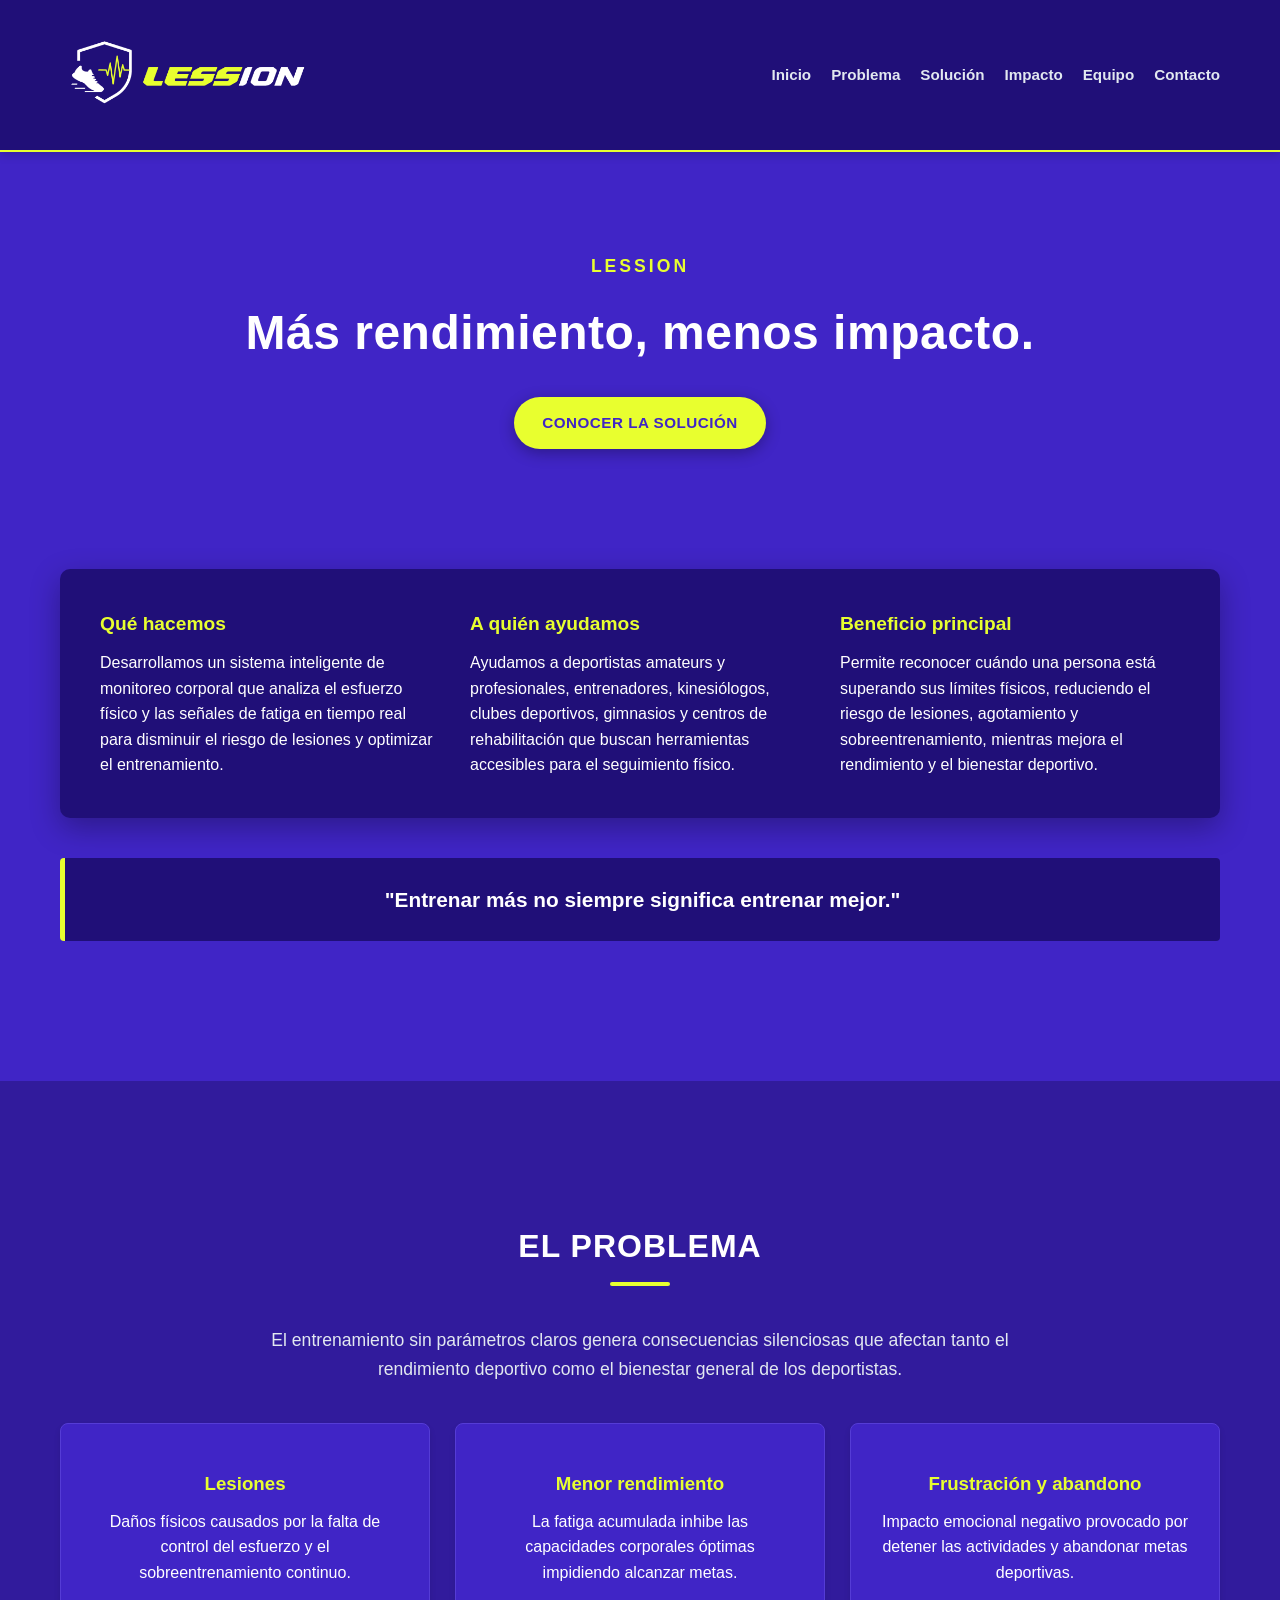
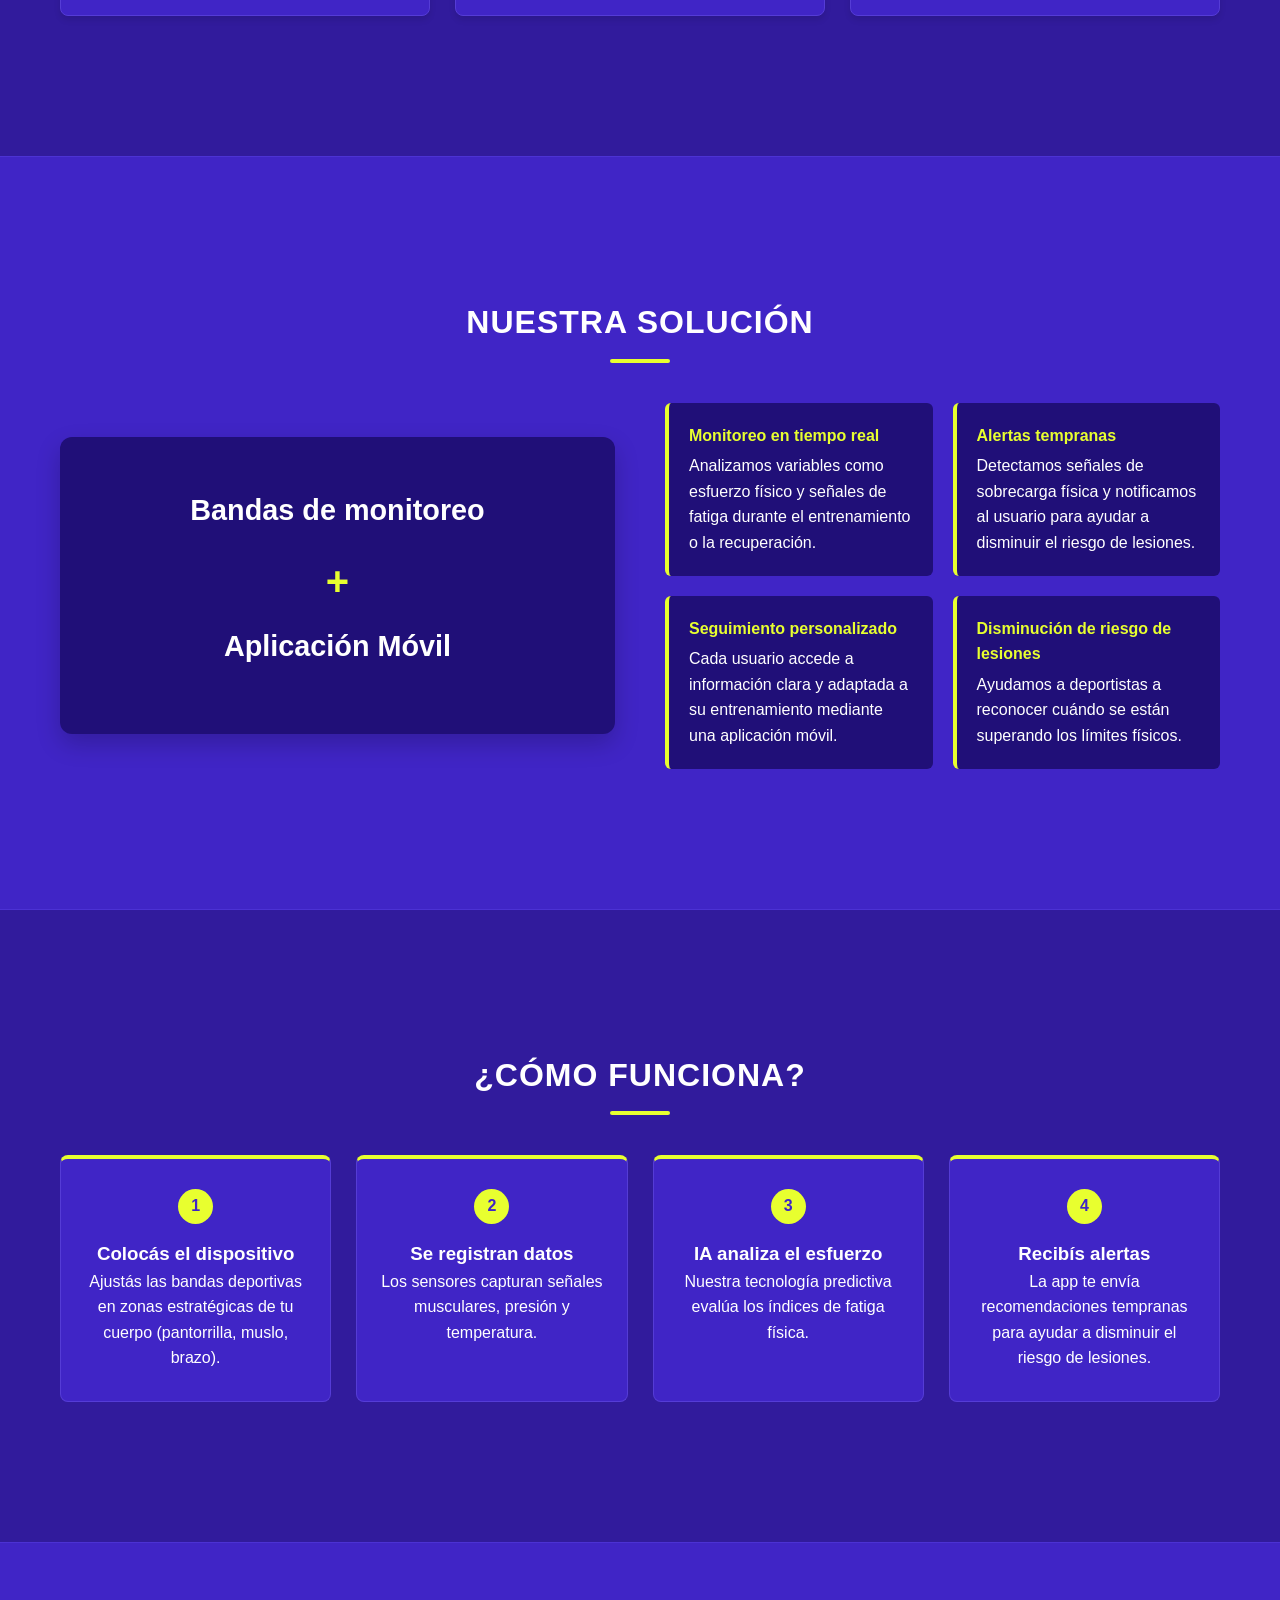
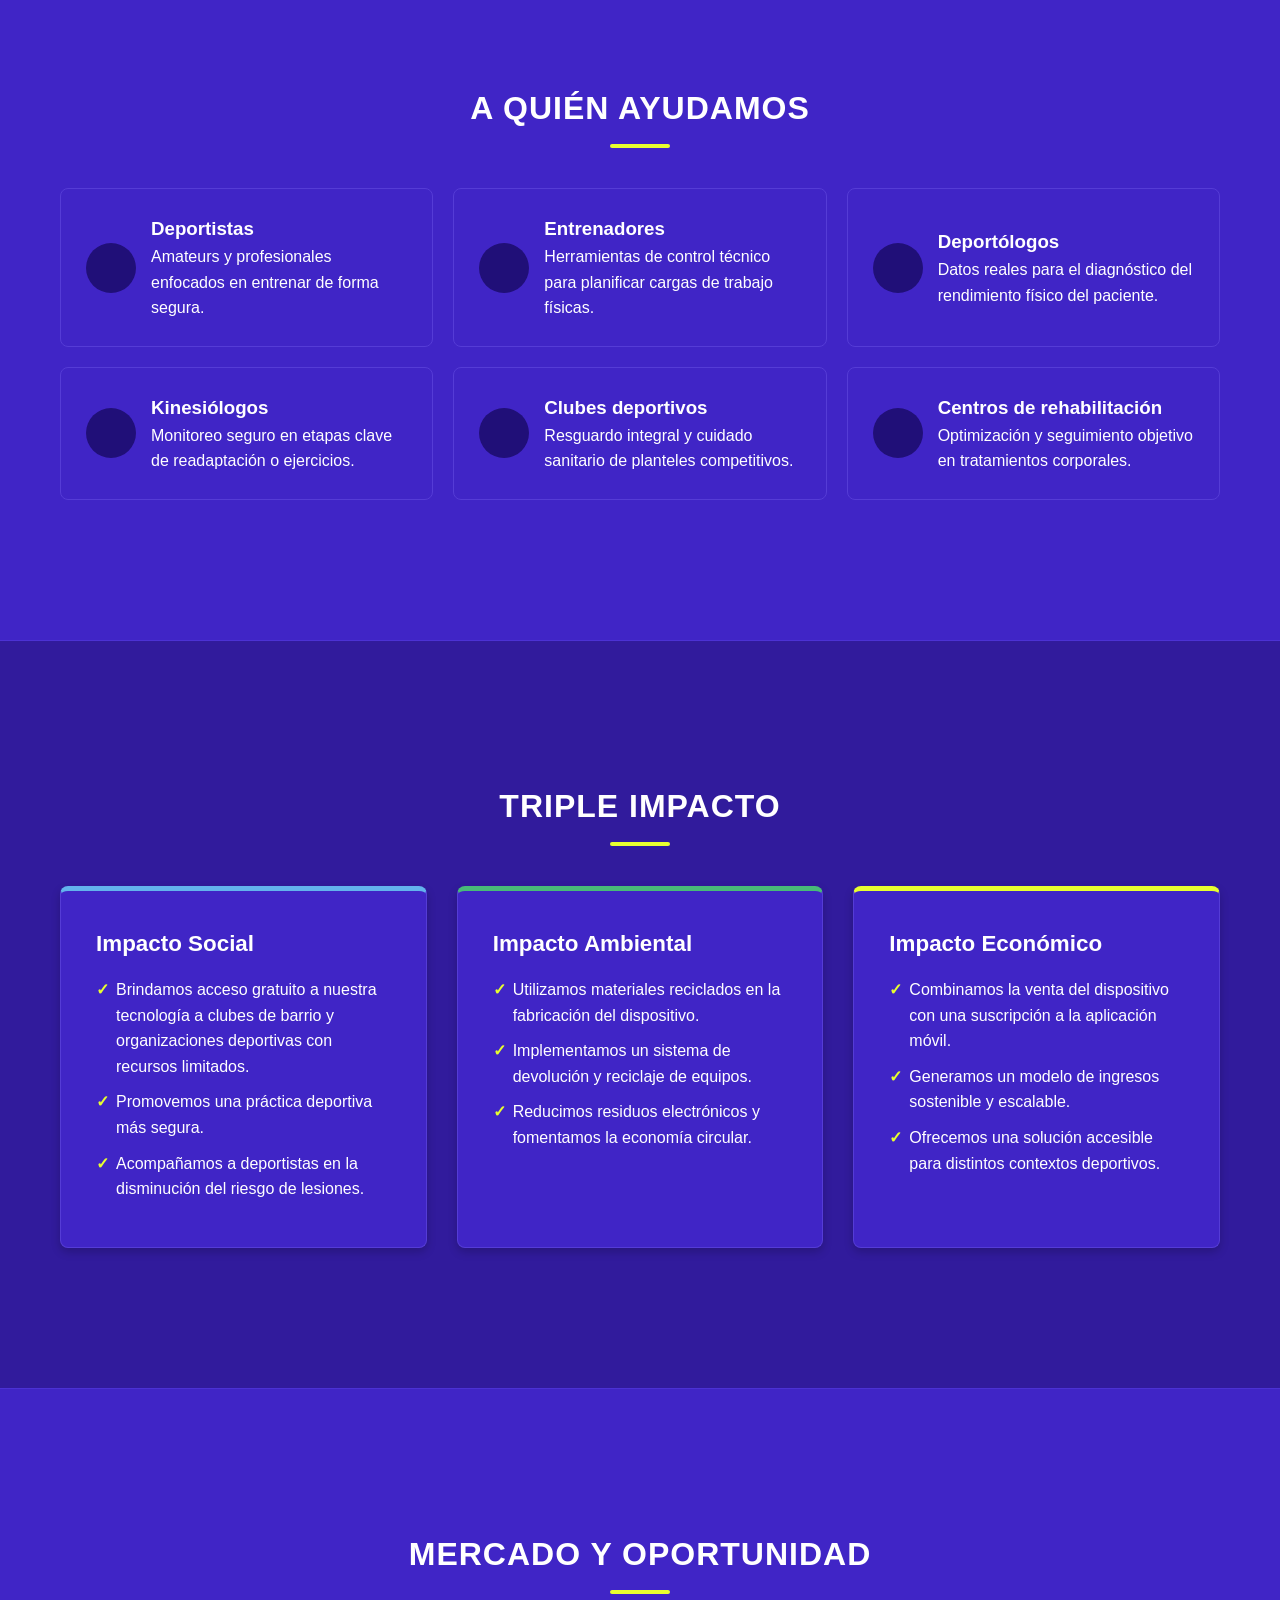
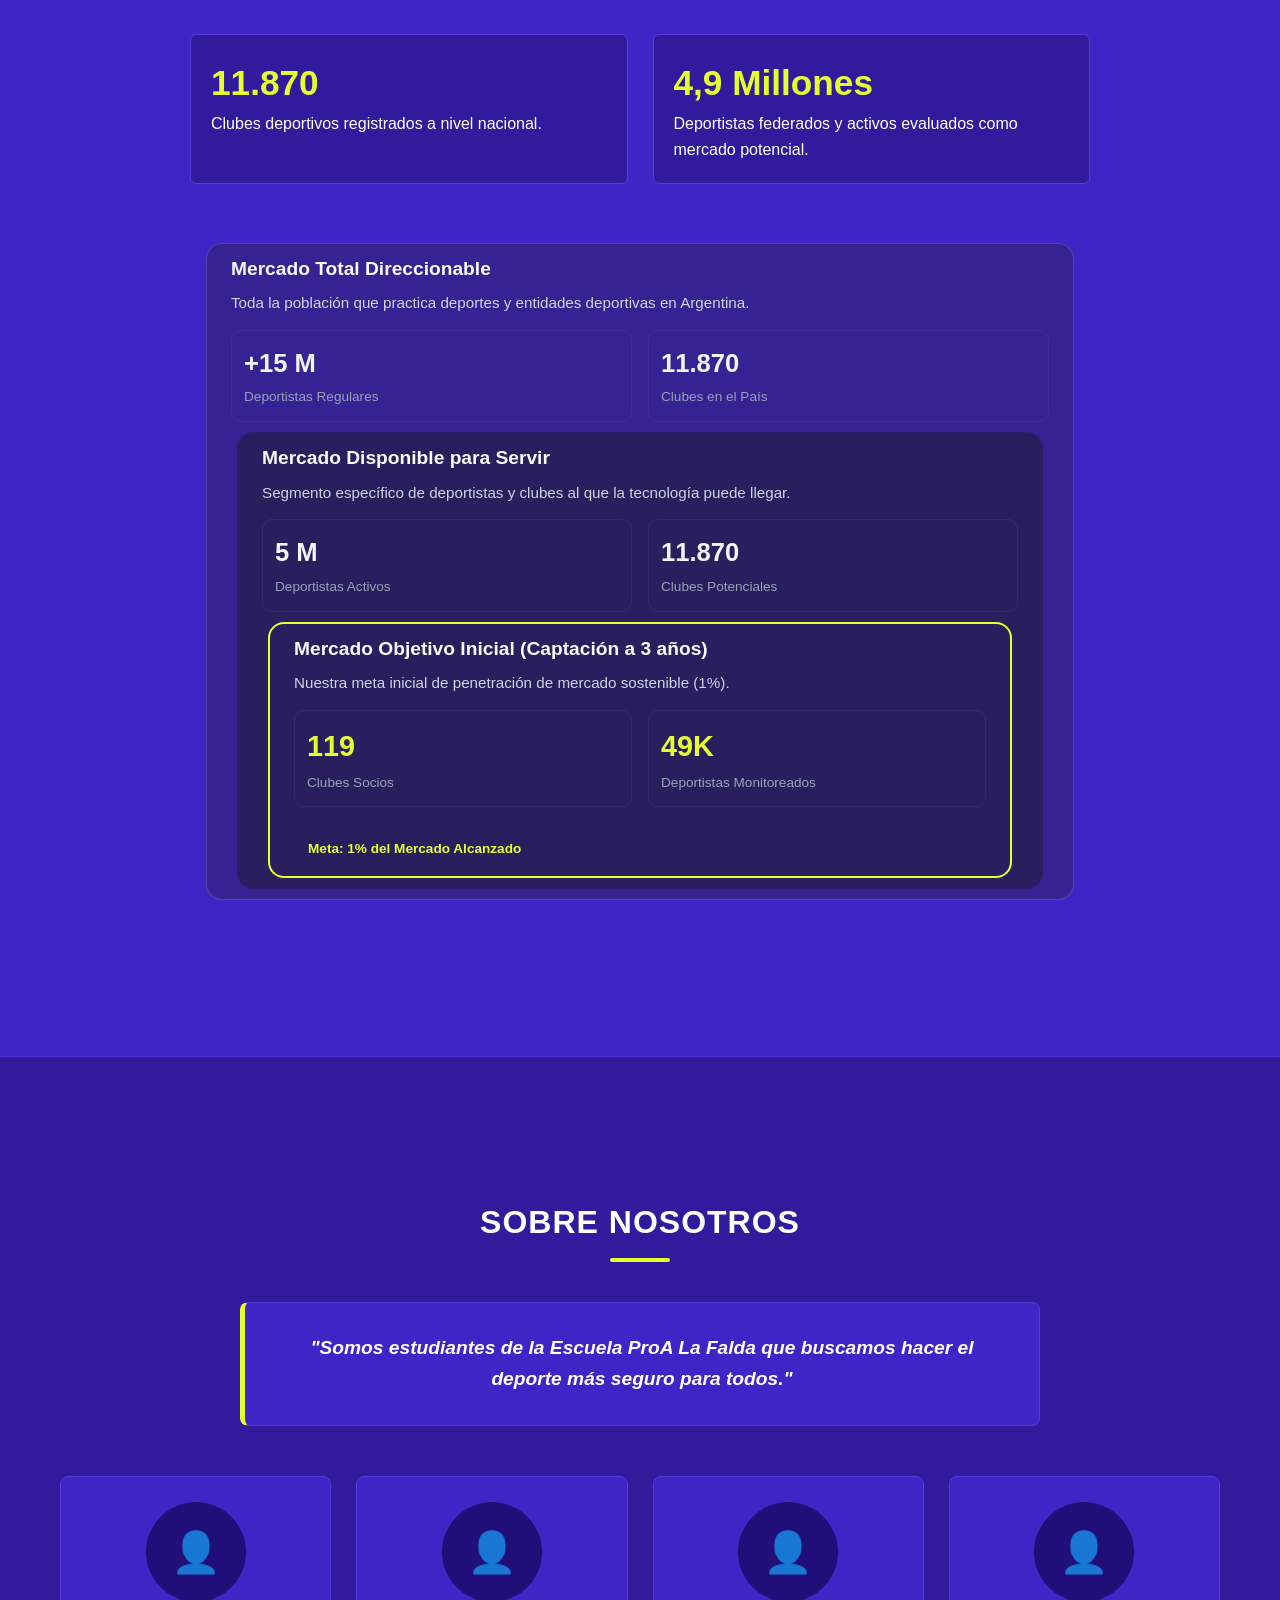
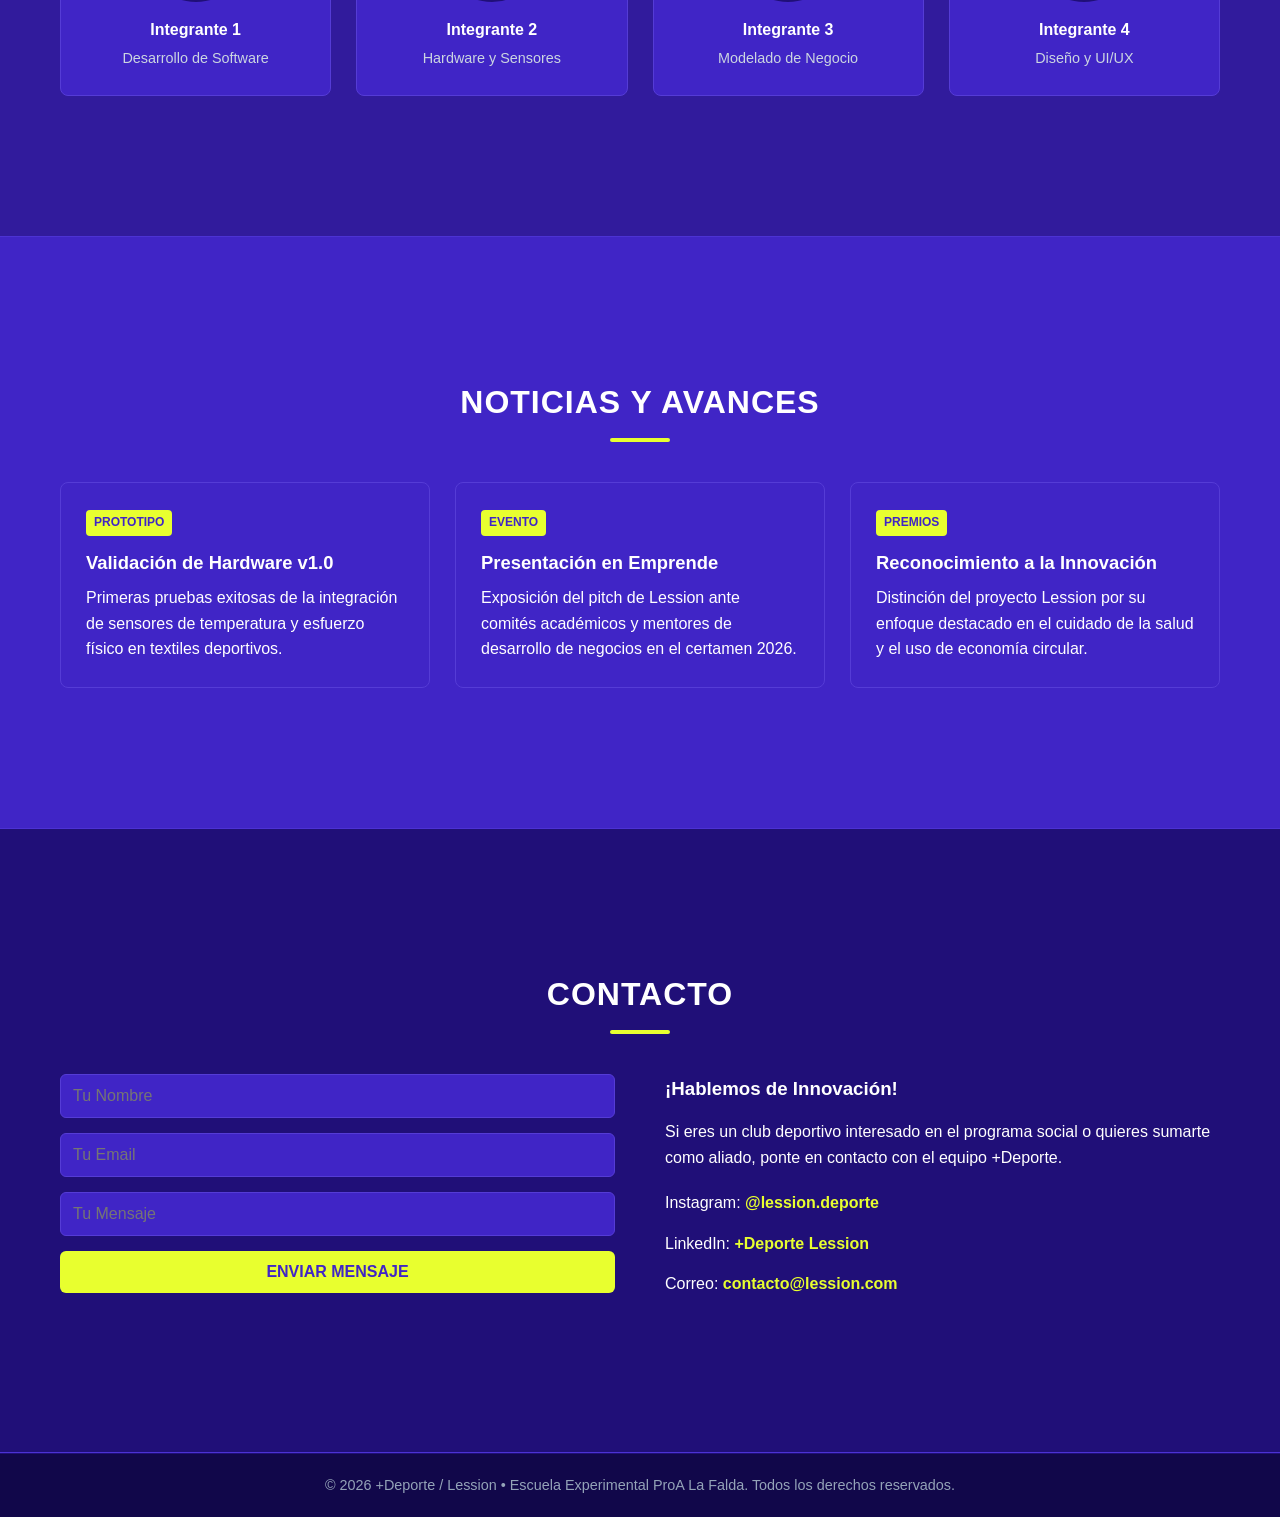
==== lessionWeb/index.html @ ed789573 "Add files via upload" ====
<!DOCTYPE html>
<html lang="es">
<head>
    <meta charset="UTF-8">
    <meta name="viewport" content="width=device-width, initial-scale=1.0">
    <title>Lession</title>
    <link rel="stylesheet" href="style.css">
</head>
<body>

    <header>
        <div class="nav-container">
            <div class="logo-box">
                <img class="logo-img" src="img/Logo.png" alt="Logo">
            </div>
            <ul class="nav-menu">
                <li><a href="#inicio">Inicio</a></li>
                <li><a href="#problema">Problema</a></li>
                <li><a href="#solucion">Solución</a></li>
                <li><a href="#impacto">Impacto</a></li>
                <li><a href="#equipo">Equipo</a></li>
                <li><a href="#contacto">Contacto</a></li>
            </ul>
        </div>
    </header>

    <section id="inicio">
        <div class="hero">
            <div class="hero-logo-sub">Lession</div>
            <h1>Más rendimiento, menos impacto.</h1>
            <div class="hero-btn-container">
                <a href="#solucion" class="btn-primary">Conocer la solución</a>
            </div>
        </div>
        <div class="container">
            <div class="resumen-breve">
                <div class="resumen-card">
                    <h3>Qué hacemos</h3>
                    <p>Desarrollamos un sistema inteligente de monitoreo corporal que analiza el esfuerzo físico y las señales de fatiga en tiempo real para disminuir el riesgo de lesiones y optimizar el entrenamiento.</p>
                </div>
                <div class="resumen-card">
                    <h3>A quién ayudamos</h3>
                    <p>Ayudamos a deportistas amateurs y profesionales, entrenadores, kinesiólogos, clubes deportivos, gimnasios y centros de rehabilitación que buscan herramientas accesibles para el seguimiento físico.</p>
                </div>
                <div class="resumen-card">
                    <h3>Beneficio principal</h3>
                    <p>Permite reconocer cuándo una persona está superando sus límites físicos, reduciendo el riesgo de lesiones, agotamiento y sobreentrenamiento, mientras mejora el rendimiento y el bienestar deportivo.</p>
                </div>
            </div>
            <div class="stat-banner">
                <p>"Entrenar más no siempre significa entrenar mejor."</p>
            </div>
        </div>
    </section>

    <section id="problema">
        <div class="container">
            <h2 class="section-title">El Problema</h2>
            <p class="problema-intro">
                El entrenamiento sin parámetros claros genera consecuencias silenciosas que afectan tanto el rendimiento deportivo como el bienestar general de los deportistas.
            </p>
            <div class="problema-grid">
                <div class="problema-card">
                    <div class="problema-icon"></div>
                    <h3>Lesiones</h3>
                    <p>Daños físicos causados por la falta de control del esfuerzo y el sobreentrenamiento continuo.</p>
                </div>
                <div class="problema-card">
                    <div class="problema-icon"></div>
                    <h3>Menor rendimiento</h3>
                    <p>La fatiga acumulada inhibe las capacidades corporales óptimas impidiendo alcanzar metas.</p>
                </div>
                <div class="problema-card">
                    <div class="problema-icon"></div>
                    <h3>Frustración y abandono</h3>
                    <p>Impacto emocional negativo provocado por detener las actividades y abandonar metas deportivas.</p>
                </div>
            </div>
        </div>
    </section>

    <section id="solucion">
        <div class="container">
            <h2 class="section-title">Nuestra Solución</h2>
            <div class="solucion-wrapper">
                <div class="solucion-visual">
                    <h3>Bandas de monitoreo</h3>
                    <div class="plus">+</div>
                    <h3>Aplicación Móvil</h3>
                </div>
                <div class="solucion-lista">
                    <div class="solucion-item">
                        <h4>Monitoreo en tiempo real</h4>
                        <p>Analizamos variables como esfuerzo físico y señales de fatiga durante el entrenamiento o la recuperación.</p>
                    </div>
                    <div class="solucion-item">
                        <h4>Alertas tempranas</h4>
                        <p>Detectamos señales de sobrecarga física y notificamos al usuario para ayudar a disminuir el riesgo de lesiones.</p>
                    </div>
                    <div class="solucion-item">
                        <h4>Seguimiento personalizado</h4>
                        <p>Cada usuario accede a información clara y adaptada a su entrenamiento mediante una aplicación móvil.</p>
                    </div>
                    <div class="solucion-item">
                        <h4>Disminución de riesgo de lesiones</h4>
                        <p>Ayudamos a deportistas a reconocer cuándo se están superando los límites físicos.</p> 
                    </div>
                </div>
            </div>
        </div>
    </section>

    <section id="como-funciona">
        <div class="container">
            <h2 class="section-title">¿Cómo funciona?</h2>
            <div class="pasos-grid">
                <div class="paso-card">
                    <div class="paso-numero">1</div>
                    <h3>Colocás el dispositivo</h3>
                    <p>Ajustás las bandas deportivas en zonas estratégicas de tu cuerpo (pantorrilla, muslo, brazo).</p>
                </div>
                <div class="paso-card">
                    <div class="paso-numero">2</div>
                    <h3>Se registran datos</h3>
                    <p>Los sensores capturan señales musculares, presión y temperatura.</p>
                </div>
                <div class="paso-card">
                    <div class="paso-numero">3</div>
                    <h3>IA analiza el esfuerzo</h3>
                    <p>Nuestra tecnología predictiva evalúa los índices de fatiga física.</p>
                </div>
                <div class="paso-card">
                    <div class="paso-numero">4</div>
                    <h3>Recibís alertas</h3>
                    <p>La app te envía recomendaciones tempranas para ayudar a disminuir el riesgo de lesiones.</p>
                </div>
            </div>
        </div>
    </section>

    <section id="ayuda">
        <div class="container">
            <h2 class="section-title">A quién ayudamos</h2>
            <div class="ayuda-grid">
                <div class="ayuda-card">
                    <div class="ayuda-avatar"></div>
                    <div>
                        <h3>Deportistas</h3>
                        <p>Amateurs y profesionales enfocados en entrenar de forma segura.</p>
                    </div>
                </div>
                <div class="ayuda-card">
                    <div class="ayuda-avatar"></div>
                    <div>
                        <h3>Entrenadores</h3>
                        <p>Herramientas de control técnico para planificar cargas de trabajo físicas.</p>
                    </div>
                </div>
                <div class="ayuda-card">
                    <div class="ayuda-avatar"></div>
                    <div>
                        <h3>Deportólogos</h3>
                        <p>Datos reales para el diagnóstico del rendimiento físico del paciente.</p>
                    </div>
                </div>
                <div class="ayuda-card">
                    <div class="ayuda-avatar"></div>
                    <div>
                        <h3>Kinesiólogos</h3>
                        <p>Monitoreo seguro en etapas clave de readaptación o ejercicios.</p>
                    </div>
                </div>
                <div class="ayuda-card">
                    <div class="ayuda-avatar"></div>
                    <div>
                        <h3>Clubes deportivos</h3>
                        <p>Resguardo integral y cuidado sanitario de planteles competitivos.</p>
                    </div>
                </div>
                <div class="ayuda-card">
                    <div class="ayuda-avatar"></div>
                    <div>
                        <h3>Centros de rehabilitación</h3>
                        <p>Optimización y seguimiento objetivo en tratamientos corporales.</p>
                    </div>
                </div>
            </div>
        </div>
    </section>

    <section id="impacto">
        <div class="container">
            <h2 class="section-title">Triple Impacto</h2>
            <div class="impacto-grid">
                <div class="impacto-card social">
                    <h3>Impacto Social</h3>
                    <ul>
                        <li>Brindamos acceso gratuito a nuestra tecnología a clubes de barrio y organizaciones deportivas con recursos limitados.</li>
                        <li>Promovemos una práctica deportiva más segura.</li>
                        <li>Acompañamos a deportistas en la disminución del riesgo de lesiones.</li>
                    </ul>
                </div>
                <div class="impacto-card ambiental">
                    <h3>Impacto Ambiental</h3>
                    <ul>
                        <li>Utilizamos materiales reciclados en la fabricación del dispositivo.</li>
                        <li>Implementamos un sistema de devolución y reciclaje de equipos.</li>
                        <li>Reducimos residuos electrónicos y fomentamos la economía circular.</li>
                    </ul>
                </div>
                <div class="impacto-card economico">
                    <h3>Impacto Económico</h3>
                    <ul>
                        <li>Combinamos la venta del dispositivo con una suscripción a la aplicación móvil.</li>
                        <li>Generamos un modelo de ingresos sostenible y escalable.</li>
                        <li>Ofrecemos una solución accesible para distintos contextos deportivos.</li>
                    </ul>
                </div>
            </div>
        </div>
    </section>

    <section id="mercado">
        <div class="container">
            <h2 class="section-title">Mercado y Oportunidad</h2>
            <div class="mercado-wrapper">
                <div class="mercado-datos">
                    <div class="dato-box">
                        <div class="dato-numero">11.870</div>
                        <p>Clubes deportivos registrados a nivel nacional.</p>
                    </div>
                    <div class="dato-box">
                        <div class="dato-numero">4,9 Millones</div>
                        <p>Deportistas federados y activos evaluados como mercado potencial.</p>
                    </div>
                </div>
                <div class="market-opportunity-container">
    
    <div class="market-box tam-box">
        <div class="market-header">
            <h4>Mercado Total Direccionable</h4>
        </div>
        <p class="market-description">Toda la población que practica deportes y entidades deportivas en Argentina.</p>
        <div class="market-stats">
            <div class="stat-item"><strong>+15 M</strong> <span>Deportistas Regulares</span></div>
            <div class="stat-item"><strong>11.870</strong> <span>Clubes en el País</span></div>
        </div>

        <div class="market-box sam-box">
            <div class="market-header">
                <h4>Mercado Disponible para Servir</h4>
            </div>
            <p class="market-description">Segmento específico de deportistas y clubes al que la tecnología puede llegar.</p>
            <div class="market-stats">
                <div class="stat-item"><strong>5 M</strong> <span>Deportistas Activos</span></div>
                <div class="stat-item"><strong>11.870</strong> <span>Clubes Potenciales</span></div>
            </div>

            <div class="market-box som-box">
                <div class="market-header">
                    <h4>Mercado Objetivo Inicial (Captación a 3 años)</h4>
                </div>
                <p class="market-description">Nuestra meta inicial de penetración de mercado sostenible (1%).</p>
                <div class="market-stats">
                    <div class="stat-item highlight-stat"><strong>119</strong> <span>Clubes Socios</span></div>
                    <div class="stat-item highlight-stat"><strong>49K</strong> <span>Deportistas Monitoreados</span></div>
                </div>
                <div class="som-footer-badge">Meta: 1% del Mercado Alcanzado</div>
            </div>
            
        </div>
    </div>
</div>
            </div>
        </div>
    </section>

    <section id="equipo">
        <div class="container">
            <h2 class="section-title">Sobre Nosotros</h2>
            <div class="historia-box">
                "Somos estudiantes de la Escuela ProA La Falda que buscamos hacer el deporte más seguro para todos."
            </div>
            <div class="equipo-grid">
                <div class="miembro-card">
                    <div class="miembro-foto-placeholder">👤</div>
                    <h4>Integrante 1</h4>
                    <p>Desarrollo de Software</p>
                </div>
                <div class="miembro-card">
                    <div class="miembro-foto-placeholder">👤</div>
                    <h4>Integrante 2</h4>
                    <p>Hardware y Sensores</p>
                </div>
                <div class="miembro-card">
                    <div class="miembro-foto-placeholder">👤</div>
                    <h4>Integrante 3</h4>
                    <p>Modelado de Negocio</p>
                </div>
                <div class="miembro-card">
                    <div class="miembro-foto-placeholder">👤</div>
                    <h4>Integrante 4</h4>
                    <p>Diseño y UI/UX</p>
                </div>
            </div>
        </div>
    </section>

    <section id="noticias">
        <div class="container">
            <h2 class="section-title">Noticias y Avances</h2>
            <div class="noticias-grid">
                <div class="noticia-card">
                    <span class="noticia-tag">Prototipo</span>
                    <h3>Validación de Hardware v1.0</h3>
                    <p>Primeras pruebas exitosas de la integración de sensores de temperatura y esfuerzo físico en textiles deportivos.</p>
                </div>
                <div class="noticia-card">
                    <span class="noticia-tag">Evento</span>
                    <h3>Presentación en Emprende</h3>
                    <p>Exposición del pitch de Lession ante comités académicos y mentores de desarrollo de negocios en el certamen 2026.</p>
                </div>
                <div class="noticia-card">
                    <span class="noticia-tag">Premios</span>
                    <h3>Reconocimiento a la Innovación</h3>
                    <p>Distinción del proyecto Lession por su enfoque destacado en el cuidado de la salud y el uso de economía circular.</p>
                </div>
            </div>
        </div>
    </section>

    <section id="contacto">
        <div class="container">
            <h2 class="section-title">Contacto</h2>
            <div class="contacto-wrapper">
                <form class="form-simple" onsubmit="event.preventDefault(); alert('¡Mensaje enviado!');">
                    <div class="form-group">
                        <input type="text" placeholder="Tu Nombre" required>
                    </div>
                    <div class="form-group">
                        <input type="email" placeholder="Tu Email" required>
                    </div>
                    <div class="form-group">
                        <input type="textarea" rows="4" placeholder="Tu Mensaje" required></textarea>
                    </div>
                    <button type="submit" class="btn-submit">Enviar Mensaje</button>
                </form>
                <div class="contacto-info">
                    <h3>¡Hablemos de Innovación!</h3>
                    <p>Si eres un club deportivo interesado en el programa social o quieres sumarte como aliado, ponte en contacto con el equipo +Deporte.</p>
                    <ul class="redes-lista">
                        <li>Instagram: <a href="#">@lession.deporte</a></li>
                        <li>LinkedIn: <a href="#">+Deporte Lession</a></li>
                        <li>Correo: <a href="mailto:contacto@lession.com">contacto@lession.com</a></li>
                    </ul>
                </div>
            </div>
        </div>
    </section>

    <footer>
        <p>&copy; 2026 +Deporte / Lession &bull; Escuela Experimental ProA La Falda. Todos los derechos reservados.</p>
    </footer>

</body>
</html>
---- lessionWeb/style.css ----
/* --- CONFIGURACIÓN BASE Y VARIABLES --- */
        :root {
            --indigo: #4025c6;
            --yellow: #e8ff2f;
            --white: #ffffff;
            --dark: #1a1a2e;
            --gray-light: #311b9c; /* Modificado a un tono índigo complementario para secciones alternas */
            --gray-text: #cbd5e1;  /* Modificado a gris claro para mantener legibilidad sobre fondo oscuro */
        }

        * {
            box-sizing: border-box;
            margin: 0;
            padding: 0;
            font-family: 'Segoe UI', Roboto, Helvetica, Arial, sans-serif;
        }

        html {
            scroll-behavior: smooth;
        }

        body {
            background-color: var(--indigo); /* Predomina el color índigo como fondo general */
            color: var(--white);
            line-height: 1.6;
        }

        /* --- COMPONENTES REUTILIZABLES --- */
        .container {
            max-width: 1200px;
            margin: 0 auto;
            padding: 60px 20px;
        }

        section {
            padding: 80px 0;
            border-bottom: 1px solid #4c32d4;
        }

        .section-title {
            font-size: 2rem;
            color: var(--white); /* Cambiado a blanco para contraste */
            text-align: center;
            margin-bottom: 40px;
            position: relative;
            text-transform: uppercase;
            letter-spacing: 1px;
        }

        .section-title::after {
            content: '';
            display: block;
            width: 60px;
            height: 4px;
            background-color: var(--yellow);
            margin: 10px auto 0 auto;
            border-radius: 2px;
        }

        .btn-primary {
            display: inline-block;
            background-color: var(--yellow);
            color: var(--indigo);
            font-weight: bold;
            padding: 14px 28px;
            border-radius: 30px;
            text-decoration: none;
            text-transform: uppercase;
            font-size: 0.95rem;
            letter-spacing: 0.5px;
            box-shadow: 0 4px 15px rgba(0, 0, 0, 0.3);
            transition: transform 0.2s, box-shadow 0.2s;
        }

        .btn-primary:hover {
            transform: translateY(-2px);
            box-shadow: 0 6px 20px rgba(0, 0, 0, 0.4);
        }

        /* --- MENÚ DE NAVEGACIÓN --- */
        header {
            background-color: #200f78; /* Índigo oscuro para la barra de navegación */
            position: sticky;
            top: 0;
            z-index: 1000;
            box-shadow: 0 2px 10px rgba(0,0,0,0.2);
            border-bottom: 2px solid var(--yellow);
        }

        .nav-container {
            max-width: 1200px;
            margin: 0 auto;
            padding: 15px 20px;
            display: flex;
            justify-content: space-between;
            align-items: center;
        }

        .logo-box {
            display: flex;
            align-items: center;
            gap: 10px;
        }

        .logo-img {
            height: 120px;
        }

        .brand-name {
            font-size: 1.4rem;
            font-weight: 800;
            color: var(--white);
        }

        .nav-menu {
            display: flex;
            list-style: none;
            gap: 20px;
        }

        .nav-menu a {
            text-decoration: none;
            color: #e2e8f0;
            font-weight: 600;
            font-size: 0.95rem;
            transition: color 0.2s;
            padding: 5px 0;
        }

        .nav-menu a:hover {
            color: var(--yellow);
            border-bottom: 2px solid var(--yellow);
        }

        /* --- 1. INICIO (HOME) --- */
        #inicio {
            padding-top: 0;
            border-bottom: none;
        }

        .hero {
            background-color: var(--indigo);
            color: var(--white);
            text-align: center;
            padding: 100px 20px;
        }

        .hero-logo-sub {
            font-size: 1.1rem;
            color: var(--yellow);
            font-weight: 700;
            text-transform: uppercase;
            letter-spacing: 3px;
            margin-bottom: 15px;
        }

        .hero h1 {
            font-size: 3rem;
            font-weight: 800;
            margin-bottom: 25px;
            letter-spacing: 0.5px;
        }

        .hero-btn-container {
            margin-top: 15px;
        }

        .resumen-breve {
            background-color: #200f78; /* Fondo índigo oscuro para tarjetas contenedoras */
            margin-top: -40px;
            border-radius: 10px;
            padding: 40px;
            box-shadow: 0 10px 30px rgba(0,0,0,0.3);
            display: grid;
            grid-template-columns: repeat(auto-fit, minmax(280px, 1fr));
            gap: 30px;
        }

        .resumen-card h3 {
            color: var(--yellow);
            margin-bottom: 10px;
            font-size: 1.2rem;
        }

        .stat-banner {
            background-color: #200f78;
            border-left: 5px solid var(--yellow);
            padding: 25px;
            border-radius: 4px;
            margin-top: 40px;
            text-align: center;
        }

        .stat-banner p {
            font-size: 1.3rem;
            font-weight: 700;
            color: var(--white);
        }

        /* --- 2. EL PROBLEMA --- */
        #problema {
            background-color: var(--gray-light);
        }

        .problema-intro {
            text-align: center;
            max-width: 800px;
            margin: 0 auto 40px auto;
            font-size: 1.1rem;
            color: #e2e8f0;
        }

        .problema-grid {
            display: grid;
            grid-template-columns: repeat(auto-fit, minmax(250px, 1fr));
            gap: 25px;
        }

        .problema-card {
            background-color: var(--indigo);
            padding: 30px;
            border-radius: 8px;
            text-align: center;
            border: 1px solid #553cd6;
            box-shadow: 0 4px 6px rgba(0,0,0,0.1);
        }

        .problema-icon {
            font-size: 2.5rem;
            margin-bottom: 15px;
        }

        .problema-card h3 {
            margin-bottom: 10px;
            color: var(--yellow);
        }

        /* --- 3. NUESTRA SOLUCIÓN --- */
        .solucion-wrapper {
            display: grid;
            grid-template-columns: 1fr 1fr;
            gap: 50px;
            align-items: center;
        }

        .solucion-visual {
            background-color: #200f78;
            color: var(--white);
            padding: 50px;
            border-radius: 12px;
            text-align: center;
            box-shadow: 0 10px 25px rgba(0, 0, 0, 0.2);
        }

        .solucion-visual h3 {
            font-size: 1.8rem;
            margin-bottom: 15px;
        }

        .solucion-visual .plus {
            font-size: 2.5rem;
            color: var(--yellow);
            margin: 10px 0;
            font-weight: bold;
        }

        .solucion-lista {
            display: grid;
            grid-template-columns: 1fr 1fr;
            gap: 20px;
        }

        .solucion-item {
            background-color: #200f78;
            padding: 20px;
            border-radius: 6px;
            border-left: 4px solid var(--yellow);
        }

        .solucion-item h4 {
            color: var(--yellow);
            margin-bottom: 5px;
        }

        /* --- 4. ¿CÓMO FUNCIONA? --- */
        #como-funciona {
            background-color: var(--gray-light);
        }

        .pasos-grid {
            display: grid;
            grid-template-columns: repeat(auto-fit, minmax(220px, 1fr));
            gap: 25px;
        }

        .paso-card {
            background-color: var(--indigo);
            padding: 30px 20px;
            border-radius: 8px;
            text-align: center;
            position: relative;
            border-top: 4px solid var(--yellow);
            border-left: 1px solid #553cd6;
            border-right: 1px solid #553cd6;
            border-bottom: 1px solid #553cd6;
        }

        .paso-numero {
            background-color: var(--yellow);
            color: var(--indigo);
            width: 35px;
            height: 35px;
            border-radius: 50%;
            display: flex;
            align-items: center;
            justify-content: center;
            font-weight: bold;
            margin: 0 auto 15px auto;
        }

        /* --- 5. A QUIÉN AYUDAMOS --- */
        .ayuda-grid {
            display: grid;
            grid-template-columns: repeat(auto-fit, minmax(300px, 1fr));
            gap: 20px;
        }

        .ayuda-card {
            background-color: var(--indigo);
            border: 1px solid #553cd6;
            padding: 25px;
            border-radius: 8px;
            display: flex;
            align-items: center;
            gap: 15px;
            transition: border 0.2s;
        }

        .ayuda-card:hover {
            border-color: var(--yellow);
        }

        .ayuda-avatar {
            background-color: #200f78;
            width: 50px;
            height: 50px;
            border-radius: 50%;
            display: flex;
            align-items: center;
            justify-content: center;
            font-size: 1.5rem;
            color: var(--yellow);
            flex-shrink: 0;
        }

        .ayuda-card h3 {
            color: var(--white);
        }

        /* --- 6. IMPACTO TRIPLE --- */
        #impacto {
            background-color: var(--gray-light);
        }

        .impacto-grid {
            display: grid;
            grid-template-columns: repeat(auto-fit, minmax(300px, 1fr));
            gap: 30px;
        }

        .impacto-card {
            background-color: var(--indigo);
            padding: 35px;
            border-radius: 8px;
            box-shadow: 0 4px 10px rgba(0,0,0,0.2);
            border: 1px solid #553cd6;
        }

        .impacto-card.social { border-top: 5px solid #63b3ed; }
        .impacto-card.ambiental { border-top: 5px solid #48bb78; }
        .impacto-card.economico { border-top: 5px solid var(--yellow); }

        .impacto-card h3 {
            font-size: 1.4rem;
            margin-bottom: 15px;
            color: var(--white);
        }

        .impacto-card ul {
            list-style: none;
        }

        .impacto-card li {
            margin-bottom: 10px;
            padding-left: 20px;
            position: relative;
        }

        .impacto-card li::before {
            content: '✓';
            position: absolute;
            left: 0;
            color: var(--yellow);
            font-weight: bold;
        }

/* --- 7. MERCADO Y OPORTUNIDAD --- */
        .mercado-wrapper {
            display: flex;
            flex-direction: column; /* Cambiado a columna para poner uno arriba y otro abajo */
            gap: 35px;             /* Espaciado óptimo entre los bloques superior e inferior */
            align-items: center;   /* Centra ambos bloques perfectamente */
            width: 100%;
        }

        .mercado-datos {
            display: flex;
            flex-direction: row;   /* Las tarjetas de datos ahora se alinean lado a lado arriba */
            flex-wrap: wrap;       /* Permite que se acomoden en celulares */
            justify-content: center;
            gap: 25px;
            width: 100%;
            max-width: 900px;      /* Mismo ancho máximo que el gráfico inferior para perfecta simetría */
        }

        .dato-box {
            background-color: var(--gray-light);
            padding: 20px;
            border-radius: 6px;
            border: 1px solid #553cd6;
            flex: 1;               /* Hace que todas las tarjetas distribuyan el ancho de forma equitativa */
            min-width: 200px;      /* Evita que se aplasten en pantallas chicas */
        }

        .dato-numero {
            font-size: 2.2rem;
            font-weight: 800;
            color: var(--yellow);
        }

/* Contenedor Principal de Mercado */
.market-opportunity-container {
    width: 100%;
    max-width: 900px;
    margin: 0 auto;        /* Ajustado para alinearse con las tarjetas superiores */
    padding: 1rem;
    font-family: 'Segoe UI', Tahoma, Geneva, Verdana, sans-serif;
    color: #ffffff; 
}

.market-title {
    text-align: center;
    font-size: 1.8rem;
    margin-bottom: 2rem;
    color:#e8ff2f;
    font-weight: 600;
}

/* Estructura Base de Cajas Anidadas */
.market-box {
    border-radius: 16px;
    padding: 10px 24px; 
    margin-top: 8px;    
    box-shadow: 0 4px 20px #200f78(0, 0, 0, 0.15);
    transition: all 0.3s ease;
    border: 1px solid rgba(119, 0, 255, 0.1);
}

/* Estilos Específicos por Nivel */
.tam-box {
    background: rgba(42, 31, 70, 0.4); 
    border-color: rgba(255, 255, 255, 0.15);
}

.sam-box {
    background: rgba(34, 30, 59, 0.6);
    border-color: #e8ff2f(0, 242, 254, 0.3);
    margin-left: 6px;   
    margin-right: 6px;  
}

.som-box {
    background: linear-gradient(135deg, #200f78(15, 23, 42, 0.95), rgba(30, 41, 59, 0.95));
    border: 2px solid #e8ff2f; 
    box-shadow: 0 0 25px #e8ff2f(0, 242, 254, 0.2);
    margin-left: 6px;   
    margin-right: 6px;  
}
/* Encabezados y Etiquetas */
.market-header {
    display: flex;
    align-items: center;
    gap: 12px;
    margin-bottom: 8px;
}

.market-header h4 {
    margin: 0;
    font-size: 1.2rem;
    font-weight: 600;
    color: #f8fafc;
}

.market-badge {
    padding: 4px 10px;
    border-radius: 6px;
    font-weight: bold;
    font-size: 0.85rem;
    letter-spacing: 0.5px;
}

.tam-badge { background-color: #64748b; color: #fff; }
.sam-badge { background-color: #e8ff2f; color: #fff; }
.som-box-badge { background-color: #e8ff2f; color:#200f78; }

.market-description {
    font-size: 0.95rem;
    color: #cbd5e1;
    margin: 0 0 16px 0;
    line-height: 1.4;
}

/* Grid de Métricas e Impactos */
.market-stats {
    display: grid;
    grid-template-columns: repeat(auto-fit, minmax(180px, 1fr));
    gap: 16px;
    margin-bottom: 10px;
}

.stat-item {
    background: #200f78(255, 255, 255, 0.05);
    padding: 12px;
    border-radius: 10px;
    border: 1px solid rgba(255, 255, 255, 0.05);
}

.stat-item strong {
    display: block;
    font-size: 1.6rem;
    color: #f1f5f9;
    font-weight: 700;
}

.stat-item span {
    font-size: 0.85rem;
    color: #94a3b8;
}

/* Resaltado del SOM (Tu 1% Objetivo) */
.highlight-stat strong {
    color: #e8ff2f !important;
    font-size: 1.8rem;
}

.som-footer-badge {
    display: inline-block;
    margin-top: 15px;
    background: #200f78(0, 242, 254, 0.1);
    border: 1px solid #e8ff2f(0, 242, 254, 0.3);
    color: #e8ff2f;
    padding: 6px 14px;
    border-radius: 20px;
    font-size: 0.85rem;
    font-weight: 600;
}

/* Adaptabilidad para Dispositivos Móviles */
@media (max-width: 768px) {
    .sam-box, .som-box {
        margin-left: 0;
        margin-right: 0;
        padding: 16px;
    }
    .market-stats {
        grid-template-columns: 1fr;
    }
}

        /* --- 8. SOBRE NOSOTROS --- */
        #equipo {
            background-color: var(--gray-light);
        }

        .historia-box {
            text-align: center;
            max-width: 800px;
            margin: 0 auto 50px auto;
            background-color: var(--indigo);
            padding: 30px;
            border-radius: 8px;
            border-left: 5px solid var(--yellow);
            font-size: 1.2rem;
            font-style: italic;
            color: var(--white);
            font-weight: 600;
            border-top: 1px solid #553cd6;
            border-right: 1px solid #553cd6;
            border-bottom: 1px solid #553cd6;
        }

        .equipo-grid {
            display: grid;
            grid-template-columns: repeat(auto-fit, minmax(220px, 1fr));
            gap: 25px;
        }

        .miembro-card {
            background-color: var(--indigo);
            border-radius: 8px;
            overflow: hidden;
            text-align: center;
            padding: 25px;
            border: 1px solid #553cd6;
        }

        .miembro-foto-placeholder {
            width: 100px;
            height: 100px;
            background-color: #200f78;
            border-radius: 50%;
            margin: 0 auto 15px auto;
            display: flex;
            align-items: center;
            justify-content: center;
            font-size: 2.5rem;
            color: #cbd5e1;
        }

        .miembro-card h4 {
            color: var(--white);
            margin-bottom: 5px;
        }

        .miembro-card p {
            color: var(--gray-text);
            font-size: 0.9rem;
        }

        /* --- 9. NOTICIAS / AVANCES --- */
        .noticias-grid {
            display: grid;
            grid-template-columns: repeat(auto-fit, minmax(250px, 1fr));
            gap: 25px;
        }

        .noticia-card {
            background-color: var(--indigo);
            border: 1px solid #553cd6;
            border-radius: 8px;
            padding: 25px;
            transition: box-shadow 0.2s;
        }

        .noticia-card:hover {
            box-shadow: 0 5px 15px rgba(0,0,0,0.3);
        }

        .noticia-tag {
            display: inline-block;
            background-color: var(--yellow);
            color: var(--indigo);
            font-size: 0.75rem;
            font-weight: bold;
            padding: 3px 8px;
            border-radius: 4px;
            text-transform: uppercase;
            margin-bottom: 12px;
        }

        .noticia-card h3 {
            font-size: 1.15rem;
            margin-bottom: 8px;
            color: var(--white);
        }

        /* --- 10. CONTACTO --- */
        #contacto {
            background-color: #200f78; /* Mantiene la estética índigo muy oscura */
            color: var(--white);
        }

        #contacto .section-title {
            color: var(--white);
        }

        .contacto-wrapper {
            display: grid;
            grid-template-columns: 1fr 1fr;
            gap: 50px;
        }

        .form-simple {
            display: flex;
            flex-direction: column;
            gap: 15px;
        }

        .form-group input, .form-group textarea {
            width: 100%;
            padding: 12px;
            border-radius: 6px;
            border: 1px solid #553cd6;
            background-color: var(--indigo);
            color: var(--white);
            font-size: 1rem;
        }

        .form-group input:focus, .form-group textarea:focus {
            outline: none;
            border-color: var(--yellow);
        }

        .btn-submit {
            background-color: var(--yellow);
            color: var(--indigo);
            border: none;
            padding: 12px;
            font-weight: bold;
            border-radius: 6px;
            cursor: pointer;
            text-transform: uppercase;
            font-size: 1rem;
        }

        .contacto-info h3 {
            color: var(--white);
            margin-bottom: 15px;
        }

        .redes-lista {
            list-style: none;
            margin-top: 20px;
        }

        .redes-lista li {
            margin-bottom: 15px;
        }

        .redes-lista a {
            color: var(--yellow);
            text-decoration: none;
            font-weight: 600;
        }

        /* --- FOOTER --- */
        footer {
            background-color: #11074a; /* Cierre visual con índigo profundo */
            color: #94a3b8;
            text-align: center;
            padding: 20px;
            font-size: 0.9rem;
            border-top: 1px solid #200f78;
        }

        /* --- RESPONSIVIDAD --- */
        @media (max-width: 768px) {
            .nav-container { flex-direction: column; gap: 15px; }
            .nav-menu { flex-wrap: wrap; justify-content: center; }
            .solucion-wrapper, .mercado-wrapper, .contacto-wrapper { grid-template-columns: 1fr; }
            .hero h1 { font-size: 2rem; }
        }
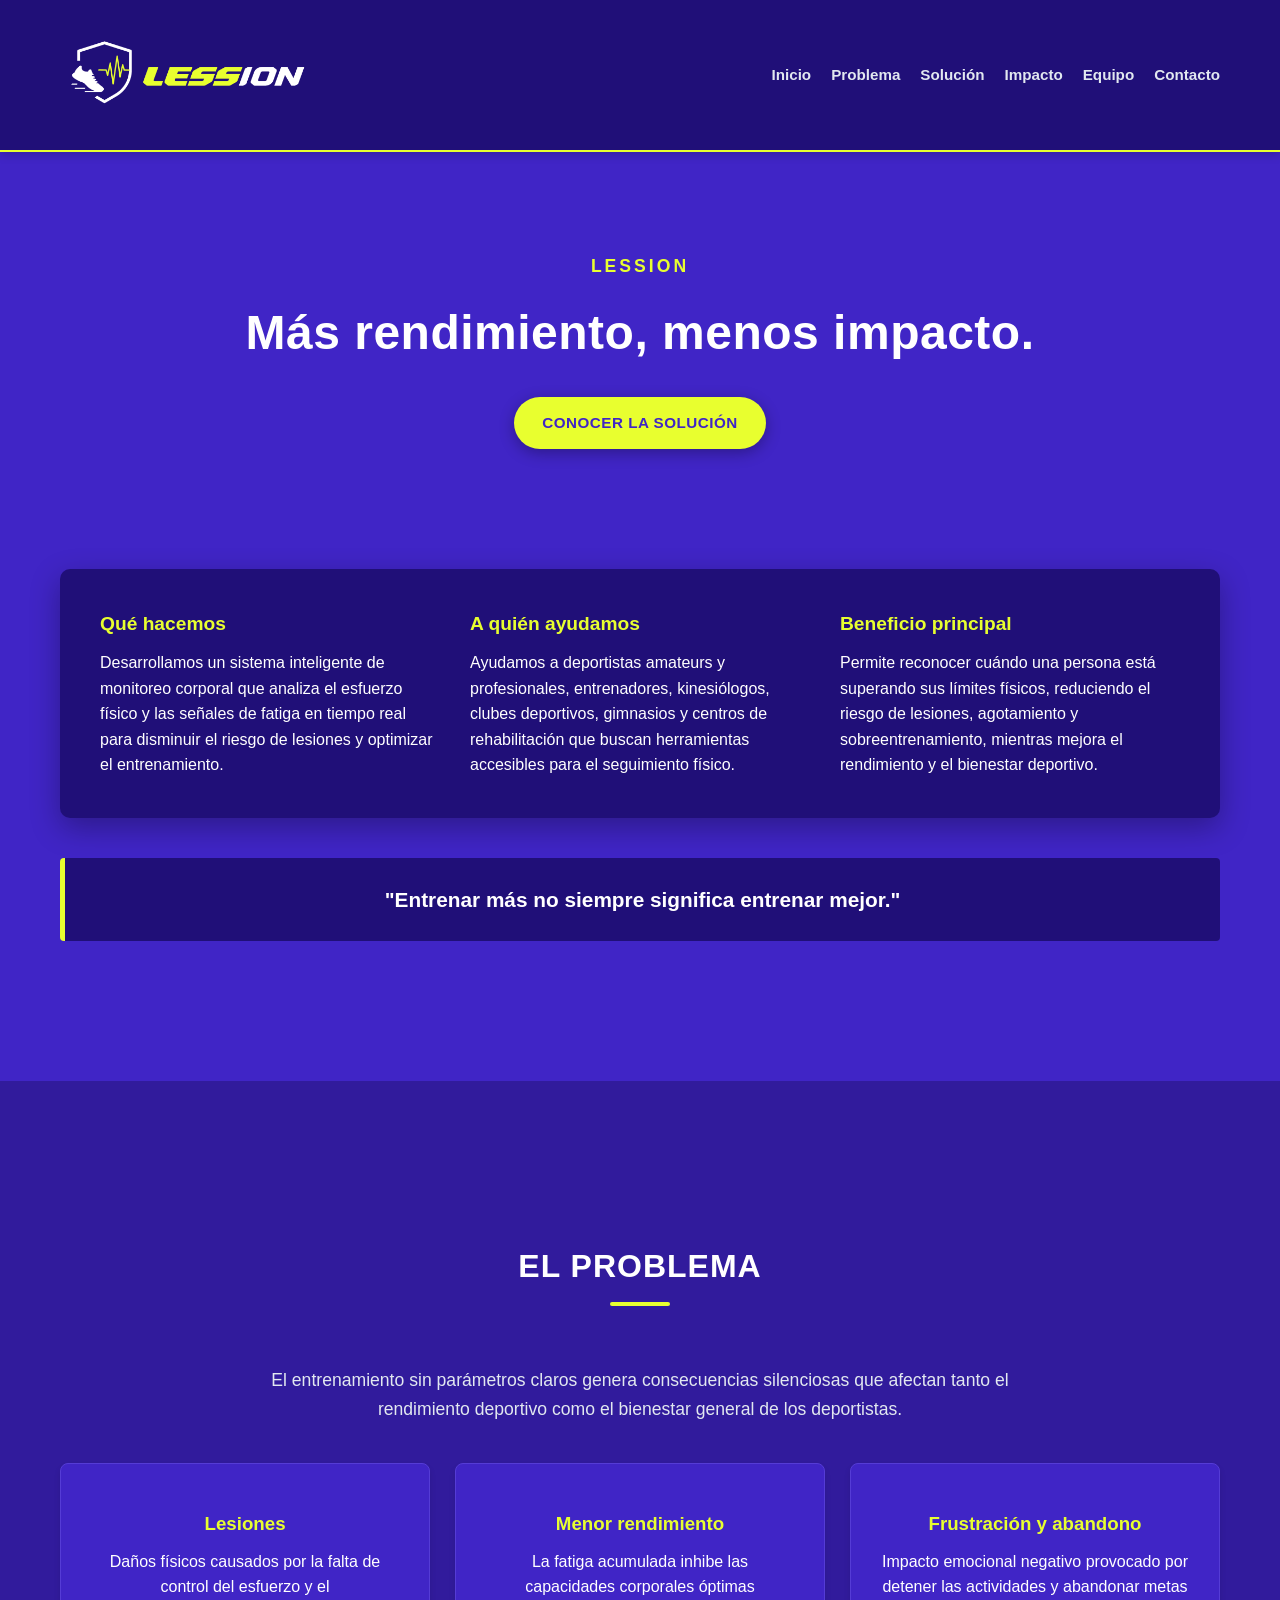
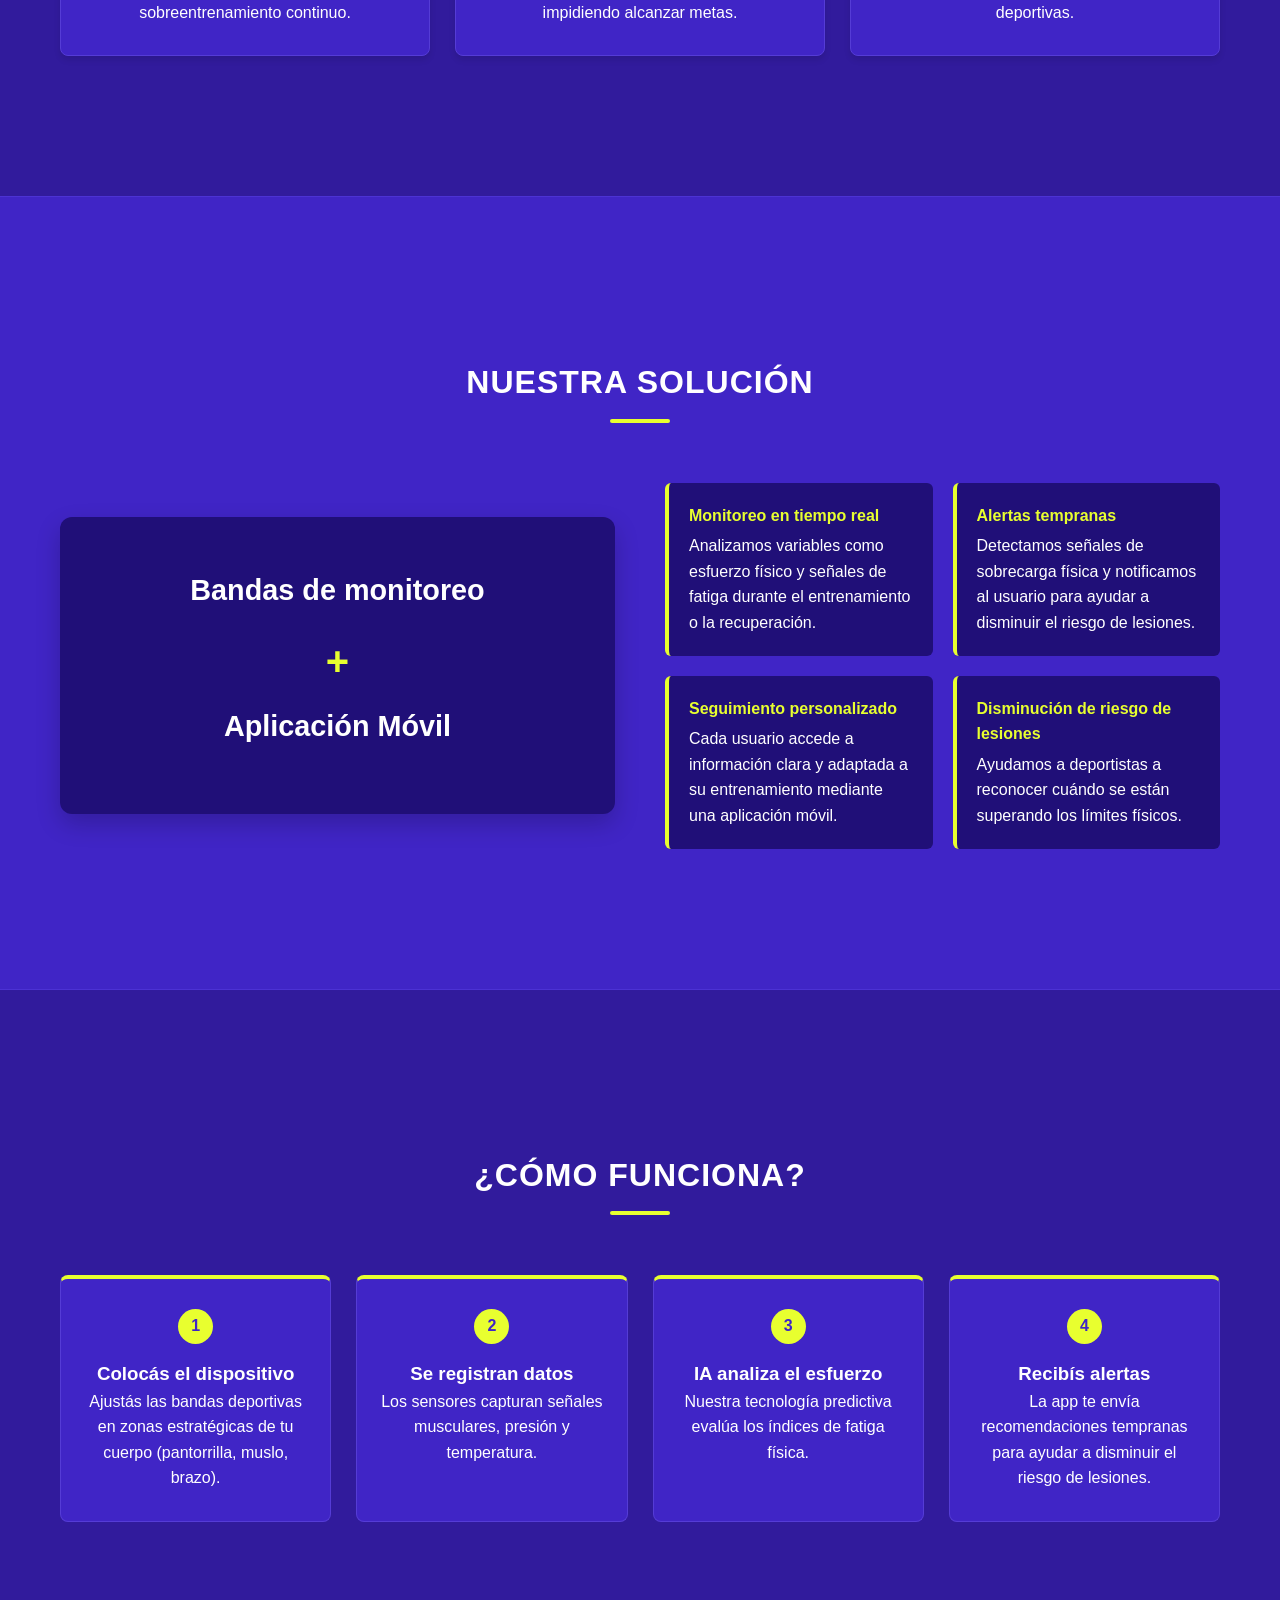
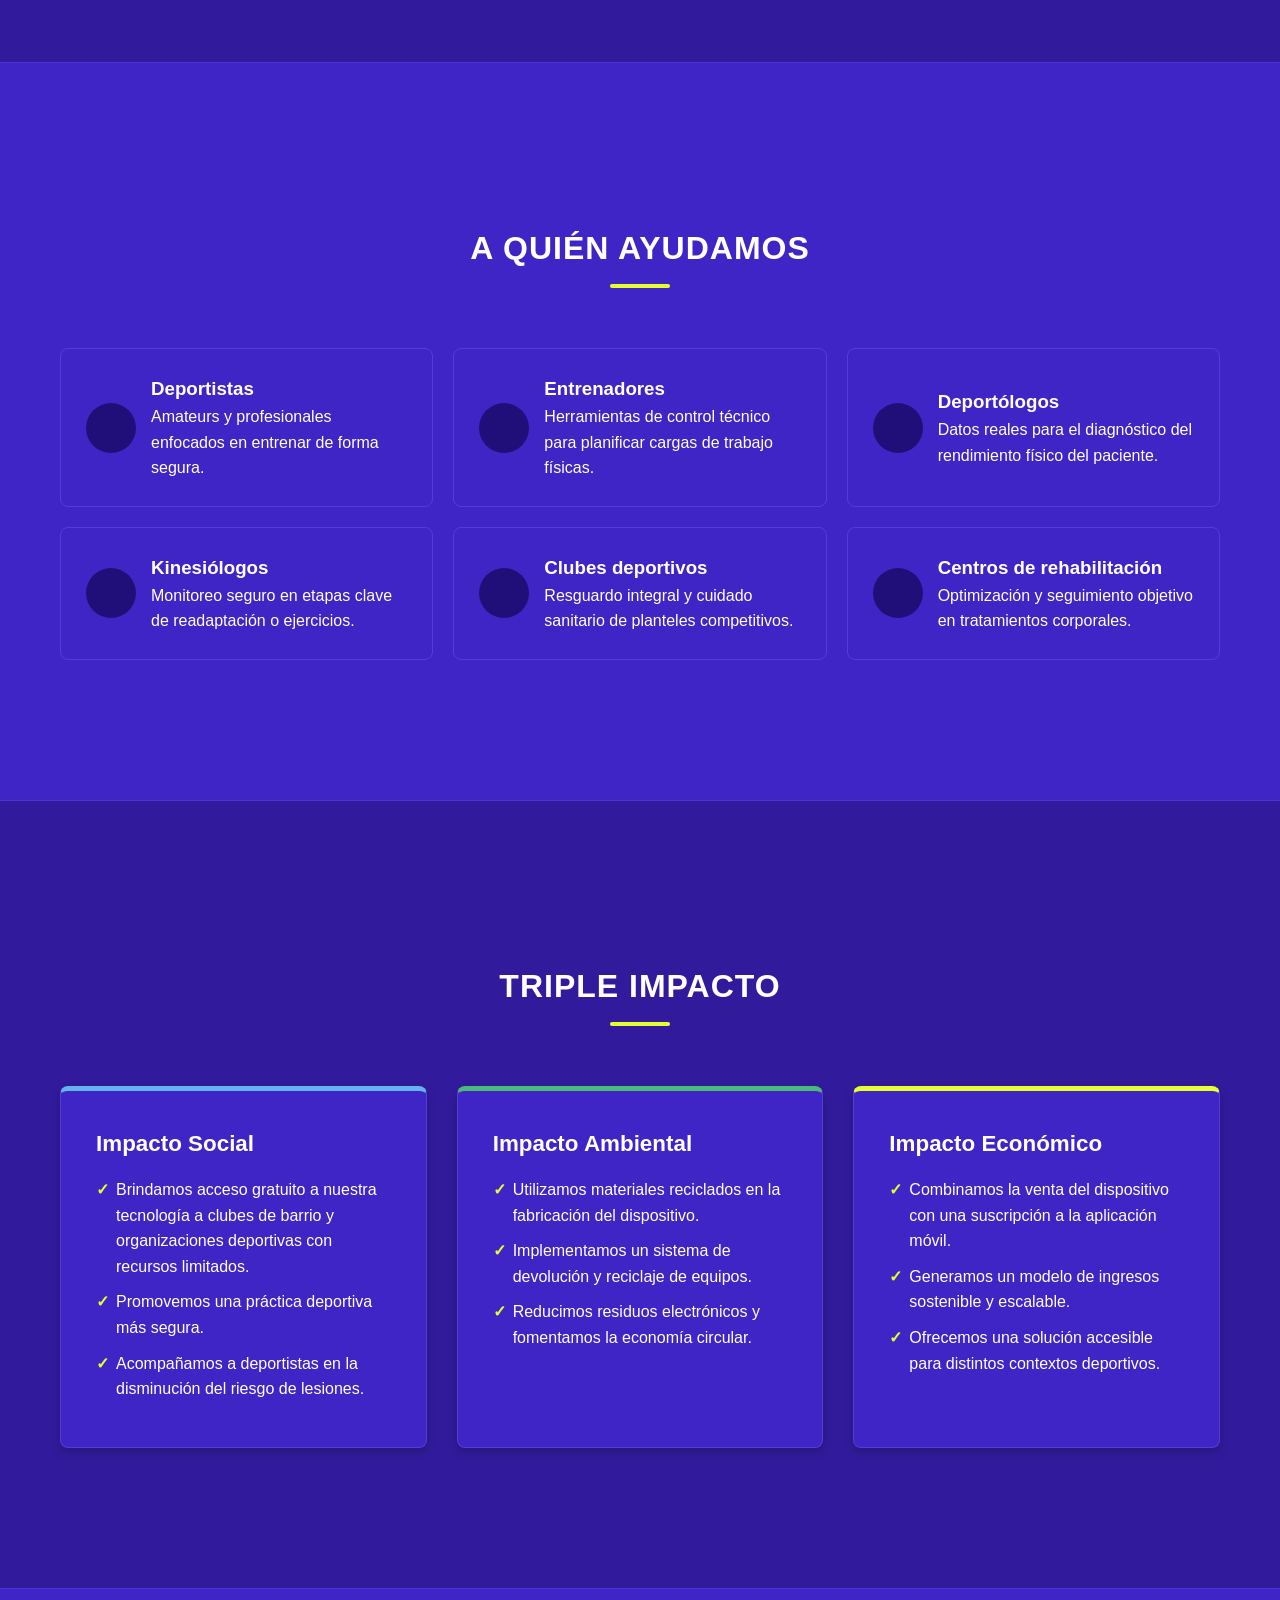
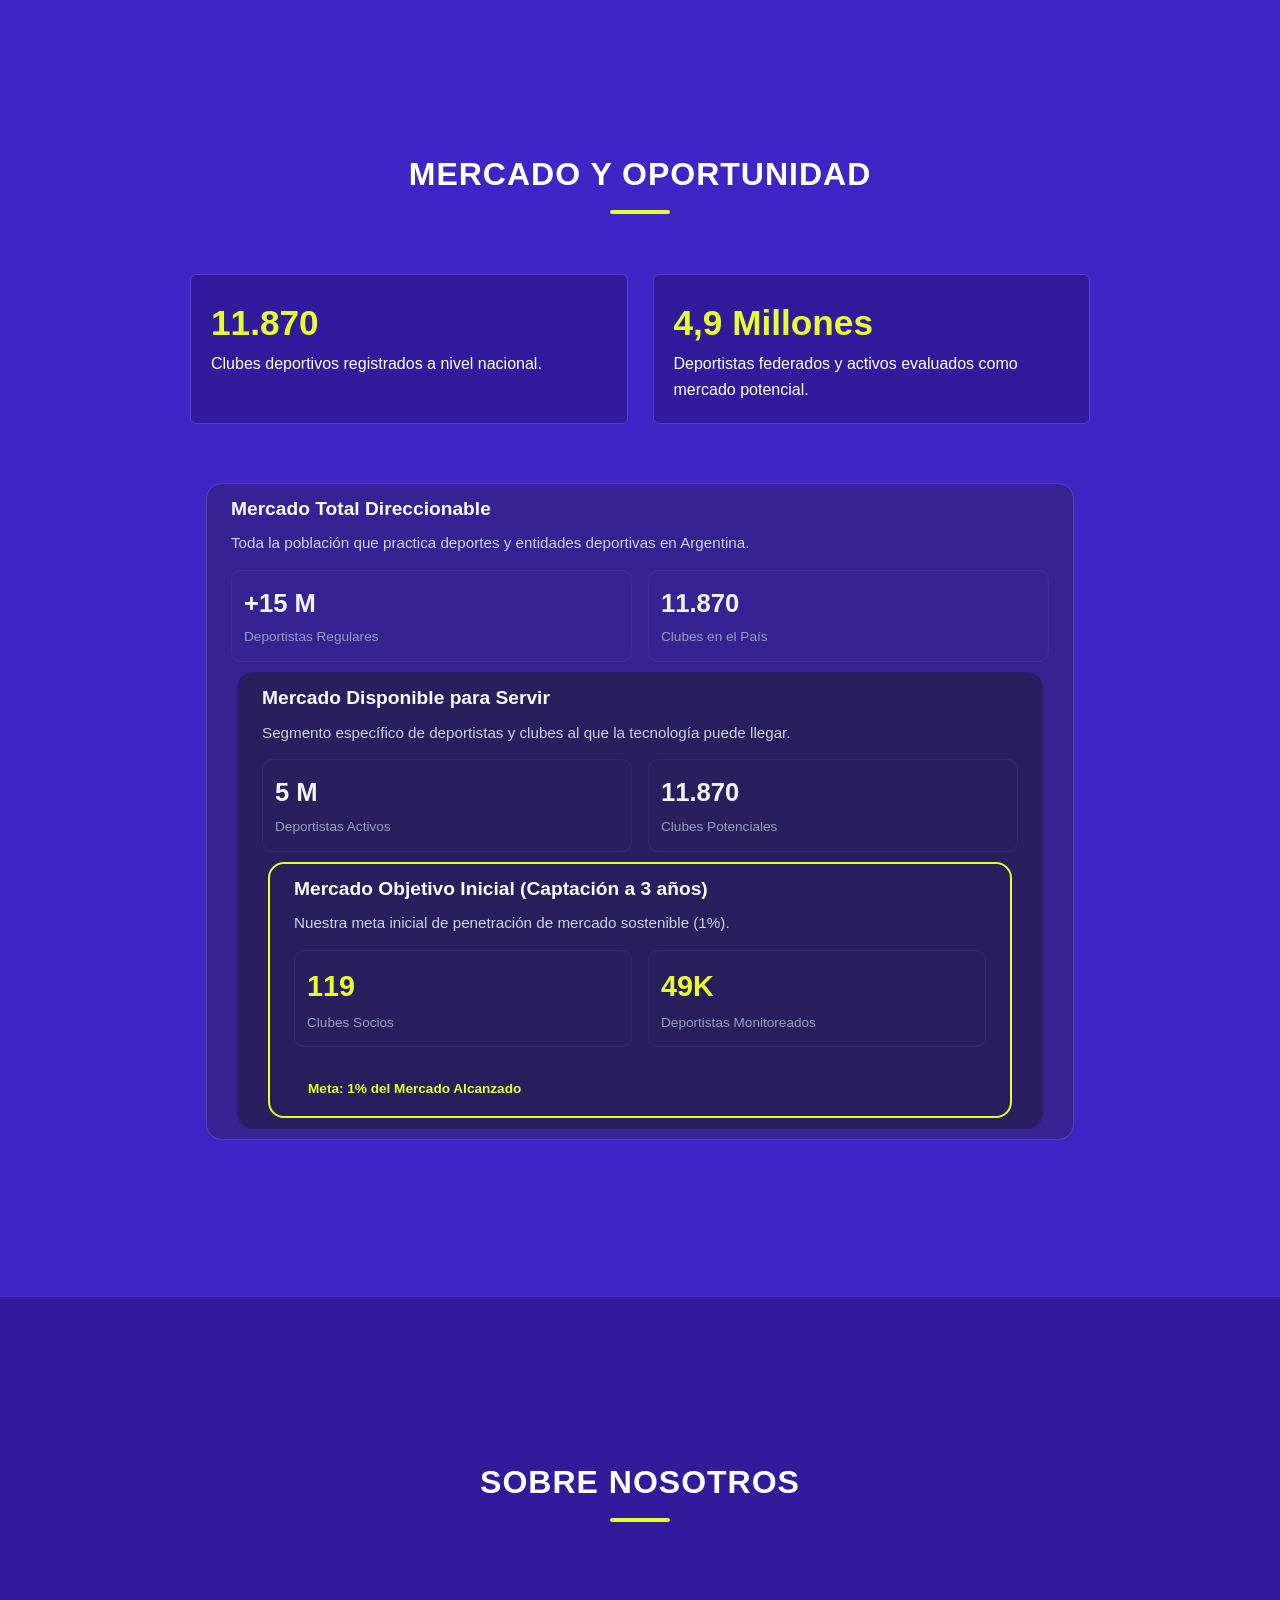
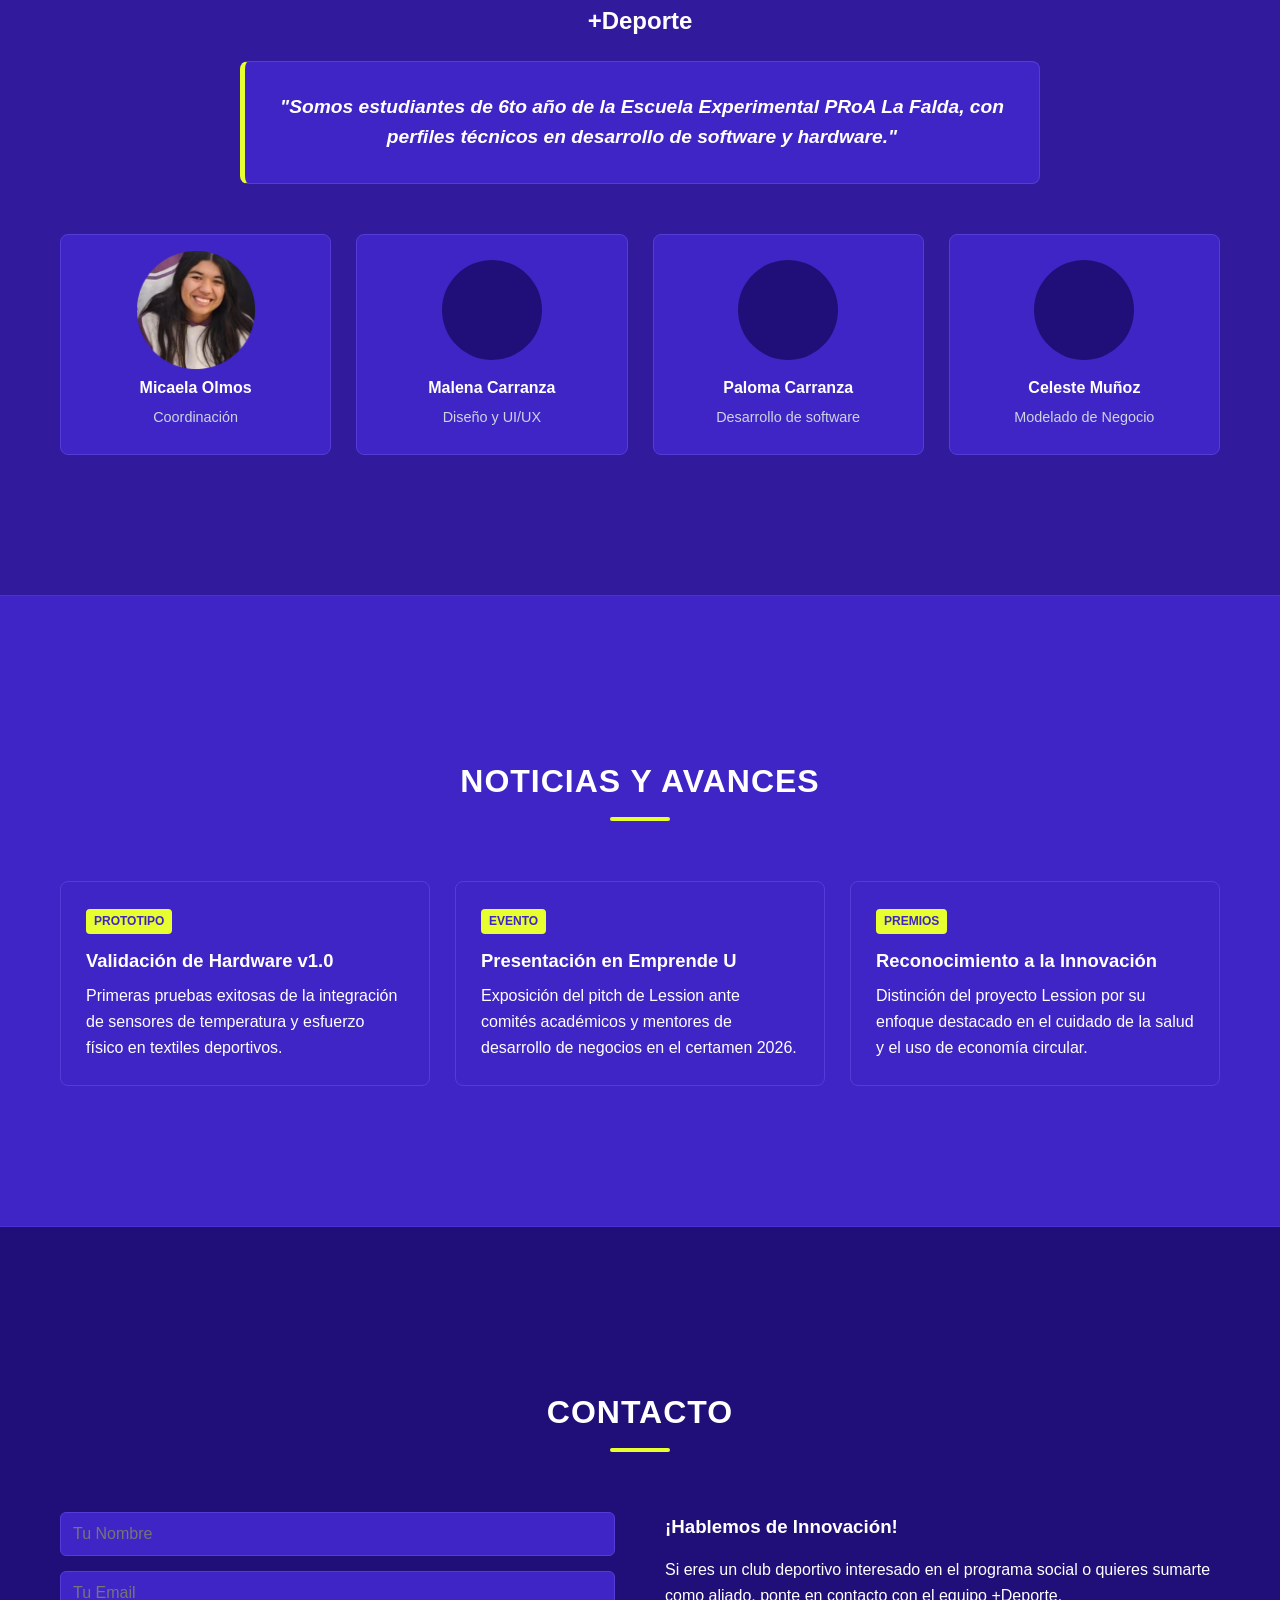
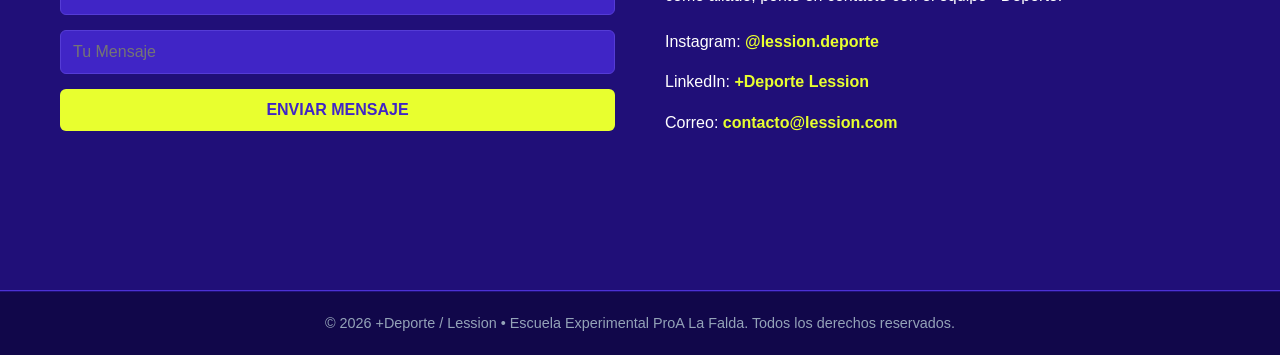
==== commit 95f3b29c: "Add files via upload" ====
--- a/lessionWeb/index.html
+++ b/lessionWeb/index.html
@@ -278,29 +278,38 @@
     <section id="equipo">
         <div class="container">
             <h2 class="section-title">Sobre Nosotros</h2>
+            <h2>+Deporte</h2>
             <div class="historia-box">
-                "Somos estudiantes de la Escuela ProA La Falda que buscamos hacer el deporte más seguro para todos."
+                "Somos estudiantes de 6to año de la Escuela Experimental PRoA La Falda, con perfiles técnicos en desarrollo de software y hardware."
             </div>
             <div class="equipo-grid">
                 <div class="miembro-card">
-                    <div class="miembro-foto-placeholder">👤</div>
-                    <h4>Integrante 1</h4>
-                    <p>Desarrollo de Software</p>
+                    <div class="miembro-foto-placeholder">
+                        <img class="logo-img" src="img/Mica.png" alt="">
+                    </div>
+                    <h4>Micaela Olmos</h4>
+                    <p>Coordinación</p>
                 </div>
                 <div class="miembro-card">
-                    <div class="miembro-foto-placeholder">👤</div>
-                    <h4>Integrante 2</h4>
-                    <p>Hardware y Sensores</p>
+                    <div class="miembro-foto-placeholder">
+                        <img class="logo-img" src="img/Male.png" alt="">
+                    </div>
+                    <h4>Malena Carranza</h4>
+                    <p>Diseño y UI/UX</p>
                 </div>
                 <div class="miembro-card">
-                    <div class="miembro-foto-placeholder">👤</div>
-                    <h4>Integrante 3</h4>
+                    <div class="miembro-foto-placeholder">
+                        <img class="logo-img" src="img/Paloma.png" alt="">
+                    </div>
+                    <h4>Paloma Carranza</h4>
+                    <p>Desarrollo de software</p>
+                </div>
+                <div class="miembro-card">
+                    <div class="miembro-foto-placeholder">
+                        <img class="logo-img" src="img/Celeste.png" alt="">
+                    </div>
+                    <h4>Celeste Muñoz</h4>
                     <p>Modelado de Negocio</p>
-                </div>
-                <div class="miembro-card">
-                    <div class="miembro-foto-placeholder">👤</div>
-                    <h4>Integrante 4</h4>
-                    <p>Diseño y UI/UX</p>
                 </div>
             </div>
         </div>
@@ -317,7 +326,7 @@
                 </div>
                 <div class="noticia-card">
                     <span class="noticia-tag">Evento</span>
-                    <h3>Presentación en Emprende</h3>
+                    <h3>Presentación en Emprende U</h3>
                     <p>Exposición del pitch de Lession ante comités académicos y mentores de desarrollo de negocios en el certamen 2026.</p>
                 </div>
                 <div class="noticia-card">
--- a/lessionWeb/style.css
+++ b/lessionWeb/style.css
@@ -31,6 +31,11 @@
             max-width: 1200px;
             margin: 0 auto;
             padding: 60px 20px;
+        }
+
+        h2 {
+            text-align: center;
+            padding:  20px;
         }
 
         section {
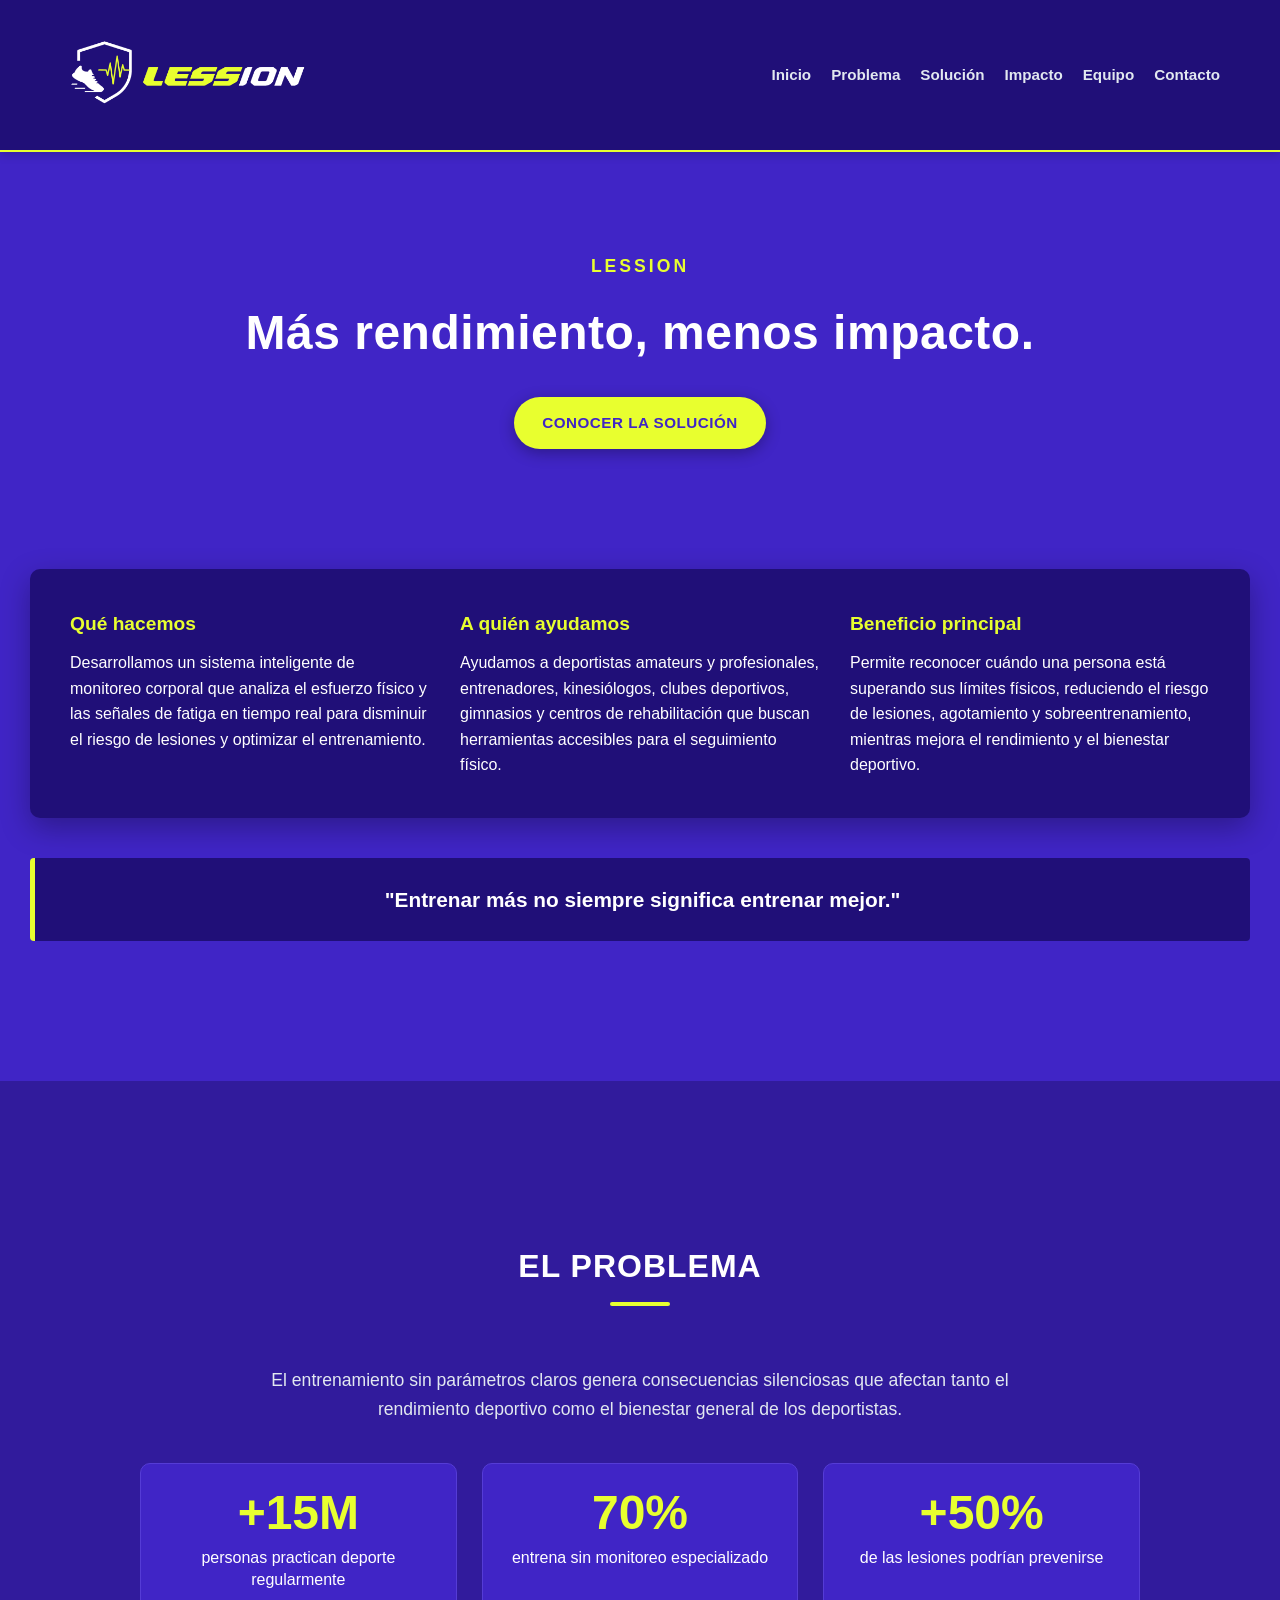
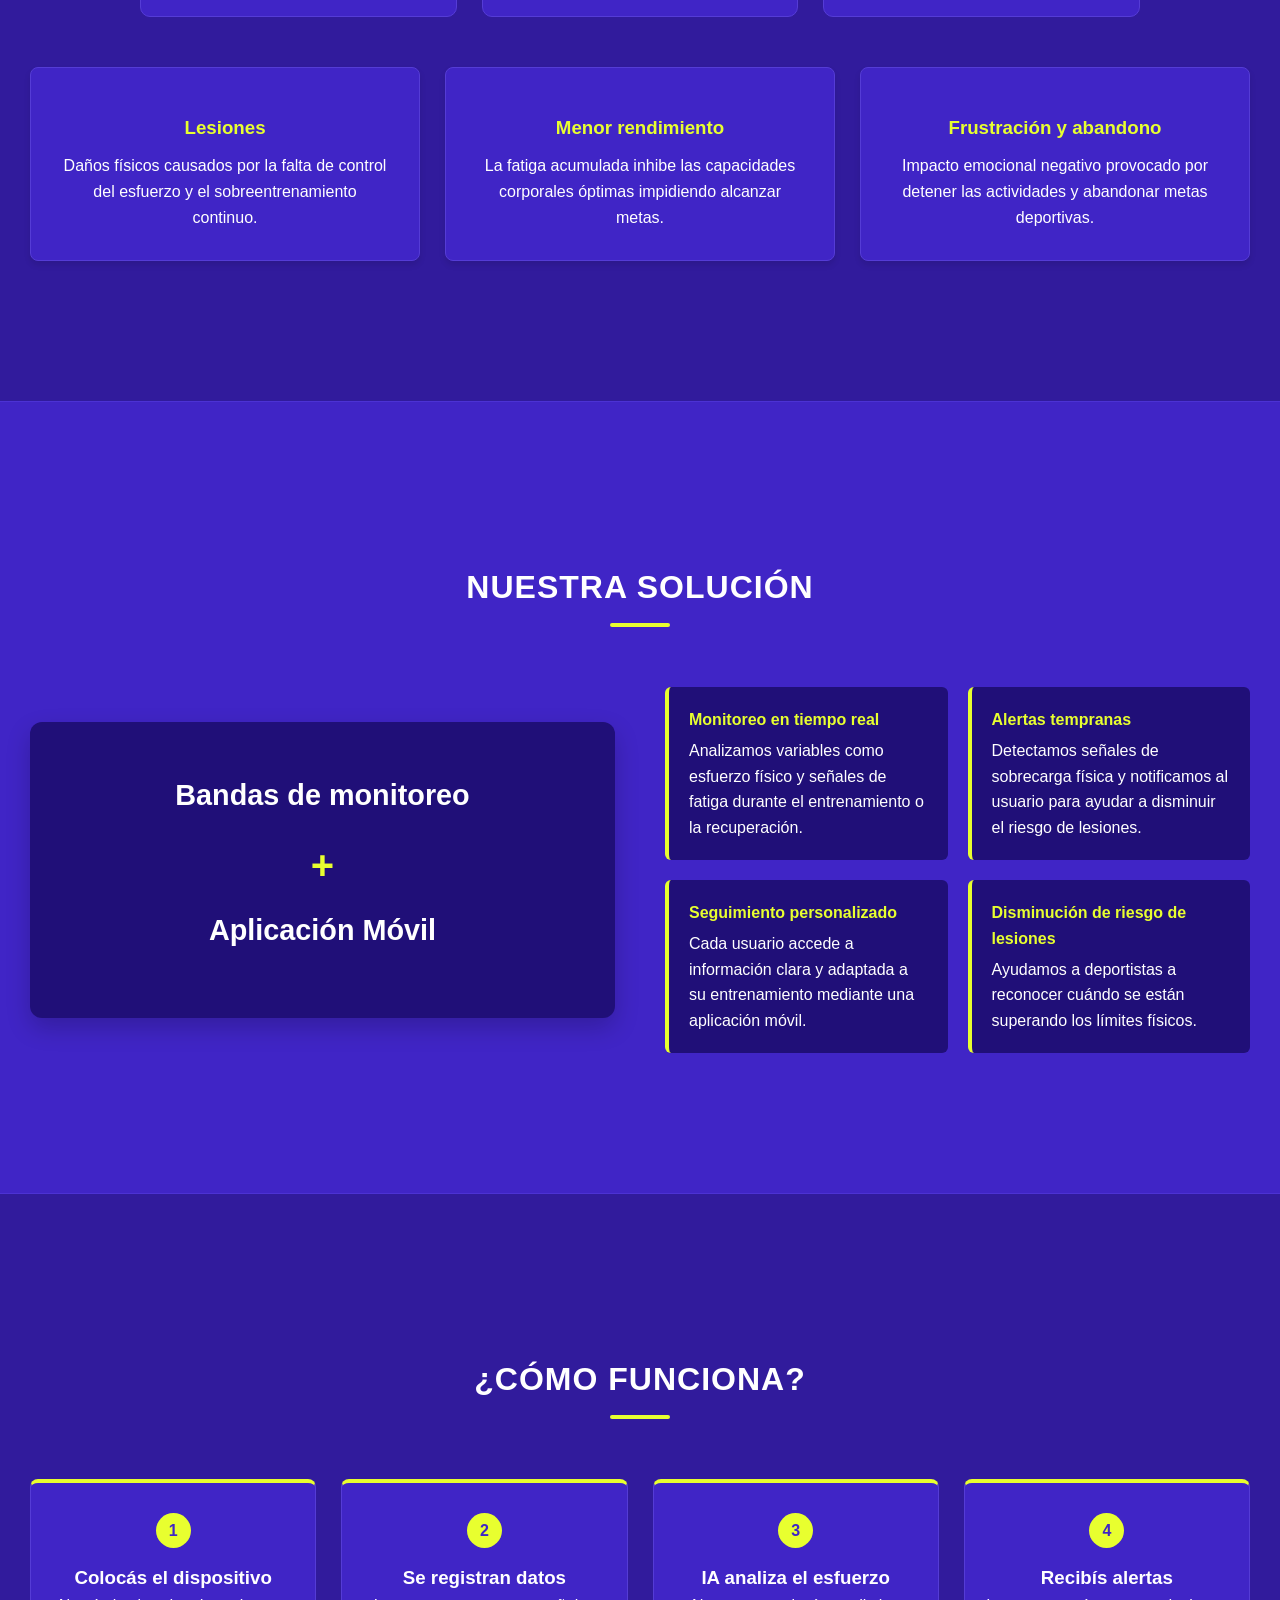
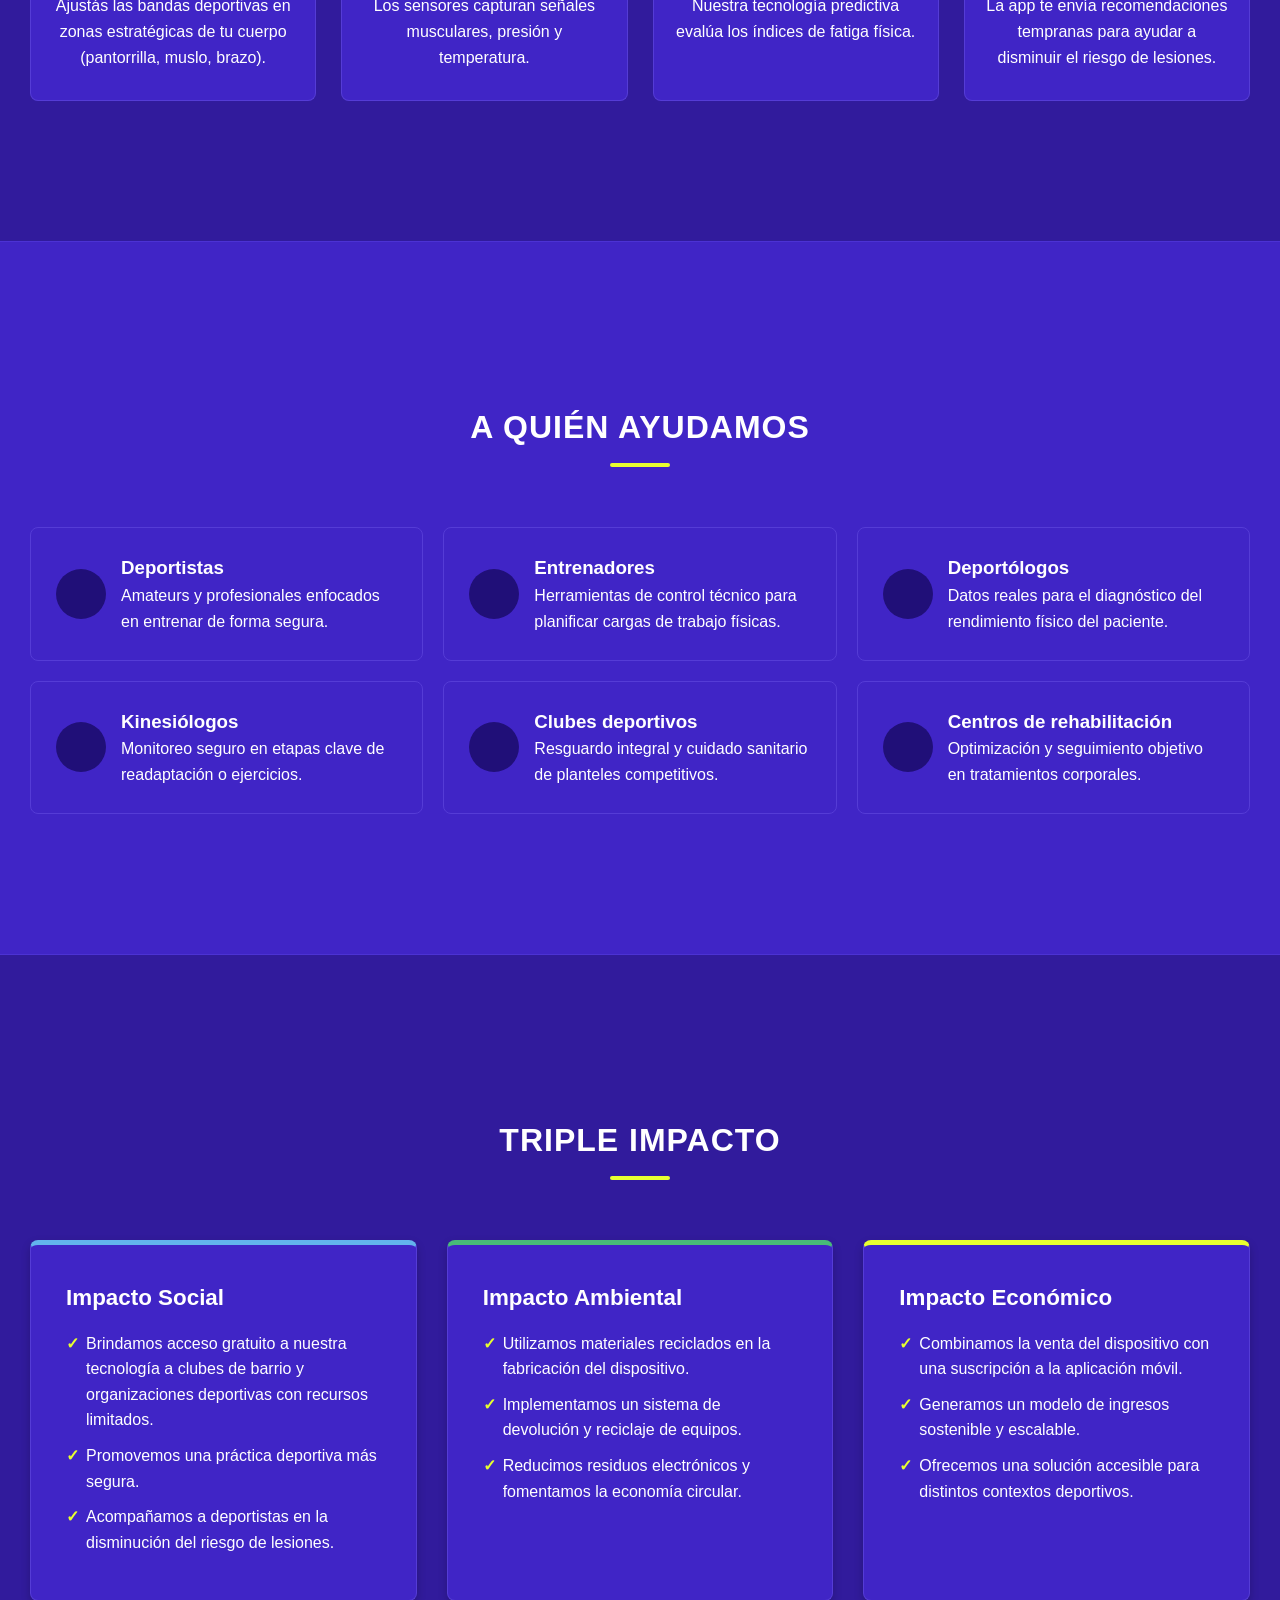
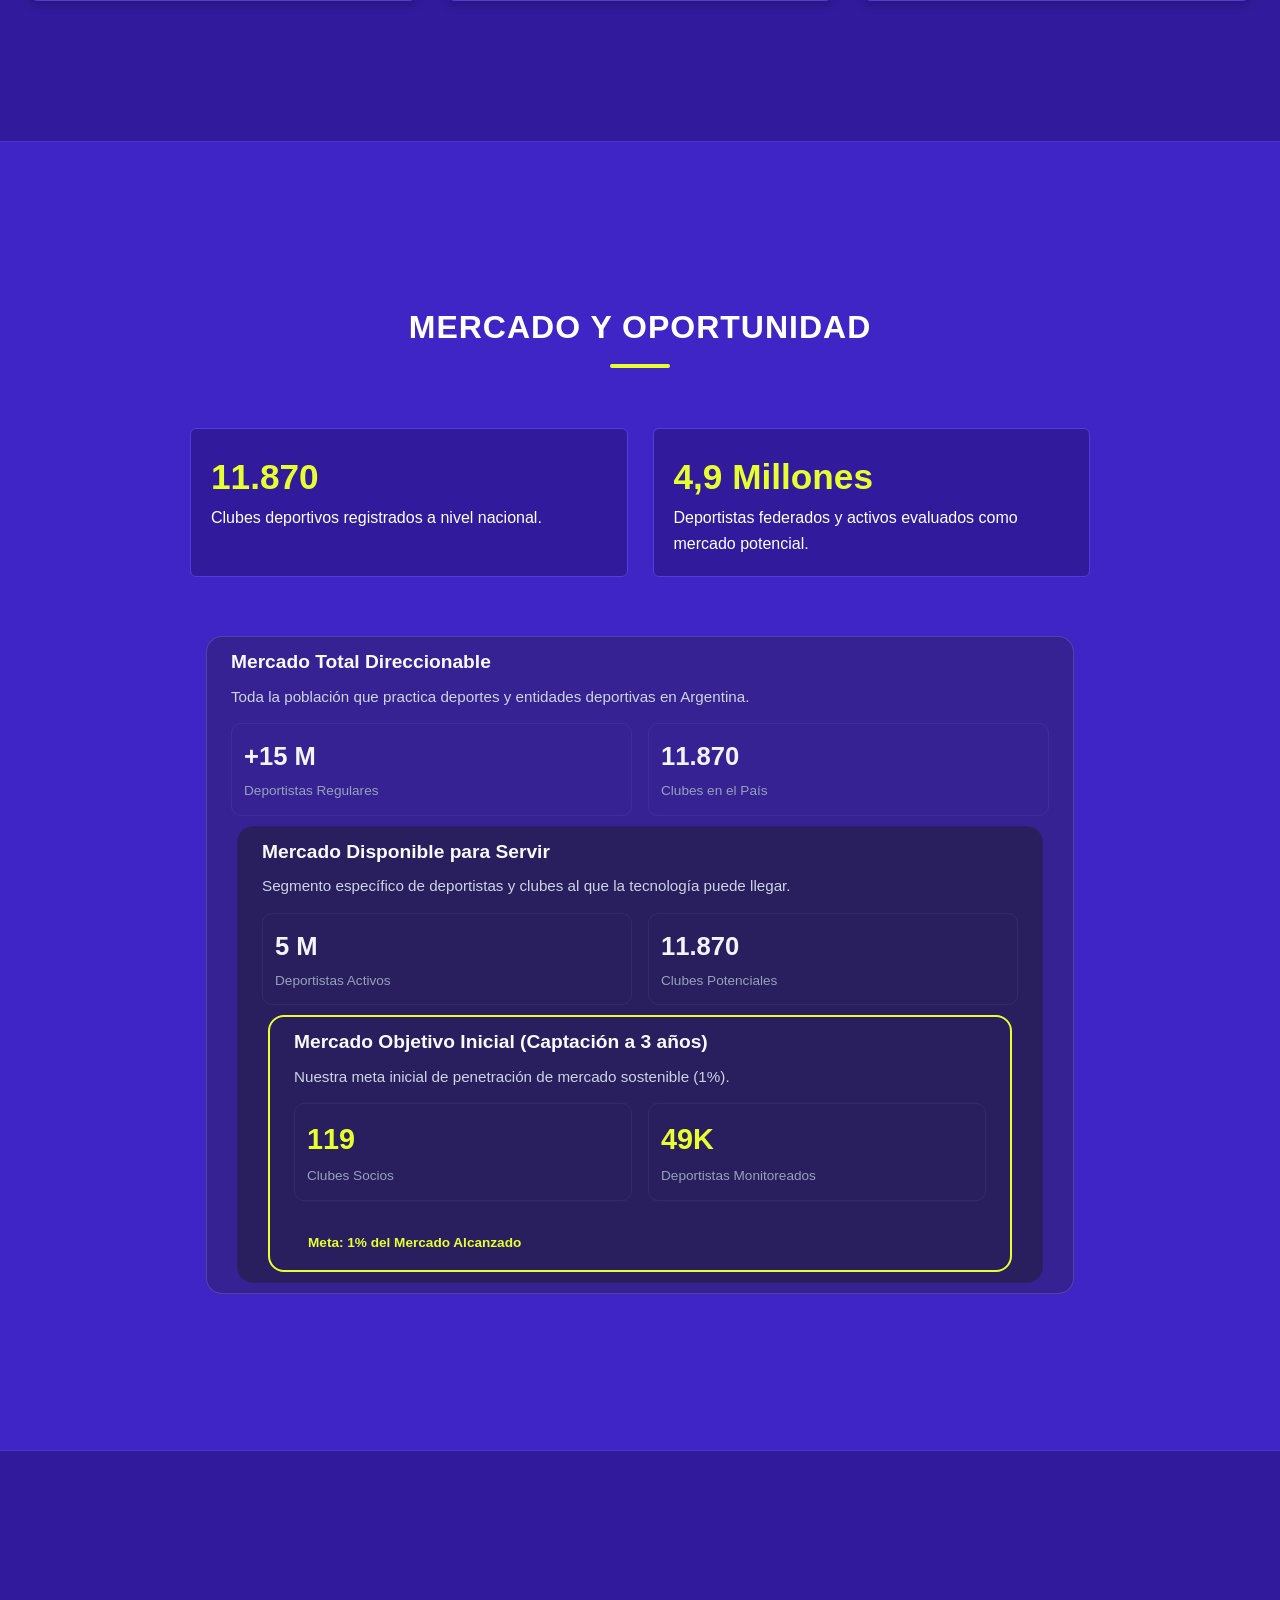
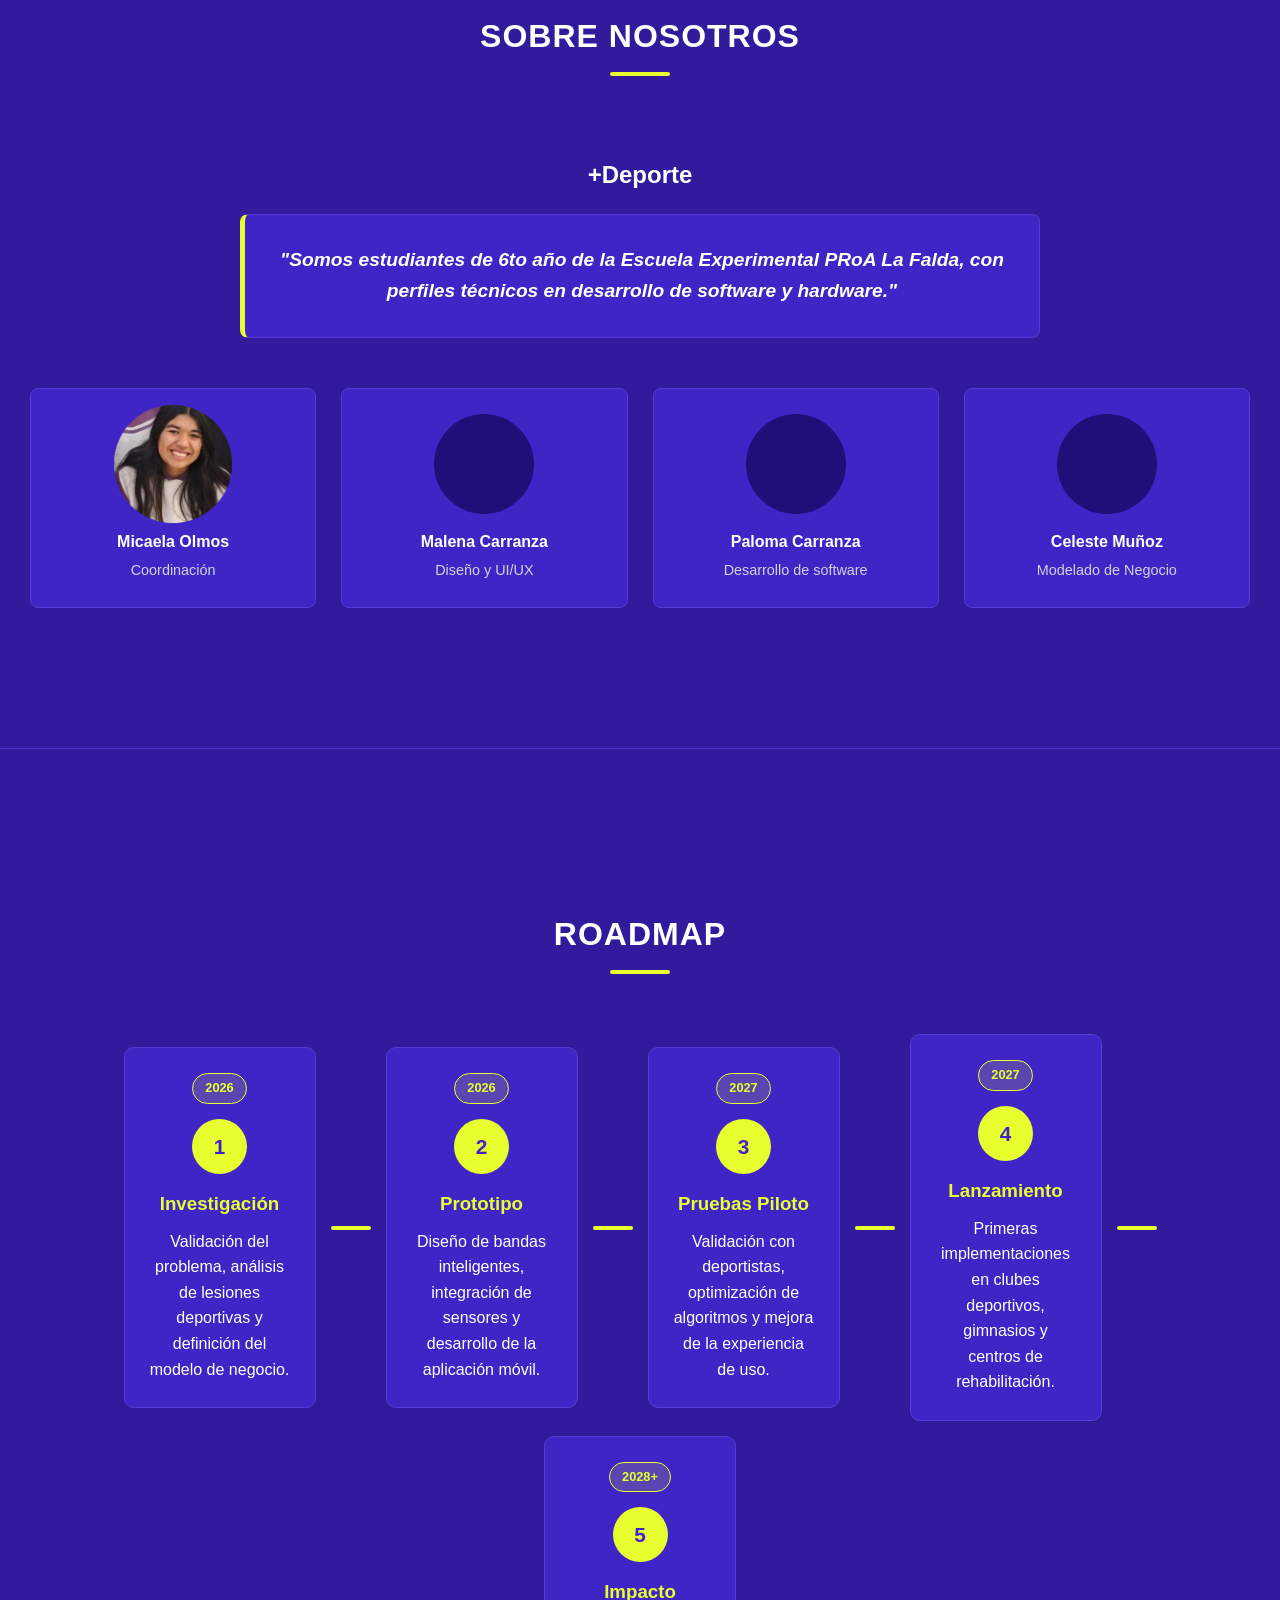
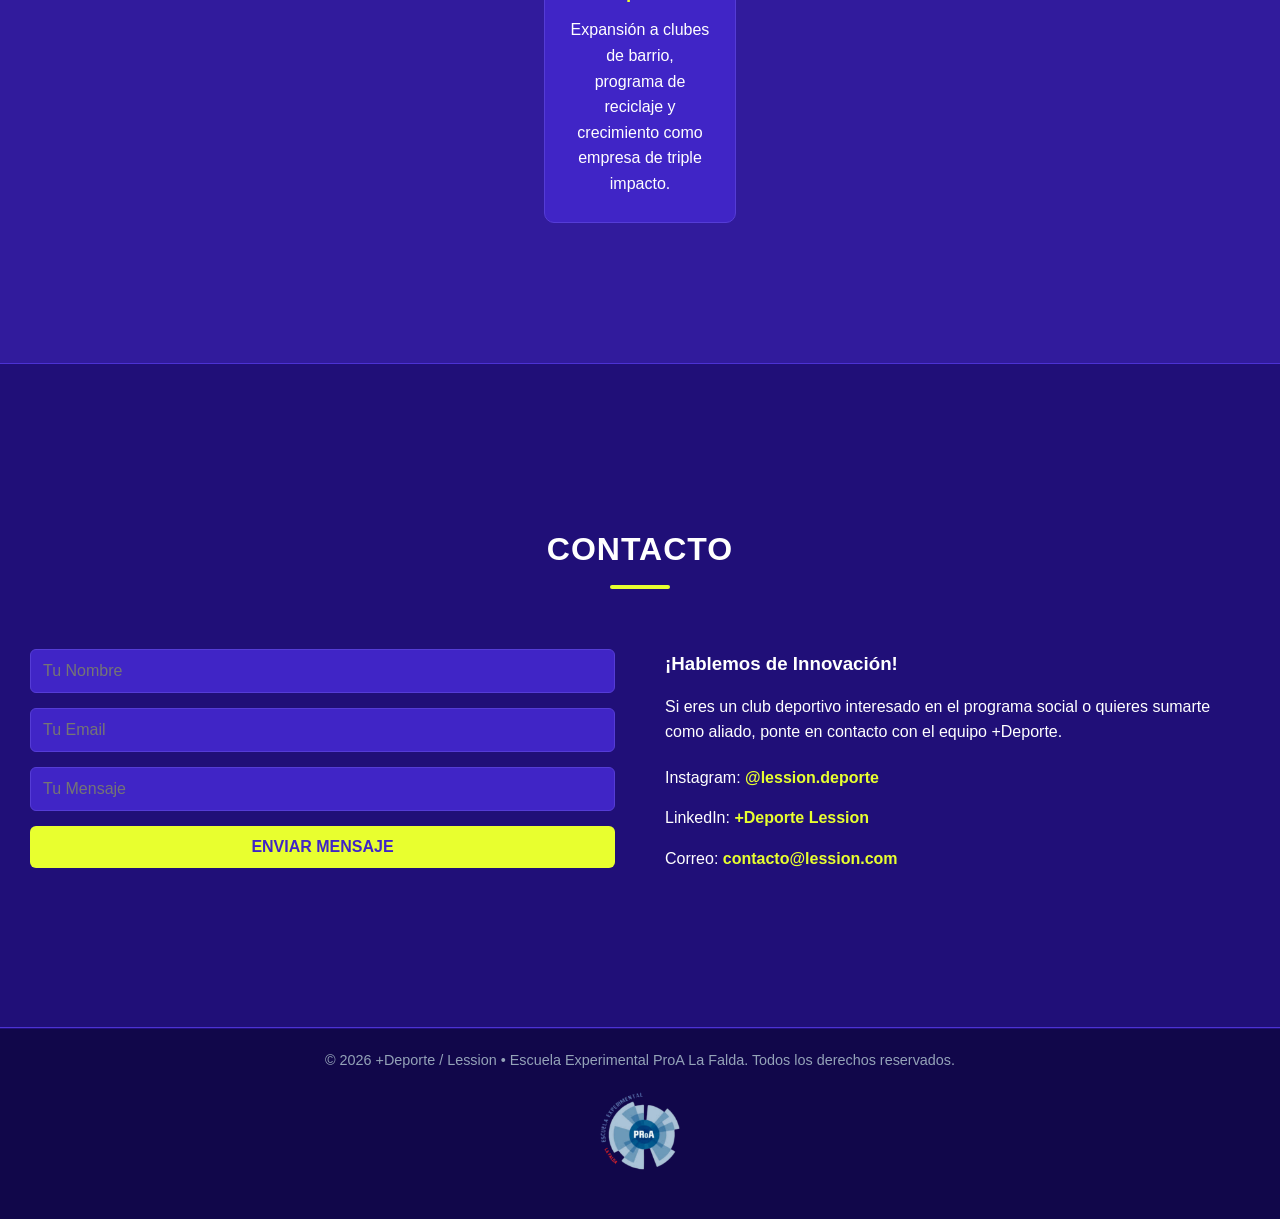
==== commit 57af948f: "Add files via upload" ====
--- a/lessionWeb/index.html
+++ b/lessionWeb/index.html
@@ -59,6 +59,20 @@
             <p class="problema-intro">
                 El entrenamiento sin parámetros claros genera consecuencias silenciosas que afectan tanto el rendimiento deportivo como el bienestar general de los deportistas.
             </p>
+            <div class="problema-stats">
+                <div class="problema-stat">
+                    <span class="stat-number">+15M</span>
+                    <span class="stat-text">personas practican deporte regularmente</span>
+                </div>
+                <div class="problema-stat">
+                    <span class="stat-number">70%</span>
+                    <span class="stat-text">entrena sin monitoreo especializado</span>
+                </div>
+                <div class="problema-stat">
+                    <span class="stat-number">+50%</span>
+                    <span class="stat-text">de las lesiones podrían prevenirse</span>
+                </div>
+            </div>
             <div class="problema-grid">
                 <div class="problema-card">
                     <div class="problema-icon"></div>
@@ -315,27 +329,57 @@
         </div>
     </section>
 
-    <section id="noticias">
-        <div class="container">
-            <h2 class="section-title">Noticias y Avances</h2>
-            <div class="noticias-grid">
-                <div class="noticia-card">
-                    <span class="noticia-tag">Prototipo</span>
-                    <h3>Validación de Hardware v1.0</h3>
-                    <p>Primeras pruebas exitosas de la integración de sensores de temperatura y esfuerzo físico en textiles deportivos.</p>
-                </div>
-                <div class="noticia-card">
-                    <span class="noticia-tag">Evento</span>
-                    <h3>Presentación en Emprende U</h3>
-                    <p>Exposición del pitch de Lession ante comités académicos y mentores de desarrollo de negocios en el certamen 2026.</p>
-                </div>
-                <div class="noticia-card">
-                    <span class="noticia-tag">Premios</span>
-                    <h3>Reconocimiento a la Innovación</h3>
-                    <p>Distinción del proyecto Lession por su enfoque destacado en el cuidado de la salud y el uso de economía circular.</p>
-                </div>
-            </div>
-        </div>
+    <section id="roadmap">
+    <div class="container">
+        <h2 class="section-title">Roadmap</h2>
+
+        <div class="roadmap-container">
+
+            <div class="roadmap-item">
+                <span class="roadmap-year">2026</span>
+                <div class="roadmap-circle">1</div>
+                <h3>Investigación</h3>
+                <p>Validación del problema, análisis de lesiones deportivas y definición del modelo de negocio.</p>
+            </div>
+
+            <div class="roadmap-line"></div>
+
+            <div class="roadmap-item">
+                <span class="roadmap-year">2026</span>
+                <div class="roadmap-circle">2</div>
+                <h3>Prototipo</h3>
+                <p>Diseño de bandas inteligentes, integración de sensores y desarrollo de la aplicación móvil.</p>
+            </div>
+
+            <div class="roadmap-line"></div>
+
+            <div class="roadmap-item">
+                <span class="roadmap-year">2027</span>
+                <div class="roadmap-circle">3</div>
+                <h3>Pruebas Piloto</h3>
+                <p>Validación con deportistas, optimización de algoritmos y mejora de la experiencia de uso.</p>
+            </div>
+
+            <div class="roadmap-line"></div>
+
+            <div class="roadmap-item">
+                <span class="roadmap-year">2027</span>
+                <div class="roadmap-circle">4</div>
+                <h3>Lanzamiento</h3>
+                <p>Primeras implementaciones en clubes deportivos, gimnasios y centros de rehabilitación.</p>
+            </div>
+
+            <div class="roadmap-line"></div>
+
+            <div class="roadmap-item">
+                <span class="roadmap-year">2028+</span>
+                <div class="roadmap-circle">5</div>
+                <h3>Impacto</h3>
+                <p>Expansión a clubes de barrio, programa de reciclaje y crecimiento como empresa de triple impacto.</p>
+            </div>
+
+        </div>
+    </div>
     </section>
 
     <section id="contacto">
@@ -369,6 +413,7 @@
 
     <footer>
         <p>&copy; 2026 +Deporte / Lession &bull; Escuela Experimental ProA La Falda. Todos los derechos reservados.</p>
+        <img class= "logo-proa" src="img/Logo proa.png" alt="">
     </footer>
 
 </body>
--- a/lessionWeb/style.css
+++ b/lessionWeb/style.css
@@ -28,9 +28,9 @@
 
         /* --- COMPONENTES REUTILIZABLES --- */
         .container {
-            max-width: 1200px;
+            max-width: 1300px;
             margin: 0 auto;
-            padding: 60px 20px;
+            padding: 60px 30px;
         }
 
         h2 {
@@ -215,6 +215,49 @@
             font-size: 1.1rem;
             color: #e2e8f0;
         }
+        .problema-stats {
+            display: grid;
+            grid-template-columns: repeat(3, 1fr);
+            gap: 25px;
+            max-width: 1000px;
+            margin: 0 auto 50px auto;
+        }
+
+        .problema-stat {
+            background-color: var(--indigo);
+            border: 1px solid #553cd6;
+            border-radius: 10px;
+            padding: 25px;
+            text-align: center;
+            transition: transform 0.2s ease;
+        }
+
+        .problema-stat:hover {
+            transform: translateY(-5px);
+        }
+
+        .stat-number {
+            display: block;
+            font-size: 3rem;
+            font-weight: 800;
+            color: var(--yellow);
+            line-height: 1;
+            margin-bottom: 10px;
+        }
+
+        .stat-text {
+            display: block;
+            color: var(--white);
+            font-size: 1rem;
+            line-height: 1.4;
+        }
+
+        @media (max-width: 768px) {
+            .problema-stats {
+                grid-template-columns: 1fr;
+            }
+        }
+
 
         .problema-grid {
             display: grid;
@@ -643,41 +686,81 @@
             font-size: 0.9rem;
         }
 
-        /* --- 9. NOTICIAS / AVANCES --- */
-        .noticias-grid {
-            display: grid;
-            grid-template-columns: repeat(auto-fit, minmax(250px, 1fr));
-            gap: 25px;
-        }
-
-        .noticia-card {
+        /* --- 9. ROADMAP --- */
+
+        #roadmap {
+            background-color: var(--gray-light);
+        }
+
+        .roadmap-container {
+            display: flex;
+            align-items: center;
+            justify-content: center;
+            flex-wrap: wrap;
+            gap: 15px;
+        }
+
+        .roadmap-item {
             background-color: var(--indigo);
             border: 1px solid #553cd6;
-            border-radius: 8px;
+            border-radius: 10px;
             padding: 25px;
-            transition: box-shadow 0.2s;
-        }
-
-        .noticia-card:hover {
-            box-shadow: 0 5px 15px rgba(0,0,0,0.3);
-        }
-
-        .noticia-tag {
+            width: 192px;
+            text-align: center;
+            transition: transform 0.2s ease;
+        }
+
+        .roadmap-year {
             display: inline-block;
+            background: rgba(232,255,47,.15);
+            color: var(--yellow);
+            border: 1px solid var(--yellow);
+            border-radius: 20px;
+            padding: 4px 12px;
+            font-size: .8rem;
+            font-weight: 700;
+            margin-bottom: 15px;
+        }
+
+        .roadmap-item:hover {
+            transform: translateY(-5px);
+        }
+
+        .roadmap-circle {
+            width: 55px;
+            height: 55px;
             background-color: var(--yellow);
             color: var(--indigo);
-            font-size: 0.75rem;
+            border-radius: 50%;
+            margin: 0 auto 15px;
             font-weight: bold;
-            padding: 3px 8px;
-            border-radius: 4px;
-            text-transform: uppercase;
-            margin-bottom: 12px;
-        }
-
-        .noticia-card h3 {
-            font-size: 1.15rem;
-            margin-bottom: 8px;
-            color: var(--white);
+            font-size: 1.3rem;
+            display: flex;
+            align-items: center;
+            justify-content: center;
+        }
+
+        .roadmap-item h3 {
+            color: var(--yellow);
+            margin-bottom: 10px;
+        }
+
+        .roadmap-line {
+            width: 40px;
+            height: 4px;
+            background-color: var(--yellow);
+            border-radius: 10px;
+        }
+
+        @media (max-width: 768px) {
+            .roadmap-container {
+                flex-direction: column;
+            }
+
+            .roadmap-line {
+                width: 4px;
+                height: 40px;
+            }
         }
 
         /* --- 10. CONTACTO --- */
@@ -749,6 +832,11 @@
             font-weight: 600;
         }
 
+        .logo-proa {
+            padding: 20px;
+            height: 120px;
+        }
+
         /* --- FOOTER --- */
         footer {
             background-color: #11074a; /* Cierre visual con índigo profundo */
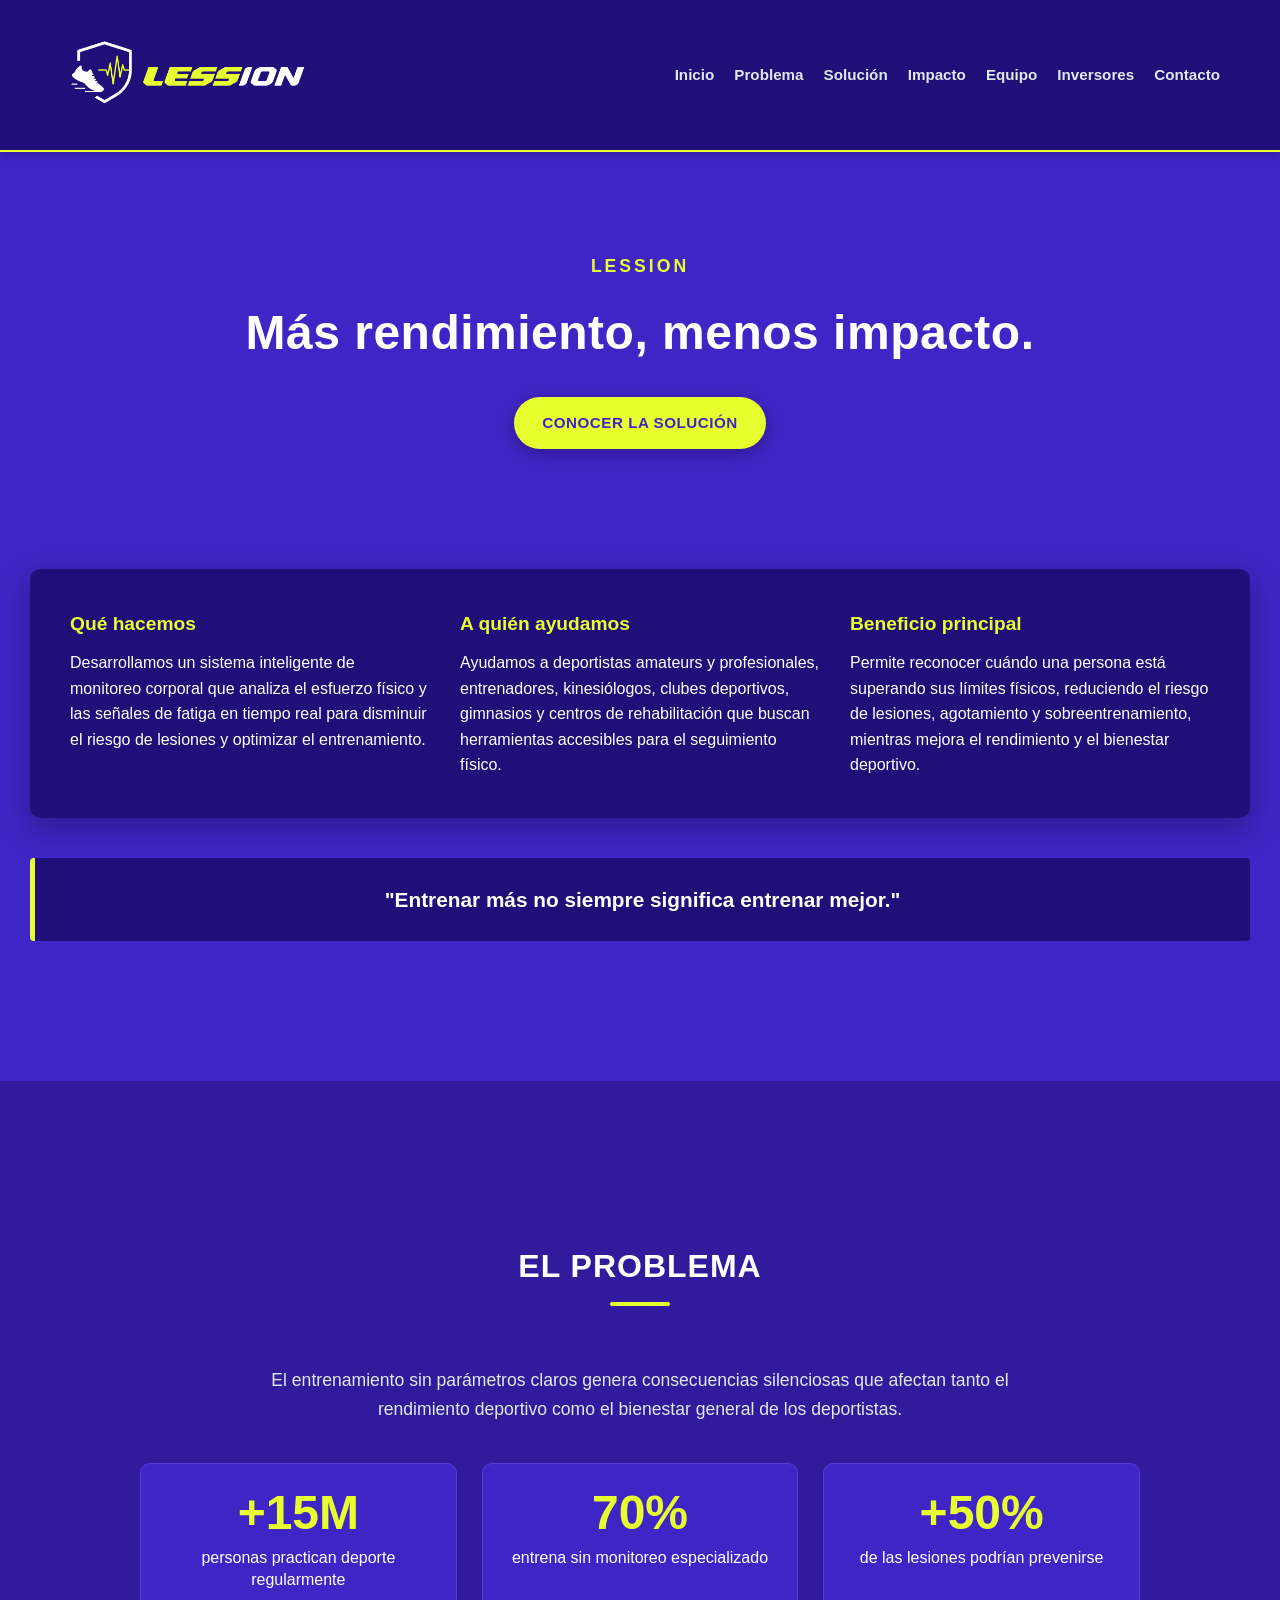
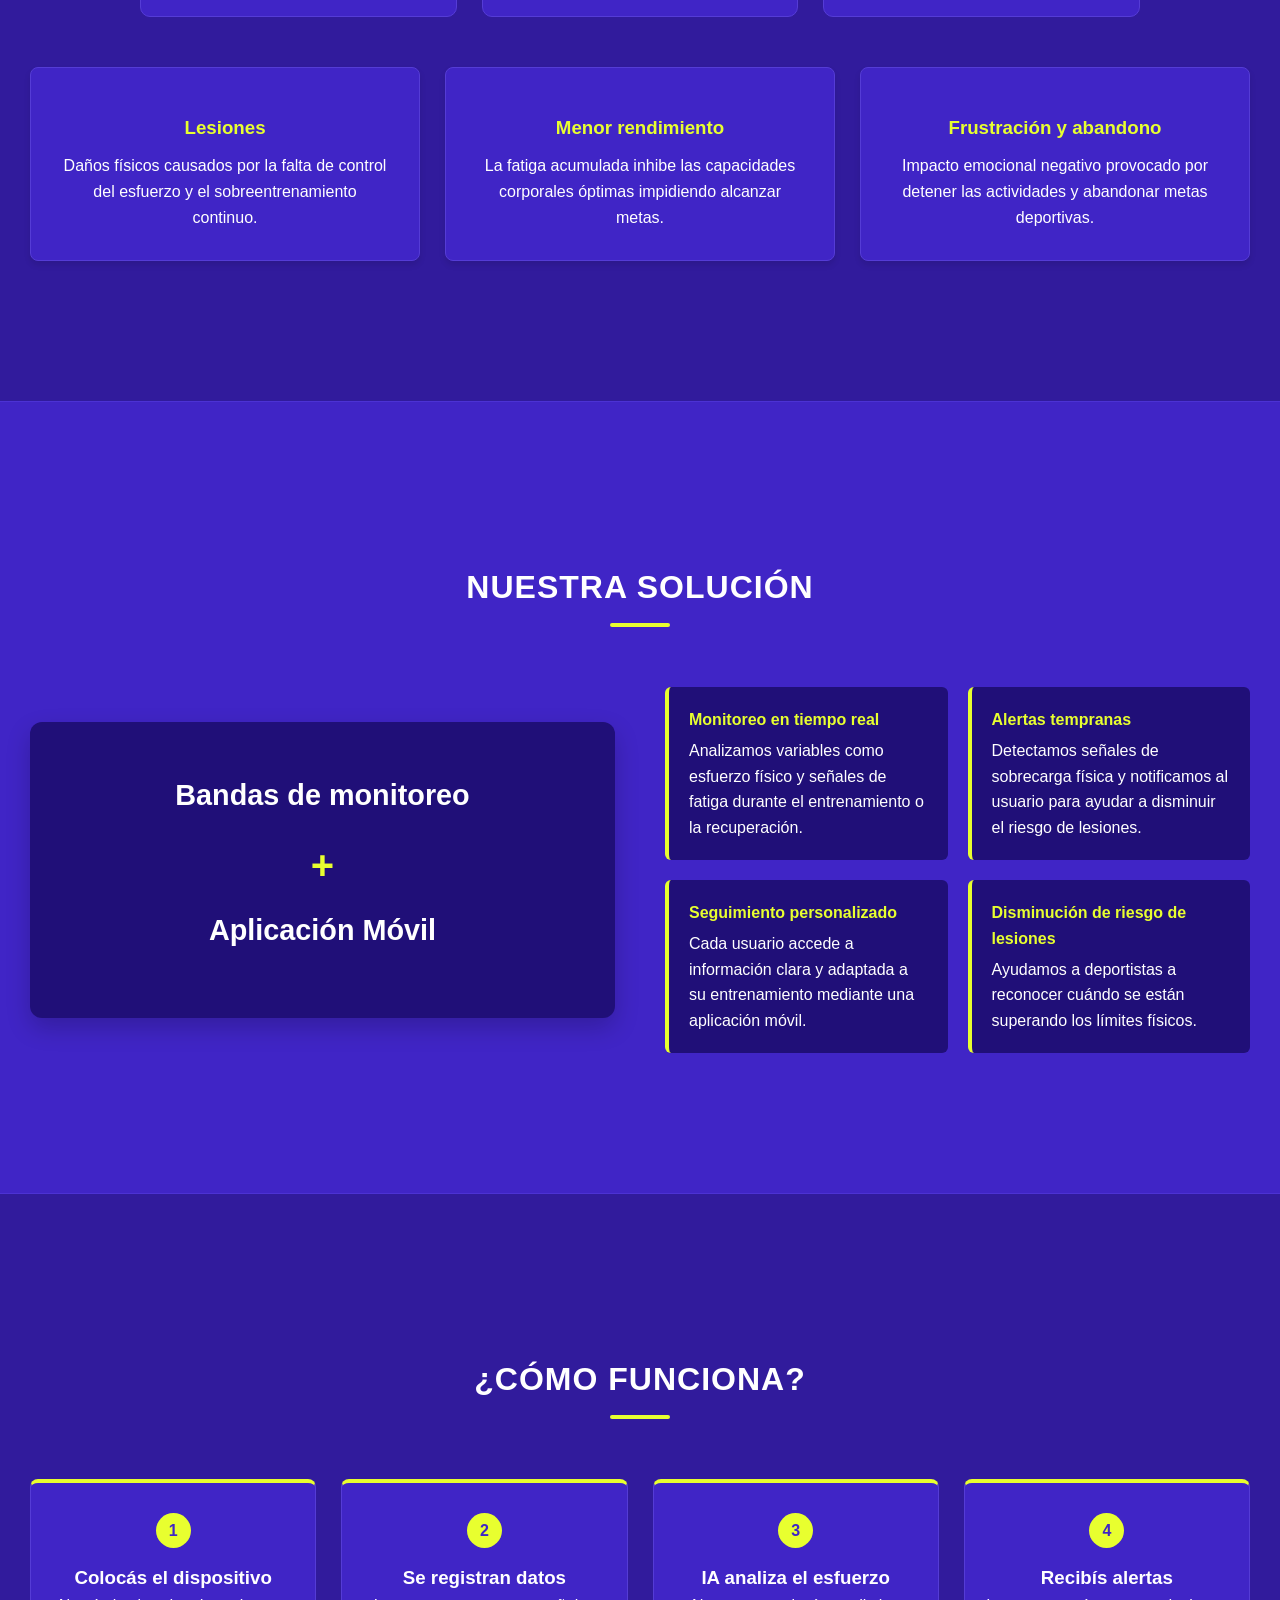
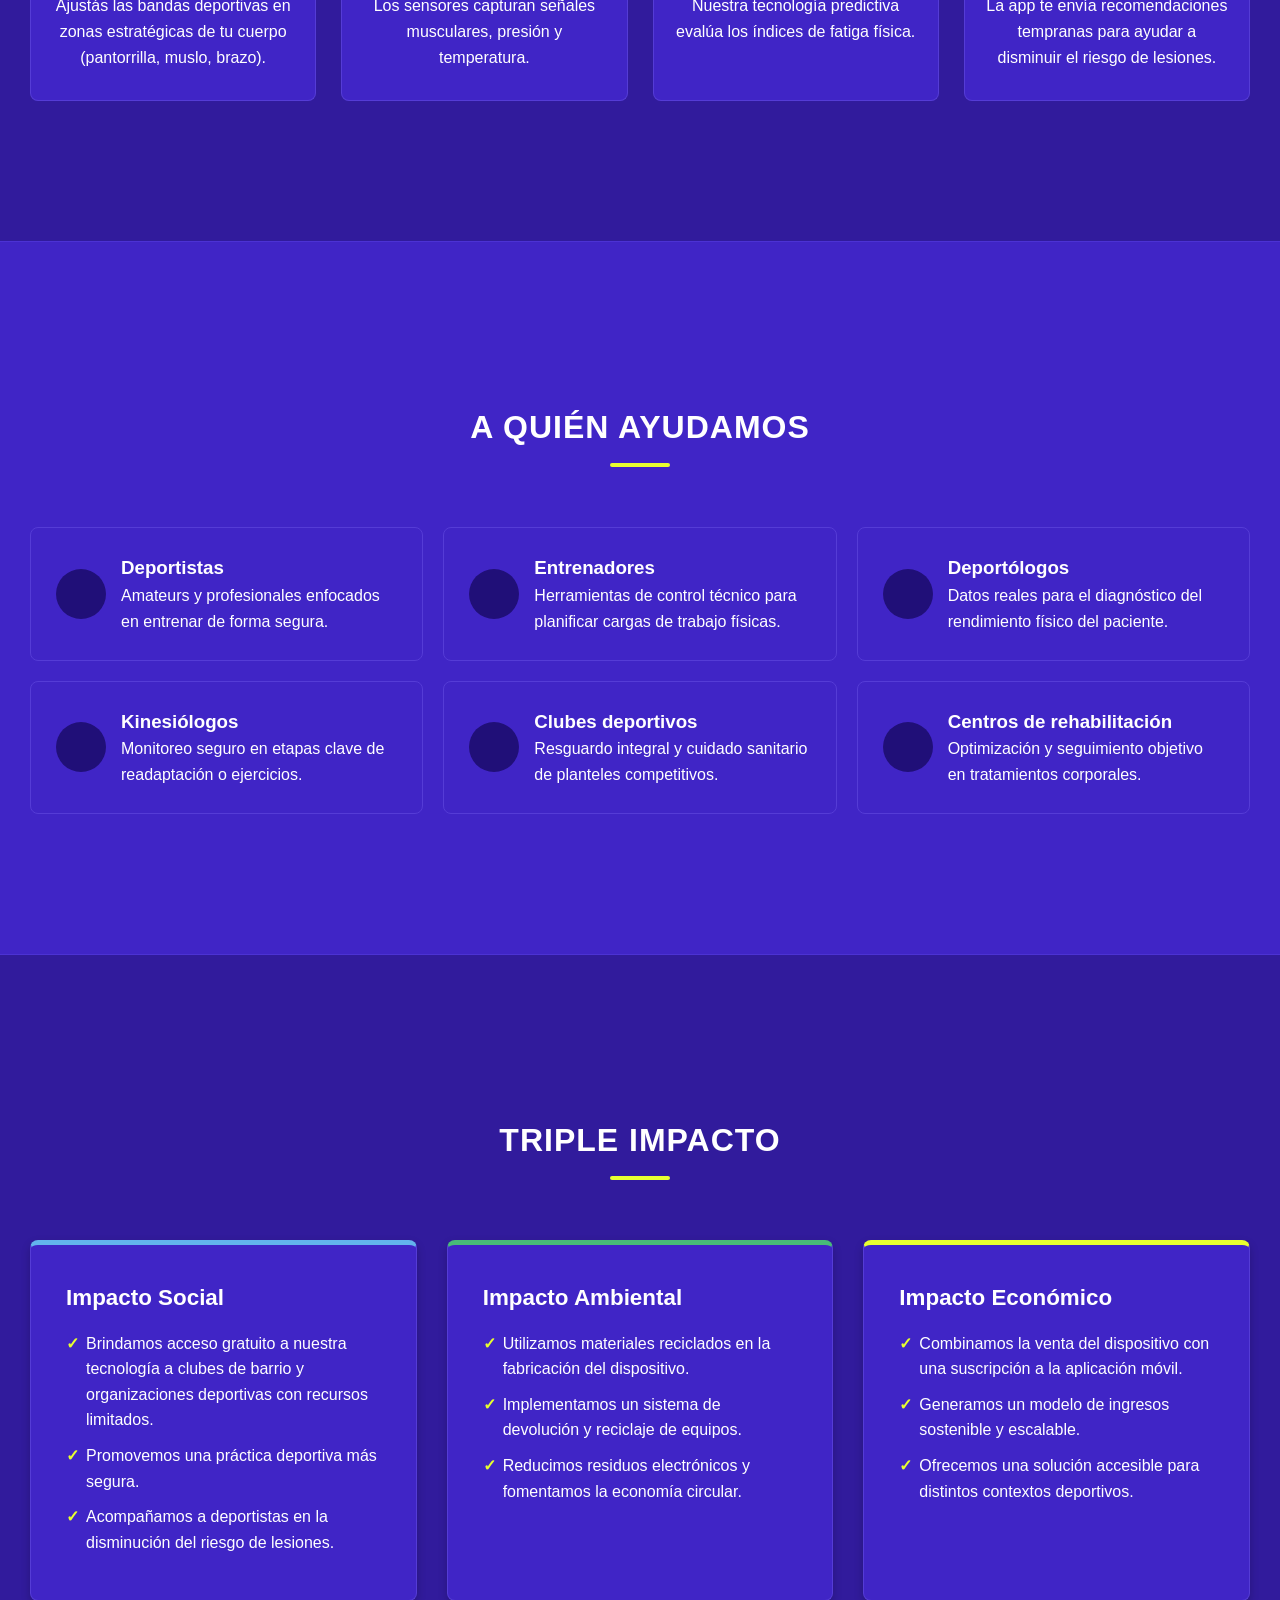
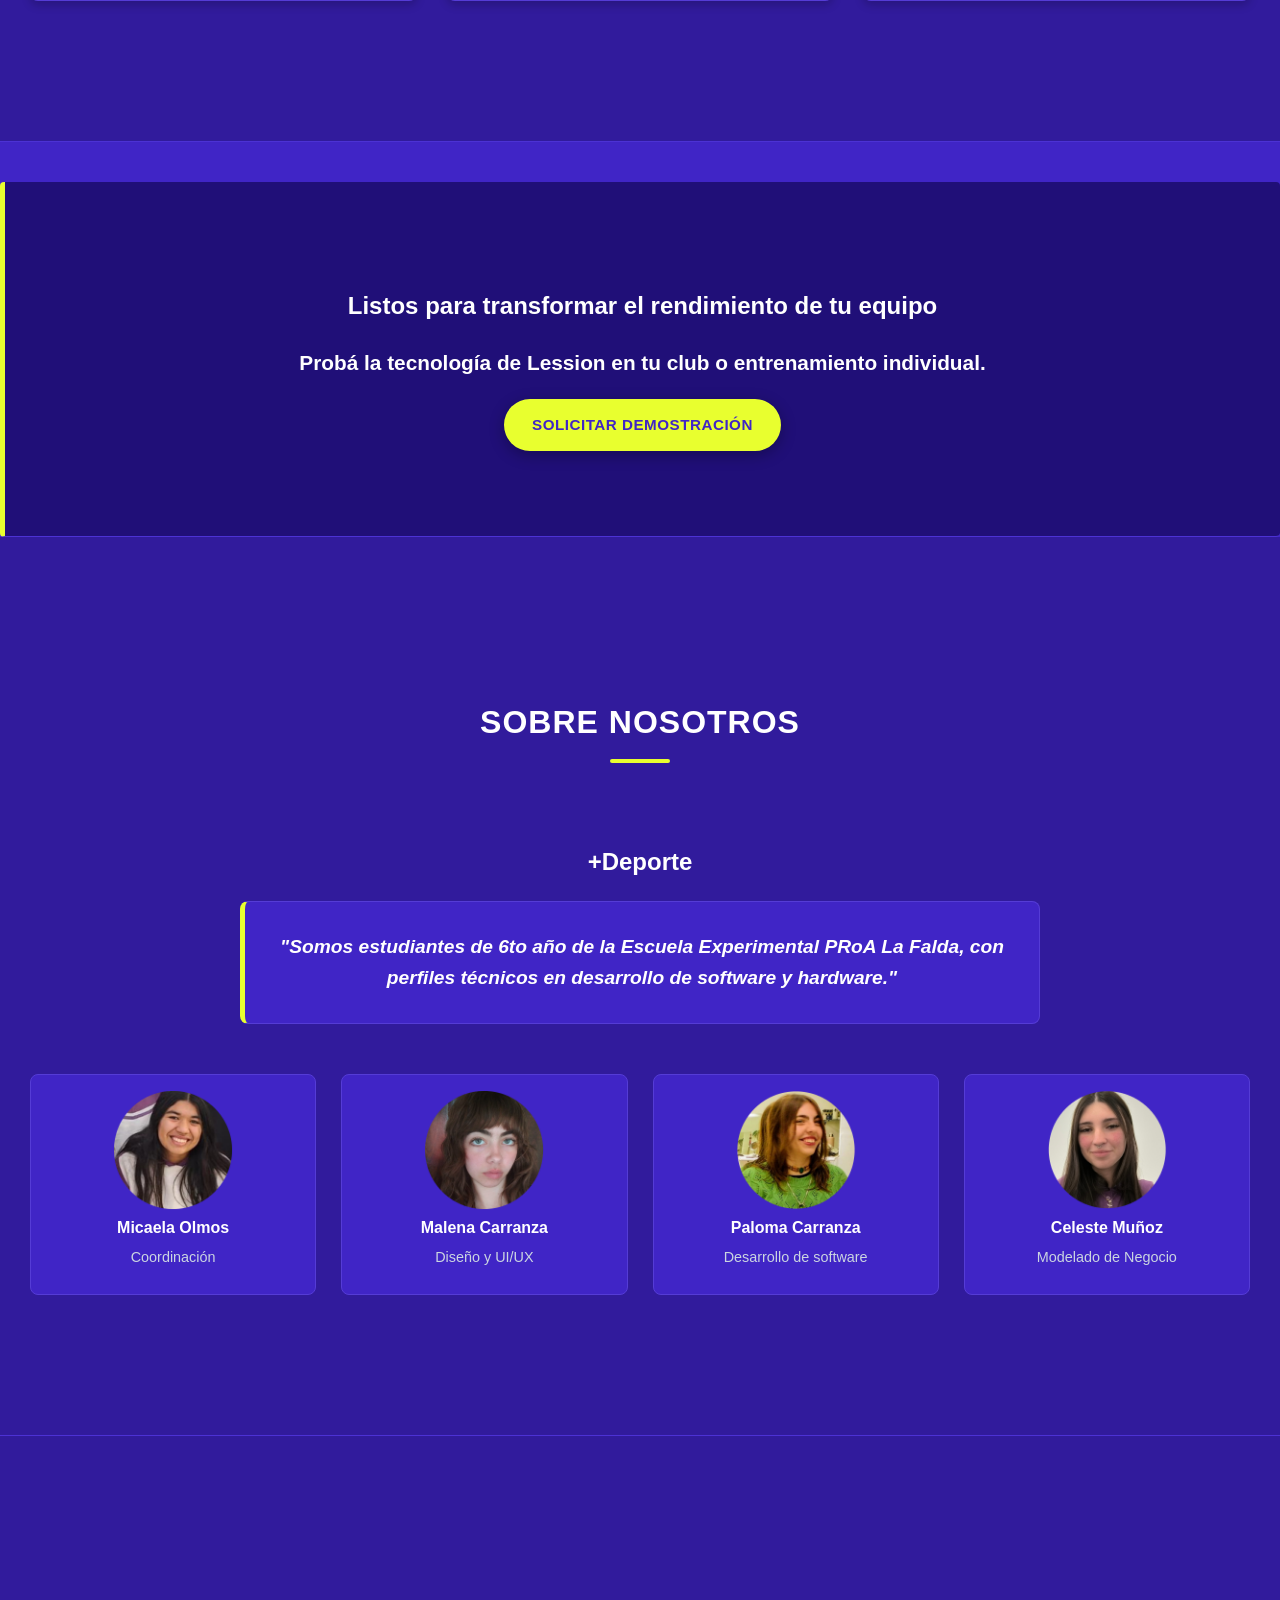
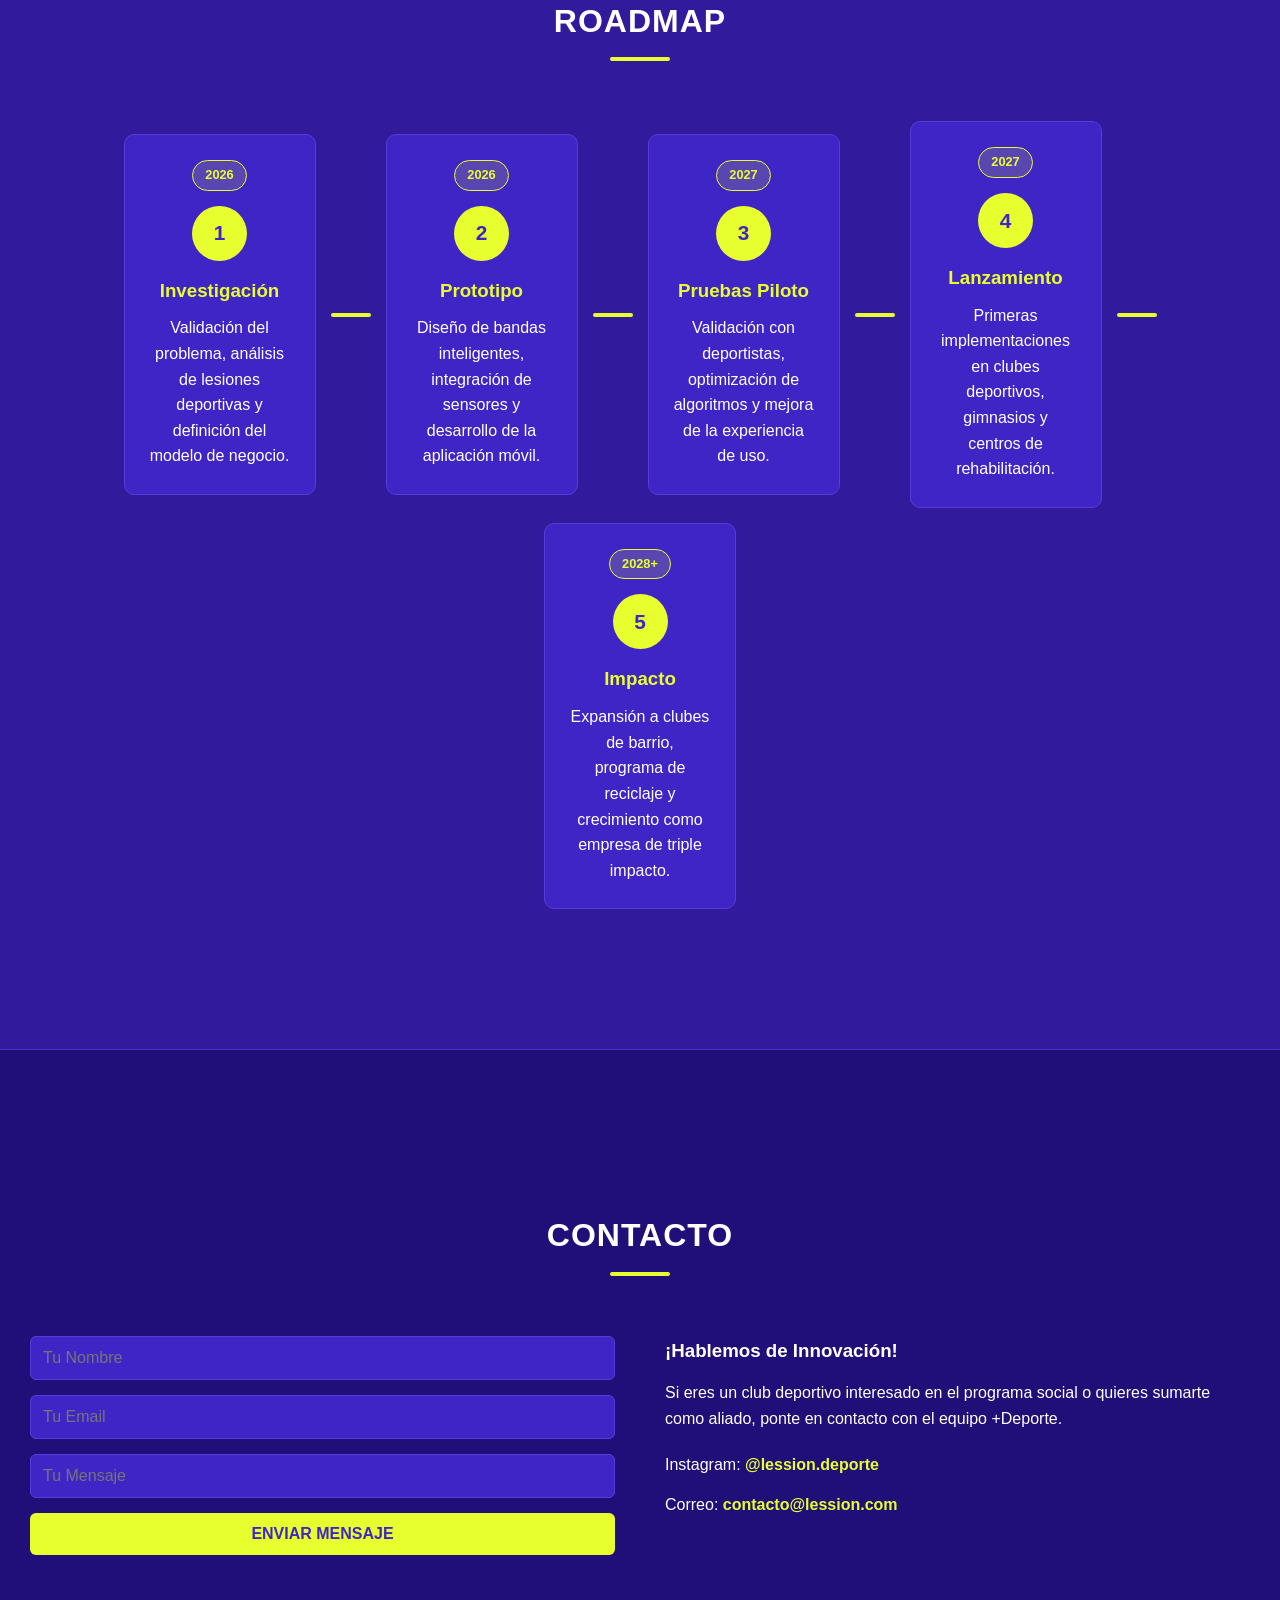
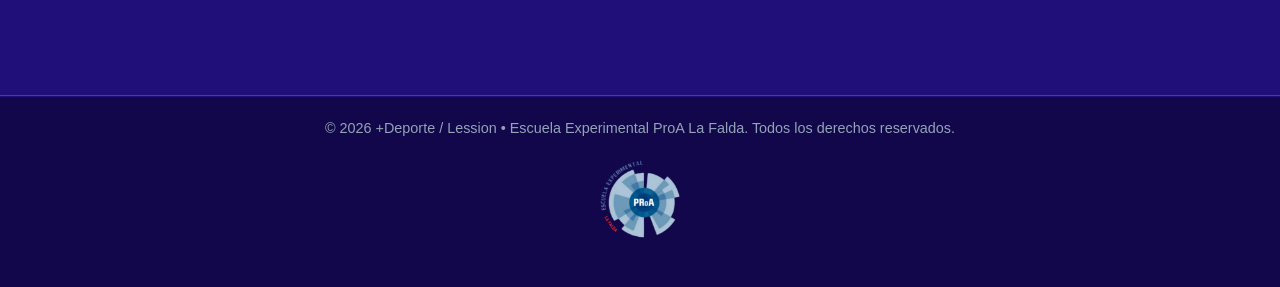
==== commit e0f00c49: "Add files via upload" ====
--- a/lessionWeb/index.html
+++ b/lessionWeb/index.html
@@ -19,6 +19,7 @@
                 <li><a href="#solucion">Solución</a></li>
                 <li><a href="#impacto">Impacto</a></li>
                 <li><a href="#equipo">Equipo</a></li>
+                <li><a href="inversores.html">Inversores</a></li>
                 <li><a href="#contacto">Contacto</a></li>
             </ul>
         </div>
@@ -234,58 +235,12 @@
         </div>
     </section>
 
-    <section id="mercado">
-        <div class="container">
-            <h2 class="section-title">Mercado y Oportunidad</h2>
-            <div class="mercado-wrapper">
-                <div class="mercado-datos">
-                    <div class="dato-box">
-                        <div class="dato-numero">11.870</div>
-                        <p>Clubes deportivos registrados a nivel nacional.</p>
-                    </div>
-                    <div class="dato-box">
-                        <div class="dato-numero">4,9 Millones</div>
-                        <p>Deportistas federados y activos evaluados como mercado potencial.</p>
-                    </div>
-                </div>
-                <div class="market-opportunity-container">
-    
-    <div class="market-box tam-box">
-        <div class="market-header">
-            <h4>Mercado Total Direccionable</h4>
-        </div>
-        <p class="market-description">Toda la población que practica deportes y entidades deportivas en Argentina.</p>
-        <div class="market-stats">
-            <div class="stat-item"><strong>+15 M</strong> <span>Deportistas Regulares</span></div>
-            <div class="stat-item"><strong>11.870</strong> <span>Clubes en el País</span></div>
-        </div>
-
-        <div class="market-box sam-box">
-            <div class="market-header">
-                <h4>Mercado Disponible para Servir</h4>
-            </div>
-            <p class="market-description">Segmento específico de deportistas y clubes al que la tecnología puede llegar.</p>
-            <div class="market-stats">
-                <div class="stat-item"><strong>5 M</strong> <span>Deportistas Activos</span></div>
-                <div class="stat-item"><strong>11.870</strong> <span>Clubes Potenciales</span></div>
-            </div>
-
-            <div class="market-box som-box">
-                <div class="market-header">
-                    <h4>Mercado Objetivo Inicial (Captación a 3 años)</h4>
-                </div>
-                <p class="market-description">Nuestra meta inicial de penetración de mercado sostenible (1%).</p>
-                <div class="market-stats">
-                    <div class="stat-item highlight-stat"><strong>119</strong> <span>Clubes Socios</span></div>
-                    <div class="stat-item highlight-stat"><strong>49K</strong> <span>Deportistas Monitoreados</span></div>
-                </div>
-                <div class="som-footer-badge">Meta: 1% del Mercado Alcanzado</div>
-            </div>
-            
-        </div>
-    </div>
-</div>
-            </div>
+
+    <section id="suscripcion" class="stat-banner">
+        <div class="container">
+            <h2>Listos para transformar el rendimiento de tu equipo</h2>
+            <p>Probá la tecnología de Lession en tu club o entrenamiento individual.</p>
+            <a href="#contacto" class="btn-primary" style="margin-top:20px;">Solicitar Demostración</a>
         </div>
     </section>
 
@@ -403,8 +358,7 @@
                     <p>Si eres un club deportivo interesado en el programa social o quieres sumarte como aliado, ponte en contacto con el equipo +Deporte.</p>
                     <ul class="redes-lista">
                         <li>Instagram: <a href="#">@lession.deporte</a></li>
-                        <li>LinkedIn: <a href="#">+Deporte Lession</a></li>
-                        <li>Correo: <a href="mailto:contacto@lession.com">contacto@lession.com</a></li>
+                        <li>Correo: <a href="mailto:lession.deporte@gmail.com">contacto@lession.com</a></li>
                     </ul>
                 </div>
             </div>
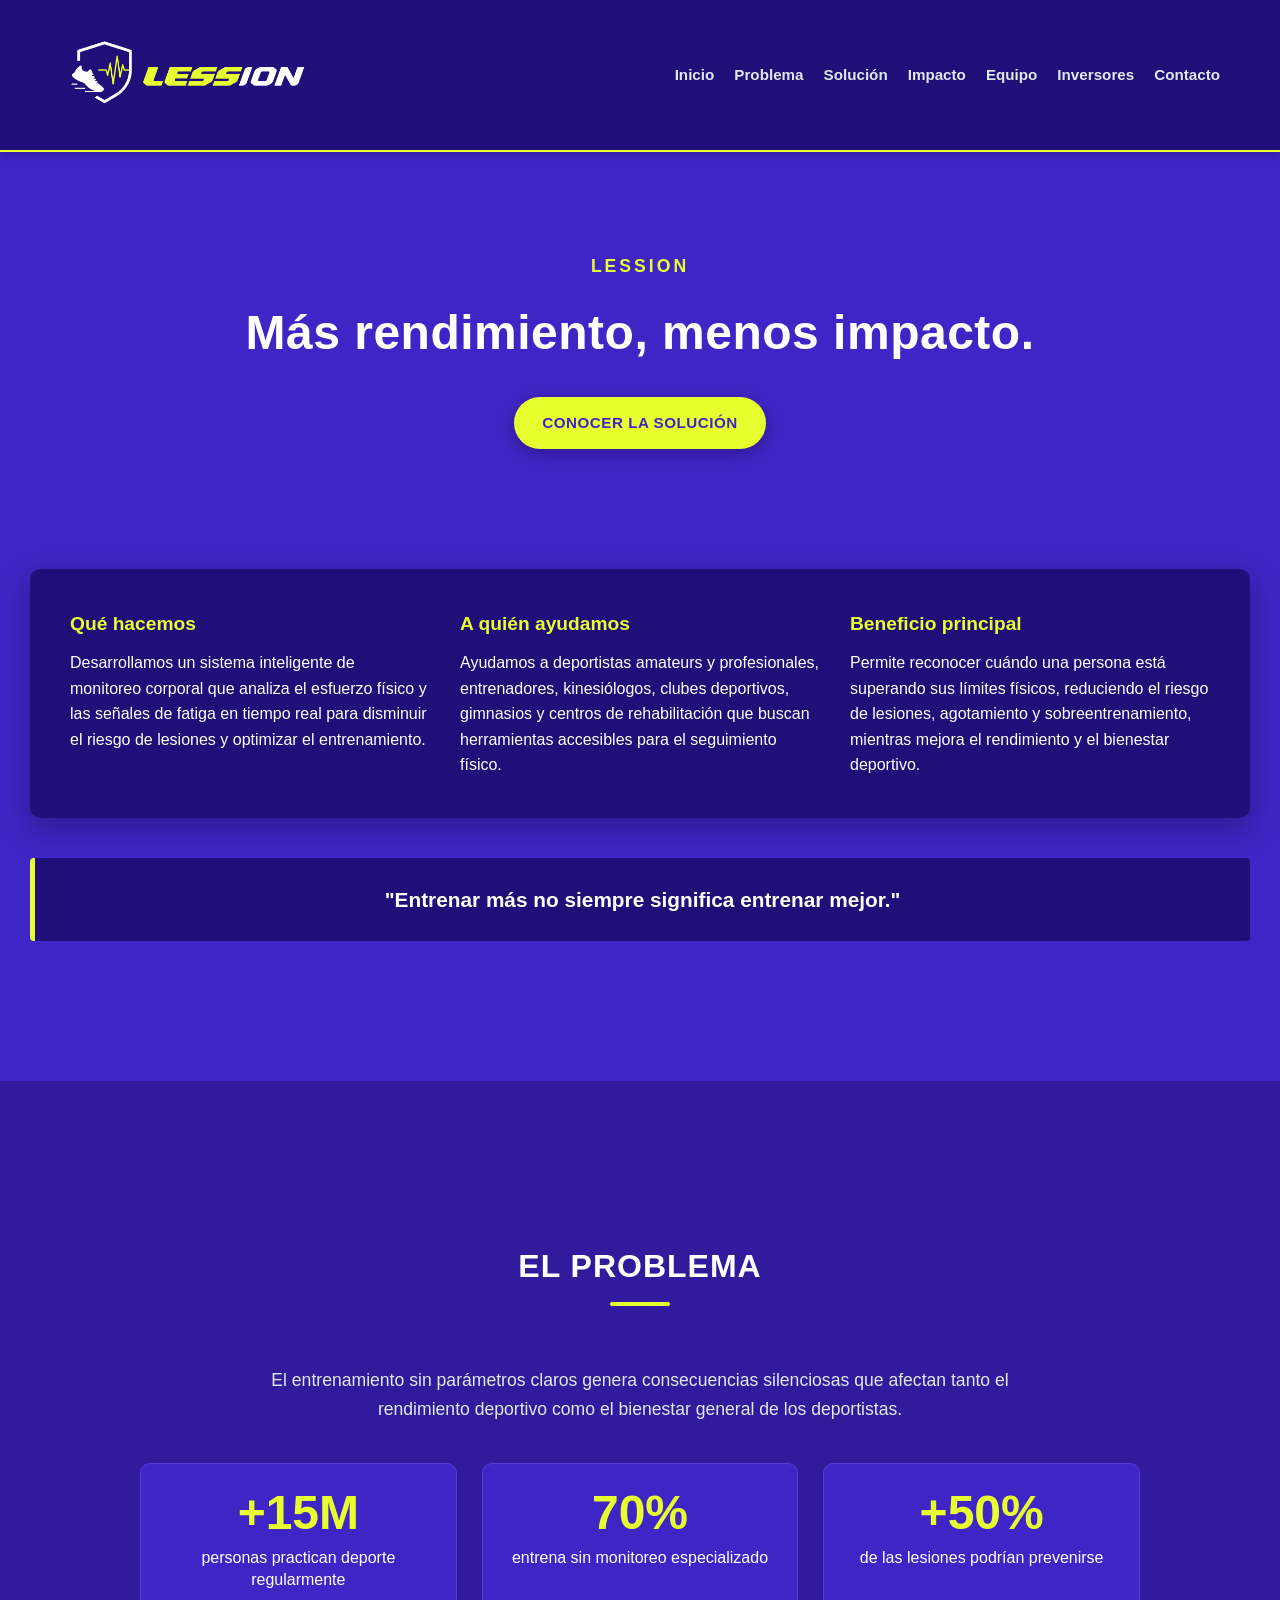
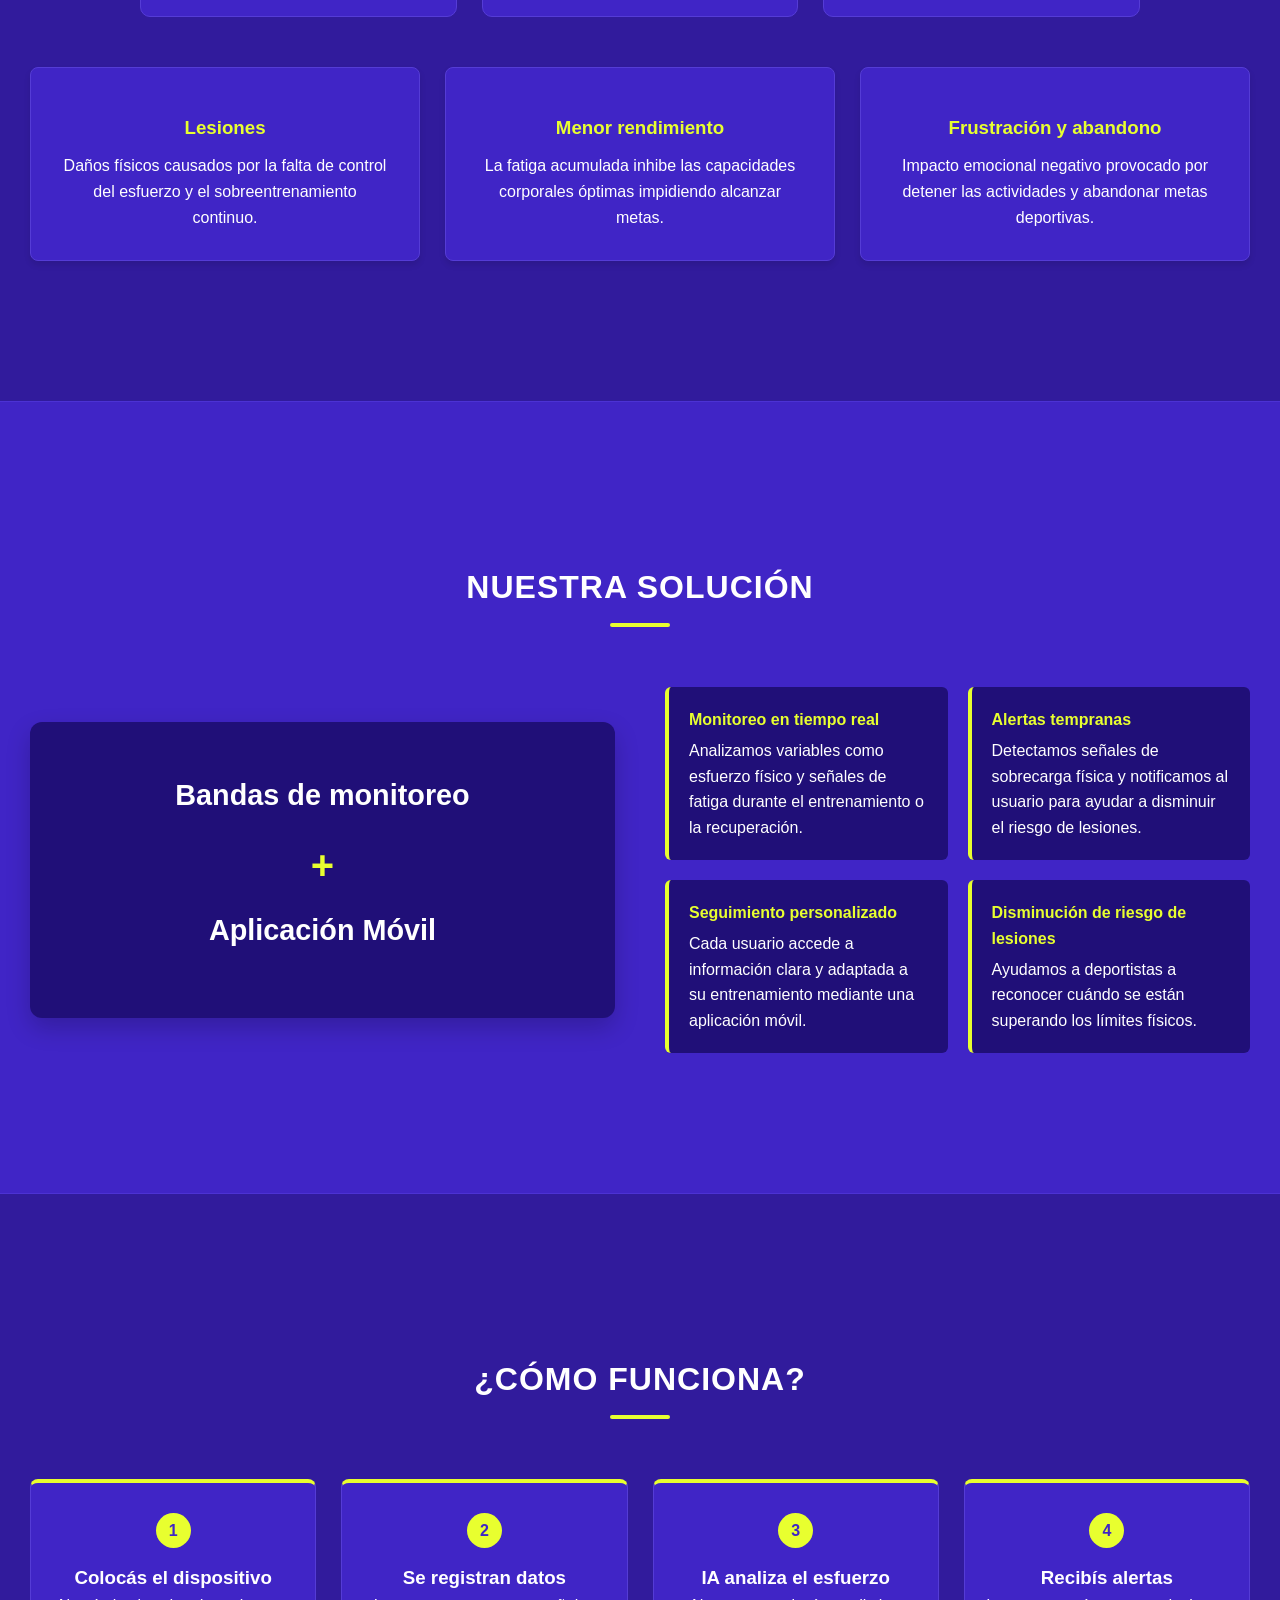
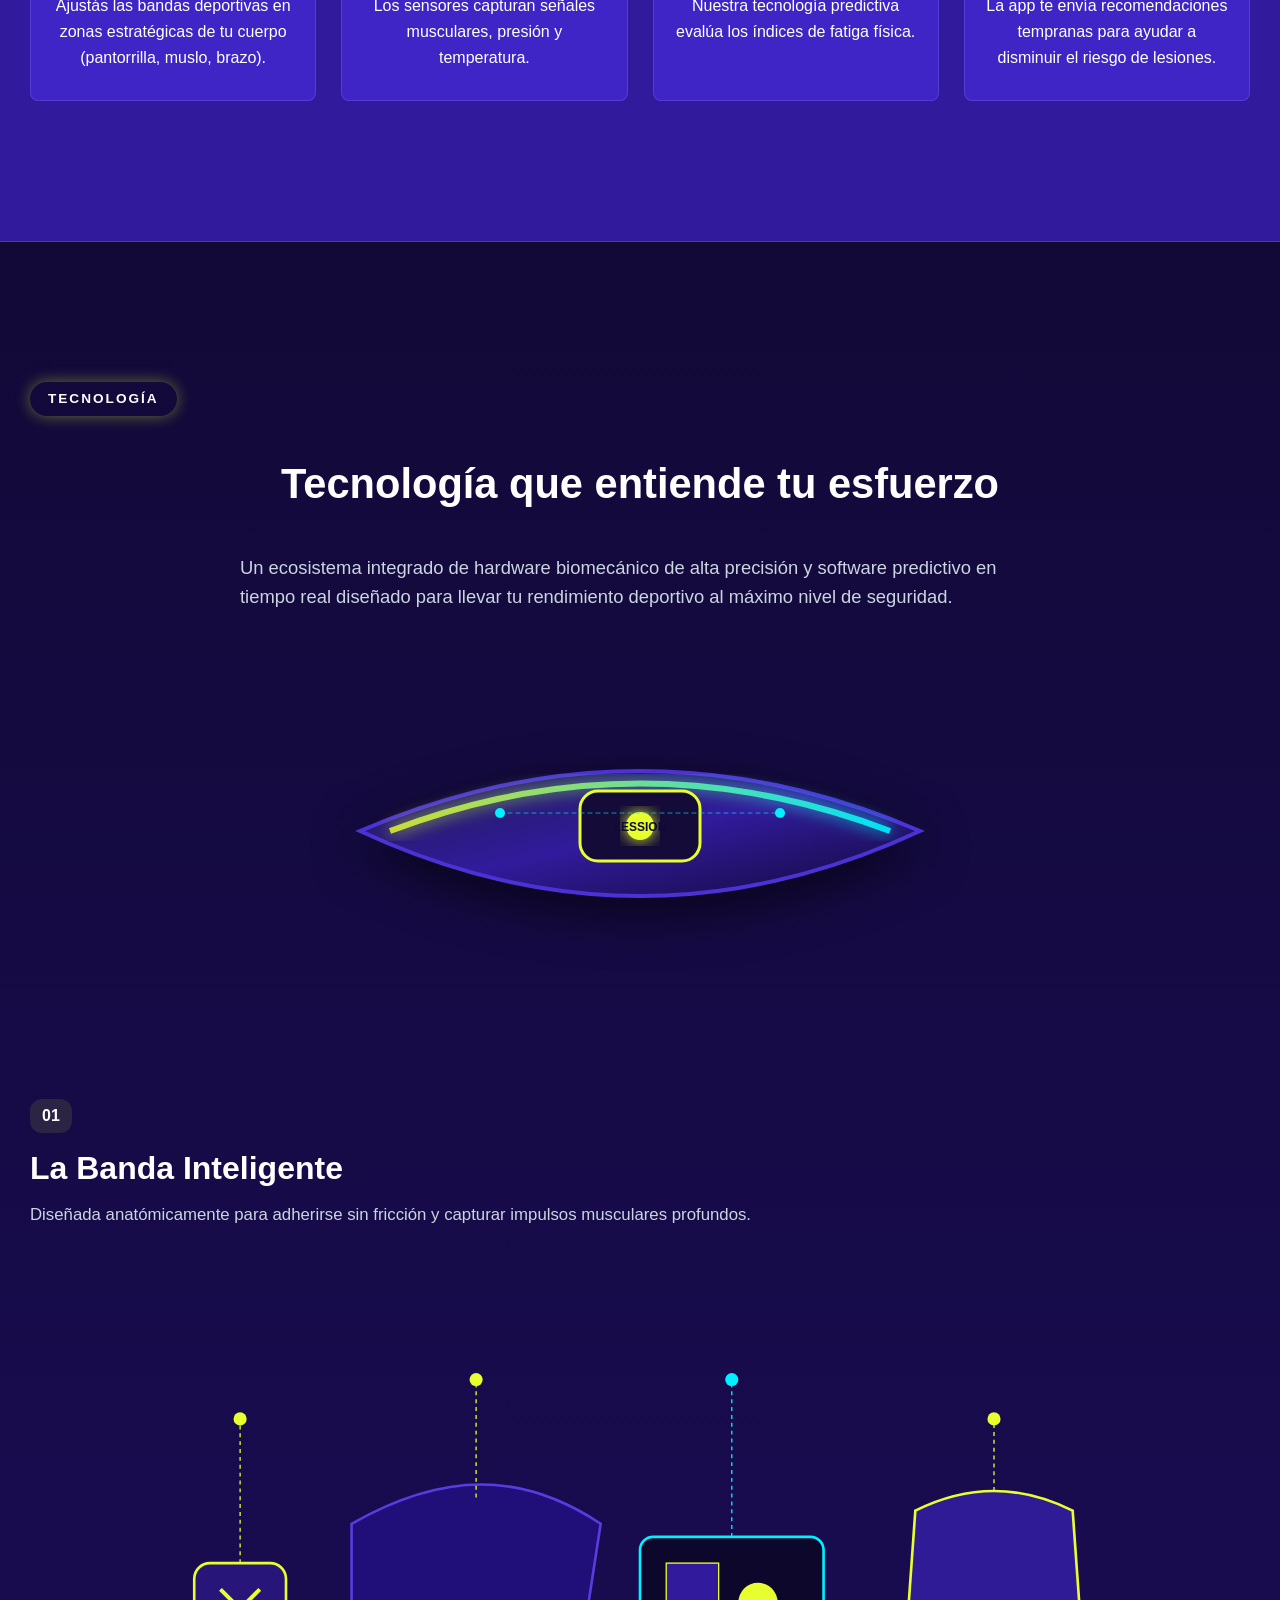
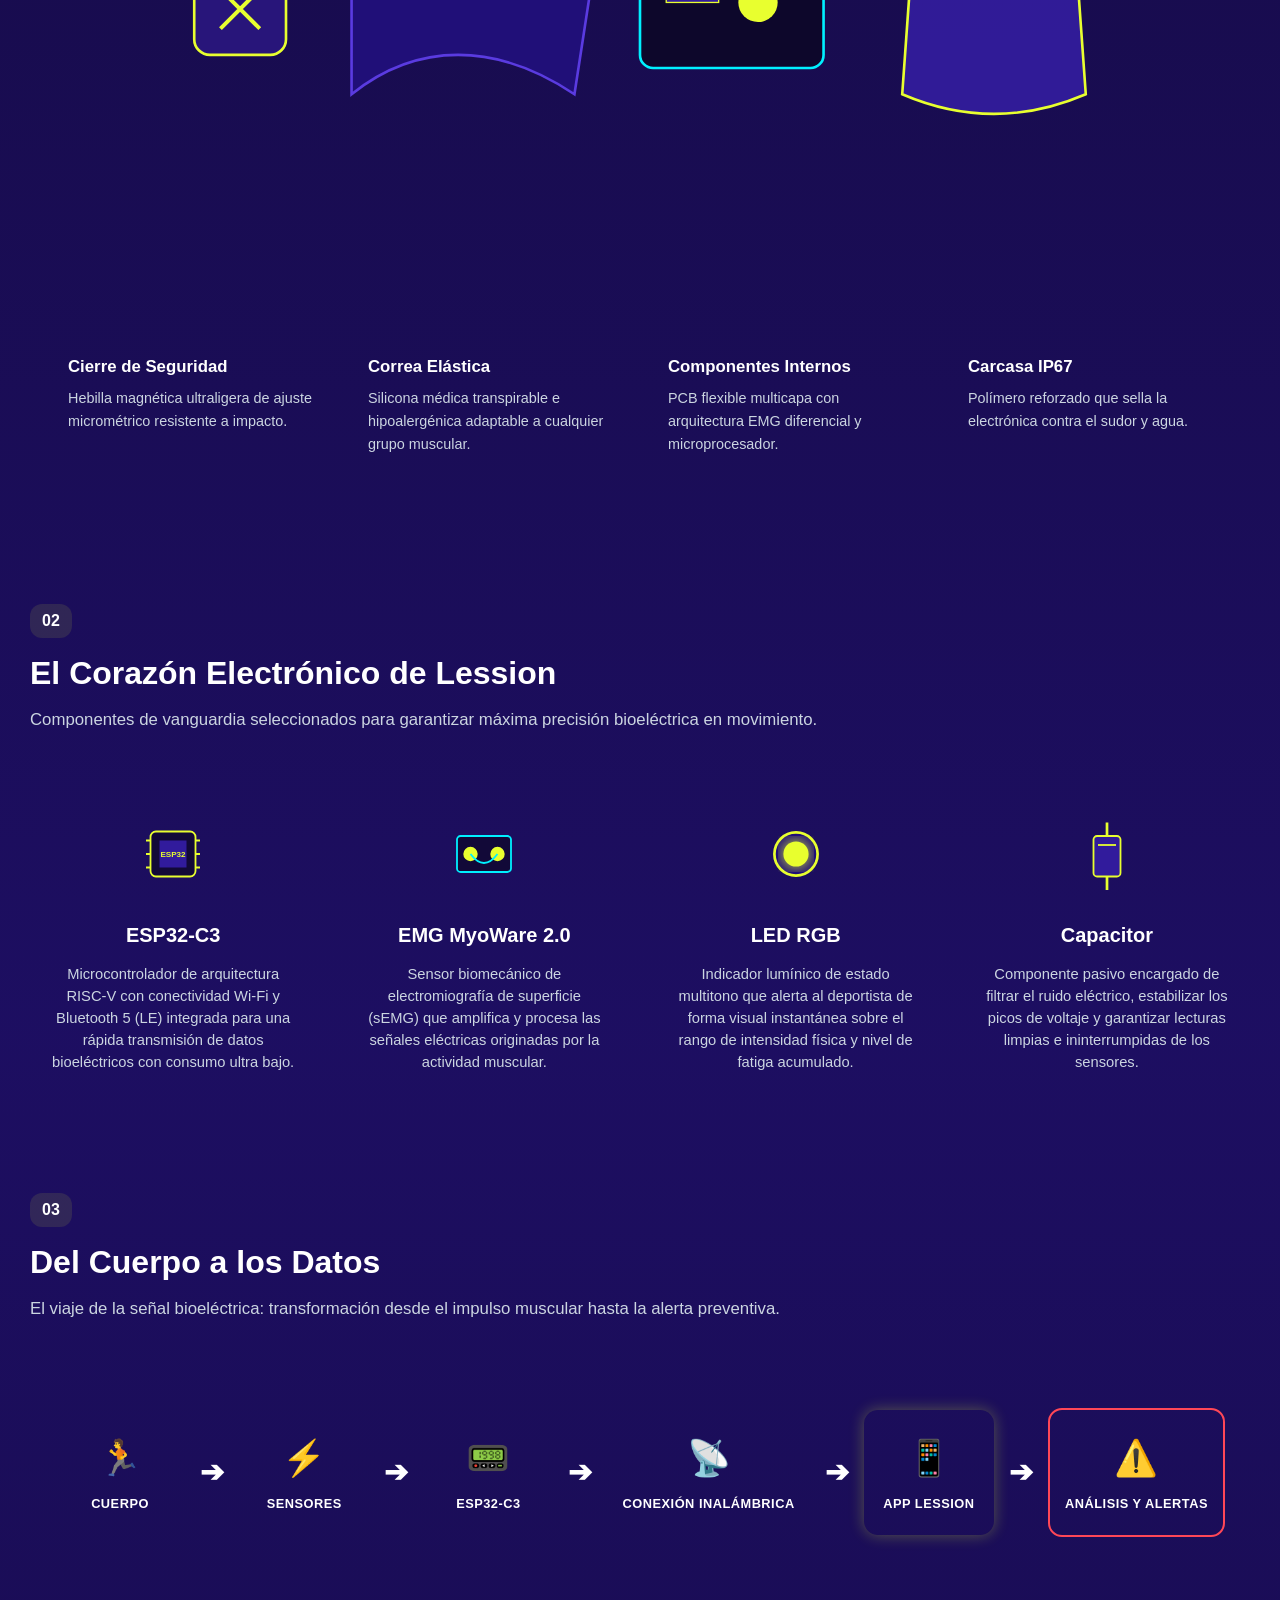
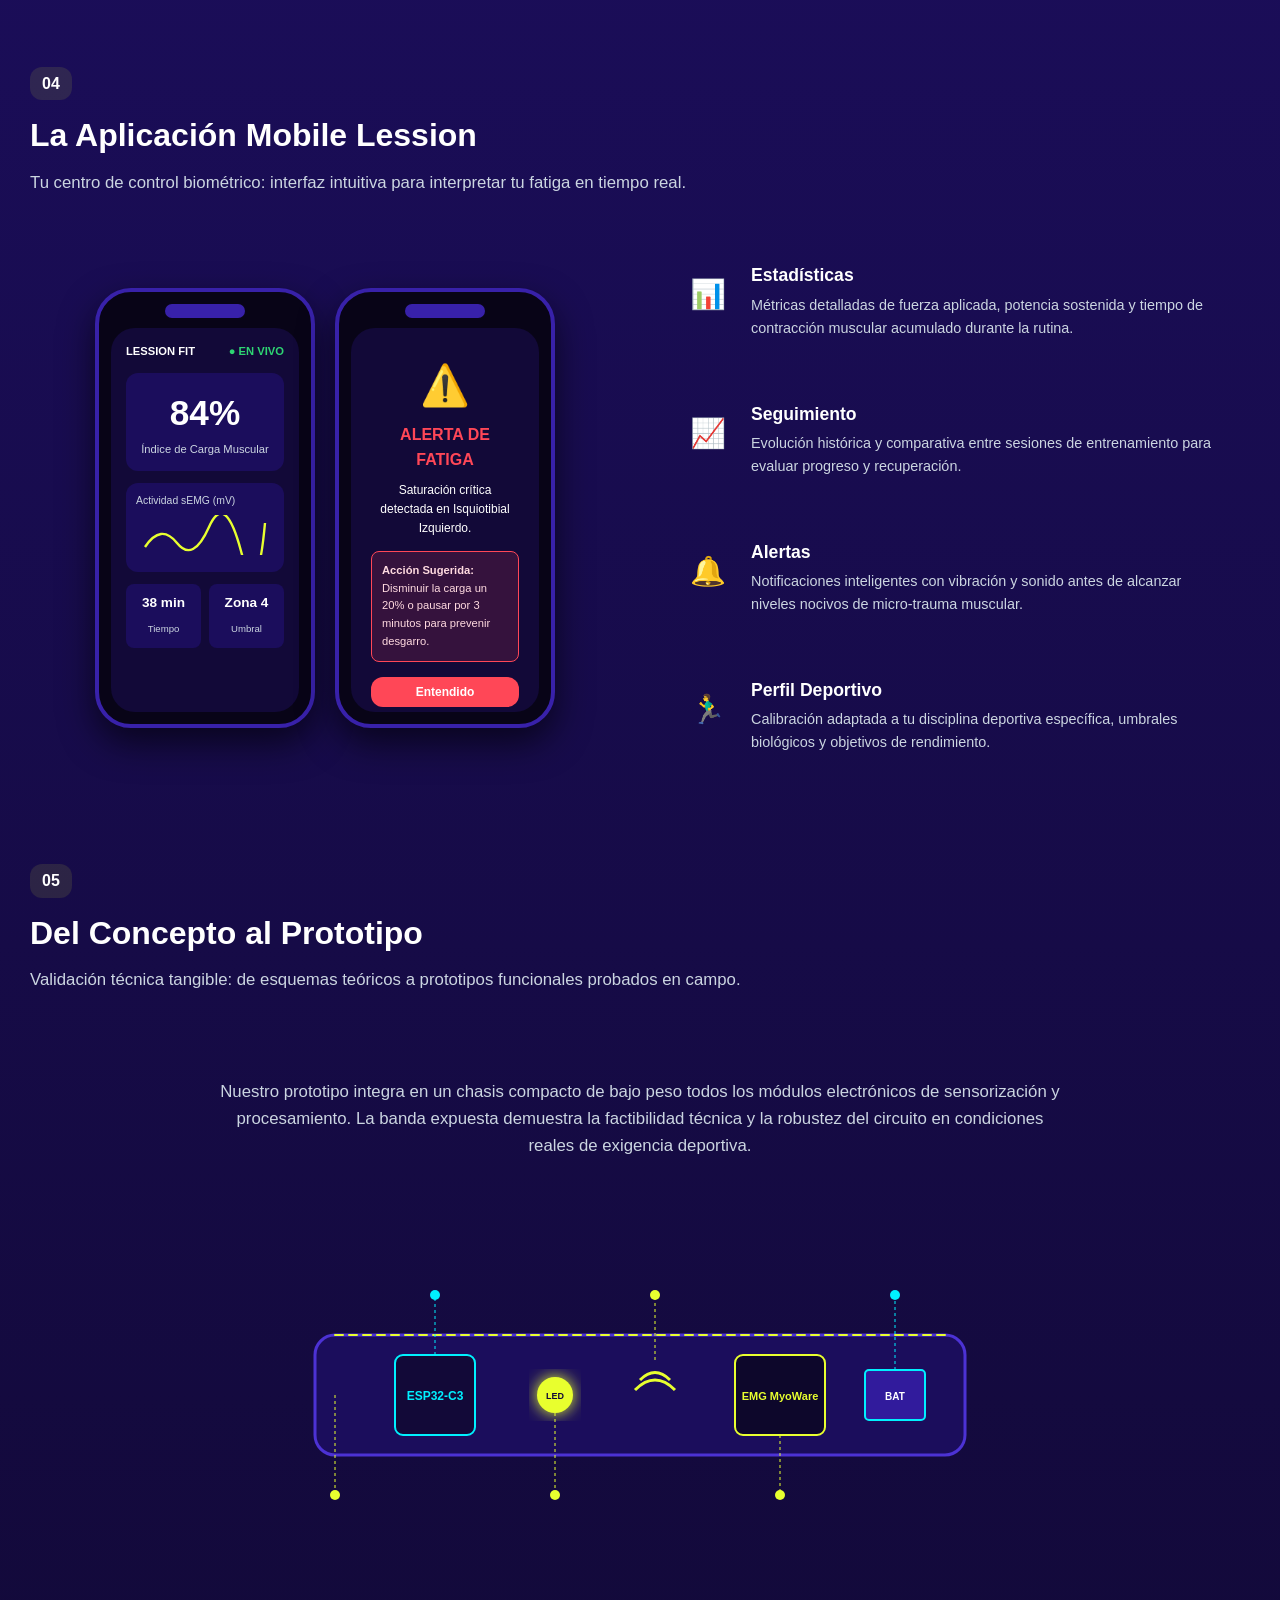
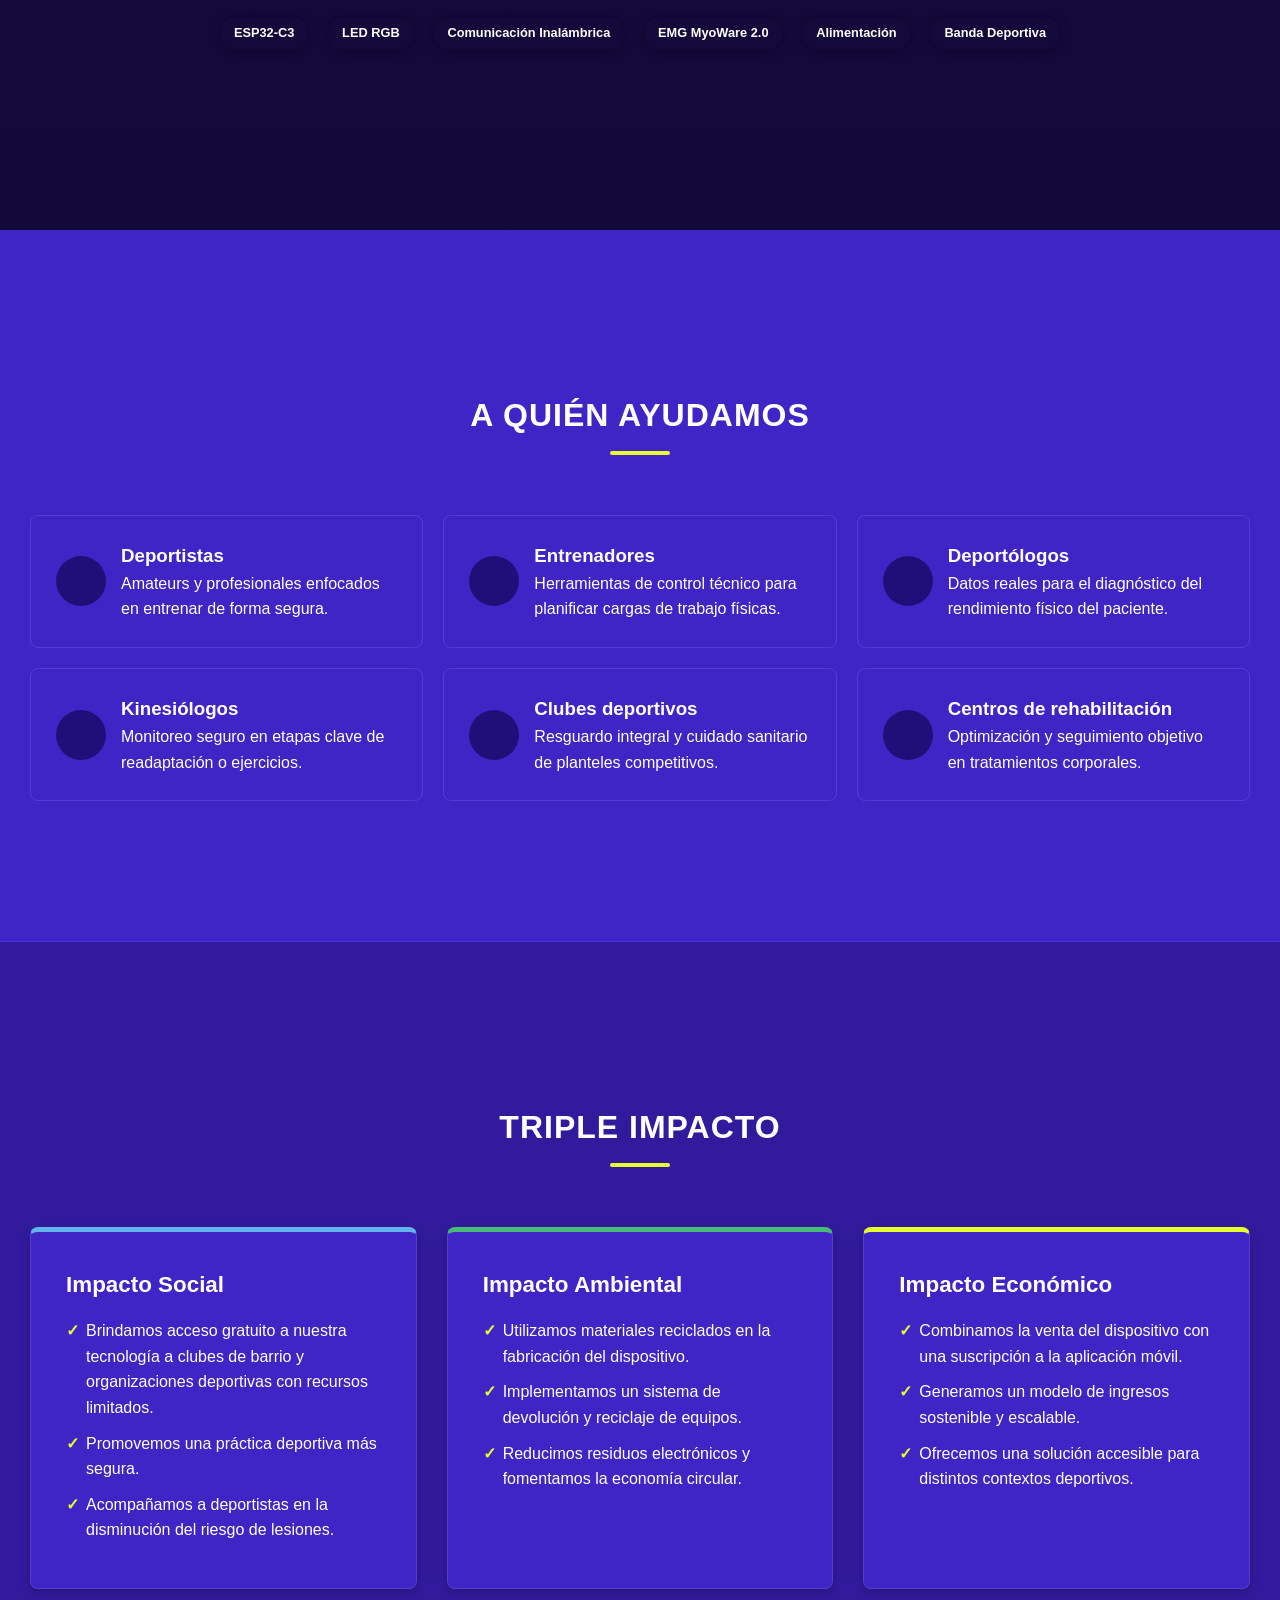
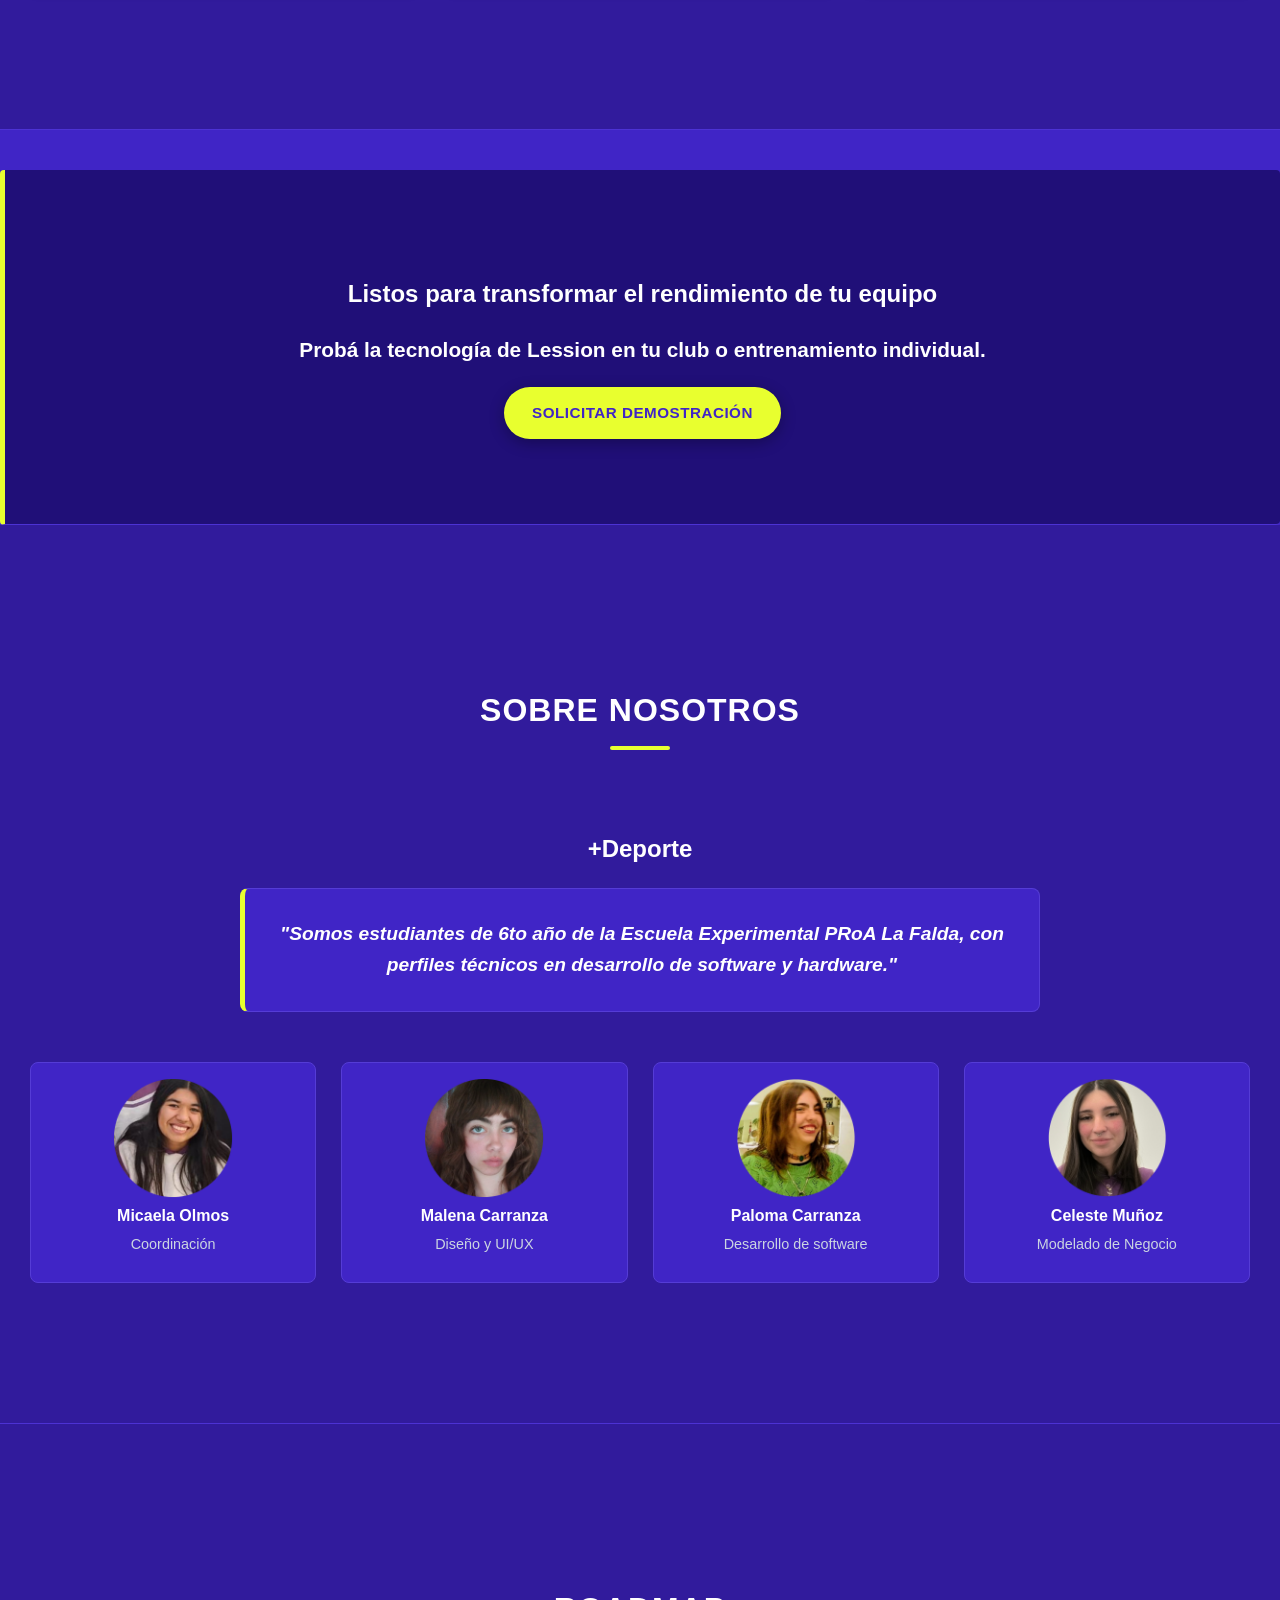
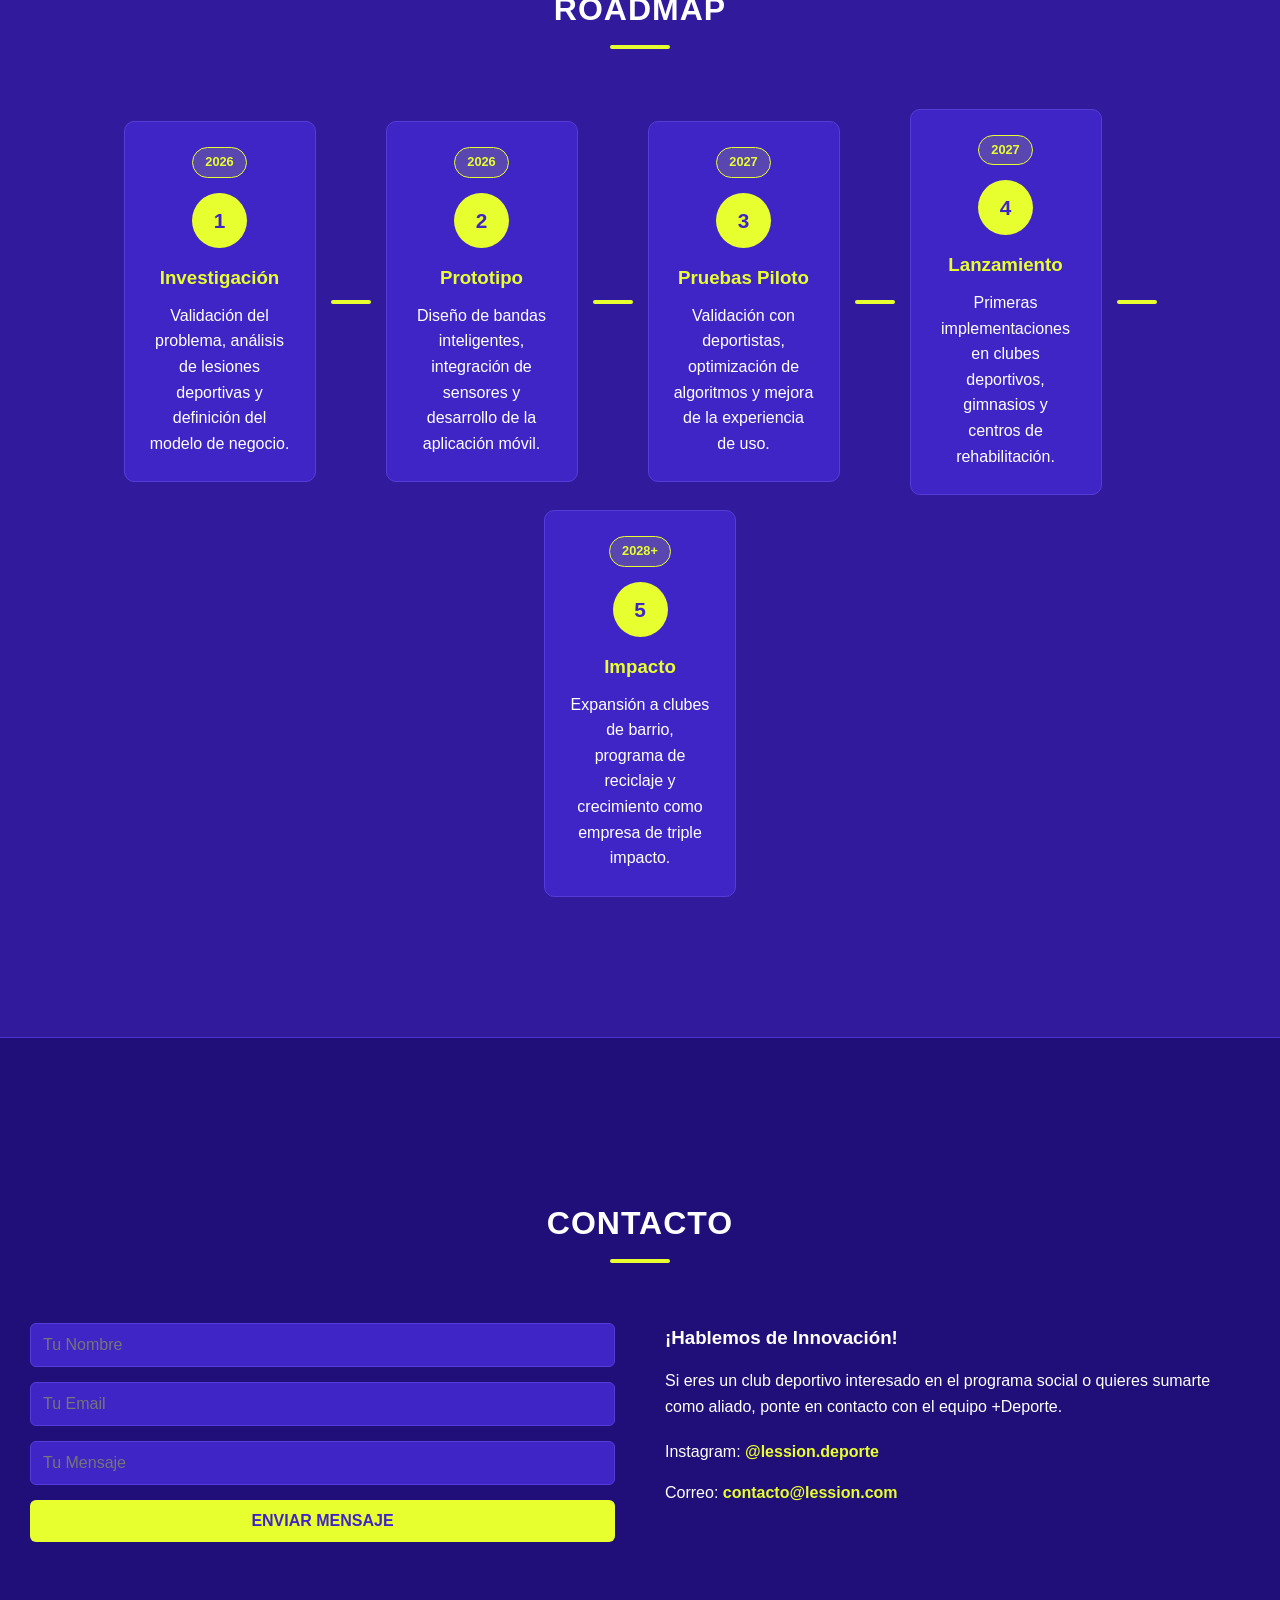
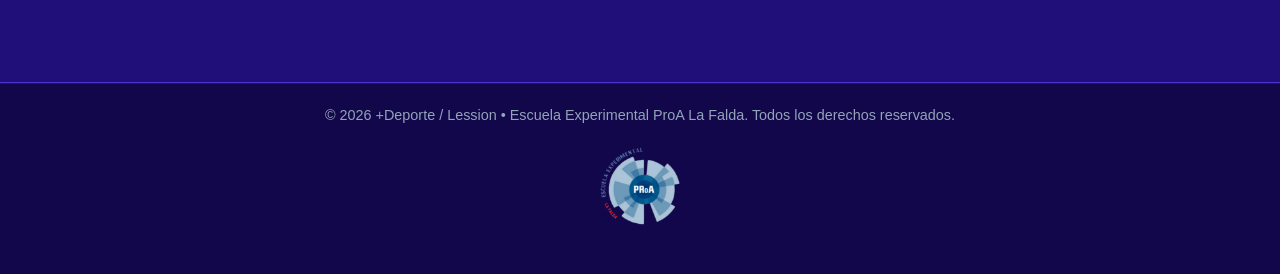
==== commit 80c8ecc6: "Add files via upload" ====
--- a/lessionWeb/index.html
+++ b/lessionWeb/index.html
@@ -153,6 +153,412 @@
         </div>
     </section>
 
+    <!-- =================================================================== -->
+    <!-- SECCIÓN PRINCIPAL: TECNOLOGÍA LESSION (DESGLOSE COMPLETO EN 5 PARTES) -->
+    <!-- =================================================================== -->
+    <section id="tecnologia" class="tech-section-main">
+        <div class="container">
+
+            <!-- ENCABEZADO DE TECNOLOGÍA -->
+            <div class="tech-header text-center">
+                <span class="badge-tech">TECNOLOGÍA</span>
+                <h2 class="tech-main-title">Tecnología que entiende tu esfuerzo</h2>
+                <p class="tech-description">
+                    Un ecosistema integrado de hardware biomecánico de alta precisión y software predictivo en tiempo real diseñado para llevar tu rendimiento deportivo al máximo nivel de seguridad.
+                </p>
+                <!-- Render principal de la banda deportiva -->
+                <div class="tech-hero-render">
+                    <svg viewBox="0 0 800 350" class="svg-render-band" xmlns="http://www.w3.org/2000/svg">
+                        <defs>
+                            <linearGradient id="bandGrad" x1="0%" y1="0%" x2="100%" y2="100%">
+                                <stop offset="0%" stop-color="#1e1b4b" />
+                                <stop offset="50%" stop-color="#311b9c" />
+                                <stop offset="100%" stop-color="#120938" />
+                            </linearGradient>
+                            <linearGradient id="neonGlow" x1="0%" y1="0%" x2="100%" y2="0%">
+                                <stop offset="0%" stop-color="#e8ff2f" stop-opacity="0.8"/>
+                                <stop offset="100%" stop-color="#00f0ff" stop-opacity="0.9"/>
+                            </linearGradient>
+                            <filter id="glowEffect" x="-20%" y="-20%" width="140%" height="140%">
+                                <feGaussianBlur stdDeviation="8" result="blur" />
+                                <feComposite in="SourceGraphic" in2="blur" operator="over" />
+                            </filter>
+                        </defs>
+
+                        <!-- Banda flexible ergonómica -->
+                        <path d="M 120 180 Q 400 60 680 180 Q 400 310 120 180 Z" fill="url(#bandGrad)" stroke="#4c32d4" stroke-width="4" />
+                        <path d="M 150 180 Q 400 85 650 180" fill="none" stroke="url(#neonGlow)" stroke-width="6" filter="url(#glowEffect)" />
+                        
+                        <!-- Módulo central ciego con LED inteligente -->
+                        <rect x="340" y="140" width="120" height="70" rx="18" fill="#150b38" stroke="#e8ff2f" stroke-width="3" />
+                        <circle cx="400" cy="175" r="14" fill="#e8ff2f" filter="url(#glowEffect)" />
+                        <text x="400" y="180" text-anchor="middle" fill="#120938" font-weight="900" font-size="12">LESSION</text>
+
+                        <!-- Puntos de transmisión de señal -->
+                        <circle cx="260" cy="162" r="5" fill="#00f0ff" />
+                        <circle cx="540" cy="162" r="5" fill="#00f0ff" />
+                        <line x1="260" y1="162" x2="540" y2="162" stroke="#00f0ff" stroke-linecap="round" stroke-dasharray="4 4" stroke-opacity="0.6"/>
+                    </svg>
+                </div>
+            </div>
+
+            <!-- SECCIÓN 1 — LA BANDA INTELIGENTE (VISTA EXPLOTADA CON ETIQUETAS) -->
+            <div class="tech-block">
+                <div class="block-title-wrapper text-center">
+                    <span class="sub-number">01</span>
+                    <h3 class="block-title">La Banda Inteligente</h3>
+                    <p class="block-subtitle">Diseñada anatómicamente para adherirse sin fricción y capturar impulsos musculares profundos.</p>
+                </div>
+
+                <div class="exploded-view-container">
+                    <div class="exploded-svg-wrapper">
+                        <svg viewBox="0 0 900 450" class="svg-exploded" xmlns="http://www.w3.org/2000/svg">
+                            <!-- Capa 1: Cierre -->
+                            <g class="exploded-layer" transform="translate(60, 0)">
+                                <rect x="50" y="190" width="70" height="70" rx="12" fill="#28157a" stroke="#e8ff2f" stroke-width="2"/>
+                                <path d="M 70 210 L 100 240 M 100 210 L 70 240" stroke="#e8ff2f" stroke-width="3"/>
+                                <line x1="85" y1="190" x2="85" y2="80" stroke="#e8ff2f" stroke-dasharray="3 3"/>
+                                <circle cx="85" cy="80" r="5" fill="#e8ff2f"/>
+                            </g>
+
+                            <!-- Capa 2: Correa de Silicona -->
+                            <g class="exploded-layer" transform="translate(180, 0)">
+                                <path d="M 50 160 C 120 120, 180 120, 240 160 L 220 290 C 160 250, 100 250, 50 290 Z" fill="#200f78" stroke="#5a3be0" stroke-width="2"/>
+                                <line x1="145" y1="140" x2="145" y2="50" stroke="#e8ff2f" stroke-dasharray="3 3"/>
+                                <circle cx="145" cy="50" r="5" fill="#e8ff2f"/>
+                            </g>
+
+                            <!-- Capa 3: Componentes Internos -->
+                            <g class="exploded-layer" transform="translate(420, 0)">
+                                <rect x="30" y="170" width="140" height="100" rx="10" fill="#0d072b" stroke="#00f0ff" stroke-width="2"/>
+                                <rect x="50" y="190" width="40" height="30" fill="#311b9c" stroke="#e8ff2f"/>
+                                <circle cx="120" cy="220" r="15" fill="#e8ff2f"/>
+                                <line x1="100" y1="170" x2="100" y2="50" stroke="#00f0ff" stroke-dasharray="3 3"/>
+                                <circle cx="100" cy="50" r="5" fill="#00f0ff"/>
+                            </g>
+
+                            <!-- Capa 4: Carcasa Protectora -->
+                            <g class="exploded-layer" transform="translate(640, 0)">
+                                <path d="M 20 150 Q 80 120 140 150 L 150 290 Q 80 320 10 290 Z" fill="rgba(64, 37, 198, 0.6)" stroke="#e8ff2f" stroke-width="2"/>
+                                <line x1="80" y1="135" x2="80" y2="80" stroke="#e8ff2f" stroke-dasharray="3 3"/>
+                                <circle cx="80" cy="80" r="5" fill="#e8ff2f"/>
+                            </g>
+                        </svg>
+
+                        <!-- Etiquetas explicativas -->
+                        <div class="exploded-labels">
+                            <div class="label-card label-cierre">
+                                <h4>Cierre de Seguridad</h4>
+                                <p>Hebilla magnética ultraligera de ajuste micrométrico resistente a impacto.</p>
+                            </div>
+                            <div class="label-card label-correa">
+                                <h4>Correa Elástica</h4>
+                                <p>Silicona médica transpirable e hipoalergénica adaptable a cualquier grupo muscular.</p>
+                            </div>
+                            <div class="label-card label-internos">
+                                <h4>Componentes Internos</h4>
+                                <p>PCB flexible multicapa con arquitectura EMG diferencial y microprocesador.</p>
+                            </div>
+                            <div class="label-card label-carcasa">
+                                <h4>Carcasa IP67</h4>
+                                <p>Polímero reforzado que sella la electrónica contra el sudor y agua.</p>
+                            </div>
+                        </div>
+                    </div>
+                </div>
+            </div>
+
+            <!-- SECCIÓN 2 — EL CORAZÓN ELECTRÓNICO DE LESSION (4 TARJETAS) -->
+            <div class="tech-block">
+                <div class="block-title-wrapper text-center">
+                    <span class="sub-number">02</span>
+                    <h3 class="block-title">El Corazón Electrónico de Lession</h3>
+                    <p class="block-subtitle">Componentes de vanguardia seleccionados para garantizar máxima precisión bioeléctrica en movimiento.</p>
+                </div>
+
+                <div class="components-grid">
+                    <!-- Componente 1 -->
+                    <div class="component-card">
+                        <div class="component-svg-box">
+                            <svg viewBox="0 0 100 100" class="component-svg">
+                                <rect x="25" y="25" width="50" height="50" rx="6" fill="#120938" stroke="#e8ff2f" stroke-width="2"/>
+                                <rect x="35" y="35" width="30" height="30" fill="#311b9c" />
+                                <text x="50" y="53" font-size="9" fill="#e8ff2f" font-weight="bold" text-anchor="middle">ESP32</text>
+                                <!-- Pins -->
+                                <path d="M 20 35 H 25 M 20 50 H 25 M 20 65 H 25 M 75 35 H 80 M 75 50 H 80 M 75 65 H 80" stroke="#e8ff2f" stroke-width="2"/>
+                            </svg>
+                        </div>
+                        <h4>ESP32-C3</h4>
+                        <p>Microcontrolador de arquitectura RISC-V con conectividad Wi-Fi y Bluetooth 5 (LE) integrada para una rápida transmisión de datos bioeléctricos con consumo ultra bajo.</p>
+                    </div>
+
+                    <!-- Componente 2 -->
+                    <div class="component-card">
+                        <div class="component-svg-box">
+                            <svg viewBox="0 0 100 100" class="component-svg">
+                                <rect x="20" y="30" width="60" height="40" rx="4" fill="#120938" stroke="#00f0ff" stroke-width="2"/>
+                                <circle cx="35" cy="50" r="8" fill="#e8ff2f"/>
+                                <circle cx="65" cy="50" r="8" fill="#e8ff2f"/>
+                                <path d="M 35 50 Q 50 70 65 50" stroke="#00f0ff" fill="none" stroke-width="2"/>
+                            </svg>
+                        </div>
+                        <h4>EMG MyoWare 2.0</h4>
+                        <p>Sensor biomecánico de electromiografía de superficie (sEMG) que amplifica y procesa las señales eléctricas originadas por la actividad muscular.</p>
+                    </div>
+
+                    <!-- Componente 3 -->
+                    <div class="component-card">
+                        <div class="component-svg-box">
+                            <svg viewBox="0 0 100 100" class="component-svg">
+                                <circle cx="50" cy="50" r="24" fill="#200f78" stroke="#e8ff2f" stroke-width="3"/>
+                                <circle cx="50" cy="50" r="14" fill="#e8ff2f" filter="url(#glowEffect)"/>
+                            </svg>
+                        </div>
+                        <h4>LED RGB</h4>
+                        <p>Indicador lumínico de estado multitono que alerta al deportista de forma visual instantánea sobre el rango de intensidad física y nivel de fatiga acumulado.</p>
+                    </div>
+
+                    <!-- Componente 4 -->
+                    <div class="component-card">
+                        <div class="component-svg-box">
+                            <svg viewBox="0 0 100 100" class="component-svg">
+                                <rect x="35" y="30" width="30" height="45" rx="4" fill="#311b9c" stroke="#e8ff2f" stroke-width="2"/>
+                                <line x1="50" y1="15" x2="50" y2="30" stroke="#e8ff2f" stroke-width="3"/>
+                                <line x1="50" y1="75" x2="50" y2="90" stroke="#e8ff2f" stroke-width="3"/>
+                                <line x1="40" y1="40" x2="60" y2="40" stroke="#e8ff2f" stroke-width="2"/>
+                            </svg>
+                        </div>
+                        <h4>Capacitor</h4>
+                        <p>Componente pasivo encargado de filtrar el ruido eléctrico, estabilizar los picos de voltaje y garantizar lecturas limpias e ininterrumpidas de los sensores.</p>
+                    </div>
+                </div>
+            </div>
+
+            <!-- SECCIÓN 3 — DEL CUERPO A LOS DATOS (DIAGRAMA DE FLUJO CON ÍCONOS Y FLECHAS) -->
+            <div class="tech-block">
+                <div class="block-title-wrapper text-center">
+                    <span class="sub-number">03</span>
+                    <h3 class="block-title">Del Cuerpo a los Datos</h3>
+                    <p class="block-subtitle">El viaje de la señal bioeléctrica: transformación desde el impulso muscular hasta la alerta preventiva.</p>
+                </div>
+
+                <div class="flow-pipeline">
+                    <div class="flow-step">
+                        <div class="flow-node">
+                            <span class="flow-icon">🏃</span>
+                            <span class="flow-label">CUERPO</span>
+                        </div>
+                    </div>
+                    <div class="flow-arrow">➔</div>
+
+                    <div class="flow-step">
+                        <div class="flow-node">
+                            <span class="flow-icon">⚡</span>
+                            <span class="flow-label">SENSORES</span>
+                        </div>
+                    </div>
+                    <div class="flow-arrow">➔</div>
+
+                    <div class="flow-step">
+                        <div class="flow-node">
+                            <span class="flow-icon">📟</span>
+                            <span class="flow-label">ESP32-C3</span>
+                        </div>
+                    </div>
+                    <div class="flow-arrow">➔</div>
+
+                    <div class="flow-step">
+                        <div class="flow-node">
+                            <span class="flow-icon">📡</span>
+                            <span class="flow-label">CONEXIÓN INALÁMBRICA</span>
+                        </div>
+                    </div>
+                    <div class="flow-arrow">➔</div>
+
+                    <div class="flow-step">
+                        <div class="flow-node highlight-node">
+                            <span class="flow-icon">📱</span>
+                            <span class="flow-label">APP LESSION</span>
+                        </div>
+                    </div>
+                    <div class="flow-arrow">➔</div>
+
+                    <div class="flow-step">
+                        <div class="flow-node alert-node">
+                            <span class="flow-icon">⚠️</span>
+                            <span class="flow-label">ANÁLISIS Y ALERTAS</span>
+                        </div>
+                    </div>
+                </div>
+            </div>
+
+            <!-- SECCIÓN 4 — LA APLICACIÓN (MOCKUPS + FUNCIONALIDADES) -->
+            <div class="tech-block">
+                <div class="block-title-wrapper text-center">
+                    <span class="sub-number">04</span>
+                    <h3 class="block-title">La Aplicación Mobile Lession</h3>
+                    <p class="block-subtitle">Tu centro de control biométrico: interfaz intuitiva para interpretar tu fatiga en tiempo real.</p>
+                </div>
+
+                <div class="app-display-wrapper">
+                    <!-- Mockups de Teléfonos -->
+                    <div class="phones-container">
+                        <!-- Teléfono 1: Dashboard y Gráficos -->
+                        <div class="phone-mockup">
+                            <div class="phone-notch"></div>
+                            <div class="phone-screen">
+                                <div class="app-header-ui">
+                                    <span class="app-brand">LESSION FIT</span>
+                                    <span class="live-dot">● EN VIVO</span>
+                                </div>
+                                <div class="widget-metric">
+                                    <div class="metric-val">84%</div>
+                                    <div class="metric-lbl">Índice de Carga Muscular</div>
+                                </div>
+                                <div class="widget-chart">
+                                    <span class="chart-title">Actividad sEMG (mV)</span>
+                                    <svg viewBox="0 0 150 50" class="sparkline-svg">
+                                        <path d="M 0 40 Q 20 10, 40 35 T 80 15 T 120 45 T 150 10" fill="none" stroke="#e8ff2f" stroke-width="3"/>
+                                    </svg>
+                                </div>
+                                <div class="widget-stats-row">
+                                    <div class="mini-stat"><span>38 min</span><small>Tiempo</small></div>
+                                    <div class="mini-stat"><span>Zona 4</span><small>Umbral</small></div>
+                                </div>
+                            </div>
+                        </div>
+
+                        <!-- Teléfono 2: Alerta de Fatiga Muscular -->
+                        <div class="phone-mockup phone-alert-screen">
+                            <div class="phone-notch"></div>
+                            <div class="phone-screen">
+                                <div class="alert-box-ui">
+                                    <div class="alert-icon-big">⚠️</div>
+                                    <h4>ALERTA DE FATIGA</h4>
+                                    <p class="alert-sub">Saturación crítica detectada en Isquiotibial Izquierdo.</p>
+                                    <div class="alert-recommendation">
+                                        <strong>Acción Sugerida:</strong><br>
+                                        Disminuir la carga un 20% o pausar por 3 minutos para prevenir desgarro.
+                                    </div>
+                                    <button class="btn-app-action">Entendido</button>
+                                </div>
+                            </div>
+                        </div>
+                    </div>
+
+                    <!-- 4 Funcionalidades -->
+                    <div class="app-features-grid">
+                        <div class="feature-card">
+                            <div class="feat-icon">📊</div>
+                            <div class="feat-content">
+                                <h4>Estadísticas</h4>
+                                <p>Métricas detalladas de fuerza aplicada, potencia sostenida y tiempo de contracción muscular acumulado durante la rutina.</p>
+                            </div>
+                        </div>
+                        <div class="feature-card">
+                            <div class="feat-icon">📈</div>
+                            <div class="feat-content">
+                                <h4>Seguimiento</h4>
+                                <p>Evolución histórica y comparativa entre sesiones de entrenamiento para evaluar progreso y recuperación.</p>
+                            </div>
+                        </div>
+                        <div class="feature-card">
+                            <div class="feat-icon">🔔</div>
+                            <div class="feat-content">
+                                <h4>Alertas</h4>
+                                <p>Notificaciones inteligentes con vibración y sonido antes de alcanzar niveles nocivos de micro-trauma muscular.</p>
+                            </div>
+                        </div>
+                        <div class="feature-card">
+                            <div class="feat-icon">🏃‍♂️</div>
+                            <div class="feat-content">
+                                <h4>Perfil Deportivo</h4>
+                                <p>Calibración adaptada a tu disciplina deportiva específica, umbrales biológicos y objetivos de rendimiento.</p>
+                            </div>
+                        </div>
+                    </div>
+                </div>
+            </div>
+
+            <!-- SECCIÓN 5 — DEL CONCEPTO AL PROTOTIPO (ELECTRÓNICA EXPUESTA Y ETIQUETAS) -->
+            <div class="tech-block">
+                <div class="block-title-wrapper text-center">
+                    <span class="sub-number">05</span>
+                    <h3 class="block-title">Del Concepto al Prototipo</h3>
+                    <p class="block-subtitle">Validación técnica tangible: de esquemas teóricos a prototipos funcionales probados en campo.</p>
+                </div>
+
+                <div class="prototype-container">
+                    <p class="prototype-explanation">
+                        Nuestro prototipo integra en un chasis compacto de bajo peso todos los módulos electrónicos de sensorización y procesamiento. La banda expuesta demuestra la factibilidad técnica y la robustez del circuito en condiciones reales de exigencia deportiva.
+                    </p>
+
+                    <div class="prototype-visual-board">
+                        <svg viewBox="0 0 850 400" class="svg-prototype" xmlns="http://www.w3.org/2000/svg">
+                            <!-- Chasis Base de la Banda -->
+                            <rect x="100" y="140" width="650" height="120" rx="20" fill="#1b0d5c" stroke="#4c32d4" stroke-width="3"/>
+                            <path d="M 120 140 H 730" stroke="#e8ff2f" stroke-linecap="round" stroke-width="2" stroke-dasharray="8 6"/>
+
+                            <!-- Módulo ESP32-C3 -->
+                            <g transform="translate(180, 160)">
+                                <rect x="0" y="0" width="80" height="80" rx="8" fill="#120938" stroke="#00f0ff" stroke-width="2"/>
+                                <text x="40" y="45" fill="#00f0ff" font-size="12" font-weight="bold" text-anchor="middle">ESP32-C3</text>
+                                <line x1="40" y1="0" x2="40" y2="-60" stroke="#00f0ff" stroke-dasharray="3 3"/>
+                                <circle cx="40" cy="-60" r="5" fill="#00f0ff"/>
+                            </g>
+
+                            <!-- LED RGB -->
+                            <g transform="translate(320, 180)">
+                                <circle cx="20" cy="20" r="18" fill="#e8ff2f" filter="url(#glowEffect)"/>
+                                <text x="20" y="24" fill="#120938" font-size="9" font-weight="bold" text-anchor="middle">LED</text>
+                                <line x1="20" y1="38" x2="20" y2="120" stroke="#e8ff2f" stroke-dasharray="3 3"/>
+                                <circle cx="20" cy="120" r="5" fill="#e8ff2f"/>
+                            </g>
+
+                            <!-- Comunicación Inalámbrica -->
+                            <g transform="translate(420, 165)">
+                                <path d="M 0 30 Q 20 10, 40 30 M 5 20 Q 20 5, 35 20" fill="none" stroke="#e8ff2f" stroke-width="3"/>
+                                <line x1="20" y1="0" x2="20" y2="-65" stroke="#e8ff2f" stroke-dasharray="3 3"/>
+                                <circle cx="20" cy="-65" r="5" fill="#e8ff2f"/>
+                            </g>
+
+                            <!-- EMG MyoWare 2.0 -->
+                            <g transform="translate(520, 160)">
+                                <rect x="0" y="0" width="90" height="80" rx="8" fill="#0d072b" stroke="#e8ff2f" stroke-width="2"/>
+                                <text x="45" y="45" fill="#e8ff2f" font-size="11" font-weight="bold" text-anchor="middle">EMG MyoWare</text>
+                                <line x1="45" y1="80" x2="45" y2="140" stroke="#e8ff2f" stroke-dasharray="3 3"/>
+                                <circle cx="45" cy="140" r="5" fill="#e8ff2f"/>
+                            </g>
+
+                            <!-- Alimentación (Batería) -->
+                            <g transform="translate(650, 175)">
+                                <rect x="0" y="0" width="60" height="50" rx="4" fill="#311b9c" stroke="#00f0ff" stroke-width="2"/>
+                                <text x="30" y="30" fill="#ffffff" font-size="10" font-weight="bold" text-anchor="middle">BAT</text>
+                                <line x1="30" y1="0" x2="30" y2="-75" stroke="#00f0ff" stroke-dasharray="3 3"/>
+                                <circle cx="30" cy="-75" r="5" fill="#00f0ff"/>
+                            </g>
+
+                            <!-- Banda deportiva -->
+                            <line x1="120" y1="200" x2="120" y2="300" stroke="#e8ff2f" stroke-dasharray="3 3"/>
+                            <circle cx="120" cy="300" r="5" fill="#e8ff2f"/>
+                        </svg>
+
+                        <!-- Callouts / Pines flotantes -->
+                        <div class="proto-callouts">
+                            <span class="p-tag p-esp32">ESP32-C3</span>
+                            <span class="p-tag p-led">LED RGB</span>
+                            <span class="p-tag p-wireless">Comunicación Inalámbrica</span>
+                            <span class="p-tag p-emg">EMG MyoWare 2.0</span>
+                            <span class="p-tag p-power">Alimentación</span>
+                            <span class="p-tag p-band">Banda Deportiva</span>
+                        </div>
+                    </div>
+                </div>
+            </div>
+
+        </div>
+    </section>
+
     <section id="ayuda">
         <div class="container">
             <h2 class="section-title">A quién ayudamos</h2>
--- a/lessionWeb/style.css
+++ b/lessionWeb/style.css
@@ -366,6 +366,469 @@
             font-weight: bold;
             margin: 0 auto 15px auto;
         }
+
+        /* =================================================================== */
+/* SECCIÓN ESPECIAL: TECNOLOGÍA LESSION (DESGLOSE COMPLETO) */
+/* =================================================================== */
+.tech-section-main {
+    background: linear-gradient(180deg, rgba(13, 6, 40, 0.9) 0%, rgba(27, 13, 92, 0.95) 50%, rgba(13, 6, 40, 0.9) 100%);
+    padding: 80px 0;
+    border-top: 1px solid var(--border-color);
+    border-bottom: 1px solid var(--border-color);
+}
+
+.badge-tech {
+    background-color: var(--yellow-lime);
+    color: var(--indigo-bg);
+    font-weight: 900;
+    padding: 6px 18px;
+    border-radius: 20px;
+    font-size: 0.85rem;
+    letter-spacing: 2px;
+    display: inline-block;
+    margin-bottom: 15px;
+    box-shadow: 0 0 15px rgba(232, 255, 47, 0.4);
+}
+
+.tech-main-title {
+    font-size: 2.6rem;
+    font-weight: 900;
+    margin-bottom: 15px;
+    color: var(--white);
+}
+
+.tech-description {
+    max-width: 800px;
+    margin: 0 auto 40px auto;
+    font-size: 1.15rem;
+    color: var(--gray-text);
+}
+
+.tech-hero-render {
+    max-width: 800px;
+    margin: 0 auto;
+}
+
+.svg-render-band {
+    width: 100%;
+    height: auto;
+    filter: drop-shadow(0 15px 25px rgba(0,0,0,0.6));
+}
+
+/* CONTENEDOR DE BLOQUES TECNOLÓGICOS */
+.tech-block {
+    margin-top: 90px;
+}
+
+.block-title-wrapper {
+    margin-bottom: 45px;
+}
+
+.sub-number {
+    font-size: 1rem;
+    font-weight: 900;
+    color: var(--yellow-lime);
+    background-color: rgba(232, 255, 47, 0.1);
+    border: 1px solid var(--yellow-lime);
+    padding: 4px 12px;
+    border-radius: 12px;
+    display: inline-block;
+    margin-bottom: 10px;
+}
+
+.block-title {
+    font-size: 2rem;
+    font-weight: 800;
+    color: var(--white);
+    margin-bottom: 8px;
+}
+
+.block-subtitle {
+    color: var(--gray-text);
+    font-size: 1.05rem;
+}
+
+/* SECCIÓN 1: VISTA EXPLOTADA */
+.exploded-view-container {
+    background-color: var(--indigo-card);
+    border: 1px solid var(--border-color);
+    border-radius: 20px;
+    padding: 40px 20px;
+}
+
+.svg-exploded {
+    width: 100%;
+    height: auto;
+}
+
+.exploded-labels {
+    display: grid;
+    grid-template-columns: repeat(auto-fit, minmax(220px, 1fr));
+    gap: 20px;
+    margin-top: 25px;
+}
+
+.label-card {
+    background-color: var(--indigo-bg);
+    border-top: 3px solid var(--yellow-lime);
+    padding: 18px;
+    border-radius: 10px;
+}
+
+.label-card h4 {
+    color: var(--yellow-lime);
+    margin-bottom: 6px;
+    font-size: 1.05rem;
+}
+
+.label-card p {
+    font-size: 0.9rem;
+    color: var(--gray-text);
+}
+
+/* SECCIÓN 2: CORAZÓN ELECTRÓNICO (TARJETAS) */
+.components-grid {
+    display: grid;
+    grid-template-columns: repeat(auto-fit, minmax(250px, 1fr));
+    gap: 25px;
+}
+
+.component-card {
+    background-color: var(--indigo-card);
+    border: 1px solid var(--border-color);
+    border-radius: 16px;
+    padding: 30px 22px;
+    text-align: center;
+    transition: all 0.3s ease;
+}
+
+.component-card:hover {
+    transform: translateY(-8px);
+    border-color: var(--yellow-lime);
+    box-shadow: var(--glow-shadow);
+}
+
+.component-svg-box {
+    width: 90px;
+    height: 90px;
+    margin: 0 auto 20px auto;
+}
+
+.component-svg {
+    width: 100%;
+    height: 100%;
+}
+
+.component-card h4 {
+    color: var(--yellow-lime);
+    font-size: 1.25rem;
+    margin-bottom: 12px;
+}
+
+.component-card p {
+    font-size: 0.92rem;
+    color: var(--gray-text);
+    line-height: 1.5;
+}
+
+/* SECCIÓN 3: DIAGRAMA DE FLUJO PIPELINE */
+.flow-pipeline {
+    display: flex;
+    align-items: center;
+    justify-content: space-between;
+    background-color: var(--indigo-card);
+    border: 1px solid var(--border-color);
+    padding: 40px 25px;
+    border-radius: 20px;
+    flex-wrap: wrap;
+    gap: 15px;
+}
+
+.flow-node {
+    background-color: var(--indigo-bg);
+    border: 1px solid var(--border-color);
+    border-radius: 14px;
+    padding: 20px 15px;
+    text-align: center;
+    min-width: 130px;
+    display: flex;
+    flex-direction: column;
+    align-items: center;
+    gap: 8px;
+    transition: all 0.3s ease;
+}
+
+.flow-node:hover {
+    border-color: var(--electric-blue);
+    transform: scale(1.05);
+}
+
+.highlight-node {
+    border: 2px solid var(--yellow-lime);
+    box-shadow: 0 0 15px rgba(232, 255, 47, 0.3);
+}
+
+.alert-node {
+    border: 2px solid #ff4757;
+}
+
+.flow-icon {
+    font-size: 2.2rem;
+}
+
+.flow-label {
+    font-size: 0.8rem;
+    font-weight: 800;
+    color: var(--white);
+    letter-spacing: 0.5px;
+}
+
+.flow-arrow {
+    color: var(--yellow-lime);
+    font-size: 1.8rem;
+    font-weight: bold;
+}
+
+/* SECCIÓN 4: APLICACIÓN MOBILE Y MOCKUPS */
+.app-display-wrapper {
+    display: grid;
+    grid-template-columns: 1fr 1fr;
+    gap: 40px;
+    align-items: center;
+}
+
+.phones-container {
+    display: flex;
+    gap: 20px;
+    justify-content: center;
+}
+
+.phone-mockup {
+    width: 220px;
+    height: 440px;
+    background-color: #080417;
+    border: 4px solid #3821aa;
+    border-radius: 36px;
+    padding: 12px;
+    position: relative;
+    box-shadow: 0 15px 35px rgba(0,0,0,0.6);
+}
+
+.phone-notch {
+    width: 80px;
+    height: 14px;
+    background-color: #3821aa;
+    margin: 0 auto 10px auto;
+    border-radius: 10px;
+}
+
+.phone-screen {
+    background-color: #120938;
+    height: calc(100% - 24px);
+    border-radius: 24px;
+    padding: 15px;
+    display: flex;
+    flex-direction: column;
+    gap: 12px;
+}
+
+.app-header-ui {
+    display: flex;
+    justify-content: space-between;
+    font-size: 0.7rem;
+    font-weight: bold;
+}
+
+.app-brand { color: var(--yellow-lime); }
+.live-dot { color: #2ed573; }
+
+.widget-metric {
+    background-color: #1b0d5c;
+    border-radius: 12px;
+    padding: 12px;
+    text-align: center;
+}
+
+.metric-val {
+    font-size: 2.2rem;
+    font-weight: 900;
+    color: var(--yellow-lime);
+}
+
+.metric-lbl {
+    font-size: 0.7rem;
+    color: var(--gray-text);
+}
+
+.widget-chart {
+    background-color: #1b0d5c;
+    border-radius: 12px;
+    padding: 10px;
+}
+
+.chart-title {
+    font-size: 0.65rem;
+    color: var(--gray-text);
+    display: block;
+    margin-bottom: 5px;
+}
+
+.sparkline-svg {
+    width: 100%;
+    height: 40px;
+}
+
+.widget-stats-row {
+    display: flex;
+    gap: 8px;
+}
+
+.mini-stat {
+    flex: 1;
+    background-color: #1b0d5c;
+    border-radius: 8px;
+    padding: 8px;
+    text-align: center;
+}
+
+.mini-stat span {
+    display: block;
+    font-size: 0.85rem;
+    font-weight: bold;
+    color: var(--white);
+}
+
+.mini-stat small {
+    font-size: 0.6rem;
+    color: var(--gray-text);
+}
+
+/* PANTALLA ALERTA */
+.alert-box-ui {
+    text-align: center;
+    padding: 10px 5px;
+}
+
+.alert-icon-big {
+    font-size: 2.5rem;
+    margin-bottom: 5px;
+}
+
+.alert-box-ui h4 {
+    color: #ff4757;
+    font-size: 1rem;
+    font-weight: 900;
+    margin-bottom: 8px;
+}
+
+.alert-sub {
+    font-size: 0.75rem;
+    color: var(--white);
+    margin-bottom: 12px;
+}
+
+.alert-recommendation {
+    background-color: rgba(255, 71, 87, 0.15);
+    border: 1px solid #ff4757;
+    border-radius: 8px;
+    padding: 10px;
+    font-size: 0.7rem;
+    color: #ffdae0;
+    margin-bottom: 15px;
+    text-align: left;
+}
+
+.btn-app-action {
+    background-color: #ff4757;
+    color: white;
+    border: none;
+    padding: 8px 16px;
+    border-radius: 12px;
+    font-weight: bold;
+    font-size: 0.75rem;
+    width: 100%;
+}
+
+.app-features-grid {
+    display: grid;
+    grid-template-columns: 1fr;
+    gap: 20px;
+}
+
+.feature-card {
+    background-color: var(--indigo-card);
+    border: 1px solid var(--border-color);
+    border-radius: 14px;
+    padding: 20px;
+    display: flex;
+    gap: 15px;
+    align-items: flex-start;
+}
+
+.feat-icon {
+    font-size: 1.8rem;
+    background-color: var(--indigo-bg);
+    padding: 10px;
+    border-radius: 10px;
+    border: 1px solid var(--yellow-lime);
+}
+
+.feat-content h4 {
+    color: var(--yellow-lime);
+    margin-bottom: 4px;
+    font-size: 1.1rem;
+}
+
+.feat-content p {
+    font-size: 0.9rem;
+    color: var(--gray-text);
+}
+
+/* SECCIÓN 5: PROTOTIPO EXPUESTO */
+.prototype-container {
+    background-color: var(--indigo-card);
+    border: 1px solid var(--border-color);
+    border-radius: 20px;
+    padding: 40px 30px;
+}
+
+.prototype-explanation {
+    text-align: center;
+    max-width: 850px;
+    margin: 0 auto 35px auto;
+    font-size: 1.05rem;
+    color: var(--gray-text);
+}
+
+.prototype-visual-board {
+    position: relative;
+    max-width: 850px;
+    margin: 0 auto;
+}
+
+.svg-prototype {
+    width: 100%;
+    height: auto;
+}
+
+.proto-callouts {
+    display: flex;
+    justify-content: space-around;
+    flex-wrap: wrap;
+    gap: 10px;
+    margin-top: 15px;
+}
+
+.p-tag {
+    background-color: var(--indigo-bg);
+    border: 1px solid var(--yellow-lime);
+    color: var(--yellow-lime);
+    font-size: 0.8rem;
+    font-weight: bold;
+    padding: 6px 14px;
+    border-radius: 20px;
+    box-shadow: 0 0 10px rgba(0,0,0,0.4);
+}
 
         /* --- 5. A QUIÉN AYUDAMOS --- */
         .ayuda-grid {
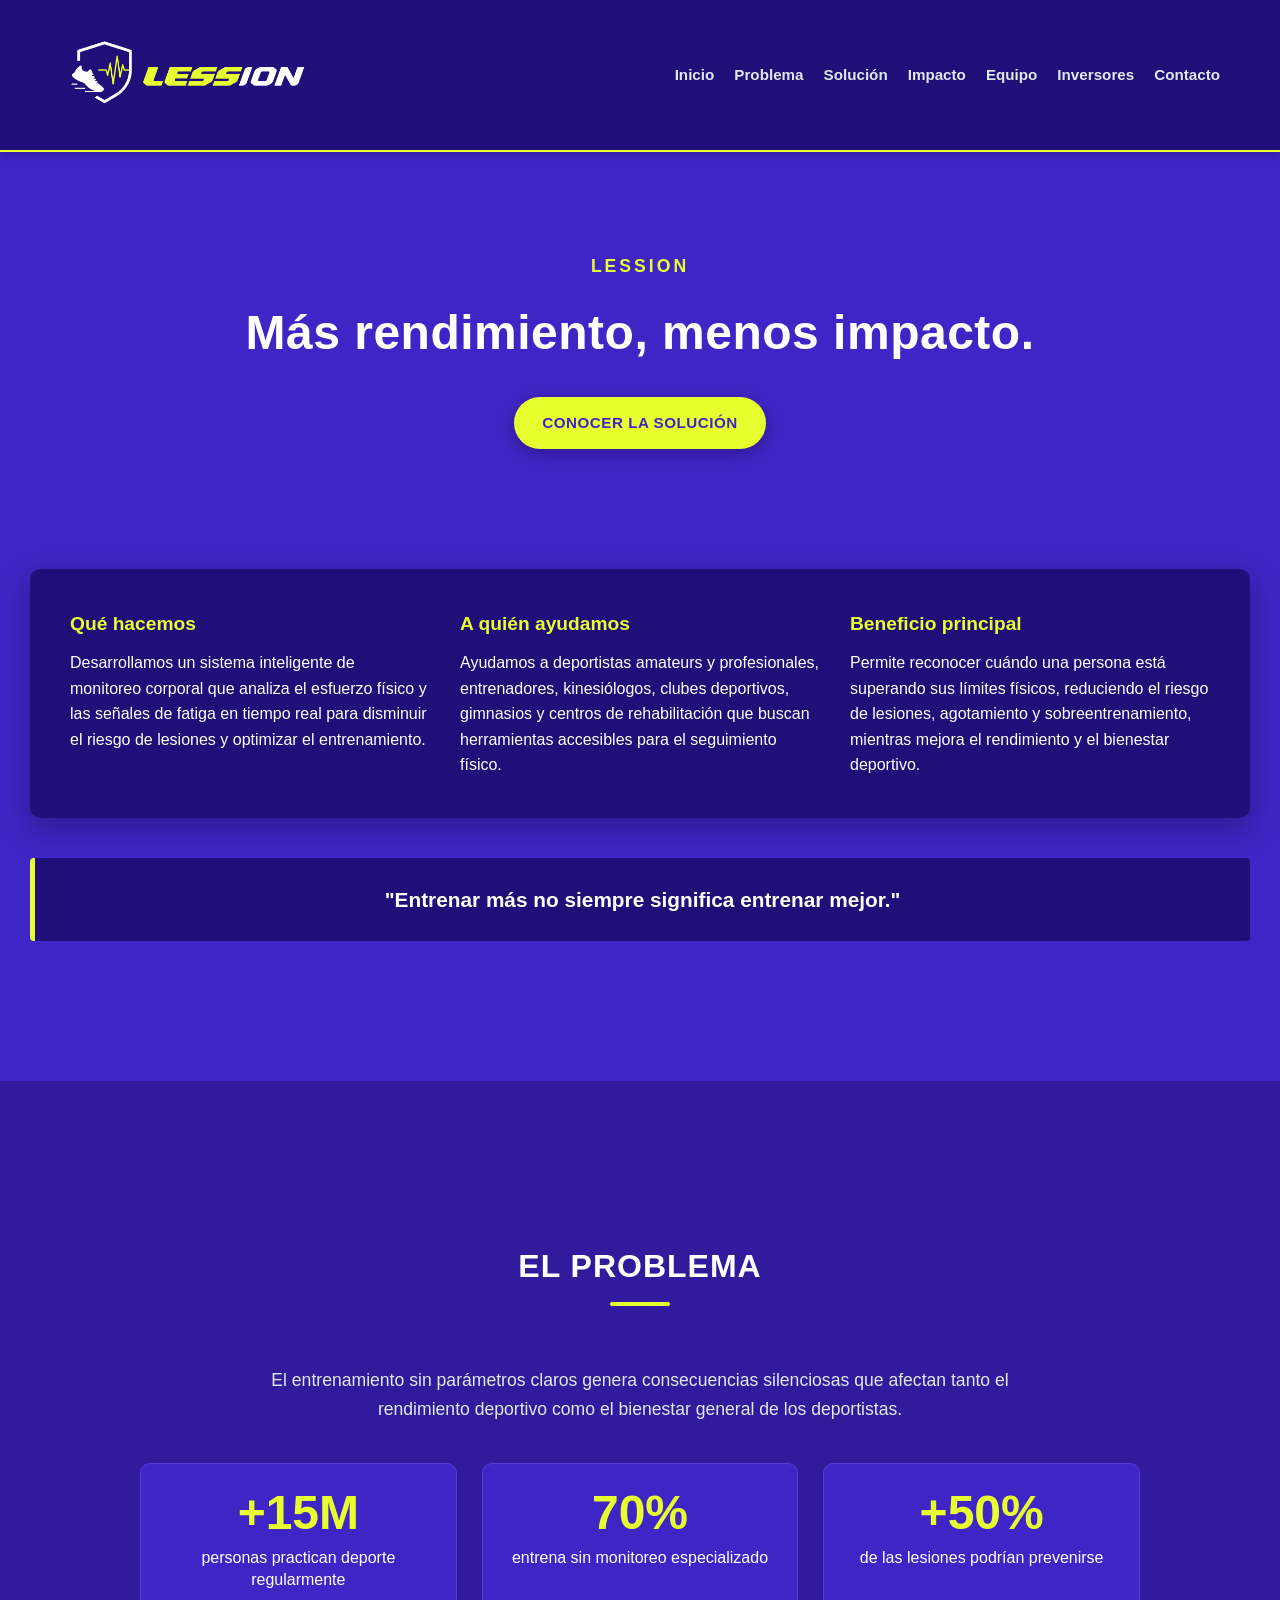
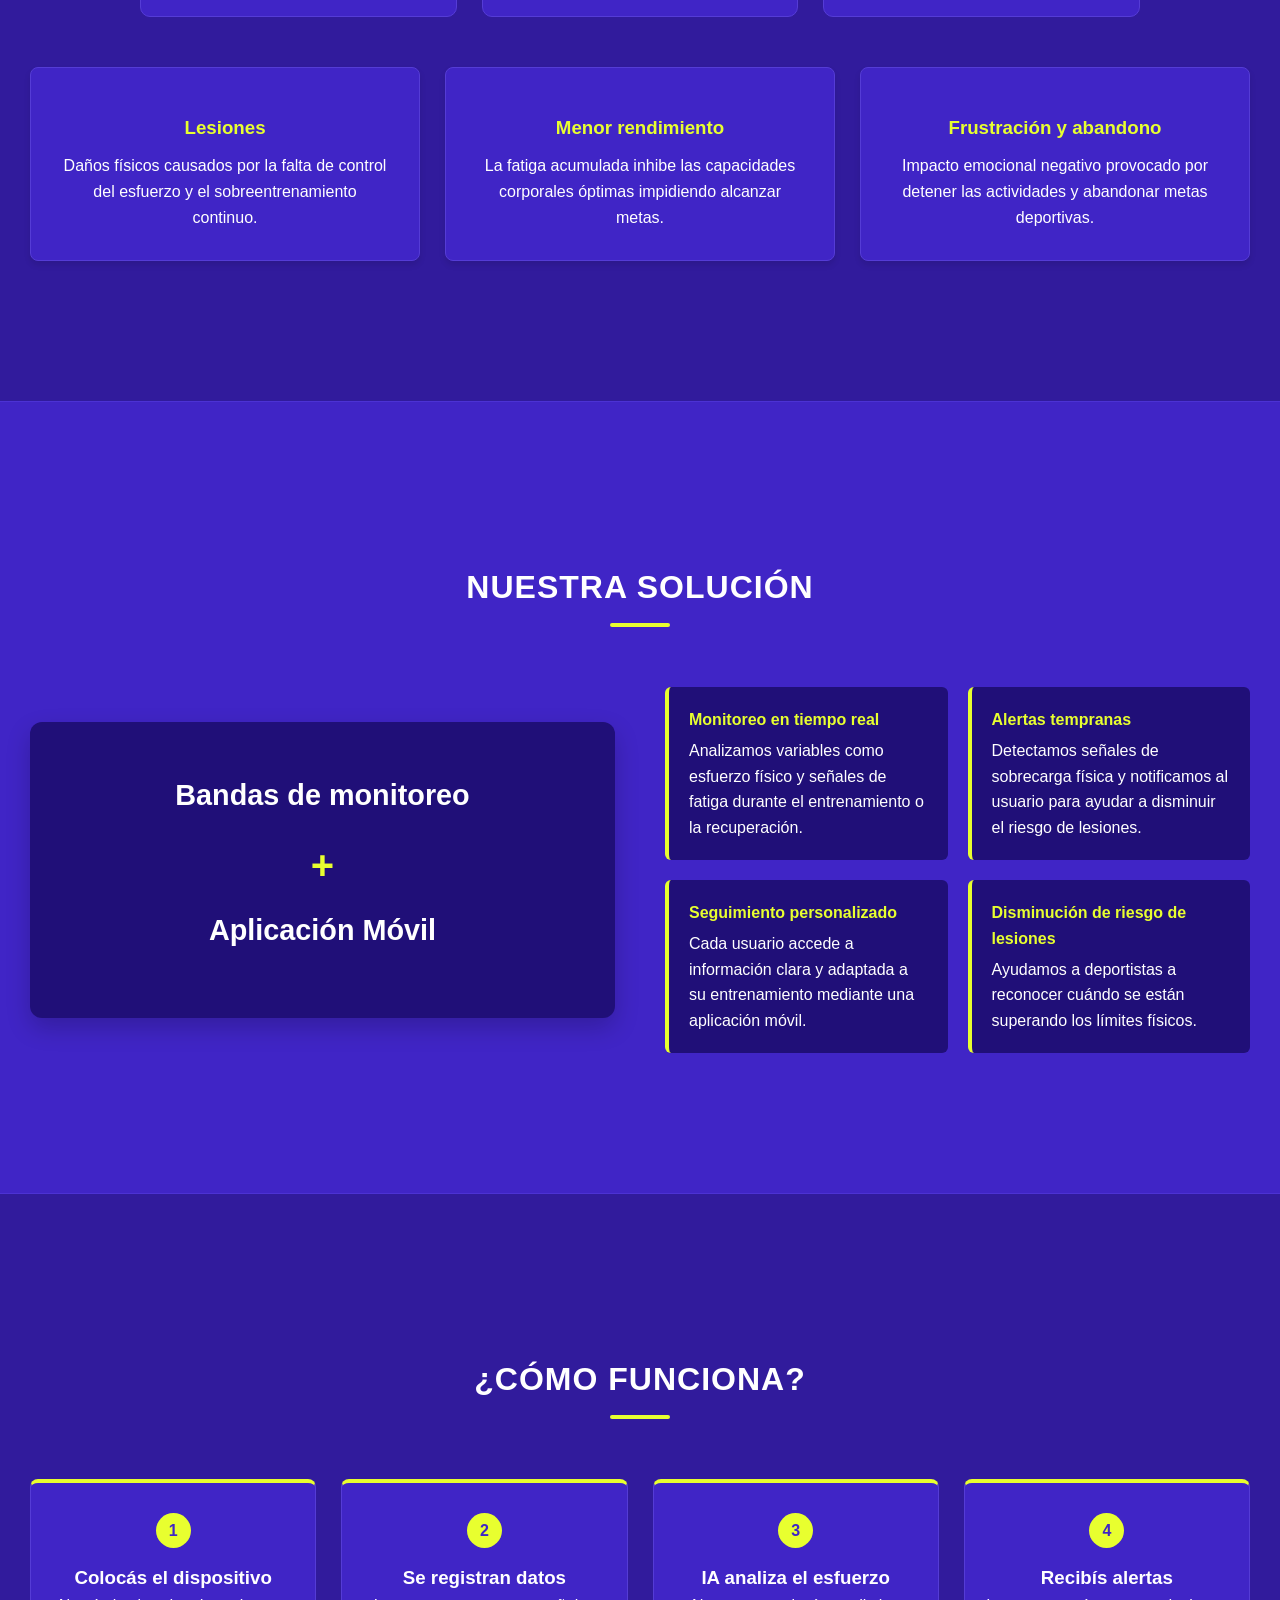
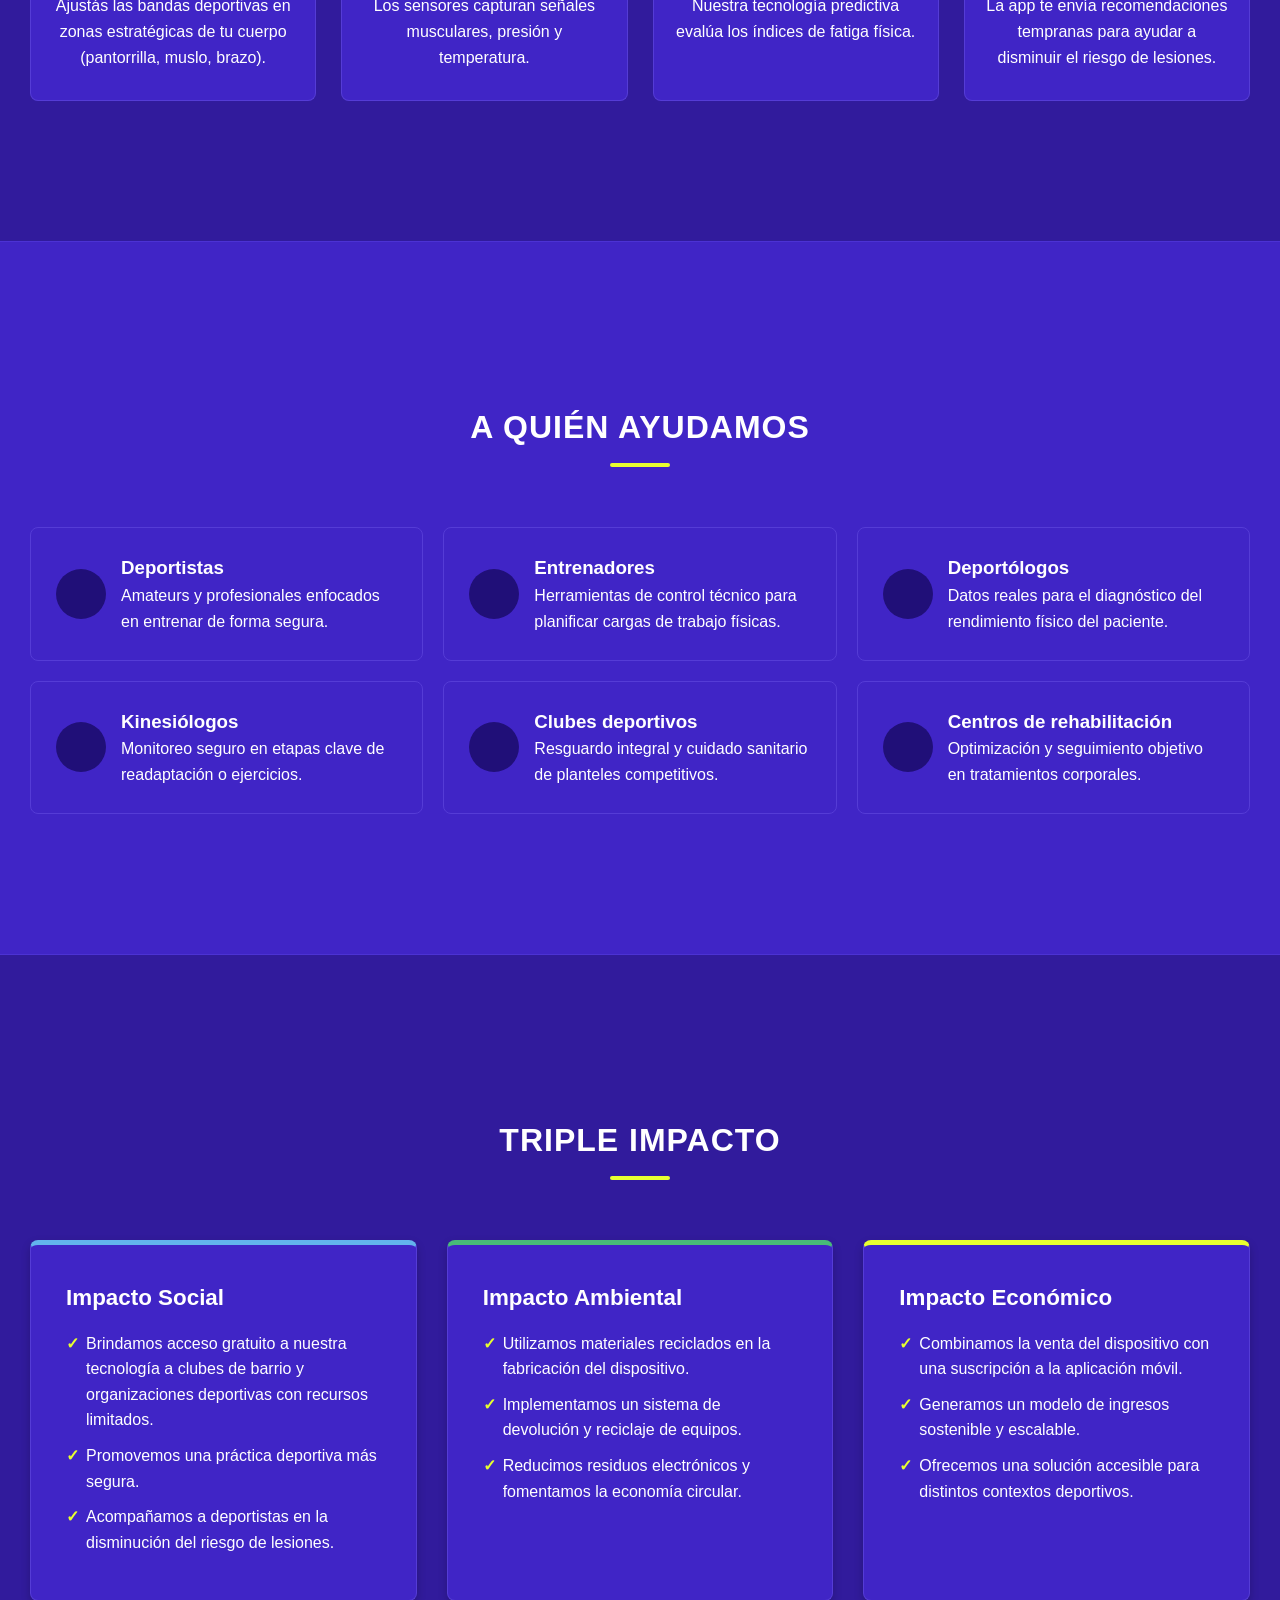
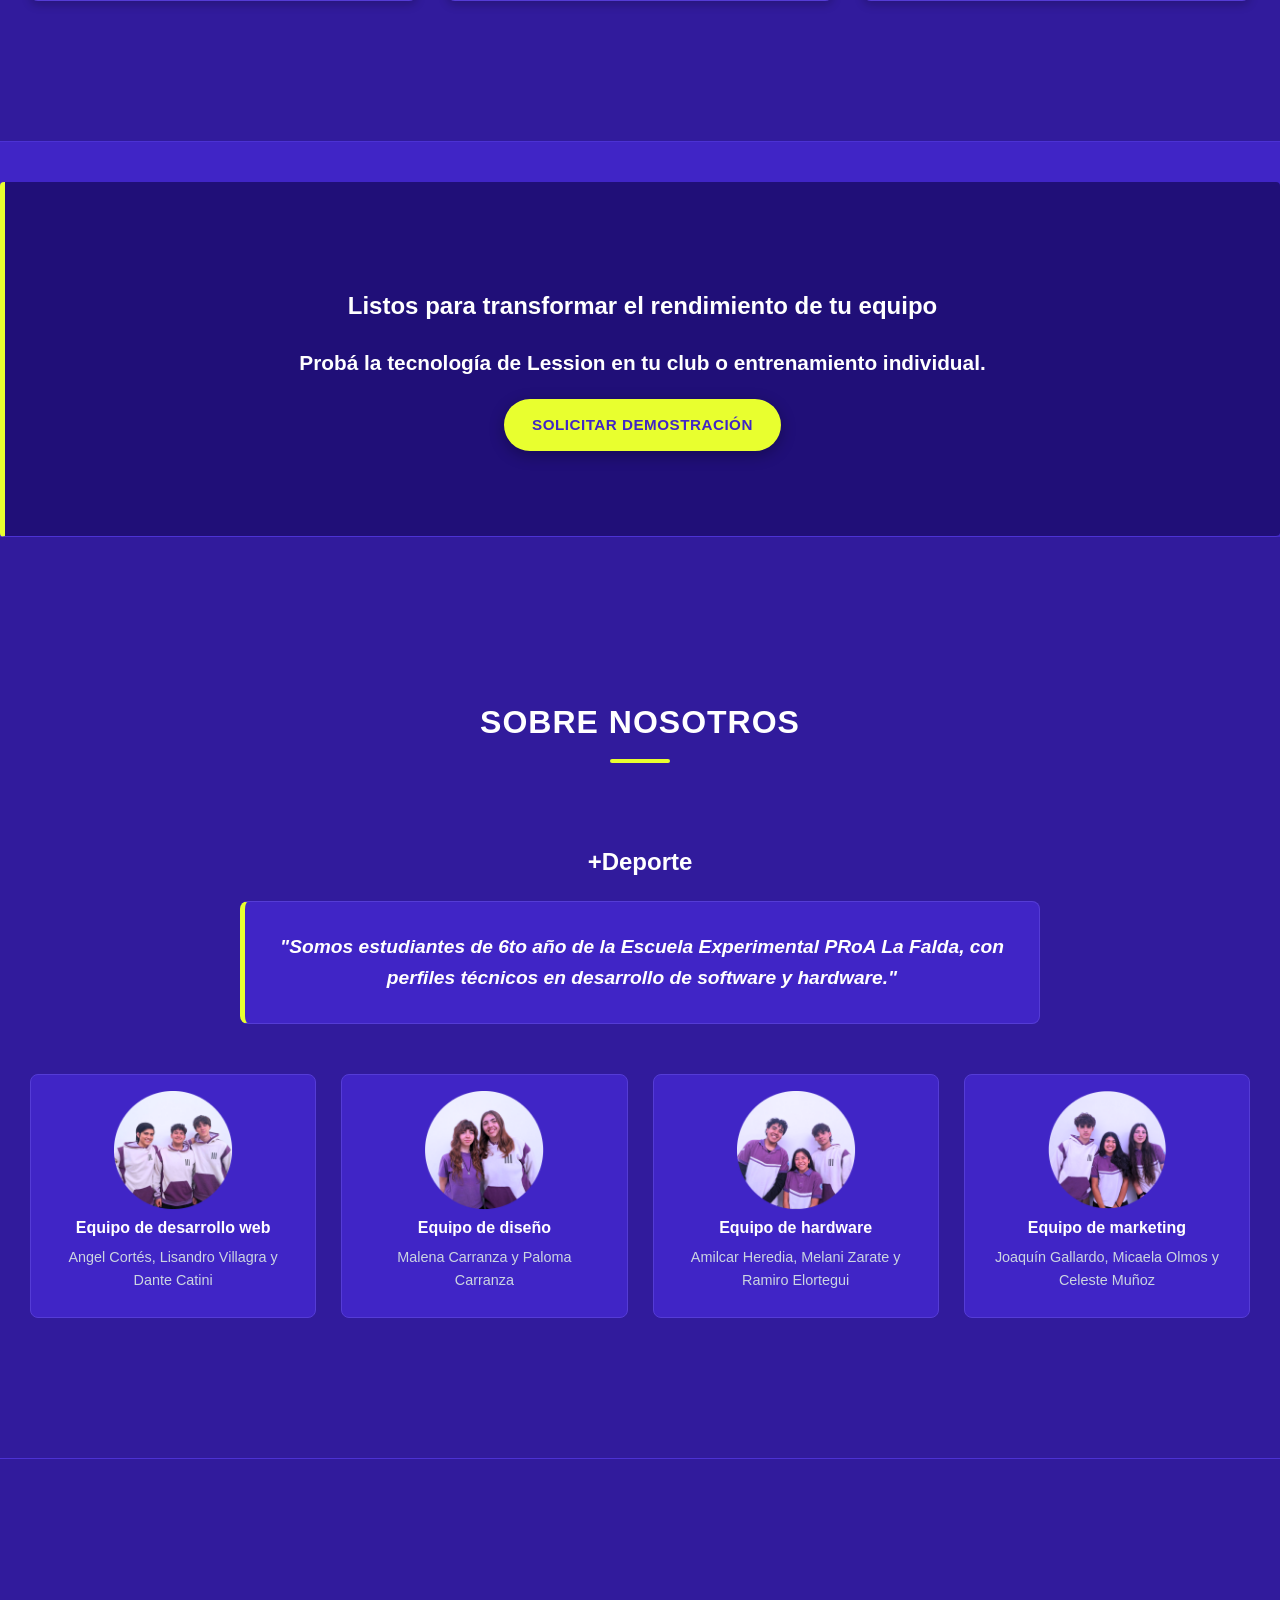
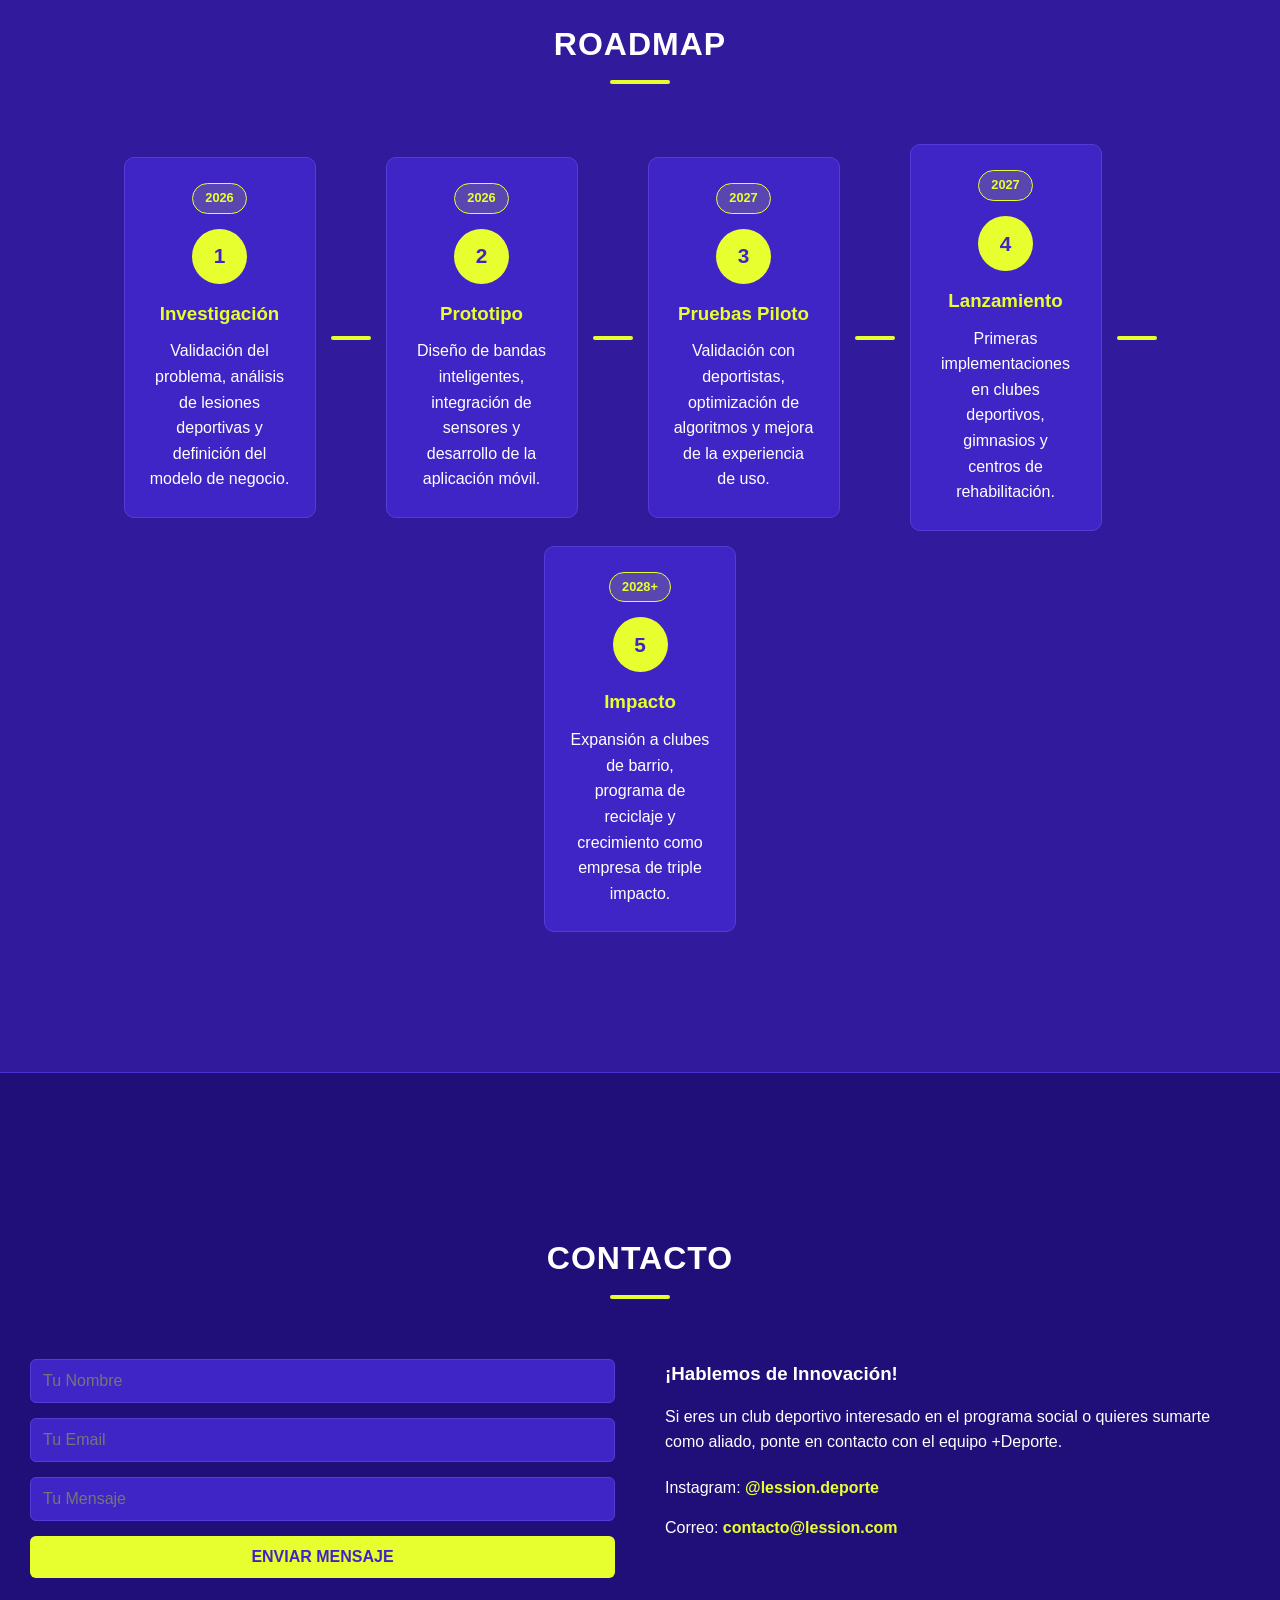
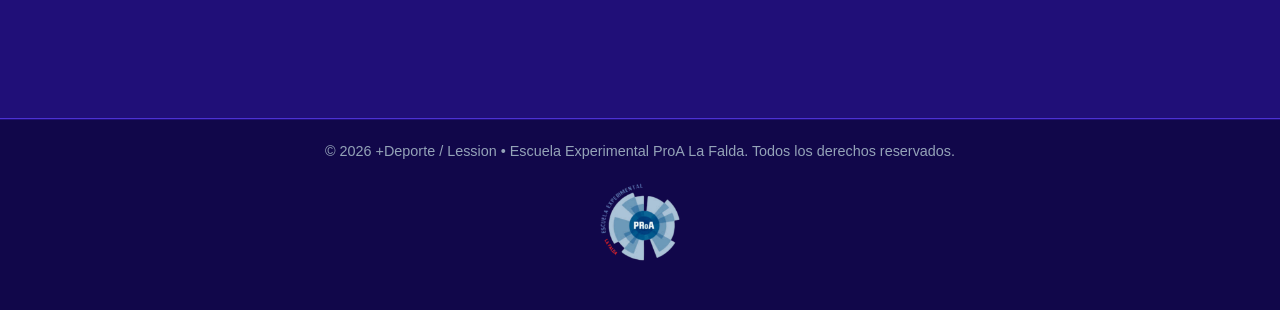
==== commit 3ef46537: "Add files via upload" ====
--- a/lessionWeb/index.html
+++ b/lessionWeb/index.html
@@ -153,412 +153,6 @@
         </div>
     </section>
 
-    <!-- =================================================================== -->
-    <!-- SECCIÓN PRINCIPAL: TECNOLOGÍA LESSION (DESGLOSE COMPLETO EN 5 PARTES) -->
-    <!-- =================================================================== -->
-    <section id="tecnologia" class="tech-section-main">
-        <div class="container">
-
-            <!-- ENCABEZADO DE TECNOLOGÍA -->
-            <div class="tech-header text-center">
-                <span class="badge-tech">TECNOLOGÍA</span>
-                <h2 class="tech-main-title">Tecnología que entiende tu esfuerzo</h2>
-                <p class="tech-description">
-                    Un ecosistema integrado de hardware biomecánico de alta precisión y software predictivo en tiempo real diseñado para llevar tu rendimiento deportivo al máximo nivel de seguridad.
-                </p>
-                <!-- Render principal de la banda deportiva -->
-                <div class="tech-hero-render">
-                    <svg viewBox="0 0 800 350" class="svg-render-band" xmlns="http://www.w3.org/2000/svg">
-                        <defs>
-                            <linearGradient id="bandGrad" x1="0%" y1="0%" x2="100%" y2="100%">
-                                <stop offset="0%" stop-color="#1e1b4b" />
-                                <stop offset="50%" stop-color="#311b9c" />
-                                <stop offset="100%" stop-color="#120938" />
-                            </linearGradient>
-                            <linearGradient id="neonGlow" x1="0%" y1="0%" x2="100%" y2="0%">
-                                <stop offset="0%" stop-color="#e8ff2f" stop-opacity="0.8"/>
-                                <stop offset="100%" stop-color="#00f0ff" stop-opacity="0.9"/>
-                            </linearGradient>
-                            <filter id="glowEffect" x="-20%" y="-20%" width="140%" height="140%">
-                                <feGaussianBlur stdDeviation="8" result="blur" />
-                                <feComposite in="SourceGraphic" in2="blur" operator="over" />
-                            </filter>
-                        </defs>
-
-                        <!-- Banda flexible ergonómica -->
-                        <path d="M 120 180 Q 400 60 680 180 Q 400 310 120 180 Z" fill="url(#bandGrad)" stroke="#4c32d4" stroke-width="4" />
-                        <path d="M 150 180 Q 400 85 650 180" fill="none" stroke="url(#neonGlow)" stroke-width="6" filter="url(#glowEffect)" />
-                        
-                        <!-- Módulo central ciego con LED inteligente -->
-                        <rect x="340" y="140" width="120" height="70" rx="18" fill="#150b38" stroke="#e8ff2f" stroke-width="3" />
-                        <circle cx="400" cy="175" r="14" fill="#e8ff2f" filter="url(#glowEffect)" />
-                        <text x="400" y="180" text-anchor="middle" fill="#120938" font-weight="900" font-size="12">LESSION</text>
-
-                        <!-- Puntos de transmisión de señal -->
-                        <circle cx="260" cy="162" r="5" fill="#00f0ff" />
-                        <circle cx="540" cy="162" r="5" fill="#00f0ff" />
-                        <line x1="260" y1="162" x2="540" y2="162" stroke="#00f0ff" stroke-linecap="round" stroke-dasharray="4 4" stroke-opacity="0.6"/>
-                    </svg>
-                </div>
-            </div>
-
-            <!-- SECCIÓN 1 — LA BANDA INTELIGENTE (VISTA EXPLOTADA CON ETIQUETAS) -->
-            <div class="tech-block">
-                <div class="block-title-wrapper text-center">
-                    <span class="sub-number">01</span>
-                    <h3 class="block-title">La Banda Inteligente</h3>
-                    <p class="block-subtitle">Diseñada anatómicamente para adherirse sin fricción y capturar impulsos musculares profundos.</p>
-                </div>
-
-                <div class="exploded-view-container">
-                    <div class="exploded-svg-wrapper">
-                        <svg viewBox="0 0 900 450" class="svg-exploded" xmlns="http://www.w3.org/2000/svg">
-                            <!-- Capa 1: Cierre -->
-                            <g class="exploded-layer" transform="translate(60, 0)">
-                                <rect x="50" y="190" width="70" height="70" rx="12" fill="#28157a" stroke="#e8ff2f" stroke-width="2"/>
-                                <path d="M 70 210 L 100 240 M 100 210 L 70 240" stroke="#e8ff2f" stroke-width="3"/>
-                                <line x1="85" y1="190" x2="85" y2="80" stroke="#e8ff2f" stroke-dasharray="3 3"/>
-                                <circle cx="85" cy="80" r="5" fill="#e8ff2f"/>
-                            </g>
-
-                            <!-- Capa 2: Correa de Silicona -->
-                            <g class="exploded-layer" transform="translate(180, 0)">
-                                <path d="M 50 160 C 120 120, 180 120, 240 160 L 220 290 C 160 250, 100 250, 50 290 Z" fill="#200f78" stroke="#5a3be0" stroke-width="2"/>
-                                <line x1="145" y1="140" x2="145" y2="50" stroke="#e8ff2f" stroke-dasharray="3 3"/>
-                                <circle cx="145" cy="50" r="5" fill="#e8ff2f"/>
-                            </g>
-
-                            <!-- Capa 3: Componentes Internos -->
-                            <g class="exploded-layer" transform="translate(420, 0)">
-                                <rect x="30" y="170" width="140" height="100" rx="10" fill="#0d072b" stroke="#00f0ff" stroke-width="2"/>
-                                <rect x="50" y="190" width="40" height="30" fill="#311b9c" stroke="#e8ff2f"/>
-                                <circle cx="120" cy="220" r="15" fill="#e8ff2f"/>
-                                <line x1="100" y1="170" x2="100" y2="50" stroke="#00f0ff" stroke-dasharray="3 3"/>
-                                <circle cx="100" cy="50" r="5" fill="#00f0ff"/>
-                            </g>
-
-                            <!-- Capa 4: Carcasa Protectora -->
-                            <g class="exploded-layer" transform="translate(640, 0)">
-                                <path d="M 20 150 Q 80 120 140 150 L 150 290 Q 80 320 10 290 Z" fill="rgba(64, 37, 198, 0.6)" stroke="#e8ff2f" stroke-width="2"/>
-                                <line x1="80" y1="135" x2="80" y2="80" stroke="#e8ff2f" stroke-dasharray="3 3"/>
-                                <circle cx="80" cy="80" r="5" fill="#e8ff2f"/>
-                            </g>
-                        </svg>
-
-                        <!-- Etiquetas explicativas -->
-                        <div class="exploded-labels">
-                            <div class="label-card label-cierre">
-                                <h4>Cierre de Seguridad</h4>
-                                <p>Hebilla magnética ultraligera de ajuste micrométrico resistente a impacto.</p>
-                            </div>
-                            <div class="label-card label-correa">
-                                <h4>Correa Elástica</h4>
-                                <p>Silicona médica transpirable e hipoalergénica adaptable a cualquier grupo muscular.</p>
-                            </div>
-                            <div class="label-card label-internos">
-                                <h4>Componentes Internos</h4>
-                                <p>PCB flexible multicapa con arquitectura EMG diferencial y microprocesador.</p>
-                            </div>
-                            <div class="label-card label-carcasa">
-                                <h4>Carcasa IP67</h4>
-                                <p>Polímero reforzado que sella la electrónica contra el sudor y agua.</p>
-                            </div>
-                        </div>
-                    </div>
-                </div>
-            </div>
-
-            <!-- SECCIÓN 2 — EL CORAZÓN ELECTRÓNICO DE LESSION (4 TARJETAS) -->
-            <div class="tech-block">
-                <div class="block-title-wrapper text-center">
-                    <span class="sub-number">02</span>
-                    <h3 class="block-title">El Corazón Electrónico de Lession</h3>
-                    <p class="block-subtitle">Componentes de vanguardia seleccionados para garantizar máxima precisión bioeléctrica en movimiento.</p>
-                </div>
-
-                <div class="components-grid">
-                    <!-- Componente 1 -->
-                    <div class="component-card">
-                        <div class="component-svg-box">
-                            <svg viewBox="0 0 100 100" class="component-svg">
-                                <rect x="25" y="25" width="50" height="50" rx="6" fill="#120938" stroke="#e8ff2f" stroke-width="2"/>
-                                <rect x="35" y="35" width="30" height="30" fill="#311b9c" />
-                                <text x="50" y="53" font-size="9" fill="#e8ff2f" font-weight="bold" text-anchor="middle">ESP32</text>
-                                <!-- Pins -->
-                                <path d="M 20 35 H 25 M 20 50 H 25 M 20 65 H 25 M 75 35 H 80 M 75 50 H 80 M 75 65 H 80" stroke="#e8ff2f" stroke-width="2"/>
-                            </svg>
-                        </div>
-                        <h4>ESP32-C3</h4>
-                        <p>Microcontrolador de arquitectura RISC-V con conectividad Wi-Fi y Bluetooth 5 (LE) integrada para una rápida transmisión de datos bioeléctricos con consumo ultra bajo.</p>
-                    </div>
-
-                    <!-- Componente 2 -->
-                    <div class="component-card">
-                        <div class="component-svg-box">
-                            <svg viewBox="0 0 100 100" class="component-svg">
-                                <rect x="20" y="30" width="60" height="40" rx="4" fill="#120938" stroke="#00f0ff" stroke-width="2"/>
-                                <circle cx="35" cy="50" r="8" fill="#e8ff2f"/>
-                                <circle cx="65" cy="50" r="8" fill="#e8ff2f"/>
-                                <path d="M 35 50 Q 50 70 65 50" stroke="#00f0ff" fill="none" stroke-width="2"/>
-                            </svg>
-                        </div>
-                        <h4>EMG MyoWare 2.0</h4>
-                        <p>Sensor biomecánico de electromiografía de superficie (sEMG) que amplifica y procesa las señales eléctricas originadas por la actividad muscular.</p>
-                    </div>
-
-                    <!-- Componente 3 -->
-                    <div class="component-card">
-                        <div class="component-svg-box">
-                            <svg viewBox="0 0 100 100" class="component-svg">
-                                <circle cx="50" cy="50" r="24" fill="#200f78" stroke="#e8ff2f" stroke-width="3"/>
-                                <circle cx="50" cy="50" r="14" fill="#e8ff2f" filter="url(#glowEffect)"/>
-                            </svg>
-                        </div>
-                        <h4>LED RGB</h4>
-                        <p>Indicador lumínico de estado multitono que alerta al deportista de forma visual instantánea sobre el rango de intensidad física y nivel de fatiga acumulado.</p>
-                    </div>
-
-                    <!-- Componente 4 -->
-                    <div class="component-card">
-                        <div class="component-svg-box">
-                            <svg viewBox="0 0 100 100" class="component-svg">
-                                <rect x="35" y="30" width="30" height="45" rx="4" fill="#311b9c" stroke="#e8ff2f" stroke-width="2"/>
-                                <line x1="50" y1="15" x2="50" y2="30" stroke="#e8ff2f" stroke-width="3"/>
-                                <line x1="50" y1="75" x2="50" y2="90" stroke="#e8ff2f" stroke-width="3"/>
-                                <line x1="40" y1="40" x2="60" y2="40" stroke="#e8ff2f" stroke-width="2"/>
-                            </svg>
-                        </div>
-                        <h4>Capacitor</h4>
-                        <p>Componente pasivo encargado de filtrar el ruido eléctrico, estabilizar los picos de voltaje y garantizar lecturas limpias e ininterrumpidas de los sensores.</p>
-                    </div>
-                </div>
-            </div>
-
-            <!-- SECCIÓN 3 — DEL CUERPO A LOS DATOS (DIAGRAMA DE FLUJO CON ÍCONOS Y FLECHAS) -->
-            <div class="tech-block">
-                <div class="block-title-wrapper text-center">
-                    <span class="sub-number">03</span>
-                    <h3 class="block-title">Del Cuerpo a los Datos</h3>
-                    <p class="block-subtitle">El viaje de la señal bioeléctrica: transformación desde el impulso muscular hasta la alerta preventiva.</p>
-                </div>
-
-                <div class="flow-pipeline">
-                    <div class="flow-step">
-                        <div class="flow-node">
-                            <span class="flow-icon">🏃</span>
-                            <span class="flow-label">CUERPO</span>
-                        </div>
-                    </div>
-                    <div class="flow-arrow">➔</div>
-
-                    <div class="flow-step">
-                        <div class="flow-node">
-                            <span class="flow-icon">⚡</span>
-                            <span class="flow-label">SENSORES</span>
-                        </div>
-                    </div>
-                    <div class="flow-arrow">➔</div>
-
-                    <div class="flow-step">
-                        <div class="flow-node">
-                            <span class="flow-icon">📟</span>
-                            <span class="flow-label">ESP32-C3</span>
-                        </div>
-                    </div>
-                    <div class="flow-arrow">➔</div>
-
-                    <div class="flow-step">
-                        <div class="flow-node">
-                            <span class="flow-icon">📡</span>
-                            <span class="flow-label">CONEXIÓN INALÁMBRICA</span>
-                        </div>
-                    </div>
-                    <div class="flow-arrow">➔</div>
-
-                    <div class="flow-step">
-                        <div class="flow-node highlight-node">
-                            <span class="flow-icon">📱</span>
-                            <span class="flow-label">APP LESSION</span>
-                        </div>
-                    </div>
-                    <div class="flow-arrow">➔</div>
-
-                    <div class="flow-step">
-                        <div class="flow-node alert-node">
-                            <span class="flow-icon">⚠️</span>
-                            <span class="flow-label">ANÁLISIS Y ALERTAS</span>
-                        </div>
-                    </div>
-                </div>
-            </div>
-
-            <!-- SECCIÓN 4 — LA APLICACIÓN (MOCKUPS + FUNCIONALIDADES) -->
-            <div class="tech-block">
-                <div class="block-title-wrapper text-center">
-                    <span class="sub-number">04</span>
-                    <h3 class="block-title">La Aplicación Mobile Lession</h3>
-                    <p class="block-subtitle">Tu centro de control biométrico: interfaz intuitiva para interpretar tu fatiga en tiempo real.</p>
-                </div>
-
-                <div class="app-display-wrapper">
-                    <!-- Mockups de Teléfonos -->
-                    <div class="phones-container">
-                        <!-- Teléfono 1: Dashboard y Gráficos -->
-                        <div class="phone-mockup">
-                            <div class="phone-notch"></div>
-                            <div class="phone-screen">
-                                <div class="app-header-ui">
-                                    <span class="app-brand">LESSION FIT</span>
-                                    <span class="live-dot">● EN VIVO</span>
-                                </div>
-                                <div class="widget-metric">
-                                    <div class="metric-val">84%</div>
-                                    <div class="metric-lbl">Índice de Carga Muscular</div>
-                                </div>
-                                <div class="widget-chart">
-                                    <span class="chart-title">Actividad sEMG (mV)</span>
-                                    <svg viewBox="0 0 150 50" class="sparkline-svg">
-                                        <path d="M 0 40 Q 20 10, 40 35 T 80 15 T 120 45 T 150 10" fill="none" stroke="#e8ff2f" stroke-width="3"/>
-                                    </svg>
-                                </div>
-                                <div class="widget-stats-row">
-                                    <div class="mini-stat"><span>38 min</span><small>Tiempo</small></div>
-                                    <div class="mini-stat"><span>Zona 4</span><small>Umbral</small></div>
-                                </div>
-                            </div>
-                        </div>
-
-                        <!-- Teléfono 2: Alerta de Fatiga Muscular -->
-                        <div class="phone-mockup phone-alert-screen">
-                            <div class="phone-notch"></div>
-                            <div class="phone-screen">
-                                <div class="alert-box-ui">
-                                    <div class="alert-icon-big">⚠️</div>
-                                    <h4>ALERTA DE FATIGA</h4>
-                                    <p class="alert-sub">Saturación crítica detectada en Isquiotibial Izquierdo.</p>
-                                    <div class="alert-recommendation">
-                                        <strong>Acción Sugerida:</strong><br>
-                                        Disminuir la carga un 20% o pausar por 3 minutos para prevenir desgarro.
-                                    </div>
-                                    <button class="btn-app-action">Entendido</button>
-                                </div>
-                            </div>
-                        </div>
-                    </div>
-
-                    <!-- 4 Funcionalidades -->
-                    <div class="app-features-grid">
-                        <div class="feature-card">
-                            <div class="feat-icon">📊</div>
-                            <div class="feat-content">
-                                <h4>Estadísticas</h4>
-                                <p>Métricas detalladas de fuerza aplicada, potencia sostenida y tiempo de contracción muscular acumulado durante la rutina.</p>
-                            </div>
-                        </div>
-                        <div class="feature-card">
-                            <div class="feat-icon">📈</div>
-                            <div class="feat-content">
-                                <h4>Seguimiento</h4>
-                                <p>Evolución histórica y comparativa entre sesiones de entrenamiento para evaluar progreso y recuperación.</p>
-                            </div>
-                        </div>
-                        <div class="feature-card">
-                            <div class="feat-icon">🔔</div>
-                            <div class="feat-content">
-                                <h4>Alertas</h4>
-                                <p>Notificaciones inteligentes con vibración y sonido antes de alcanzar niveles nocivos de micro-trauma muscular.</p>
-                            </div>
-                        </div>
-                        <div class="feature-card">
-                            <div class="feat-icon">🏃‍♂️</div>
-                            <div class="feat-content">
-                                <h4>Perfil Deportivo</h4>
-                                <p>Calibración adaptada a tu disciplina deportiva específica, umbrales biológicos y objetivos de rendimiento.</p>
-                            </div>
-                        </div>
-                    </div>
-                </div>
-            </div>
-
-            <!-- SECCIÓN 5 — DEL CONCEPTO AL PROTOTIPO (ELECTRÓNICA EXPUESTA Y ETIQUETAS) -->
-            <div class="tech-block">
-                <div class="block-title-wrapper text-center">
-                    <span class="sub-number">05</span>
-                    <h3 class="block-title">Del Concepto al Prototipo</h3>
-                    <p class="block-subtitle">Validación técnica tangible: de esquemas teóricos a prototipos funcionales probados en campo.</p>
-                </div>
-
-                <div class="prototype-container">
-                    <p class="prototype-explanation">
-                        Nuestro prototipo integra en un chasis compacto de bajo peso todos los módulos electrónicos de sensorización y procesamiento. La banda expuesta demuestra la factibilidad técnica y la robustez del circuito en condiciones reales de exigencia deportiva.
-                    </p>
-
-                    <div class="prototype-visual-board">
-                        <svg viewBox="0 0 850 400" class="svg-prototype" xmlns="http://www.w3.org/2000/svg">
-                            <!-- Chasis Base de la Banda -->
-                            <rect x="100" y="140" width="650" height="120" rx="20" fill="#1b0d5c" stroke="#4c32d4" stroke-width="3"/>
-                            <path d="M 120 140 H 730" stroke="#e8ff2f" stroke-linecap="round" stroke-width="2" stroke-dasharray="8 6"/>
-
-                            <!-- Módulo ESP32-C3 -->
-                            <g transform="translate(180, 160)">
-                                <rect x="0" y="0" width="80" height="80" rx="8" fill="#120938" stroke="#00f0ff" stroke-width="2"/>
-                                <text x="40" y="45" fill="#00f0ff" font-size="12" font-weight="bold" text-anchor="middle">ESP32-C3</text>
-                                <line x1="40" y1="0" x2="40" y2="-60" stroke="#00f0ff" stroke-dasharray="3 3"/>
-                                <circle cx="40" cy="-60" r="5" fill="#00f0ff"/>
-                            </g>
-
-                            <!-- LED RGB -->
-                            <g transform="translate(320, 180)">
-                                <circle cx="20" cy="20" r="18" fill="#e8ff2f" filter="url(#glowEffect)"/>
-                                <text x="20" y="24" fill="#120938" font-size="9" font-weight="bold" text-anchor="middle">LED</text>
-                                <line x1="20" y1="38" x2="20" y2="120" stroke="#e8ff2f" stroke-dasharray="3 3"/>
-                                <circle cx="20" cy="120" r="5" fill="#e8ff2f"/>
-                            </g>
-
-                            <!-- Comunicación Inalámbrica -->
-                            <g transform="translate(420, 165)">
-                                <path d="M 0 30 Q 20 10, 40 30 M 5 20 Q 20 5, 35 20" fill="none" stroke="#e8ff2f" stroke-width="3"/>
-                                <line x1="20" y1="0" x2="20" y2="-65" stroke="#e8ff2f" stroke-dasharray="3 3"/>
-                                <circle cx="20" cy="-65" r="5" fill="#e8ff2f"/>
-                            </g>
-
-                            <!-- EMG MyoWare 2.0 -->
-                            <g transform="translate(520, 160)">
-                                <rect x="0" y="0" width="90" height="80" rx="8" fill="#0d072b" stroke="#e8ff2f" stroke-width="2"/>
-                                <text x="45" y="45" fill="#e8ff2f" font-size="11" font-weight="bold" text-anchor="middle">EMG MyoWare</text>
-                                <line x1="45" y1="80" x2="45" y2="140" stroke="#e8ff2f" stroke-dasharray="3 3"/>
-                                <circle cx="45" cy="140" r="5" fill="#e8ff2f"/>
-                            </g>
-
-                            <!-- Alimentación (Batería) -->
-                            <g transform="translate(650, 175)">
-                                <rect x="0" y="0" width="60" height="50" rx="4" fill="#311b9c" stroke="#00f0ff" stroke-width="2"/>
-                                <text x="30" y="30" fill="#ffffff" font-size="10" font-weight="bold" text-anchor="middle">BAT</text>
-                                <line x1="30" y1="0" x2="30" y2="-75" stroke="#00f0ff" stroke-dasharray="3 3"/>
-                                <circle cx="30" cy="-75" r="5" fill="#00f0ff"/>
-                            </g>
-
-                            <!-- Banda deportiva -->
-                            <line x1="120" y1="200" x2="120" y2="300" stroke="#e8ff2f" stroke-dasharray="3 3"/>
-                            <circle cx="120" cy="300" r="5" fill="#e8ff2f"/>
-                        </svg>
-
-                        <!-- Callouts / Pines flotantes -->
-                        <div class="proto-callouts">
-                            <span class="p-tag p-esp32">ESP32-C3</span>
-                            <span class="p-tag p-led">LED RGB</span>
-                            <span class="p-tag p-wireless">Comunicación Inalámbrica</span>
-                            <span class="p-tag p-emg">EMG MyoWare 2.0</span>
-                            <span class="p-tag p-power">Alimentación</span>
-                            <span class="p-tag p-band">Banda Deportiva</span>
-                        </div>
-                    </div>
-                </div>
-            </div>
-
-        </div>
-    </section>
-
     <section id="ayuda">
         <div class="container">
             <h2 class="section-title">A quién ayudamos</h2>
@@ -660,31 +254,31 @@
             <div class="equipo-grid">
                 <div class="miembro-card">
                     <div class="miembro-foto-placeholder">
-                        <img class="logo-img" src="img/Mica.png" alt="">
-                    </div>
-                    <h4>Micaela Olmos</h4>
-                    <p>Coordinación</p>
+                        <img class="logo-img" src="img/Desarrollo.png" alt="">
+                    </div>
+                    <h4>Equipo de desarrollo web</h4>
+                    <p>Angel Cortés, Lisandro Villagra y Dante Catini</p>
                 </div>
                 <div class="miembro-card">
                     <div class="miembro-foto-placeholder">
-                        <img class="logo-img" src="img/Male.png" alt="">
-                    </div>
-                    <h4>Malena Carranza</h4>
-                    <p>Diseño y UI/UX</p>
+                        <img class="logo-img" src="img/Diseño.png" alt="">
+                    </div>
+                    <h4>Equipo de diseño</h4>
+                    <p>Malena Carranza y Paloma Carranza</p>
                 </div>
                 <div class="miembro-card">
                     <div class="miembro-foto-placeholder">
-                        <img class="logo-img" src="img/Paloma.png" alt="">
-                    </div>
-                    <h4>Paloma Carranza</h4>
-                    <p>Desarrollo de software</p>
+                        <img class="logo-img" src="img/Hardware.png" alt="">
+                    </div>
+                    <h4>Equipo de hardware</h4>
+                    <p>Amilcar Heredia, Melani Zarate y Ramiro Elortegui</p>
                 </div>
                 <div class="miembro-card">
                     <div class="miembro-foto-placeholder">
-                        <img class="logo-img" src="img/Celeste.png" alt="">
-                    </div>
-                    <h4>Celeste Muñoz</h4>
-                    <p>Modelado de Negocio</p>
+                        <img class="logo-img" src="img/Marketing.png" alt="">
+                    </div>
+                    <h4>Equipo de marketing</h4>
+                    <p>Joaquín Gallardo, Micaela Olmos y Celeste Muñoz</p>
                 </div>
             </div>
         </div>
@@ -763,7 +357,7 @@
                     <h3>¡Hablemos de Innovación!</h3>
                     <p>Si eres un club deportivo interesado en el programa social o quieres sumarte como aliado, ponte en contacto con el equipo +Deporte.</p>
                     <ul class="redes-lista">
-                        <li>Instagram: <a href="#">@lession.deporte</a></li>
+                        <li>Instagram: <a href="https://www.instagram.com/lession.deporte?utm_source=ig_web_button_share_sheet&stkn=ZDNlZDc0MzIxNw==">@lession.deporte</a>
                         <li>Correo: <a href="mailto:lession.deporte@gmail.com">contacto@lession.com</a></li>
                     </ul>
                 </div>
--- a/lessionWeb/style.css
+++ b/lessionWeb/style.css
@@ -367,469 +367,6 @@
             margin: 0 auto 15px auto;
         }
 
-        /* =================================================================== */
-/* SECCIÓN ESPECIAL: TECNOLOGÍA LESSION (DESGLOSE COMPLETO) */
-/* =================================================================== */
-.tech-section-main {
-    background: linear-gradient(180deg, rgba(13, 6, 40, 0.9) 0%, rgba(27, 13, 92, 0.95) 50%, rgba(13, 6, 40, 0.9) 100%);
-    padding: 80px 0;
-    border-top: 1px solid var(--border-color);
-    border-bottom: 1px solid var(--border-color);
-}
-
-.badge-tech {
-    background-color: var(--yellow-lime);
-    color: var(--indigo-bg);
-    font-weight: 900;
-    padding: 6px 18px;
-    border-radius: 20px;
-    font-size: 0.85rem;
-    letter-spacing: 2px;
-    display: inline-block;
-    margin-bottom: 15px;
-    box-shadow: 0 0 15px rgba(232, 255, 47, 0.4);
-}
-
-.tech-main-title {
-    font-size: 2.6rem;
-    font-weight: 900;
-    margin-bottom: 15px;
-    color: var(--white);
-}
-
-.tech-description {
-    max-width: 800px;
-    margin: 0 auto 40px auto;
-    font-size: 1.15rem;
-    color: var(--gray-text);
-}
-
-.tech-hero-render {
-    max-width: 800px;
-    margin: 0 auto;
-}
-
-.svg-render-band {
-    width: 100%;
-    height: auto;
-    filter: drop-shadow(0 15px 25px rgba(0,0,0,0.6));
-}
-
-/* CONTENEDOR DE BLOQUES TECNOLÓGICOS */
-.tech-block {
-    margin-top: 90px;
-}
-
-.block-title-wrapper {
-    margin-bottom: 45px;
-}
-
-.sub-number {
-    font-size: 1rem;
-    font-weight: 900;
-    color: var(--yellow-lime);
-    background-color: rgba(232, 255, 47, 0.1);
-    border: 1px solid var(--yellow-lime);
-    padding: 4px 12px;
-    border-radius: 12px;
-    display: inline-block;
-    margin-bottom: 10px;
-}
-
-.block-title {
-    font-size: 2rem;
-    font-weight: 800;
-    color: var(--white);
-    margin-bottom: 8px;
-}
-
-.block-subtitle {
-    color: var(--gray-text);
-    font-size: 1.05rem;
-}
-
-/* SECCIÓN 1: VISTA EXPLOTADA */
-.exploded-view-container {
-    background-color: var(--indigo-card);
-    border: 1px solid var(--border-color);
-    border-radius: 20px;
-    padding: 40px 20px;
-}
-
-.svg-exploded {
-    width: 100%;
-    height: auto;
-}
-
-.exploded-labels {
-    display: grid;
-    grid-template-columns: repeat(auto-fit, minmax(220px, 1fr));
-    gap: 20px;
-    margin-top: 25px;
-}
-
-.label-card {
-    background-color: var(--indigo-bg);
-    border-top: 3px solid var(--yellow-lime);
-    padding: 18px;
-    border-radius: 10px;
-}
-
-.label-card h4 {
-    color: var(--yellow-lime);
-    margin-bottom: 6px;
-    font-size: 1.05rem;
-}
-
-.label-card p {
-    font-size: 0.9rem;
-    color: var(--gray-text);
-}
-
-/* SECCIÓN 2: CORAZÓN ELECTRÓNICO (TARJETAS) */
-.components-grid {
-    display: grid;
-    grid-template-columns: repeat(auto-fit, minmax(250px, 1fr));
-    gap: 25px;
-}
-
-.component-card {
-    background-color: var(--indigo-card);
-    border: 1px solid var(--border-color);
-    border-radius: 16px;
-    padding: 30px 22px;
-    text-align: center;
-    transition: all 0.3s ease;
-}
-
-.component-card:hover {
-    transform: translateY(-8px);
-    border-color: var(--yellow-lime);
-    box-shadow: var(--glow-shadow);
-}
-
-.component-svg-box {
-    width: 90px;
-    height: 90px;
-    margin: 0 auto 20px auto;
-}
-
-.component-svg {
-    width: 100%;
-    height: 100%;
-}
-
-.component-card h4 {
-    color: var(--yellow-lime);
-    font-size: 1.25rem;
-    margin-bottom: 12px;
-}
-
-.component-card p {
-    font-size: 0.92rem;
-    color: var(--gray-text);
-    line-height: 1.5;
-}
-
-/* SECCIÓN 3: DIAGRAMA DE FLUJO PIPELINE */
-.flow-pipeline {
-    display: flex;
-    align-items: center;
-    justify-content: space-between;
-    background-color: var(--indigo-card);
-    border: 1px solid var(--border-color);
-    padding: 40px 25px;
-    border-radius: 20px;
-    flex-wrap: wrap;
-    gap: 15px;
-}
-
-.flow-node {
-    background-color: var(--indigo-bg);
-    border: 1px solid var(--border-color);
-    border-radius: 14px;
-    padding: 20px 15px;
-    text-align: center;
-    min-width: 130px;
-    display: flex;
-    flex-direction: column;
-    align-items: center;
-    gap: 8px;
-    transition: all 0.3s ease;
-}
-
-.flow-node:hover {
-    border-color: var(--electric-blue);
-    transform: scale(1.05);
-}
-
-.highlight-node {
-    border: 2px solid var(--yellow-lime);
-    box-shadow: 0 0 15px rgba(232, 255, 47, 0.3);
-}
-
-.alert-node {
-    border: 2px solid #ff4757;
-}
-
-.flow-icon {
-    font-size: 2.2rem;
-}
-
-.flow-label {
-    font-size: 0.8rem;
-    font-weight: 800;
-    color: var(--white);
-    letter-spacing: 0.5px;
-}
-
-.flow-arrow {
-    color: var(--yellow-lime);
-    font-size: 1.8rem;
-    font-weight: bold;
-}
-
-/* SECCIÓN 4: APLICACIÓN MOBILE Y MOCKUPS */
-.app-display-wrapper {
-    display: grid;
-    grid-template-columns: 1fr 1fr;
-    gap: 40px;
-    align-items: center;
-}
-
-.phones-container {
-    display: flex;
-    gap: 20px;
-    justify-content: center;
-}
-
-.phone-mockup {
-    width: 220px;
-    height: 440px;
-    background-color: #080417;
-    border: 4px solid #3821aa;
-    border-radius: 36px;
-    padding: 12px;
-    position: relative;
-    box-shadow: 0 15px 35px rgba(0,0,0,0.6);
-}
-
-.phone-notch {
-    width: 80px;
-    height: 14px;
-    background-color: #3821aa;
-    margin: 0 auto 10px auto;
-    border-radius: 10px;
-}
-
-.phone-screen {
-    background-color: #120938;
-    height: calc(100% - 24px);
-    border-radius: 24px;
-    padding: 15px;
-    display: flex;
-    flex-direction: column;
-    gap: 12px;
-}
-
-.app-header-ui {
-    display: flex;
-    justify-content: space-between;
-    font-size: 0.7rem;
-    font-weight: bold;
-}
-
-.app-brand { color: var(--yellow-lime); }
-.live-dot { color: #2ed573; }
-
-.widget-metric {
-    background-color: #1b0d5c;
-    border-radius: 12px;
-    padding: 12px;
-    text-align: center;
-}
-
-.metric-val {
-    font-size: 2.2rem;
-    font-weight: 900;
-    color: var(--yellow-lime);
-}
-
-.metric-lbl {
-    font-size: 0.7rem;
-    color: var(--gray-text);
-}
-
-.widget-chart {
-    background-color: #1b0d5c;
-    border-radius: 12px;
-    padding: 10px;
-}
-
-.chart-title {
-    font-size: 0.65rem;
-    color: var(--gray-text);
-    display: block;
-    margin-bottom: 5px;
-}
-
-.sparkline-svg {
-    width: 100%;
-    height: 40px;
-}
-
-.widget-stats-row {
-    display: flex;
-    gap: 8px;
-}
-
-.mini-stat {
-    flex: 1;
-    background-color: #1b0d5c;
-    border-radius: 8px;
-    padding: 8px;
-    text-align: center;
-}
-
-.mini-stat span {
-    display: block;
-    font-size: 0.85rem;
-    font-weight: bold;
-    color: var(--white);
-}
-
-.mini-stat small {
-    font-size: 0.6rem;
-    color: var(--gray-text);
-}
-
-/* PANTALLA ALERTA */
-.alert-box-ui {
-    text-align: center;
-    padding: 10px 5px;
-}
-
-.alert-icon-big {
-    font-size: 2.5rem;
-    margin-bottom: 5px;
-}
-
-.alert-box-ui h4 {
-    color: #ff4757;
-    font-size: 1rem;
-    font-weight: 900;
-    margin-bottom: 8px;
-}
-
-.alert-sub {
-    font-size: 0.75rem;
-    color: var(--white);
-    margin-bottom: 12px;
-}
-
-.alert-recommendation {
-    background-color: rgba(255, 71, 87, 0.15);
-    border: 1px solid #ff4757;
-    border-radius: 8px;
-    padding: 10px;
-    font-size: 0.7rem;
-    color: #ffdae0;
-    margin-bottom: 15px;
-    text-align: left;
-}
-
-.btn-app-action {
-    background-color: #ff4757;
-    color: white;
-    border: none;
-    padding: 8px 16px;
-    border-radius: 12px;
-    font-weight: bold;
-    font-size: 0.75rem;
-    width: 100%;
-}
-
-.app-features-grid {
-    display: grid;
-    grid-template-columns: 1fr;
-    gap: 20px;
-}
-
-.feature-card {
-    background-color: var(--indigo-card);
-    border: 1px solid var(--border-color);
-    border-radius: 14px;
-    padding: 20px;
-    display: flex;
-    gap: 15px;
-    align-items: flex-start;
-}
-
-.feat-icon {
-    font-size: 1.8rem;
-    background-color: var(--indigo-bg);
-    padding: 10px;
-    border-radius: 10px;
-    border: 1px solid var(--yellow-lime);
-}
-
-.feat-content h4 {
-    color: var(--yellow-lime);
-    margin-bottom: 4px;
-    font-size: 1.1rem;
-}
-
-.feat-content p {
-    font-size: 0.9rem;
-    color: var(--gray-text);
-}
-
-/* SECCIÓN 5: PROTOTIPO EXPUESTO */
-.prototype-container {
-    background-color: var(--indigo-card);
-    border: 1px solid var(--border-color);
-    border-radius: 20px;
-    padding: 40px 30px;
-}
-
-.prototype-explanation {
-    text-align: center;
-    max-width: 850px;
-    margin: 0 auto 35px auto;
-    font-size: 1.05rem;
-    color: var(--gray-text);
-}
-
-.prototype-visual-board {
-    position: relative;
-    max-width: 850px;
-    margin: 0 auto;
-}
-
-.svg-prototype {
-    width: 100%;
-    height: auto;
-}
-
-.proto-callouts {
-    display: flex;
-    justify-content: space-around;
-    flex-wrap: wrap;
-    gap: 10px;
-    margin-top: 15px;
-}
-
-.p-tag {
-    background-color: var(--indigo-bg);
-    border: 1px solid var(--yellow-lime);
-    color: var(--yellow-lime);
-    font-size: 0.8rem;
-    font-weight: bold;
-    padding: 6px 14px;
-    border-radius: 20px;
-    box-shadow: 0 0 10px rgba(0,0,0,0.4);
-}
-
         /* --- 5. A QUIÉN AYUDAMOS --- */
         .ayuda-grid {
             display: grid;
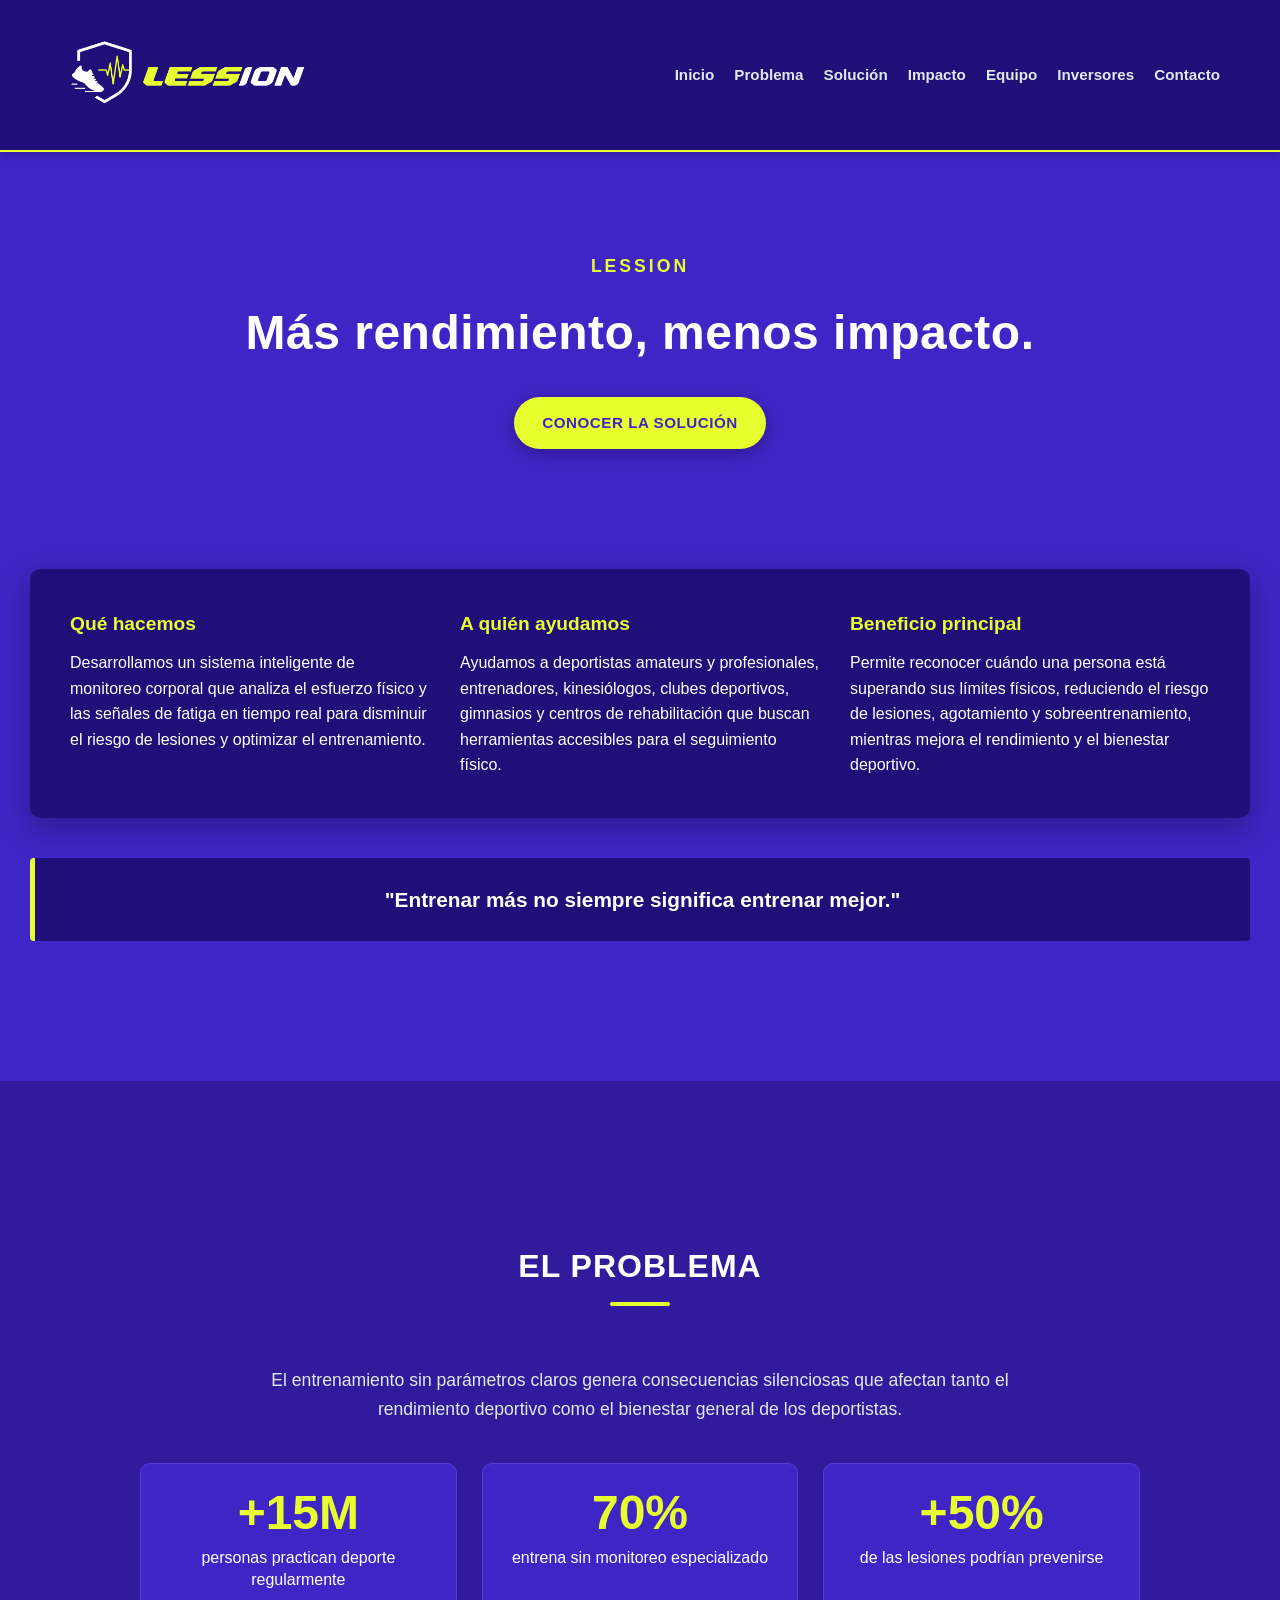
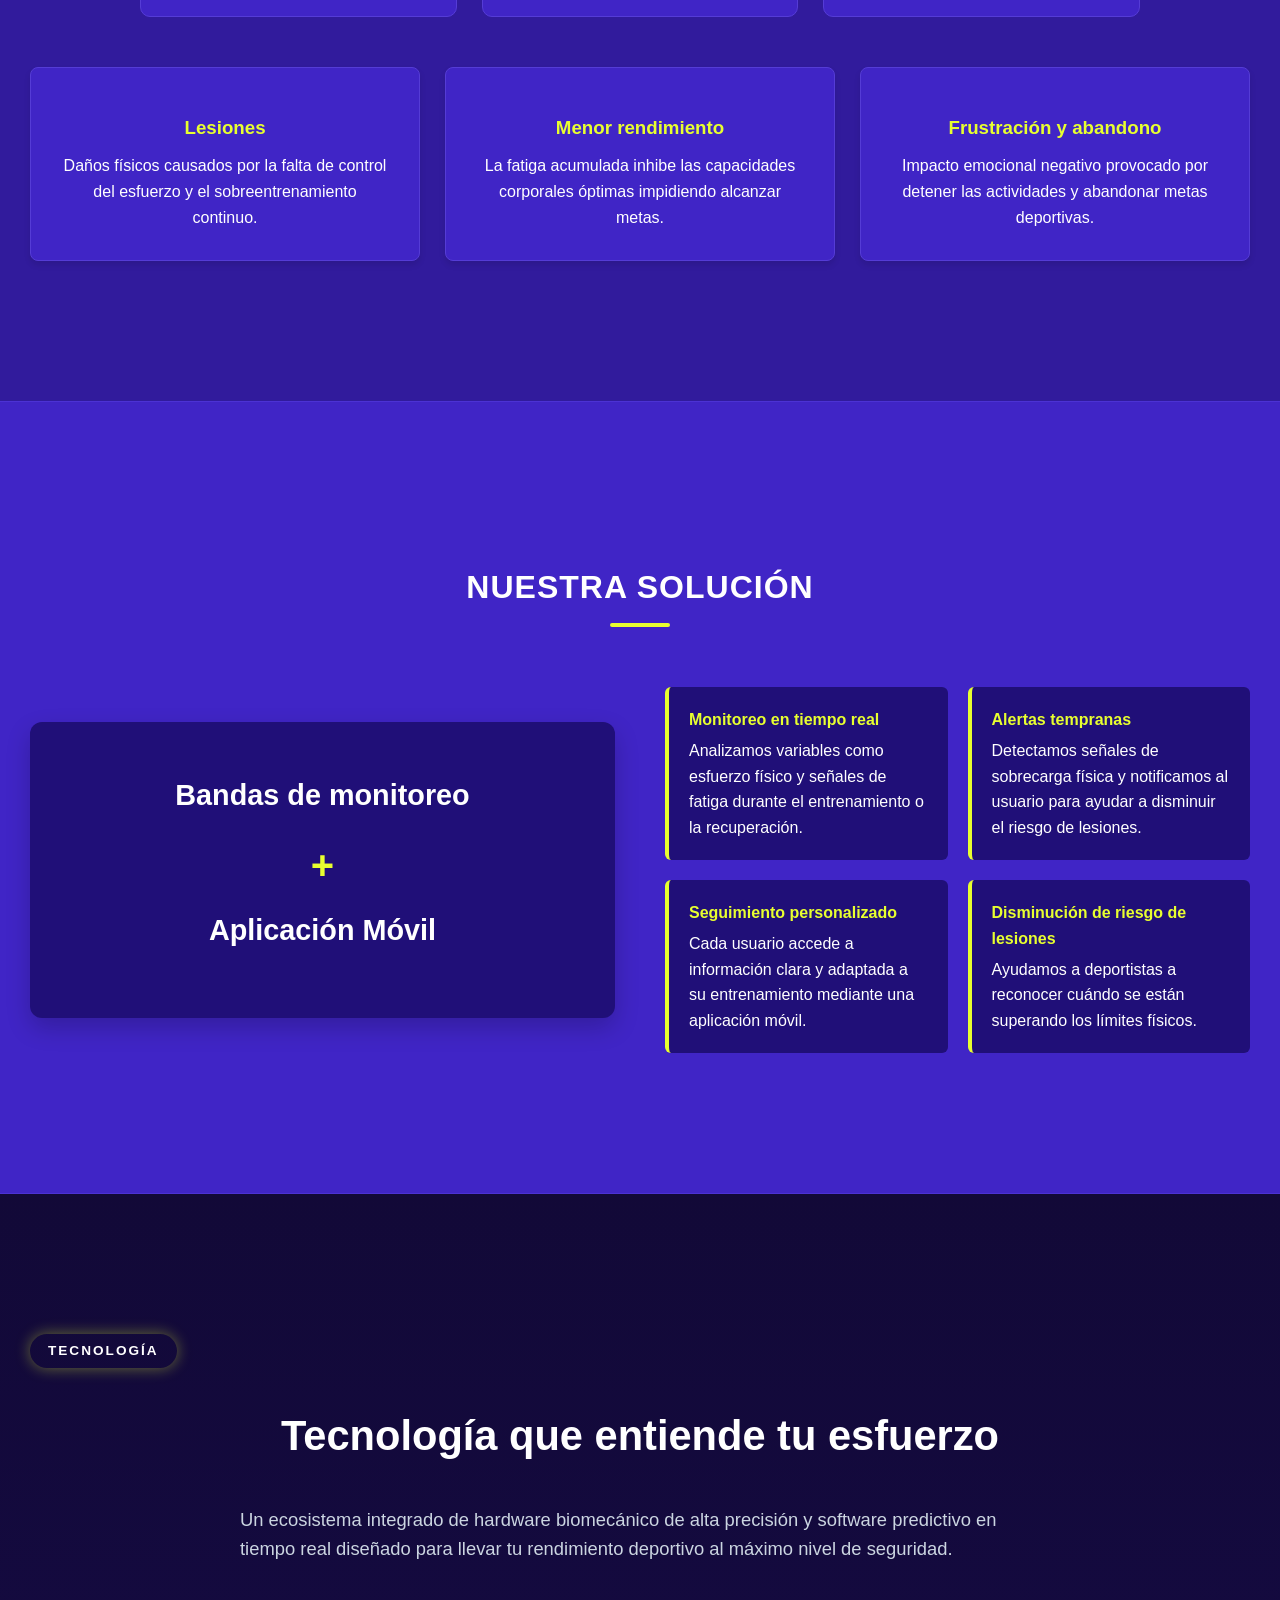
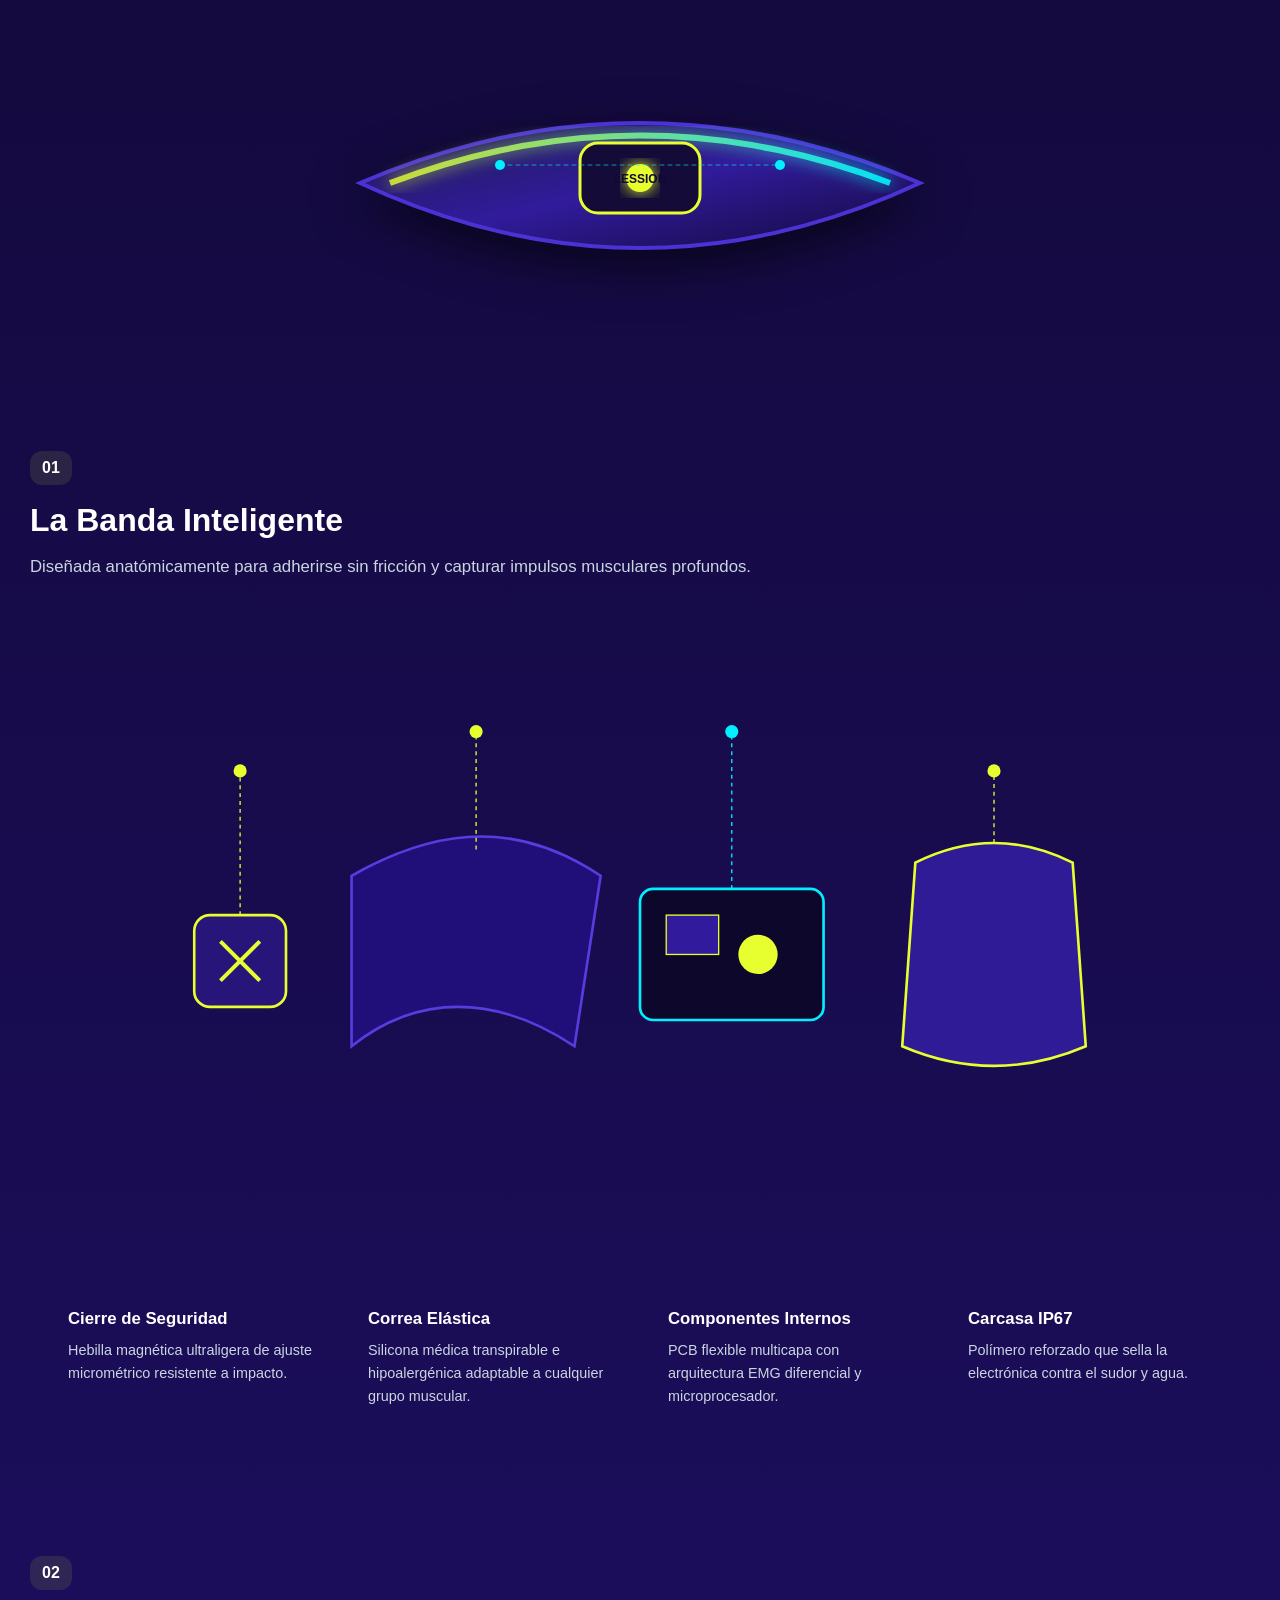
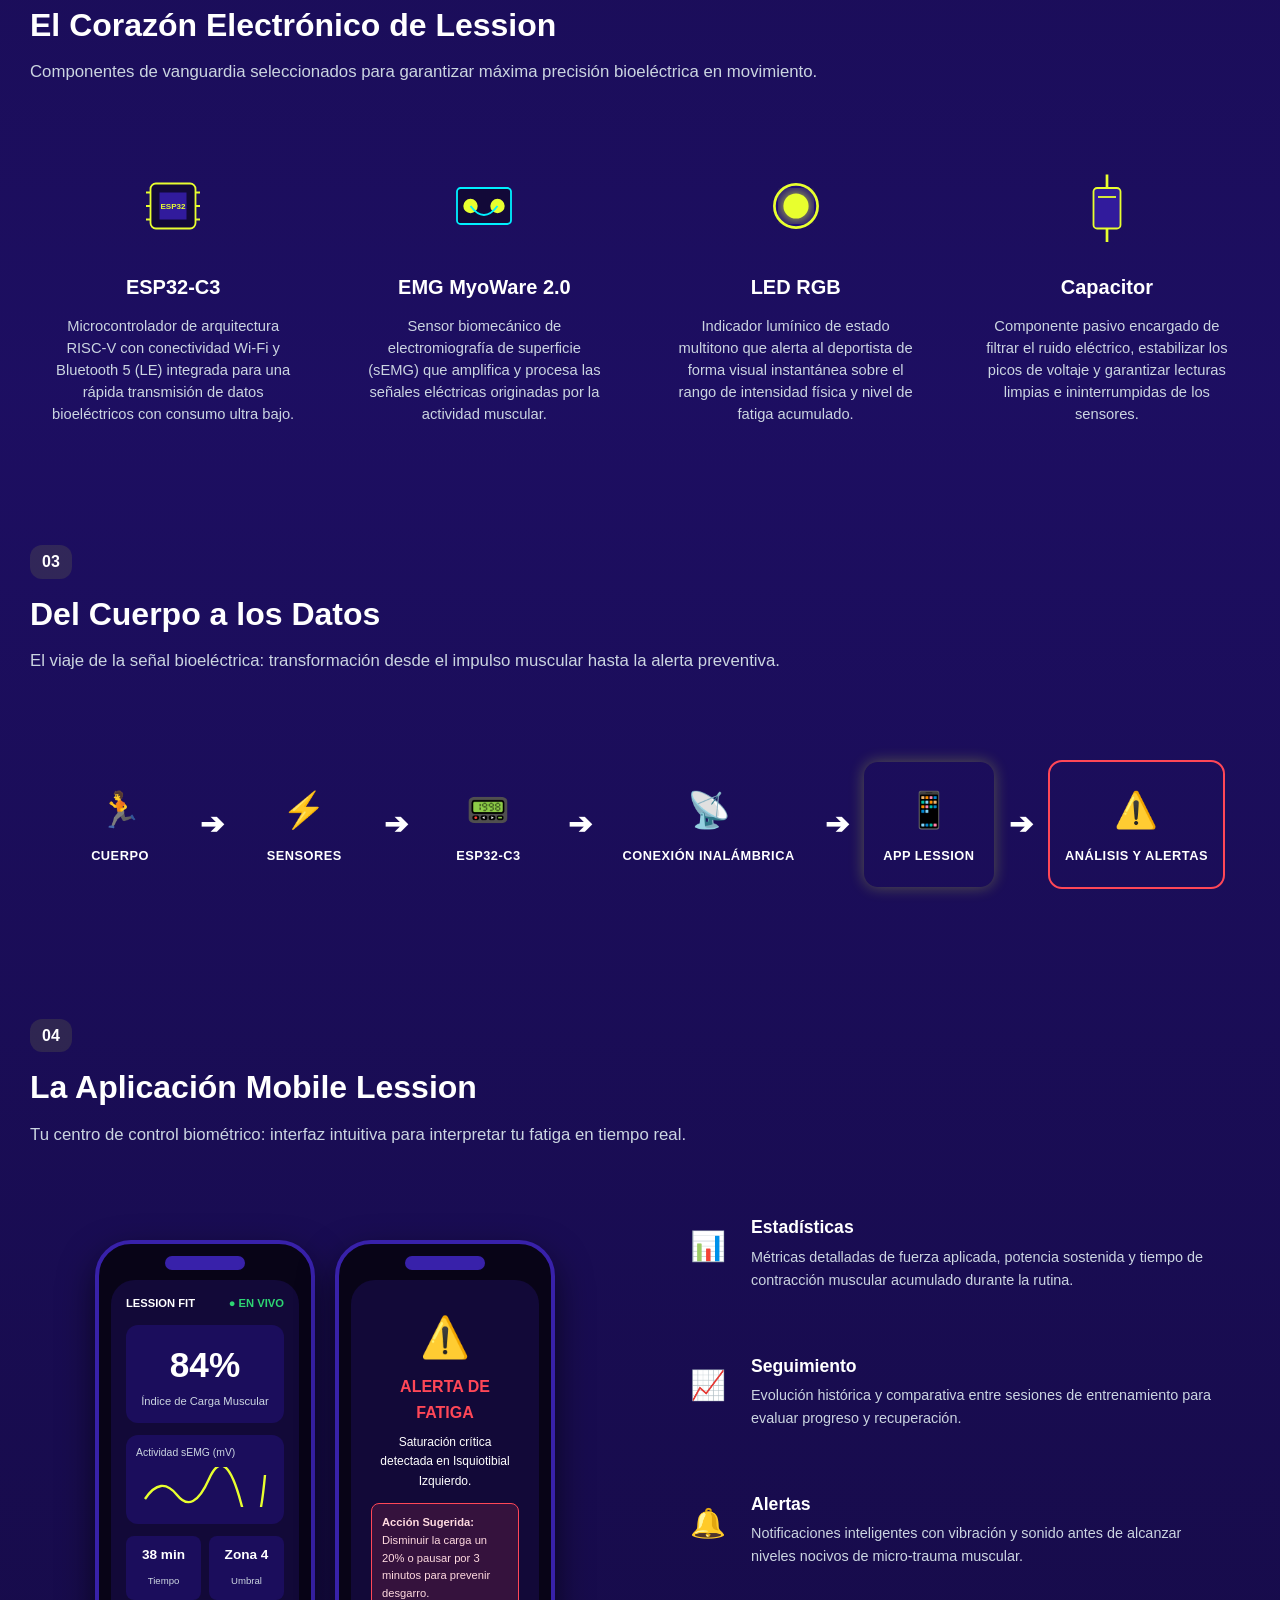
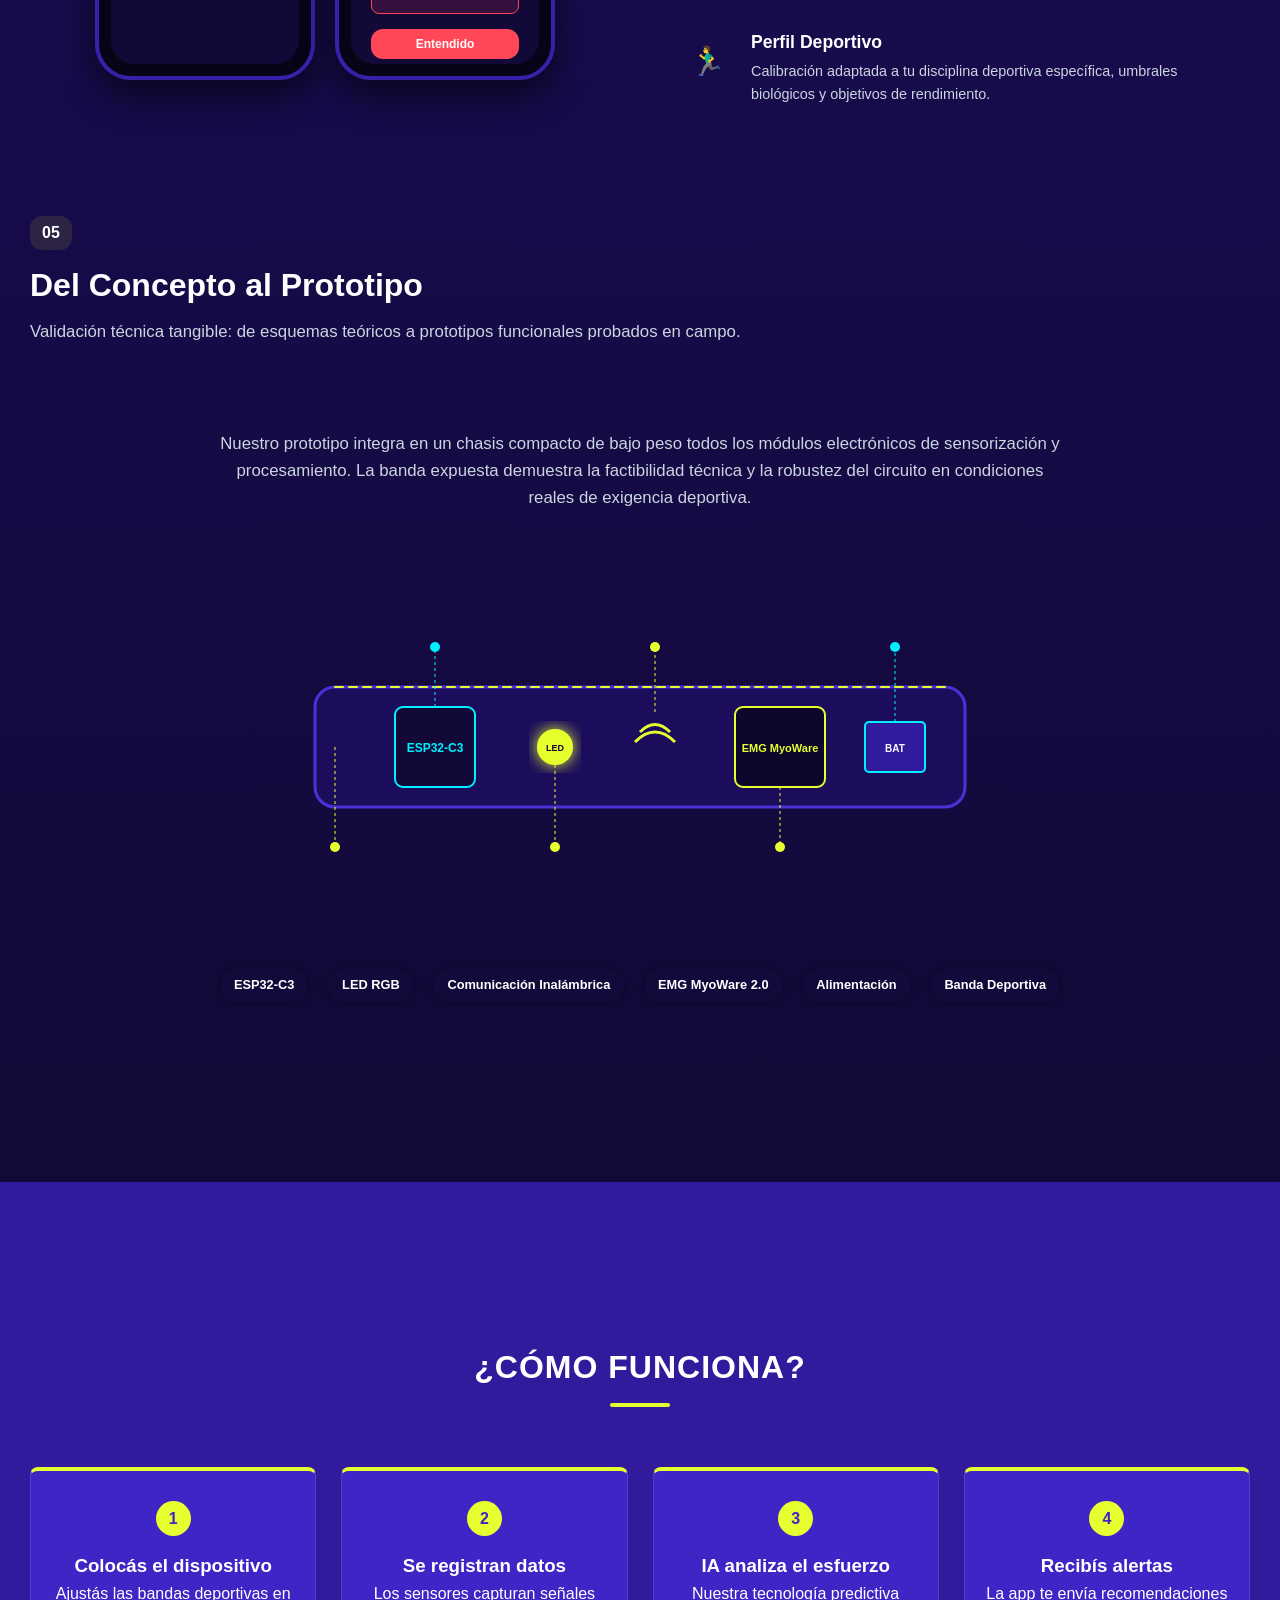
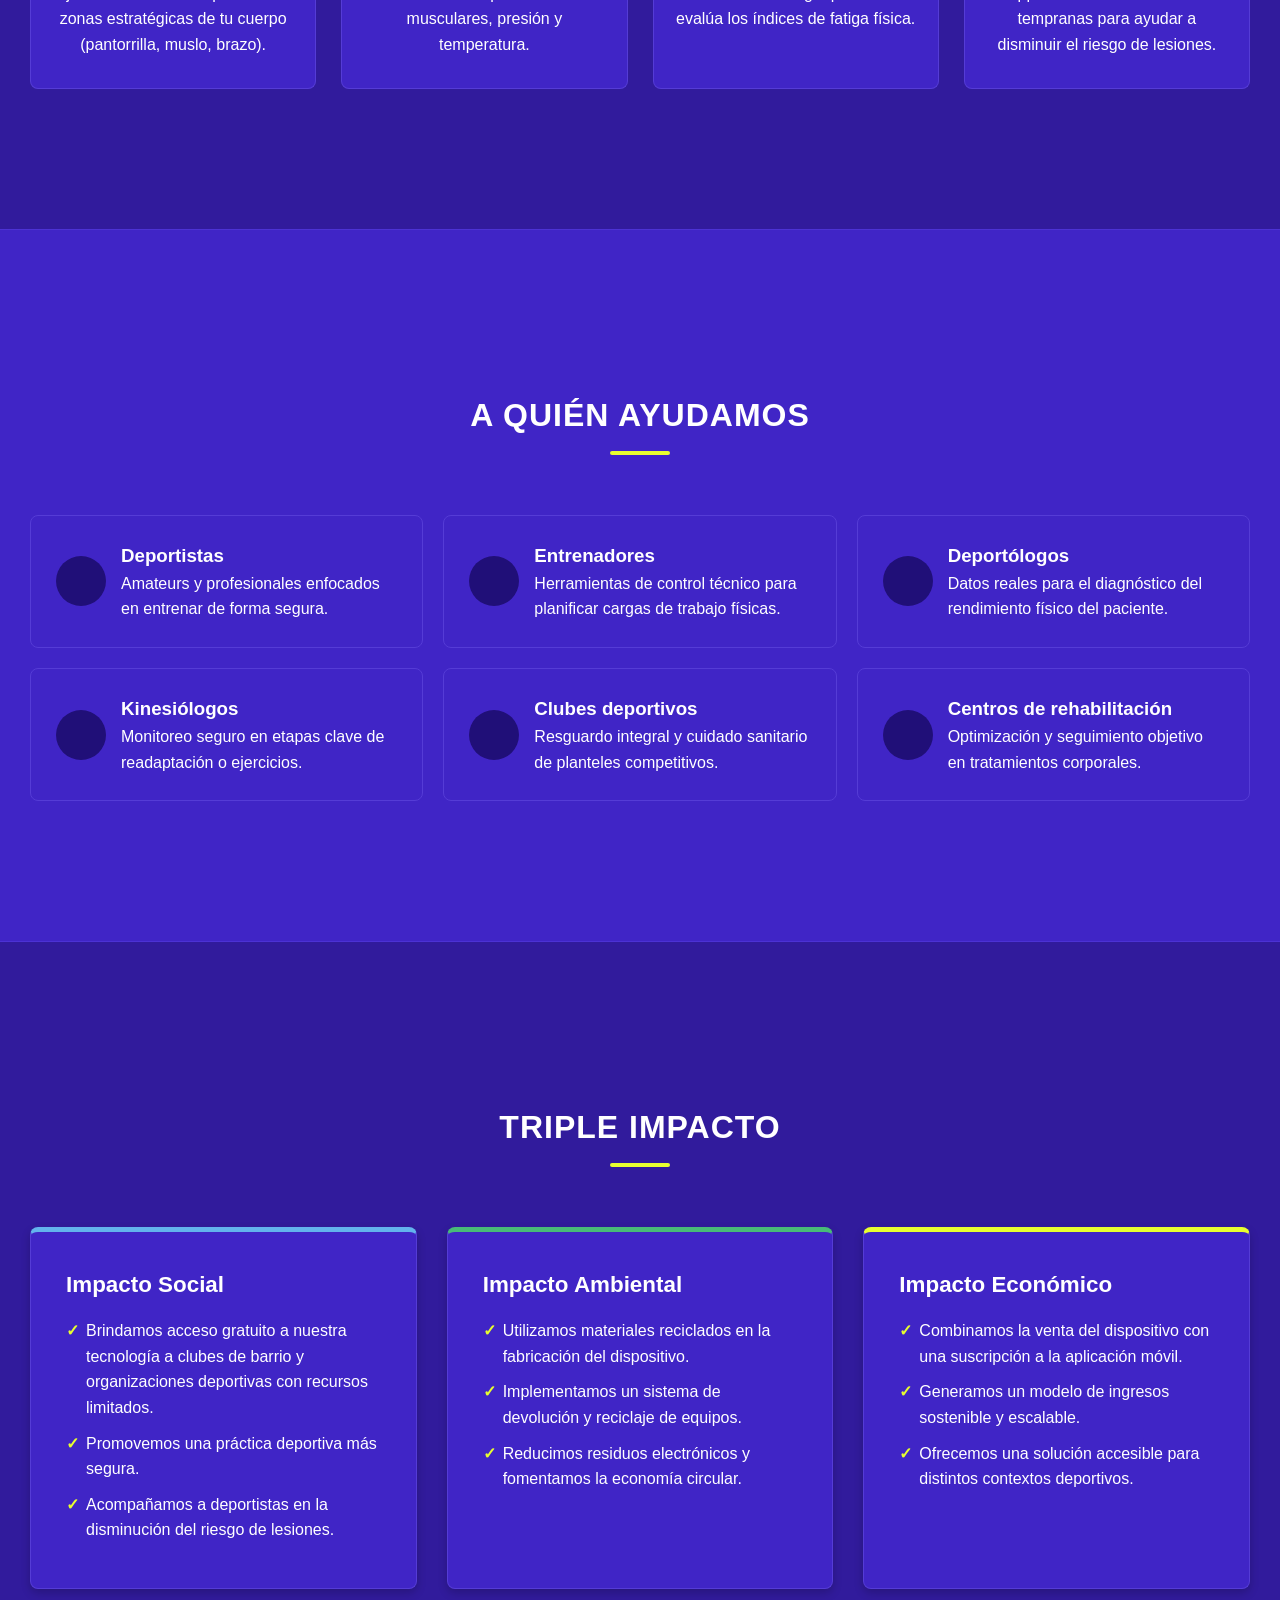
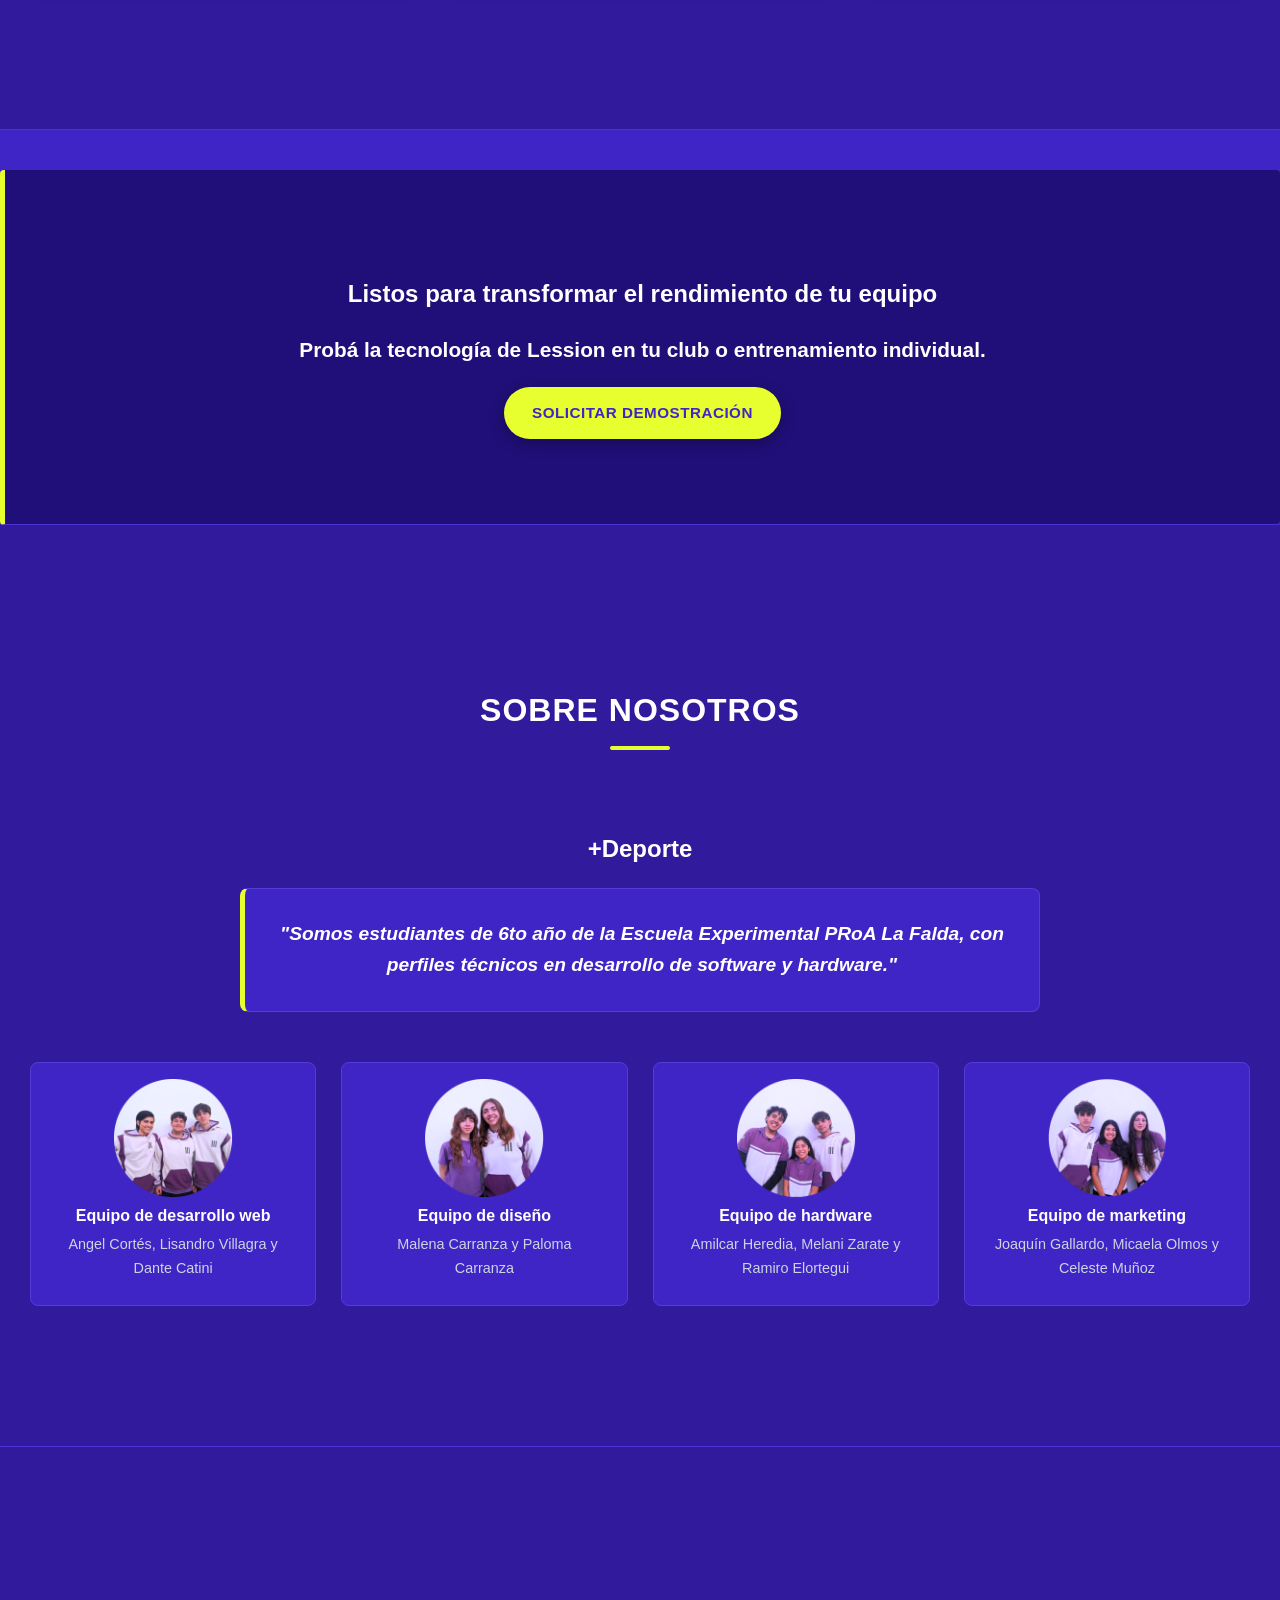
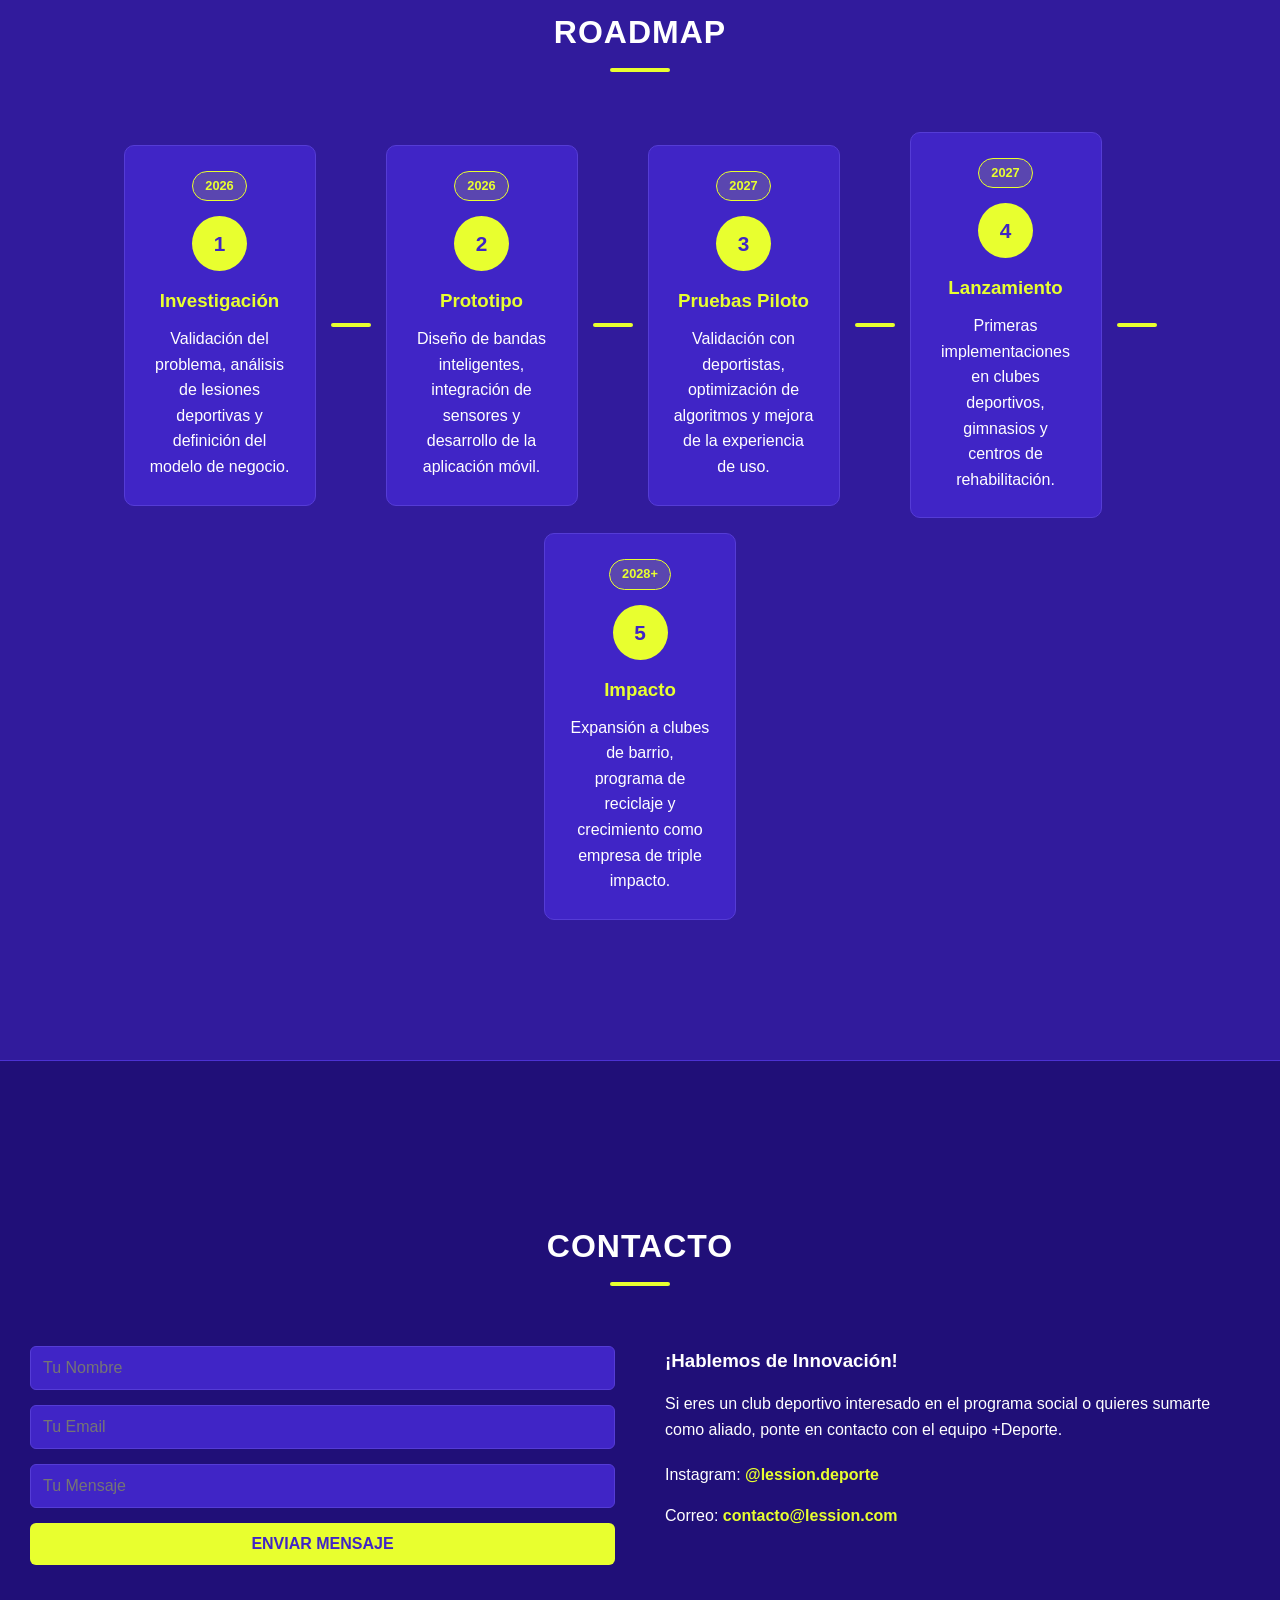
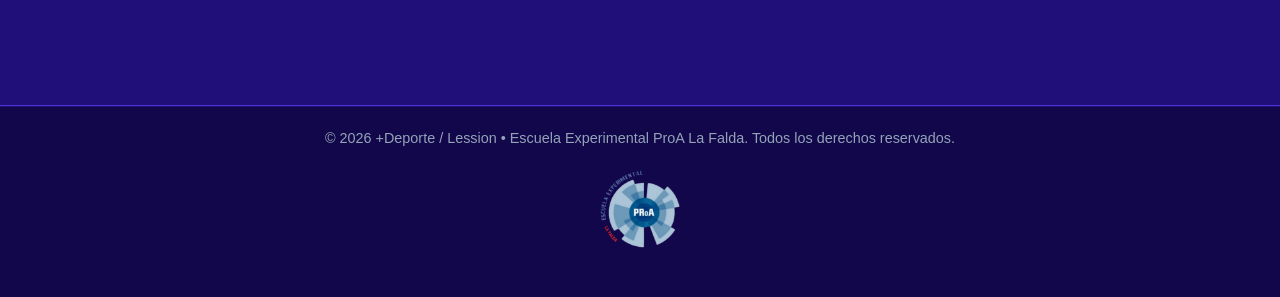
==== commit 39171e35: "Add files via upload" ====
--- a/lessionWeb/index.html
+++ b/lessionWeb/index.html
@@ -125,6 +125,412 @@
         </div>
     </section>
 
+    <!-- =================================================================== -->
+    <!-- SECCIÓN PRINCIPAL: TECNOLOGÍA LESSION (DESGLOSE COMPLETO EN 5 PARTES) -->
+    <!-- =================================================================== -->
+    <section id="tecnologia" class="tech-section-main">
+        <div class="container">
+
+            <!-- ENCABEZADO DE TECNOLOGÍA -->
+            <div class="tech-header text-center">
+                <span class="badge-tech">TECNOLOGÍA</span>
+                <h2 class="tech-main-title">Tecnología que entiende tu esfuerzo</h2>
+                <p class="tech-description">
+                    Un ecosistema integrado de hardware biomecánico de alta precisión y software predictivo en tiempo real diseñado para llevar tu rendimiento deportivo al máximo nivel de seguridad.
+                </p>
+                <!-- Render principal de la banda deportiva -->
+                <div class="tech-hero-render">
+                    <svg viewBox="0 0 800 350" class="svg-render-band" xmlns="http://www.w3.org/2000/svg">
+                        <defs>
+                            <linearGradient id="bandGrad" x1="0%" y1="0%" x2="100%" y2="100%">
+                                <stop offset="0%" stop-color="#1e1b4b" />
+                                <stop offset="50%" stop-color="#311b9c" />
+                                <stop offset="100%" stop-color="#120938" />
+                            </linearGradient>
+                            <linearGradient id="neonGlow" x1="0%" y1="0%" x2="100%" y2="0%">
+                                <stop offset="0%" stop-color="#e8ff2f" stop-opacity="0.8"/>
+                                <stop offset="100%" stop-color="#00f0ff" stop-opacity="0.9"/>
+                            </linearGradient>
+                            <filter id="glowEffect" x="-20%" y="-20%" width="140%" height="140%">
+                                <feGaussianBlur stdDeviation="8" result="blur" />
+                                <feComposite in="SourceGraphic" in2="blur" operator="over" />
+                            </filter>
+                        </defs>
+
+                        <!-- Banda flexible ergonómica -->
+                        <path d="M 120 180 Q 400 60 680 180 Q 400 310 120 180 Z" fill="url(#bandGrad)" stroke="#4c32d4" stroke-width="4" />
+                        <path d="M 150 180 Q 400 85 650 180" fill="none" stroke="url(#neonGlow)" stroke-width="6" filter="url(#glowEffect)" />
+                        
+                        <!-- Módulo central ciego con LED inteligente -->
+                        <rect x="340" y="140" width="120" height="70" rx="18" fill="#150b38" stroke="#e8ff2f" stroke-width="3" />
+                        <circle cx="400" cy="175" r="14" fill="#e8ff2f" filter="url(#glowEffect)" />
+                        <text x="400" y="180" text-anchor="middle" fill="#120938" font-weight="900" font-size="12">LESSION</text>
+
+                        <!-- Puntos de transmisión de señal -->
+                        <circle cx="260" cy="162" r="5" fill="#00f0ff" />
+                        <circle cx="540" cy="162" r="5" fill="#00f0ff" />
+                        <line x1="260" y1="162" x2="540" y2="162" stroke="#00f0ff" stroke-linecap="round" stroke-dasharray="4 4" stroke-opacity="0.6"/>
+                    </svg>
+                </div>
+            </div>
+
+            <!-- SECCIÓN 1 — LA BANDA INTELIGENTE (VISTA EXPLOTADA CON ETIQUETAS) -->
+            <div class="tech-block">
+                <div class="block-title-wrapper text-center">
+                    <span class="sub-number">01</span>
+                    <h3 class="block-title">La Banda Inteligente</h3>
+                    <p class="block-subtitle">Diseñada anatómicamente para adherirse sin fricción y capturar impulsos musculares profundos.</p>
+                </div>
+
+                <div class="exploded-view-container">
+                    <div class="exploded-svg-wrapper">
+                        <svg viewBox="0 0 900 450" class="svg-exploded" xmlns="http://www.w3.org/2000/svg">
+                            <!-- Capa 1: Cierre -->
+                            <g class="exploded-layer" transform="translate(60, 0)">
+                                <rect x="50" y="190" width="70" height="70" rx="12" fill="#28157a" stroke="#e8ff2f" stroke-width="2"/>
+                                <path d="M 70 210 L 100 240 M 100 210 L 70 240" stroke="#e8ff2f" stroke-width="3"/>
+                                <line x1="85" y1="190" x2="85" y2="80" stroke="#e8ff2f" stroke-dasharray="3 3"/>
+                                <circle cx="85" cy="80" r="5" fill="#e8ff2f"/>
+                            </g>
+
+                            <!-- Capa 2: Correa de Silicona -->
+                            <g class="exploded-layer" transform="translate(180, 0)">
+                                <path d="M 50 160 C 120 120, 180 120, 240 160 L 220 290 C 160 250, 100 250, 50 290 Z" fill="#200f78" stroke="#5a3be0" stroke-width="2"/>
+                                <line x1="145" y1="140" x2="145" y2="50" stroke="#e8ff2f" stroke-dasharray="3 3"/>
+                                <circle cx="145" cy="50" r="5" fill="#e8ff2f"/>
+                            </g>
+
+                            <!-- Capa 3: Componentes Internos -->
+                            <g class="exploded-layer" transform="translate(420, 0)">
+                                <rect x="30" y="170" width="140" height="100" rx="10" fill="#0d072b" stroke="#00f0ff" stroke-width="2"/>
+                                <rect x="50" y="190" width="40" height="30" fill="#311b9c" stroke="#e8ff2f"/>
+                                <circle cx="120" cy="220" r="15" fill="#e8ff2f"/>
+                                <line x1="100" y1="170" x2="100" y2="50" stroke="#00f0ff" stroke-dasharray="3 3"/>
+                                <circle cx="100" cy="50" r="5" fill="#00f0ff"/>
+                            </g>
+
+                            <!-- Capa 4: Carcasa Protectora -->
+                            <g class="exploded-layer" transform="translate(640, 0)">
+                                <path d="M 20 150 Q 80 120 140 150 L 150 290 Q 80 320 10 290 Z" fill="rgba(64, 37, 198, 0.6)" stroke="#e8ff2f" stroke-width="2"/>
+                                <line x1="80" y1="135" x2="80" y2="80" stroke="#e8ff2f" stroke-dasharray="3 3"/>
+                                <circle cx="80" cy="80" r="5" fill="#e8ff2f"/>
+                            </g>
+                        </svg>
+
+                        <!-- Etiquetas explicativas -->
+                        <div class="exploded-labels">
+                            <div class="label-card label-cierre">
+                                <h4>Cierre de Seguridad</h4>
+                                <p>Hebilla magnética ultraligera de ajuste micrométrico resistente a impacto.</p>
+                            </div>
+                            <div class="label-card label-correa">
+                                <h4>Correa Elástica</h4>
+                                <p>Silicona médica transpirable e hipoalergénica adaptable a cualquier grupo muscular.</p>
+                            </div>
+                            <div class="label-card label-internos">
+                                <h4>Componentes Internos</h4>
+                                <p>PCB flexible multicapa con arquitectura EMG diferencial y microprocesador.</p>
+                            </div>
+                            <div class="label-card label-carcasa">
+                                <h4>Carcasa IP67</h4>
+                                <p>Polímero reforzado que sella la electrónica contra el sudor y agua.</p>
+                            </div>
+                        </div>
+                    </div>
+                </div>
+            </div>
+
+            <!-- SECCIÓN 2 — EL CORAZÓN ELECTRÓNICO DE LESSION (4 TARJETAS) -->
+            <div class="tech-block">
+                <div class="block-title-wrapper text-center">
+                    <span class="sub-number">02</span>
+                    <h3 class="block-title">El Corazón Electrónico de Lession</h3>
+                    <p class="block-subtitle">Componentes de vanguardia seleccionados para garantizar máxima precisión bioeléctrica en movimiento.</p>
+                </div>
+
+                <div class="components-grid">
+                    <!-- Componente 1 -->
+                    <div class="component-card">
+                        <div class="component-svg-box">
+                            <svg viewBox="0 0 100 100" class="component-svg">
+                                <rect x="25" y="25" width="50" height="50" rx="6" fill="#120938" stroke="#e8ff2f" stroke-width="2"/>
+                                <rect x="35" y="35" width="30" height="30" fill="#311b9c" />
+                                <text x="50" y="53" font-size="9" fill="#e8ff2f" font-weight="bold" text-anchor="middle">ESP32</text>
+                                <!-- Pins -->
+                                <path d="M 20 35 H 25 M 20 50 H 25 M 20 65 H 25 M 75 35 H 80 M 75 50 H 80 M 75 65 H 80" stroke="#e8ff2f" stroke-width="2"/>
+                            </svg>
+                        </div>
+                        <h4>ESP32-C3</h4>
+                        <p>Microcontrolador de arquitectura RISC-V con conectividad Wi-Fi y Bluetooth 5 (LE) integrada para una rápida transmisión de datos bioeléctricos con consumo ultra bajo.</p>
+                    </div>
+
+                    <!-- Componente 2 -->
+                    <div class="component-card">
+                        <div class="component-svg-box">
+                            <svg viewBox="0 0 100 100" class="component-svg">
+                                <rect x="20" y="30" width="60" height="40" rx="4" fill="#120938" stroke="#00f0ff" stroke-width="2"/>
+                                <circle cx="35" cy="50" r="8" fill="#e8ff2f"/>
+                                <circle cx="65" cy="50" r="8" fill="#e8ff2f"/>
+                                <path d="M 35 50 Q 50 70 65 50" stroke="#00f0ff" fill="none" stroke-width="2"/>
+                            </svg>
+                        </div>
+                        <h4>EMG MyoWare 2.0</h4>
+                        <p>Sensor biomecánico de electromiografía de superficie (sEMG) que amplifica y procesa las señales eléctricas originadas por la actividad muscular.</p>
+                    </div>
+
+                    <!-- Componente 3 -->
+                    <div class="component-card">
+                        <div class="component-svg-box">
+                            <svg viewBox="0 0 100 100" class="component-svg">
+                                <circle cx="50" cy="50" r="24" fill="#200f78" stroke="#e8ff2f" stroke-width="3"/>
+                                <circle cx="50" cy="50" r="14" fill="#e8ff2f" filter="url(#glowEffect)"/>
+                            </svg>
+                        </div>
+                        <h4>LED RGB</h4>
+                        <p>Indicador lumínico de estado multitono que alerta al deportista de forma visual instantánea sobre el rango de intensidad física y nivel de fatiga acumulado.</p>
+                    </div>
+
+                    <!-- Componente 4 -->
+                    <div class="component-card">
+                        <div class="component-svg-box">
+                            <svg viewBox="0 0 100 100" class="component-svg">
+                                <rect x="35" y="30" width="30" height="45" rx="4" fill="#311b9c" stroke="#e8ff2f" stroke-width="2"/>
+                                <line x1="50" y1="15" x2="50" y2="30" stroke="#e8ff2f" stroke-width="3"/>
+                                <line x1="50" y1="75" x2="50" y2="90" stroke="#e8ff2f" stroke-width="3"/>
+                                <line x1="40" y1="40" x2="60" y2="40" stroke="#e8ff2f" stroke-width="2"/>
+                            </svg>
+                        </div>
+                        <h4>Capacitor</h4>
+                        <p>Componente pasivo encargado de filtrar el ruido eléctrico, estabilizar los picos de voltaje y garantizar lecturas limpias e ininterrumpidas de los sensores.</p>
+                    </div>
+                </div>
+            </div>
+
+            <!-- SECCIÓN 3 — DEL CUERPO A LOS DATOS (DIAGRAMA DE FLUJO CON ÍCONOS Y FLECHAS) -->
+            <div class="tech-block">
+                <div class="block-title-wrapper text-center">
+                    <span class="sub-number">03</span>
+                    <h3 class="block-title">Del Cuerpo a los Datos</h3>
+                    <p class="block-subtitle">El viaje de la señal bioeléctrica: transformación desde el impulso muscular hasta la alerta preventiva.</p>
+                </div>
+
+                <div class="flow-pipeline">
+                    <div class="flow-step">
+                        <div class="flow-node">
+                            <span class="flow-icon">🏃</span>
+                            <span class="flow-label">CUERPO</span>
+                        </div>
+                    </div>
+                    <div class="flow-arrow">➔</div>
+
+                    <div class="flow-step">
+                        <div class="flow-node">
+                            <span class="flow-icon">⚡</span>
+                            <span class="flow-label">SENSORES</span>
+                        </div>
+                    </div>
+                    <div class="flow-arrow">➔</div>
+
+                    <div class="flow-step">
+                        <div class="flow-node">
+                            <span class="flow-icon">📟</span>
+                            <span class="flow-label">ESP32-C3</span>
+                        </div>
+                    </div>
+                    <div class="flow-arrow">➔</div>
+
+                    <div class="flow-step">
+                        <div class="flow-node">
+                            <span class="flow-icon">📡</span>
+                            <span class="flow-label">CONEXIÓN INALÁMBRICA</span>
+                        </div>
+                    </div>
+                    <div class="flow-arrow">➔</div>
+
+                    <div class="flow-step">
+                        <div class="flow-node highlight-node">
+                            <span class="flow-icon">📱</span>
+                            <span class="flow-label">APP LESSION</span>
+                        </div>
+                    </div>
+                    <div class="flow-arrow">➔</div>
+
+                    <div class="flow-step">
+                        <div class="flow-node alert-node">
+                            <span class="flow-icon">⚠️</span>
+                            <span class="flow-label">ANÁLISIS Y ALERTAS</span>
+                        </div>
+                    </div>
+                </div>
+            </div>
+
+            <!-- SECCIÓN 4 — LA APLICACIÓN (MOCKUPS + FUNCIONALIDADES) -->
+            <div class="tech-block">
+                <div class="block-title-wrapper text-center">
+                    <span class="sub-number">04</span>
+                    <h3 class="block-title">La Aplicación Mobile Lession</h3>
+                    <p class="block-subtitle">Tu centro de control biométrico: interfaz intuitiva para interpretar tu fatiga en tiempo real.</p>
+                </div>
+
+                <div class="app-display-wrapper">
+                    <!-- Mockups de Teléfonos -->
+                    <div class="phones-container">
+                        <!-- Teléfono 1: Dashboard y Gráficos -->
+                        <div class="phone-mockup">
+                            <div class="phone-notch"></div>
+                            <div class="phone-screen">
+                                <div class="app-header-ui">
+                                    <span class="app-brand">LESSION FIT</span>
+                                    <span class="live-dot">● EN VIVO</span>
+                                </div>
+                                <div class="widget-metric">
+                                    <div class="metric-val">84%</div>
+                                    <div class="metric-lbl">Índice de Carga Muscular</div>
+                                </div>
+                                <div class="widget-chart">
+                                    <span class="chart-title">Actividad sEMG (mV)</span>
+                                    <svg viewBox="0 0 150 50" class="sparkline-svg">
+                                        <path d="M 0 40 Q 20 10, 40 35 T 80 15 T 120 45 T 150 10" fill="none" stroke="#e8ff2f" stroke-width="3"/>
+                                    </svg>
+                                </div>
+                                <div class="widget-stats-row">
+                                    <div class="mini-stat"><span>38 min</span><small>Tiempo</small></div>
+                                    <div class="mini-stat"><span>Zona 4</span><small>Umbral</small></div>
+                                </div>
+                            </div>
+                        </div>
+
+                        <!-- Teléfono 2: Alerta de Fatiga Muscular -->
+                        <div class="phone-mockup phone-alert-screen">
+                            <div class="phone-notch"></div>
+                            <div class="phone-screen">
+                                <div class="alert-box-ui">
+                                    <div class="alert-icon-big">⚠️</div>
+                                    <h4>ALERTA DE FATIGA</h4>
+                                    <p class="alert-sub">Saturación crítica detectada en Isquiotibial Izquierdo.</p>
+                                    <div class="alert-recommendation">
+                                        <strong>Acción Sugerida:</strong><br>
+                                        Disminuir la carga un 20% o pausar por 3 minutos para prevenir desgarro.
+                                    </div>
+                                    <button class="btn-app-action">Entendido</button>
+                                </div>
+                            </div>
+                        </div>
+                    </div>
+
+                    <!-- 4 Funcionalidades -->
+                    <div class="app-features-grid">
+                        <div class="feature-card">
+                            <div class="feat-icon">📊</div>
+                            <div class="feat-content">
+                                <h4>Estadísticas</h4>
+                                <p>Métricas detalladas de fuerza aplicada, potencia sostenida y tiempo de contracción muscular acumulado durante la rutina.</p>
+                            </div>
+                        </div>
+                        <div class="feature-card">
+                            <div class="feat-icon">📈</div>
+                            <div class="feat-content">
+                                <h4>Seguimiento</h4>
+                                <p>Evolución histórica y comparativa entre sesiones de entrenamiento para evaluar progreso y recuperación.</p>
+                            </div>
+                        </div>
+                        <div class="feature-card">
+                            <div class="feat-icon">🔔</div>
+                            <div class="feat-content">
+                                <h4>Alertas</h4>
+                                <p>Notificaciones inteligentes con vibración y sonido antes de alcanzar niveles nocivos de micro-trauma muscular.</p>
+                            </div>
+                        </div>
+                        <div class="feature-card">
+                            <div class="feat-icon">🏃‍♂️</div>
+                            <div class="feat-content">
+                                <h4>Perfil Deportivo</h4>
+                                <p>Calibración adaptada a tu disciplina deportiva específica, umbrales biológicos y objetivos de rendimiento.</p>
+                            </div>
+                        </div>
+                    </div>
+                </div>
+            </div>
+
+            <!-- SECCIÓN 5 — DEL CONCEPTO AL PROTOTIPO (ELECTRÓNICA EXPUESTA Y ETIQUETAS) -->
+            <div class="tech-block">
+                <div class="block-title-wrapper text-center">
+                    <span class="sub-number">05</span>
+                    <h3 class="block-title">Del Concepto al Prototipo</h3>
+                    <p class="block-subtitle">Validación técnica tangible: de esquemas teóricos a prototipos funcionales probados en campo.</p>
+                </div>
+
+                <div class="prototype-container">
+                    <p class="prototype-explanation">
+                        Nuestro prototipo integra en un chasis compacto de bajo peso todos los módulos electrónicos de sensorización y procesamiento. La banda expuesta demuestra la factibilidad técnica y la robustez del circuito en condiciones reales de exigencia deportiva.
+                    </p>
+
+                    <div class="prototype-visual-board">
+                        <svg viewBox="0 0 850 400" class="svg-prototype" xmlns="http://www.w3.org/2000/svg">
+                            <!-- Chasis Base de la Banda -->
+                            <rect x="100" y="140" width="650" height="120" rx="20" fill="#1b0d5c" stroke="#4c32d4" stroke-width="3"/>
+                            <path d="M 120 140 H 730" stroke="#e8ff2f" stroke-linecap="round" stroke-width="2" stroke-dasharray="8 6"/>
+
+                            <!-- Módulo ESP32-C3 -->
+                            <g transform="translate(180, 160)">
+                                <rect x="0" y="0" width="80" height="80" rx="8" fill="#120938" stroke="#00f0ff" stroke-width="2"/>
+                                <text x="40" y="45" fill="#00f0ff" font-size="12" font-weight="bold" text-anchor="middle">ESP32-C3</text>
+                                <line x1="40" y1="0" x2="40" y2="-60" stroke="#00f0ff" stroke-dasharray="3 3"/>
+                                <circle cx="40" cy="-60" r="5" fill="#00f0ff"/>
+                            </g>
+
+                            <!-- LED RGB -->
+                            <g transform="translate(320, 180)">
+                                <circle cx="20" cy="20" r="18" fill="#e8ff2f" filter="url(#glowEffect)"/>
+                                <text x="20" y="24" fill="#120938" font-size="9" font-weight="bold" text-anchor="middle">LED</text>
+                                <line x1="20" y1="38" x2="20" y2="120" stroke="#e8ff2f" stroke-dasharray="3 3"/>
+                                <circle cx="20" cy="120" r="5" fill="#e8ff2f"/>
+                            </g>
+
+                            <!-- Comunicación Inalámbrica -->
+                            <g transform="translate(420, 165)">
+                                <path d="M 0 30 Q 20 10, 40 30 M 5 20 Q 20 5, 35 20" fill="none" stroke="#e8ff2f" stroke-width="3"/>
+                                <line x1="20" y1="0" x2="20" y2="-65" stroke="#e8ff2f" stroke-dasharray="3 3"/>
+                                <circle cx="20" cy="-65" r="5" fill="#e8ff2f"/>
+                            </g>
+
+                            <!-- EMG MyoWare 2.0 -->
+                            <g transform="translate(520, 160)">
+                                <rect x="0" y="0" width="90" height="80" rx="8" fill="#0d072b" stroke="#e8ff2f" stroke-width="2"/>
+                                <text x="45" y="45" fill="#e8ff2f" font-size="11" font-weight="bold" text-anchor="middle">EMG MyoWare</text>
+                                <line x1="45" y1="80" x2="45" y2="140" stroke="#e8ff2f" stroke-dasharray="3 3"/>
+                                <circle cx="45" cy="140" r="5" fill="#e8ff2f"/>
+                            </g>
+
+                            <!-- Alimentación (Batería) -->
+                            <g transform="translate(650, 175)">
+                                <rect x="0" y="0" width="60" height="50" rx="4" fill="#311b9c" stroke="#00f0ff" stroke-width="2"/>
+                                <text x="30" y="30" fill="#ffffff" font-size="10" font-weight="bold" text-anchor="middle">BAT</text>
+                                <line x1="30" y1="0" x2="30" y2="-75" stroke="#00f0ff" stroke-dasharray="3 3"/>
+                                <circle cx="30" cy="-75" r="5" fill="#00f0ff"/>
+                            </g>
+
+                            <!-- Banda deportiva -->
+                            <line x1="120" y1="200" x2="120" y2="300" stroke="#e8ff2f" stroke-dasharray="3 3"/>
+                            <circle cx="120" cy="300" r="5" fill="#e8ff2f"/>
+                        </svg>
+
+                        <!-- Callouts / Pines flotantes -->
+                        <div class="proto-callouts">
+                            <span class="p-tag p-esp32">ESP32-C3</span>
+                            <span class="p-tag p-led">LED RGB</span>
+                            <span class="p-tag p-wireless">Comunicación Inalámbrica</span>
+                            <span class="p-tag p-emg">EMG MyoWare 2.0</span>
+                            <span class="p-tag p-power">Alimentación</span>
+                            <span class="p-tag p-band">Banda Deportiva</span>
+                        </div>
+                    </div>
+                </div>
+            </div>
+
+        </div>
+    </section>
+
     <section id="como-funciona">
         <div class="container">
             <h2 class="section-title">¿Cómo funciona?</h2>
--- a/lessionWeb/style.css
+++ b/lessionWeb/style.css
@@ -366,6 +366,469 @@
             font-weight: bold;
             margin: 0 auto 15px auto;
         }
+
+        /* =================================================================== */
+/* SECCIÓN ESPECIAL: TECNOLOGÍA LESSION (DESGLOSE COMPLETO) */
+/* =================================================================== */
+.tech-section-main {
+    background: linear-gradient(180deg, rgba(13, 6, 40, 0.9) 0%, rgba(27, 13, 92, 0.95) 50%, rgba(13, 6, 40, 0.9) 100%);
+    padding: 80px 0;
+    border-top: 1px solid var(--border-color);
+    border-bottom: 1px solid var(--border-color);
+}
+
+.badge-tech {
+    background-color: var(--yellow-lime);
+    color: var(--indigo-bg);
+    font-weight: 900;
+    padding: 6px 18px;
+    border-radius: 20px;
+    font-size: 0.85rem;
+    letter-spacing: 2px;
+    display: inline-block;
+    margin-bottom: 15px;
+    box-shadow: 0 0 15px rgba(232, 255, 47, 0.4);
+}
+
+.tech-main-title {
+    font-size: 2.6rem;
+    font-weight: 900;
+    margin-bottom: 15px;
+    color: var(--white);
+}
+
+.tech-description {
+    max-width: 800px;
+    margin: 0 auto 40px auto;
+    font-size: 1.15rem;
+    color: var(--gray-text);
+}
+
+.tech-hero-render {
+    max-width: 800px;
+    margin: 0 auto;
+}
+
+.svg-render-band {
+    width: 100%;
+    height: auto;
+    filter: drop-shadow(0 15px 25px rgba(0,0,0,0.6));
+}
+
+/* CONTENEDOR DE BLOQUES TECNOLÓGICOS */
+.tech-block {
+    margin-top: 90px;
+}
+
+.block-title-wrapper {
+    margin-bottom: 45px;
+}
+
+.sub-number {
+    font-size: 1rem;
+    font-weight: 900;
+    color: var(--yellow-lime);
+    background-color: rgba(232, 255, 47, 0.1);
+    border: 1px solid var(--yellow-lime);
+    padding: 4px 12px;
+    border-radius: 12px;
+    display: inline-block;
+    margin-bottom: 10px;
+}
+
+.block-title {
+    font-size: 2rem;
+    font-weight: 800;
+    color: var(--white);
+    margin-bottom: 8px;
+}
+
+.block-subtitle {
+    color: var(--gray-text);
+    font-size: 1.05rem;
+}
+
+/* SECCIÓN 1: VISTA EXPLOTADA */
+.exploded-view-container {
+    background-color: var(--indigo-card);
+    border: 1px solid var(--border-color);
+    border-radius: 20px;
+    padding: 40px 20px;
+}
+
+.svg-exploded {
+    width: 100%;
+    height: auto;
+}
+
+.exploded-labels {
+    display: grid;
+    grid-template-columns: repeat(auto-fit, minmax(220px, 1fr));
+    gap: 20px;
+    margin-top: 25px;
+}
+
+.label-card {
+    background-color: var(--indigo-bg);
+    border-top: 3px solid var(--yellow-lime);
+    padding: 18px;
+    border-radius: 10px;
+}
+
+.label-card h4 {
+    color: var(--yellow-lime);
+    margin-bottom: 6px;
+    font-size: 1.05rem;
+}
+
+.label-card p {
+    font-size: 0.9rem;
+    color: var(--gray-text);
+}
+
+/* SECCIÓN 2: CORAZÓN ELECTRÓNICO (TARJETAS) */
+.components-grid {
+    display: grid;
+    grid-template-columns: repeat(auto-fit, minmax(250px, 1fr));
+    gap: 25px;
+}
+
+.component-card {
+    background-color: var(--indigo-card);
+    border: 1px solid var(--border-color);
+    border-radius: 16px;
+    padding: 30px 22px;
+    text-align: center;
+    transition: all 0.3s ease;
+}
+
+.component-card:hover {
+    transform: translateY(-8px);
+    border-color: var(--yellow-lime);
+    box-shadow: var(--glow-shadow);
+}
+
+.component-svg-box {
+    width: 90px;
+    height: 90px;
+    margin: 0 auto 20px auto;
+}
+
+.component-svg {
+    width: 100%;
+    height: 100%;
+}
+
+.component-card h4 {
+    color: var(--yellow-lime);
+    font-size: 1.25rem;
+    margin-bottom: 12px;
+}
+
+.component-card p {
+    font-size: 0.92rem;
+    color: var(--gray-text);
+    line-height: 1.5;
+}
+
+/* SECCIÓN 3: DIAGRAMA DE FLUJO PIPELINE */
+.flow-pipeline {
+    display: flex;
+    align-items: center;
+    justify-content: space-between;
+    background-color: var(--indigo-card);
+    border: 1px solid var(--border-color);
+    padding: 40px 25px;
+    border-radius: 20px;
+    flex-wrap: wrap;
+    gap: 15px;
+}
+
+.flow-node {
+    background-color: var(--indigo-bg);
+    border: 1px solid var(--border-color);
+    border-radius: 14px;
+    padding: 20px 15px;
+    text-align: center;
+    min-width: 130px;
+    display: flex;
+    flex-direction: column;
+    align-items: center;
+    gap: 8px;
+    transition: all 0.3s ease;
+}
+
+.flow-node:hover {
+    border-color: var(--electric-blue);
+    transform: scale(1.05);
+}
+
+.highlight-node {
+    border: 2px solid var(--yellow-lime);
+    box-shadow: 0 0 15px rgba(232, 255, 47, 0.3);
+}
+
+.alert-node {
+    border: 2px solid #ff4757;
+}
+
+.flow-icon {
+    font-size: 2.2rem;
+}
+
+.flow-label {
+    font-size: 0.8rem;
+    font-weight: 800;
+    color: var(--white);
+    letter-spacing: 0.5px;
+}
+
+.flow-arrow {
+    color: var(--yellow-lime);
+    font-size: 1.8rem;
+    font-weight: bold;
+}
+
+/* SECCIÓN 4: APLICACIÓN MOBILE Y MOCKUPS */
+.app-display-wrapper {
+    display: grid;
+    grid-template-columns: 1fr 1fr;
+    gap: 40px;
+    align-items: center;
+}
+
+.phones-container {
+    display: flex;
+    gap: 20px;
+    justify-content: center;
+}
+
+.phone-mockup {
+    width: 220px;
+    height: 440px;
+    background-color: #080417;
+    border: 4px solid #3821aa;
+    border-radius: 36px;
+    padding: 12px;
+    position: relative;
+    box-shadow: 0 15px 35px rgba(0,0,0,0.6);
+}
+
+.phone-notch {
+    width: 80px;
+    height: 14px;
+    background-color: #3821aa;
+    margin: 0 auto 10px auto;
+    border-radius: 10px;
+}
+
+.phone-screen {
+    background-color: #120938;
+    height: calc(100% - 24px);
+    border-radius: 24px;
+    padding: 15px;
+    display: flex;
+    flex-direction: column;
+    gap: 12px;
+}
+
+.app-header-ui {
+    display: flex;
+    justify-content: space-between;
+    font-size: 0.7rem;
+    font-weight: bold;
+}
+
+.app-brand { color: var(--yellow-lime); }
+.live-dot { color: #2ed573; }
+
+.widget-metric {
+    background-color: #1b0d5c;
+    border-radius: 12px;
+    padding: 12px;
+    text-align: center;
+}
+
+.metric-val {
+    font-size: 2.2rem;
+    font-weight: 900;
+    color: var(--yellow-lime);
+}
+
+.metric-lbl {
+    font-size: 0.7rem;
+    color: var(--gray-text);
+}
+
+.widget-chart {
+    background-color: #1b0d5c;
+    border-radius: 12px;
+    padding: 10px;
+}
+
+.chart-title {
+    font-size: 0.65rem;
+    color: var(--gray-text);
+    display: block;
+    margin-bottom: 5px;
+}
+
+.sparkline-svg {
+    width: 100%;
+    height: 40px;
+}
+
+.widget-stats-row {
+    display: flex;
+    gap: 8px;
+}
+
+.mini-stat {
+    flex: 1;
+    background-color: #1b0d5c;
+    border-radius: 8px;
+    padding: 8px;
+    text-align: center;
+}
+
+.mini-stat span {
+    display: block;
+    font-size: 0.85rem;
+    font-weight: bold;
+    color: var(--white);
+}
+
+.mini-stat small {
+    font-size: 0.6rem;
+    color: var(--gray-text);
+}
+
+/* PANTALLA ALERTA */
+.alert-box-ui {
+    text-align: center;
+    padding: 10px 5px;
+}
+
+.alert-icon-big {
+    font-size: 2.5rem;
+    margin-bottom: 5px;
+}
+
+.alert-box-ui h4 {
+    color: #ff4757;
+    font-size: 1rem;
+    font-weight: 900;
+    margin-bottom: 8px;
+}
+
+.alert-sub {
+    font-size: 0.75rem;
+    color: var(--white);
+    margin-bottom: 12px;
+}
+
+.alert-recommendation {
+    background-color: rgba(255, 71, 87, 0.15);
+    border: 1px solid #ff4757;
+    border-radius: 8px;
+    padding: 10px;
+    font-size: 0.7rem;
+    color: #ffdae0;
+    margin-bottom: 15px;
+    text-align: left;
+}
+
+.btn-app-action {
+    background-color: #ff4757;
+    color: white;
+    border: none;
+    padding: 8px 16px;
+    border-radius: 12px;
+    font-weight: bold;
+    font-size: 0.75rem;
+    width: 100%;
+}
+
+.app-features-grid {
+    display: grid;
+    grid-template-columns: 1fr;
+    gap: 20px;
+}
+
+.feature-card {
+    background-color: var(--indigo-card);
+    border: 1px solid var(--border-color);
+    border-radius: 14px;
+    padding: 20px;
+    display: flex;
+    gap: 15px;
+    align-items: flex-start;
+}
+
+.feat-icon {
+    font-size: 1.8rem;
+    background-color: var(--indigo-bg);
+    padding: 10px;
+    border-radius: 10px;
+    border: 1px solid var(--yellow-lime);
+}
+
+.feat-content h4 {
+    color: var(--yellow-lime);
+    margin-bottom: 4px;
+    font-size: 1.1rem;
+}
+
+.feat-content p {
+    font-size: 0.9rem;
+    color: var(--gray-text);
+}
+
+/* SECCIÓN 5: PROTOTIPO EXPUESTO */
+.prototype-container {
+    background-color: var(--indigo-card);
+    border: 1px solid var(--border-color);
+    border-radius: 20px;
+    padding: 40px 30px;
+}
+
+.prototype-explanation {
+    text-align: center;
+    max-width: 850px;
+    margin: 0 auto 35px auto;
+    font-size: 1.05rem;
+    color: var(--gray-text);
+}
+
+.prototype-visual-board {
+    position: relative;
+    max-width: 850px;
+    margin: 0 auto;
+}
+
+.svg-prototype {
+    width: 100%;
+    height: auto;
+}
+
+.proto-callouts {
+    display: flex;
+    justify-content: space-around;
+    flex-wrap: wrap;
+    gap: 10px;
+    margin-top: 15px;
+}
+
+.p-tag {
+    background-color: var(--indigo-bg);
+    border: 1px solid var(--yellow-lime);
+    color: var(--yellow-lime);
+    font-size: 0.8rem;
+    font-weight: bold;
+    padding: 6px 14px;
+    border-radius: 20px;
+    box-shadow: 0 0 10px rgba(0,0,0,0.4);
+}
 
         /* --- 5. A QUIÉN AYUDAMOS --- */
         .ayuda-grid {
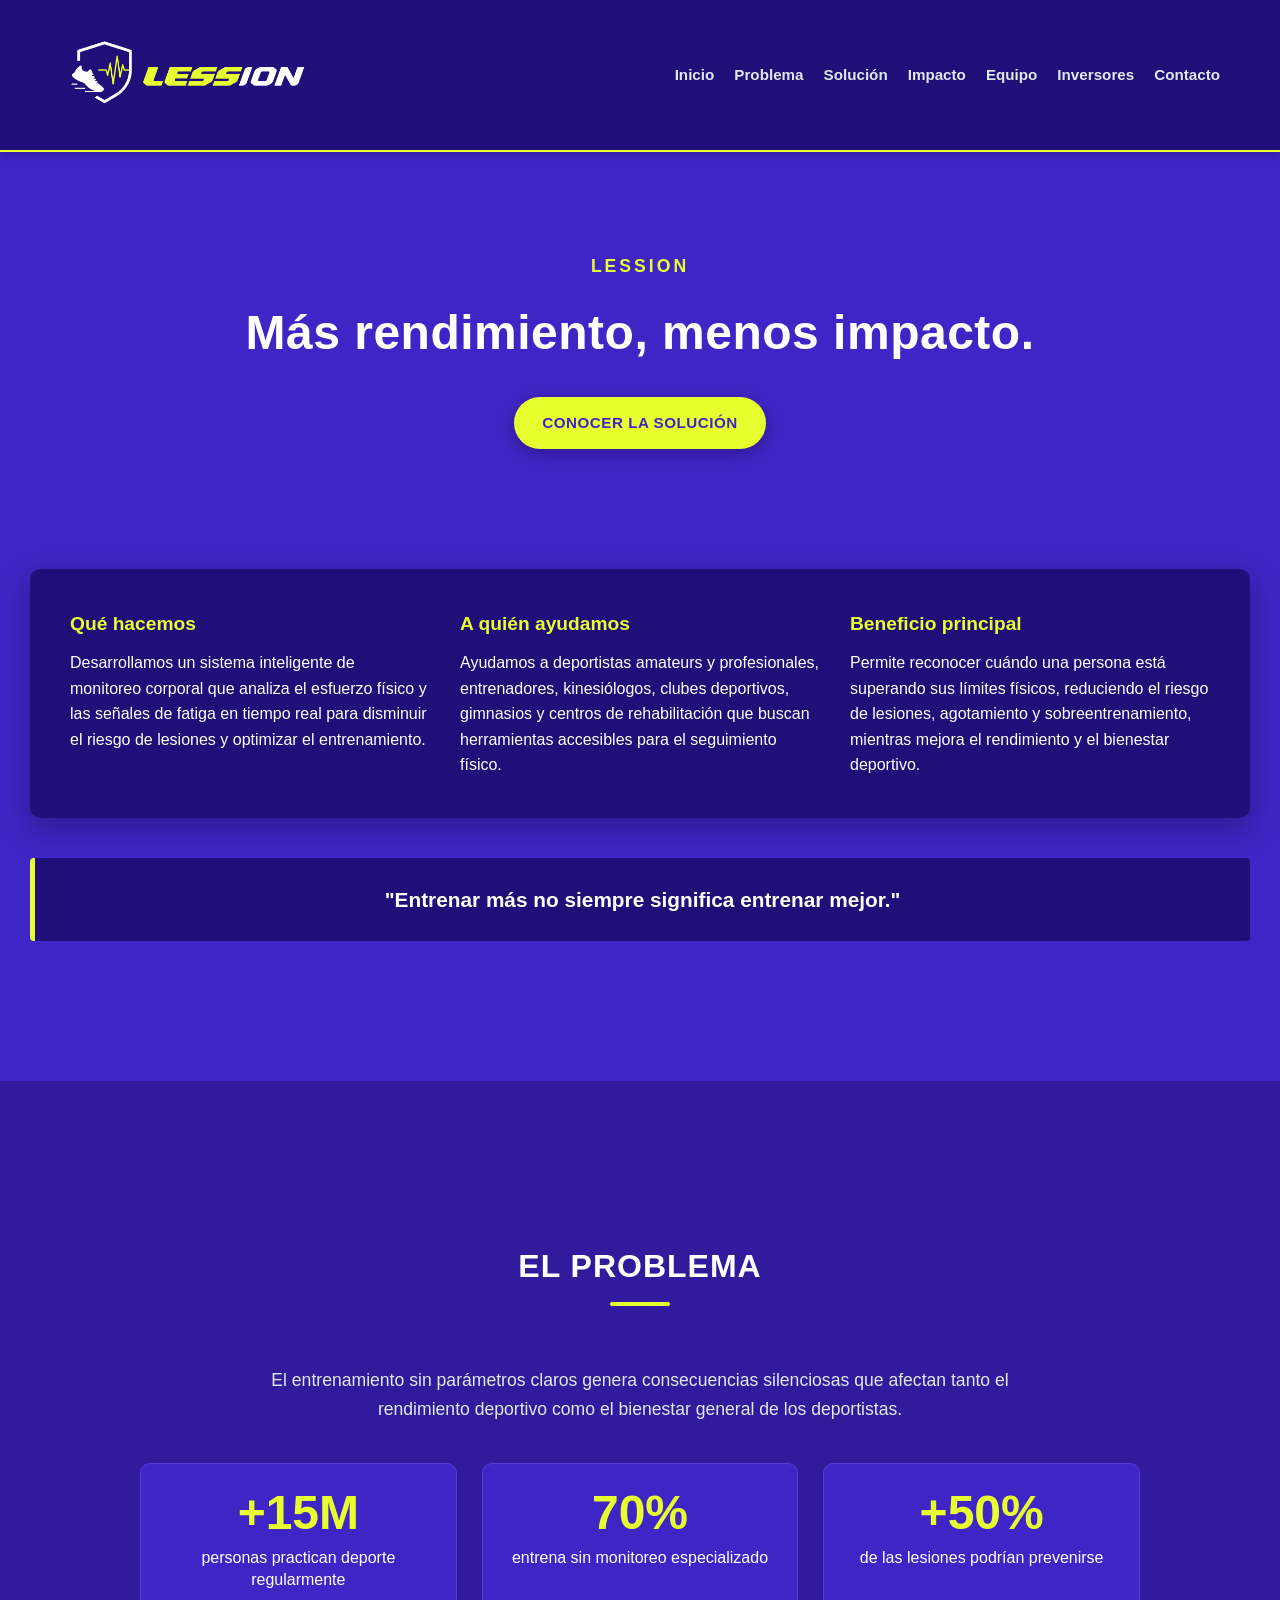
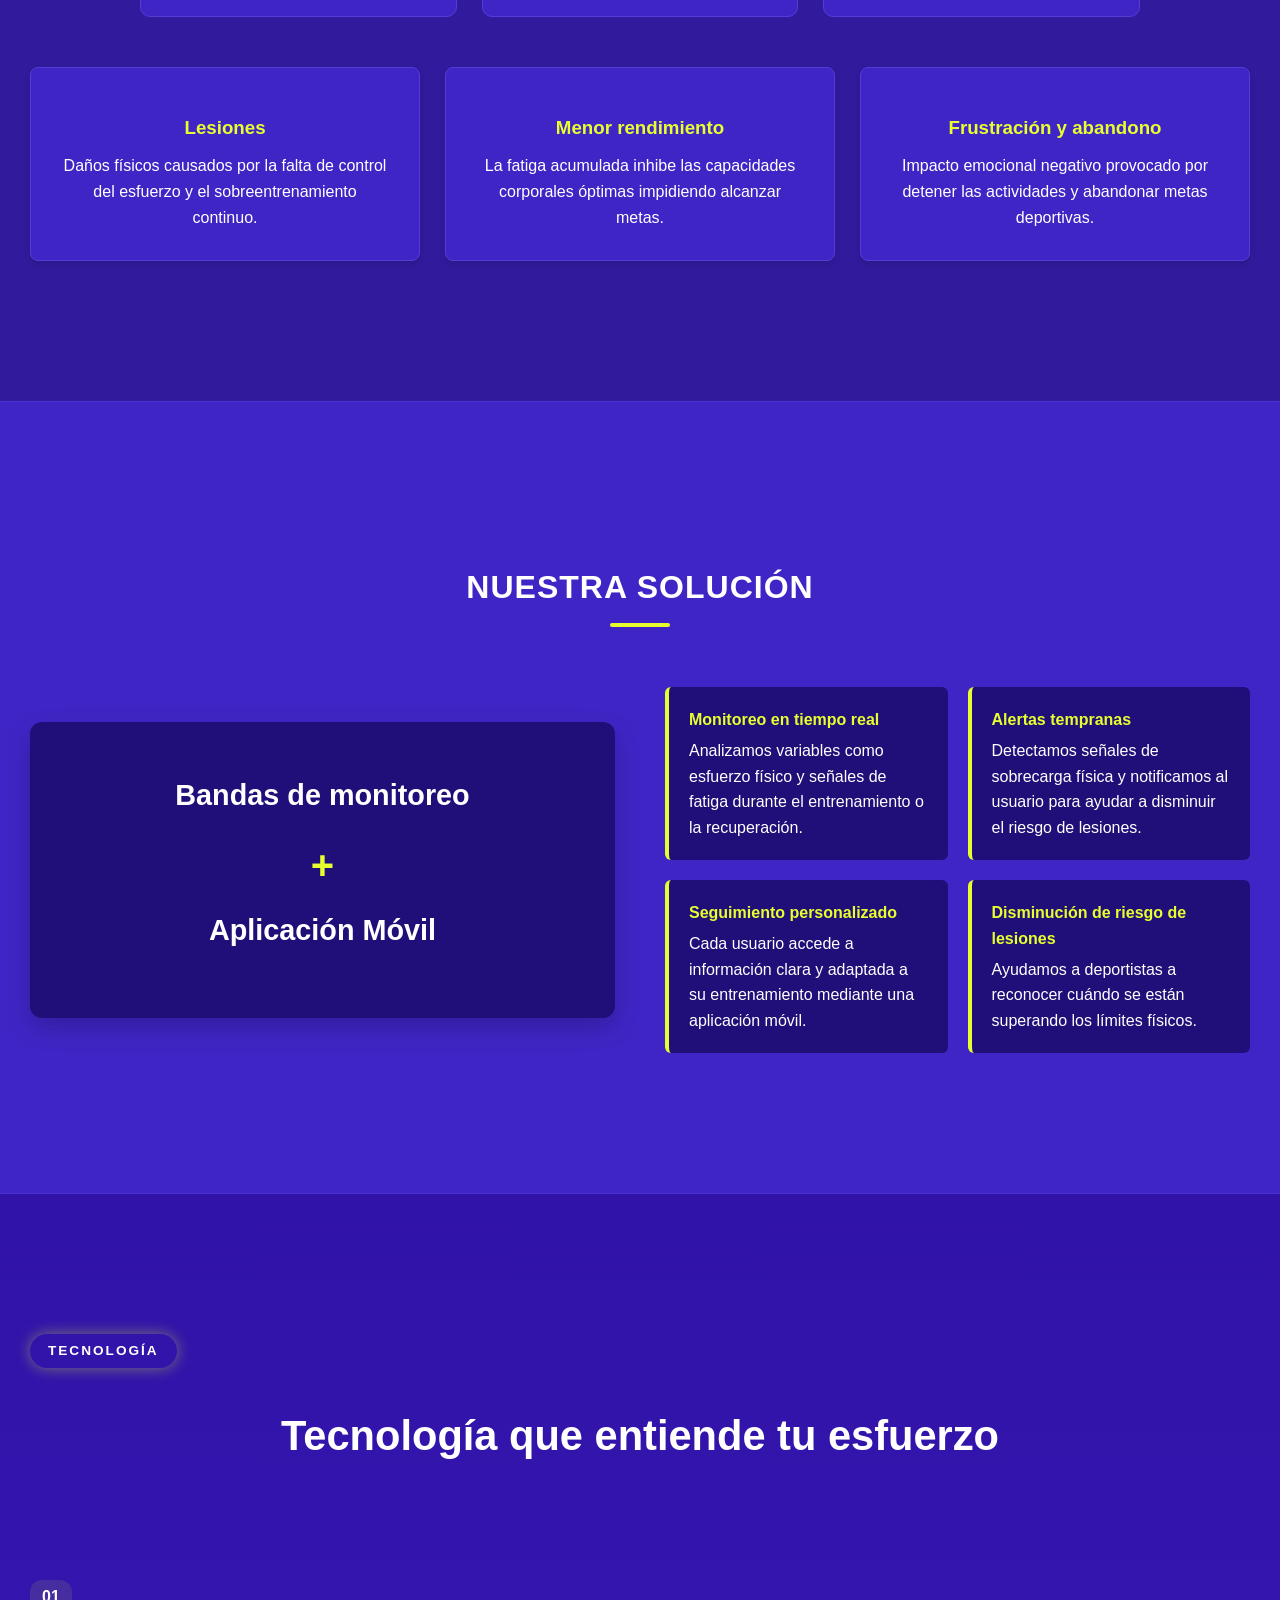
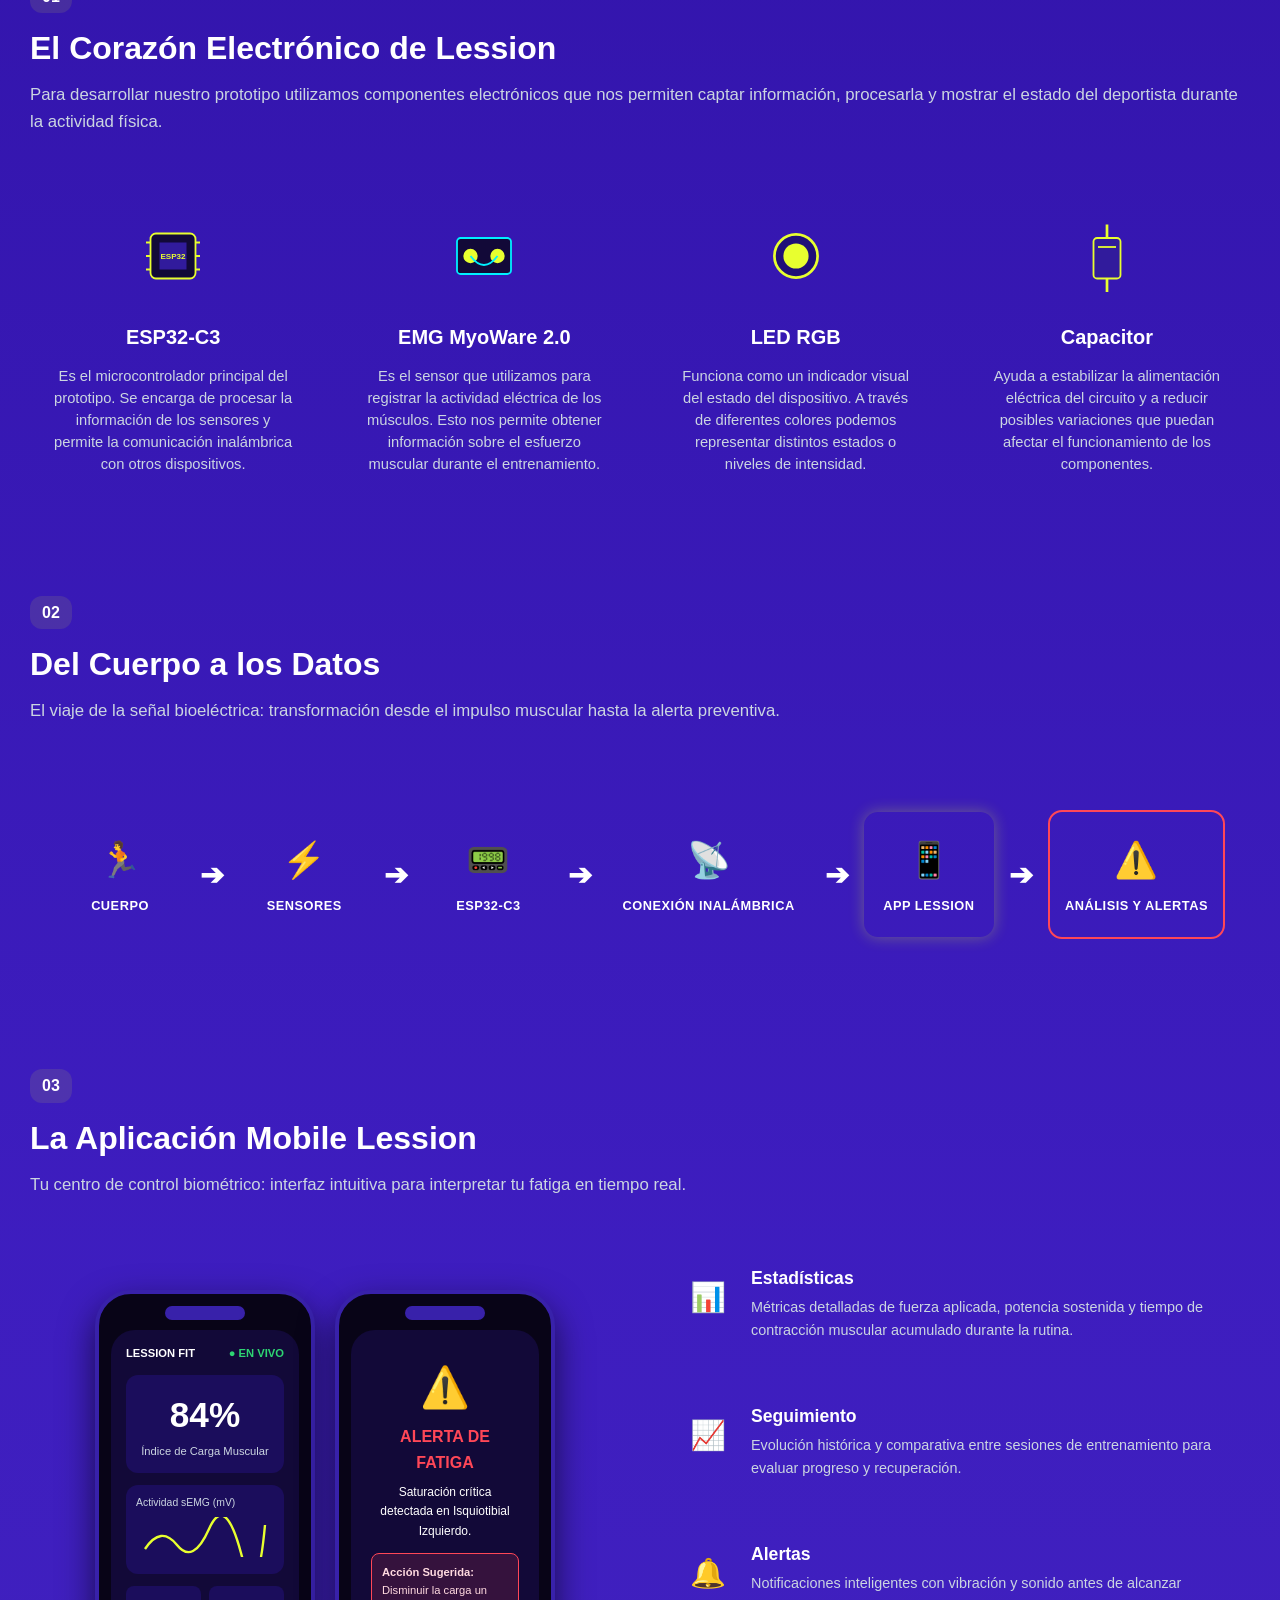
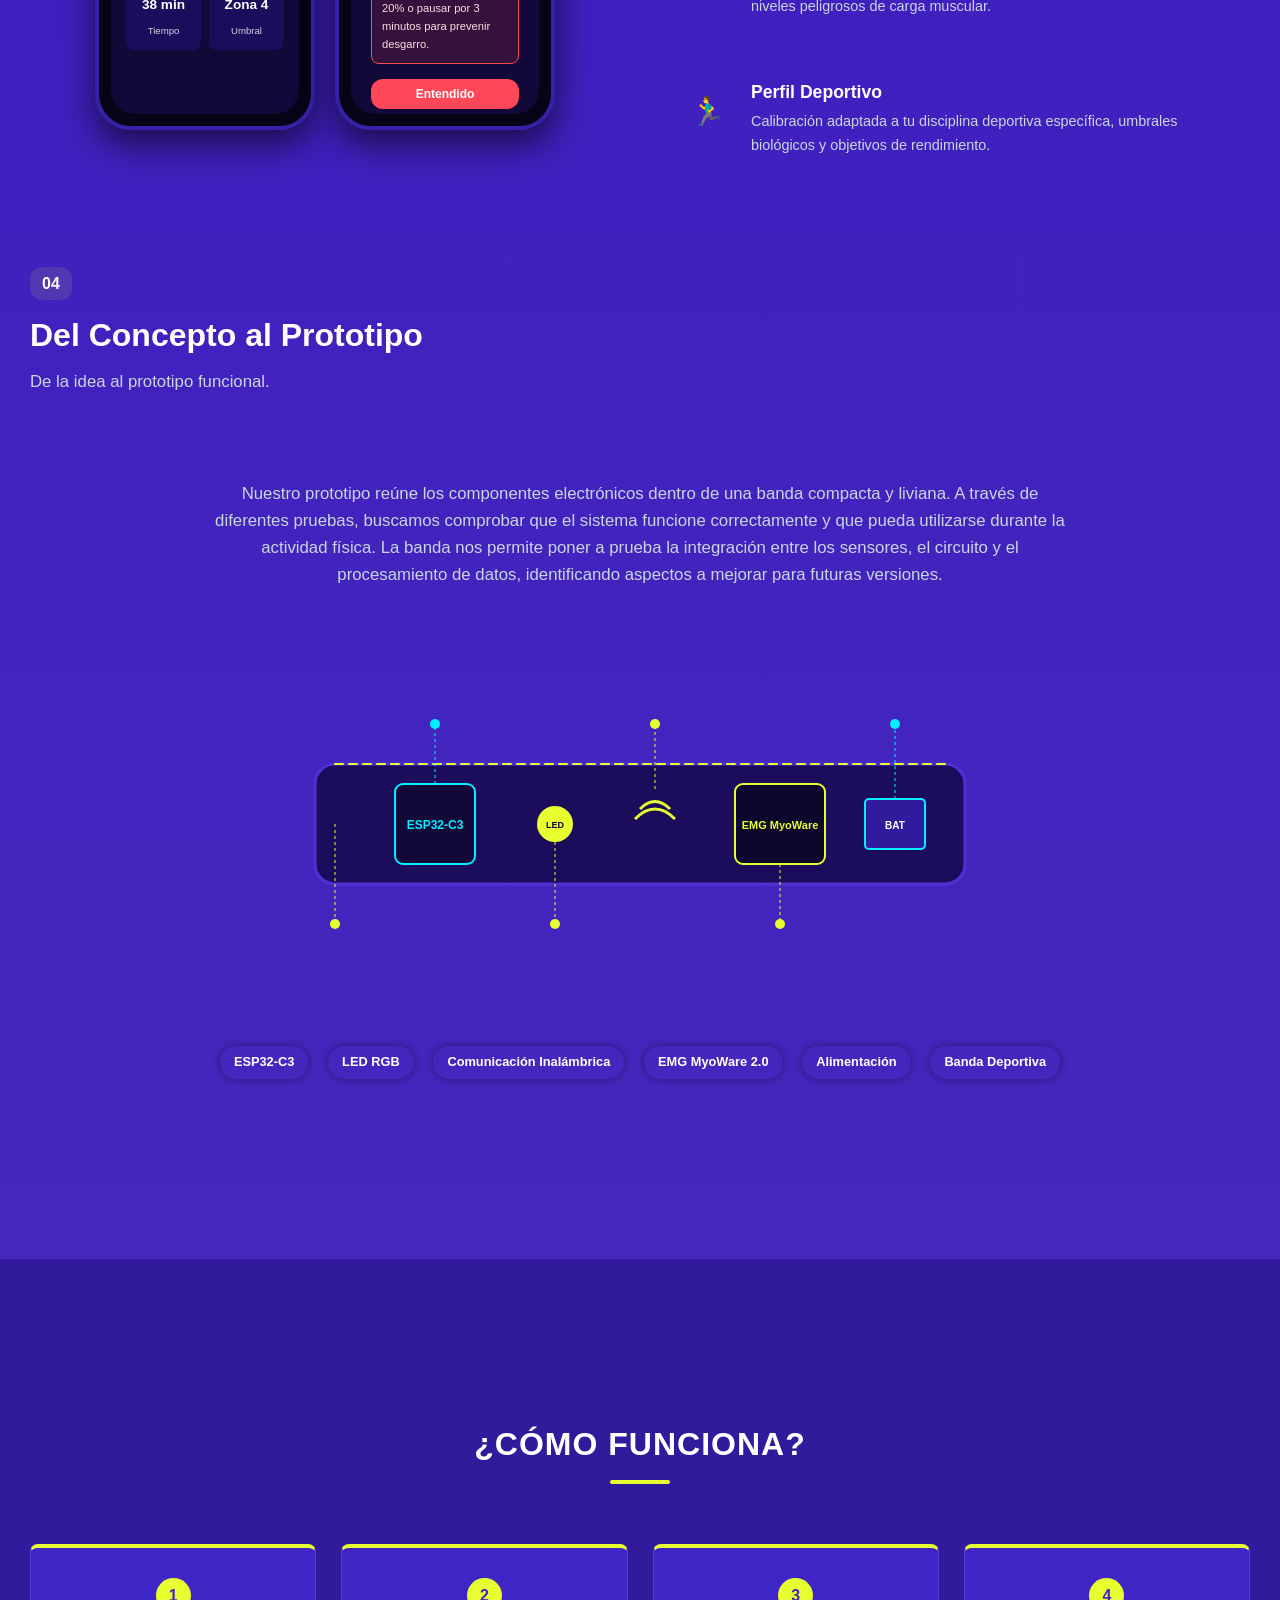
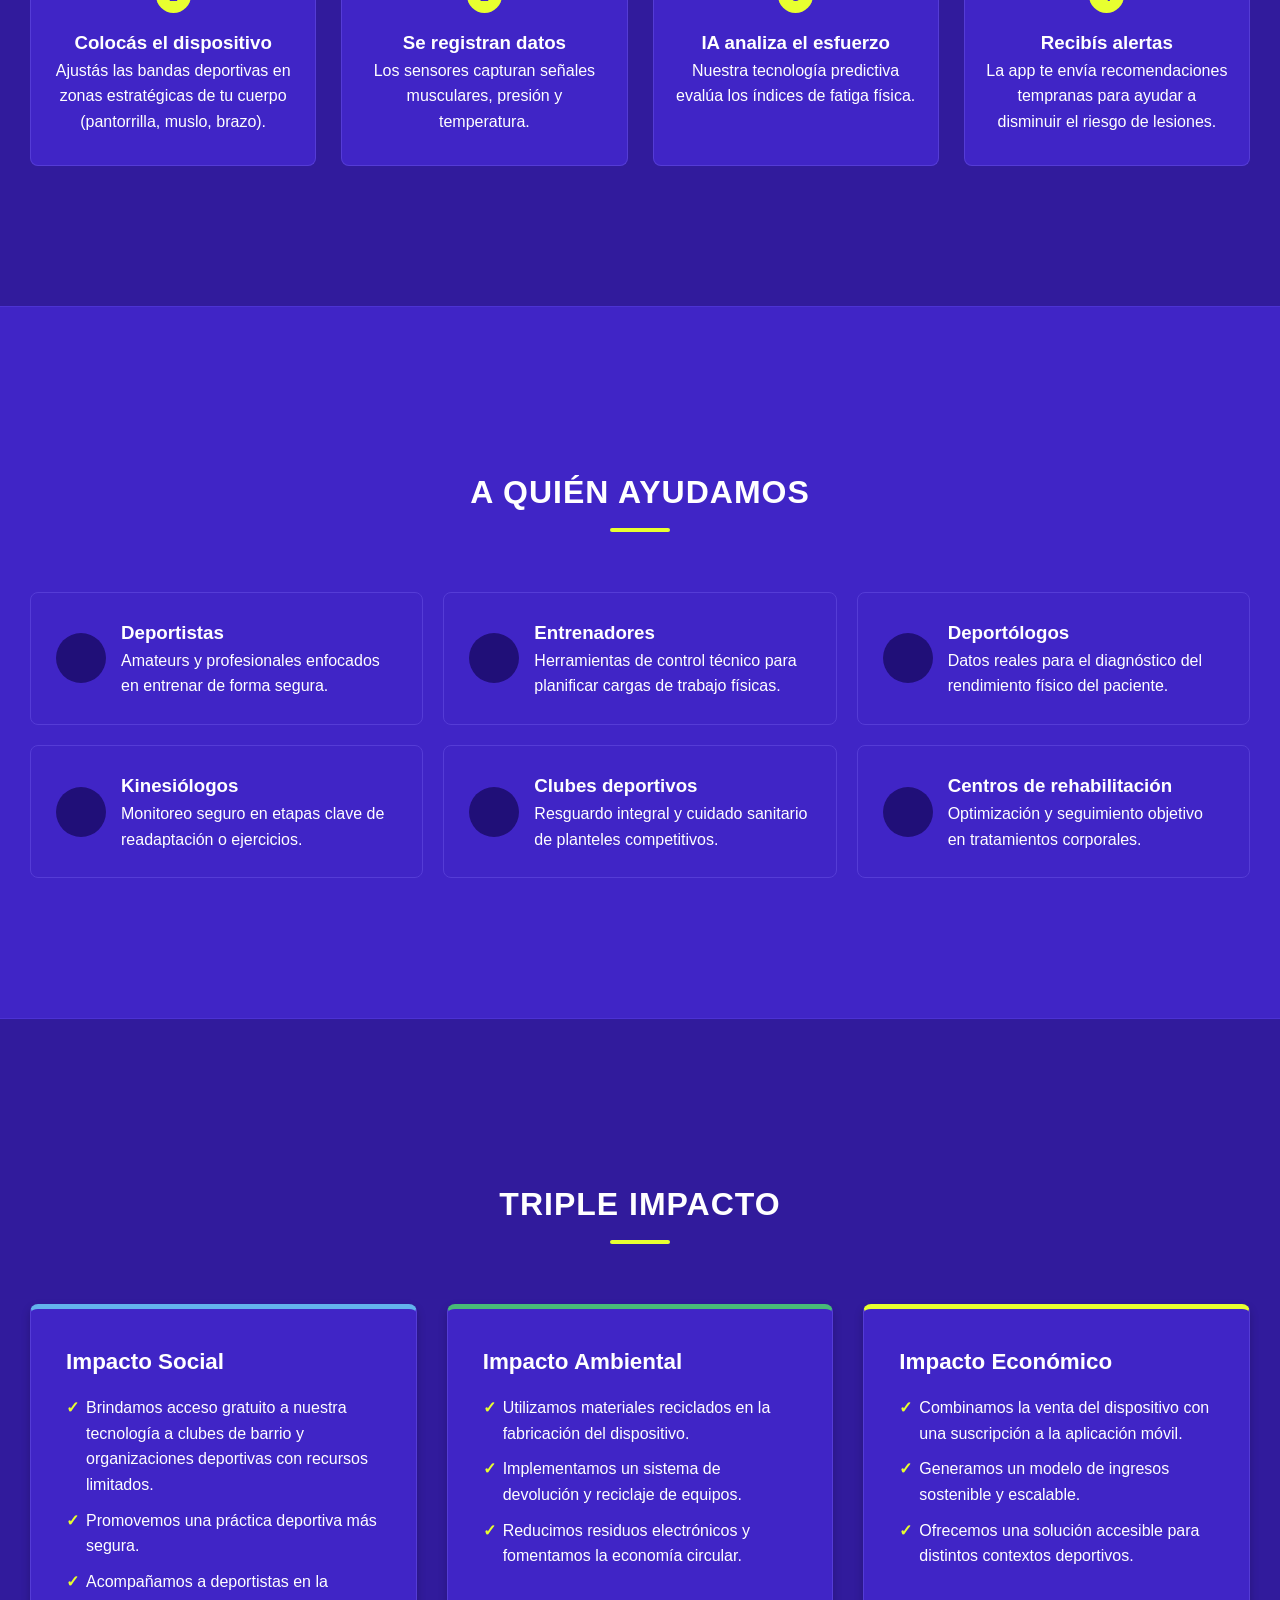
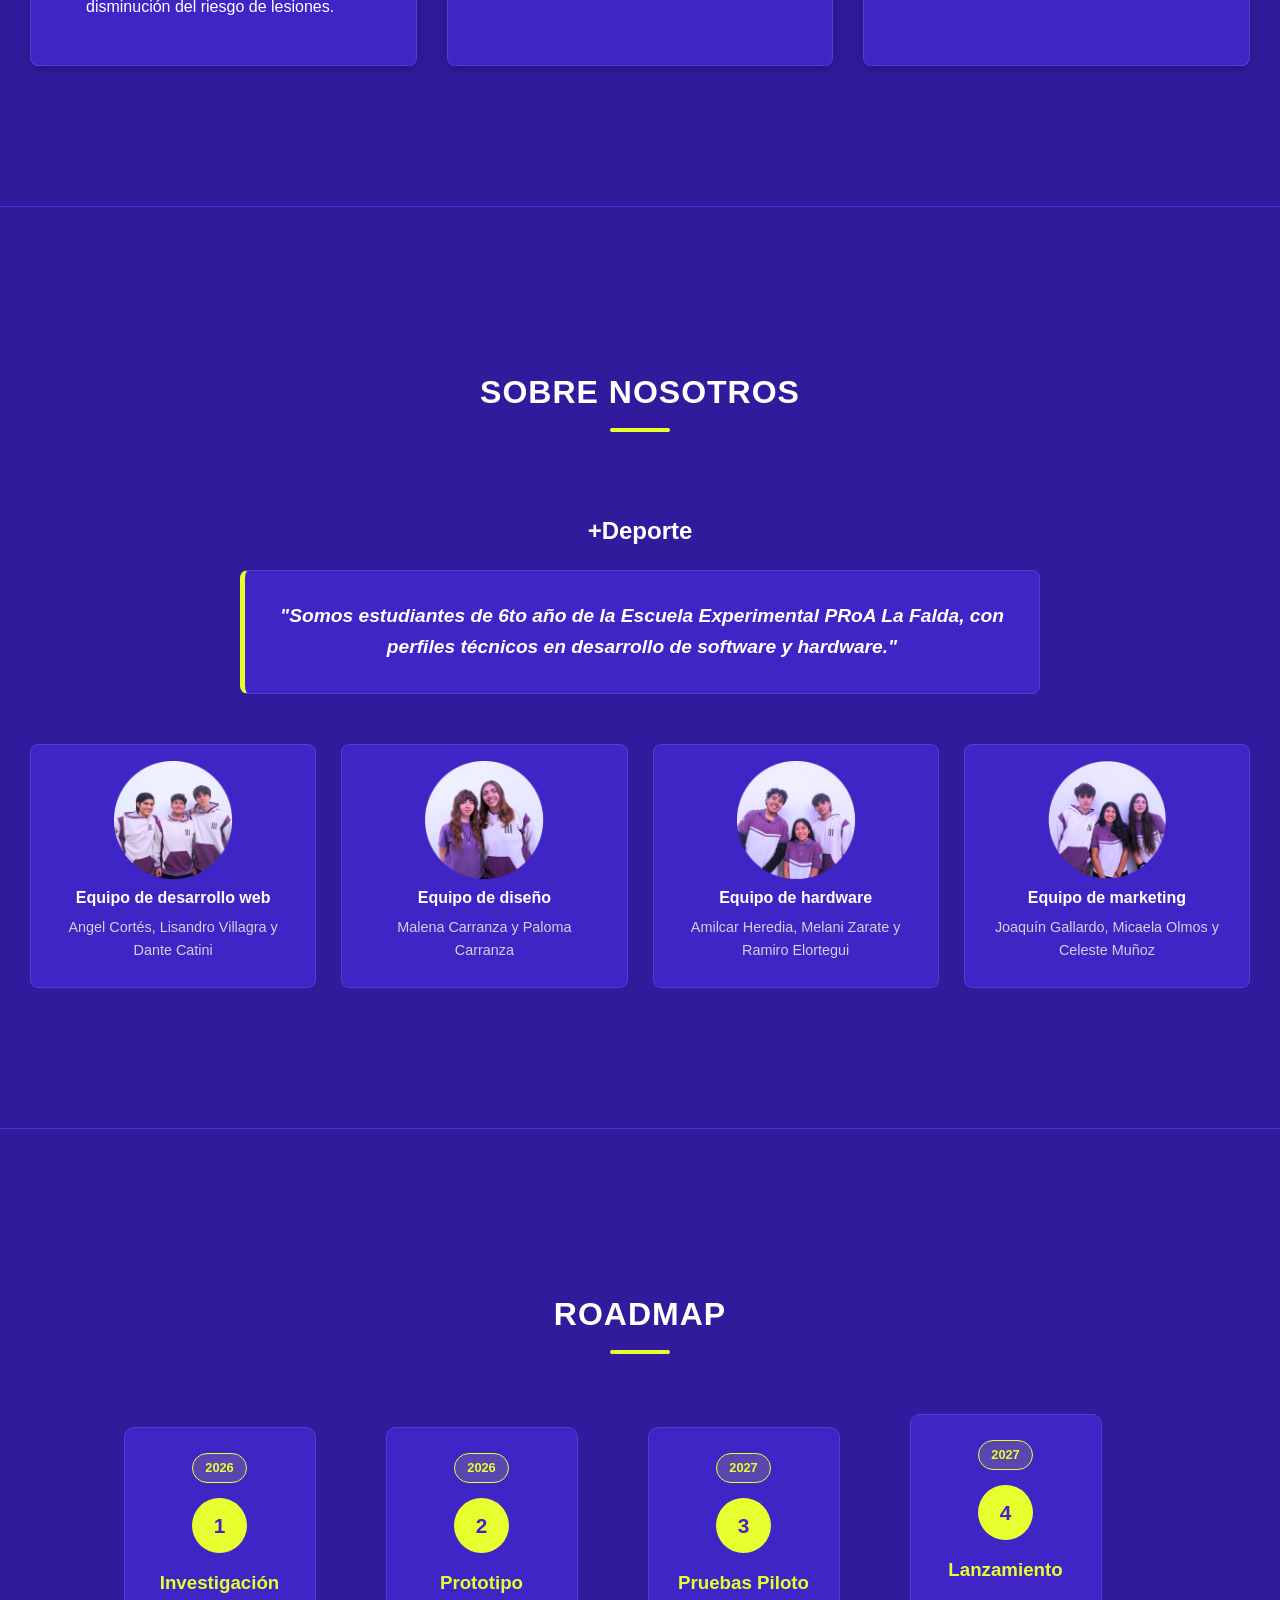
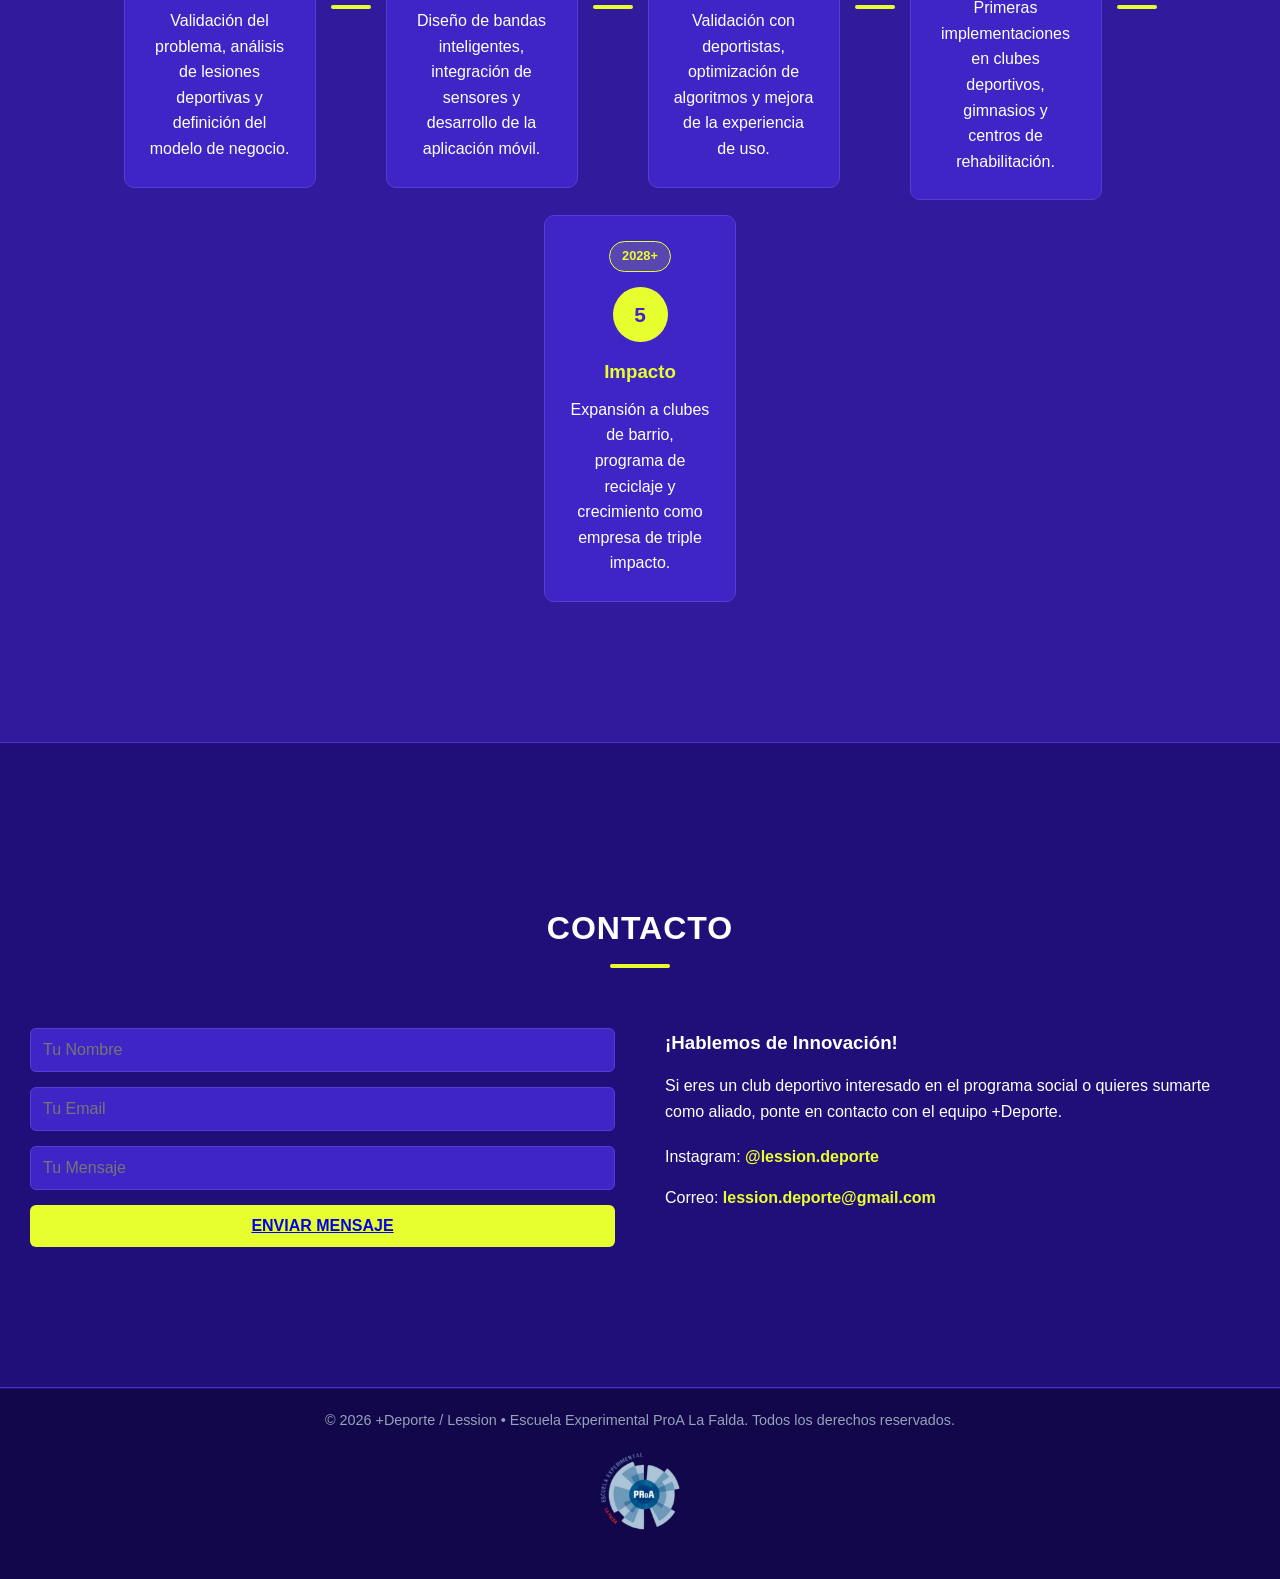
==== commit 178c205d: "Add files via upload" ====
--- a/lessionWeb/index.html
+++ b/lessionWeb/index.html
@@ -135,117 +135,14 @@
             <div class="tech-header text-center">
                 <span class="badge-tech">TECNOLOGÍA</span>
                 <h2 class="tech-main-title">Tecnología que entiende tu esfuerzo</h2>
-                <p class="tech-description">
-                    Un ecosistema integrado de hardware biomecánico de alta precisión y software predictivo en tiempo real diseñado para llevar tu rendimiento deportivo al máximo nivel de seguridad.
-                </p>
-                <!-- Render principal de la banda deportiva -->
-                <div class="tech-hero-render">
-                    <svg viewBox="0 0 800 350" class="svg-render-band" xmlns="http://www.w3.org/2000/svg">
-                        <defs>
-                            <linearGradient id="bandGrad" x1="0%" y1="0%" x2="100%" y2="100%">
-                                <stop offset="0%" stop-color="#1e1b4b" />
-                                <stop offset="50%" stop-color="#311b9c" />
-                                <stop offset="100%" stop-color="#120938" />
-                            </linearGradient>
-                            <linearGradient id="neonGlow" x1="0%" y1="0%" x2="100%" y2="0%">
-                                <stop offset="0%" stop-color="#e8ff2f" stop-opacity="0.8"/>
-                                <stop offset="100%" stop-color="#00f0ff" stop-opacity="0.9"/>
-                            </linearGradient>
-                            <filter id="glowEffect" x="-20%" y="-20%" width="140%" height="140%">
-                                <feGaussianBlur stdDeviation="8" result="blur" />
-                                <feComposite in="SourceGraphic" in2="blur" operator="over" />
-                            </filter>
-                        </defs>
-
-                        <!-- Banda flexible ergonómica -->
-                        <path d="M 120 180 Q 400 60 680 180 Q 400 310 120 180 Z" fill="url(#bandGrad)" stroke="#4c32d4" stroke-width="4" />
-                        <path d="M 150 180 Q 400 85 650 180" fill="none" stroke="url(#neonGlow)" stroke-width="6" filter="url(#glowEffect)" />
-                        
-                        <!-- Módulo central ciego con LED inteligente -->
-                        <rect x="340" y="140" width="120" height="70" rx="18" fill="#150b38" stroke="#e8ff2f" stroke-width="3" />
-                        <circle cx="400" cy="175" r="14" fill="#e8ff2f" filter="url(#glowEffect)" />
-                        <text x="400" y="180" text-anchor="middle" fill="#120938" font-weight="900" font-size="12">LESSION</text>
-
-                        <!-- Puntos de transmisión de señal -->
-                        <circle cx="260" cy="162" r="5" fill="#00f0ff" />
-                        <circle cx="540" cy="162" r="5" fill="#00f0ff" />
-                        <line x1="260" y1="162" x2="540" y2="162" stroke="#00f0ff" stroke-linecap="round" stroke-dasharray="4 4" stroke-opacity="0.6"/>
-                    </svg>
-                </div>
-            </div>
-
-            <!-- SECCIÓN 1 — LA BANDA INTELIGENTE (VISTA EXPLOTADA CON ETIQUETAS) -->
+                
+
+            <!-- SECCIÓN 1 — EL CORAZÓN ELECTRÓNICO DE LESSION (4 TARJETAS) -->
             <div class="tech-block">
                 <div class="block-title-wrapper text-center">
                     <span class="sub-number">01</span>
-                    <h3 class="block-title">La Banda Inteligente</h3>
-                    <p class="block-subtitle">Diseñada anatómicamente para adherirse sin fricción y capturar impulsos musculares profundos.</p>
-                </div>
-
-                <div class="exploded-view-container">
-                    <div class="exploded-svg-wrapper">
-                        <svg viewBox="0 0 900 450" class="svg-exploded" xmlns="http://www.w3.org/2000/svg">
-                            <!-- Capa 1: Cierre -->
-                            <g class="exploded-layer" transform="translate(60, 0)">
-                                <rect x="50" y="190" width="70" height="70" rx="12" fill="#28157a" stroke="#e8ff2f" stroke-width="2"/>
-                                <path d="M 70 210 L 100 240 M 100 210 L 70 240" stroke="#e8ff2f" stroke-width="3"/>
-                                <line x1="85" y1="190" x2="85" y2="80" stroke="#e8ff2f" stroke-dasharray="3 3"/>
-                                <circle cx="85" cy="80" r="5" fill="#e8ff2f"/>
-                            </g>
-
-                            <!-- Capa 2: Correa de Silicona -->
-                            <g class="exploded-layer" transform="translate(180, 0)">
-                                <path d="M 50 160 C 120 120, 180 120, 240 160 L 220 290 C 160 250, 100 250, 50 290 Z" fill="#200f78" stroke="#5a3be0" stroke-width="2"/>
-                                <line x1="145" y1="140" x2="145" y2="50" stroke="#e8ff2f" stroke-dasharray="3 3"/>
-                                <circle cx="145" cy="50" r="5" fill="#e8ff2f"/>
-                            </g>
-
-                            <!-- Capa 3: Componentes Internos -->
-                            <g class="exploded-layer" transform="translate(420, 0)">
-                                <rect x="30" y="170" width="140" height="100" rx="10" fill="#0d072b" stroke="#00f0ff" stroke-width="2"/>
-                                <rect x="50" y="190" width="40" height="30" fill="#311b9c" stroke="#e8ff2f"/>
-                                <circle cx="120" cy="220" r="15" fill="#e8ff2f"/>
-                                <line x1="100" y1="170" x2="100" y2="50" stroke="#00f0ff" stroke-dasharray="3 3"/>
-                                <circle cx="100" cy="50" r="5" fill="#00f0ff"/>
-                            </g>
-
-                            <!-- Capa 4: Carcasa Protectora -->
-                            <g class="exploded-layer" transform="translate(640, 0)">
-                                <path d="M 20 150 Q 80 120 140 150 L 150 290 Q 80 320 10 290 Z" fill="rgba(64, 37, 198, 0.6)" stroke="#e8ff2f" stroke-width="2"/>
-                                <line x1="80" y1="135" x2="80" y2="80" stroke="#e8ff2f" stroke-dasharray="3 3"/>
-                                <circle cx="80" cy="80" r="5" fill="#e8ff2f"/>
-                            </g>
-                        </svg>
-
-                        <!-- Etiquetas explicativas -->
-                        <div class="exploded-labels">
-                            <div class="label-card label-cierre">
-                                <h4>Cierre de Seguridad</h4>
-                                <p>Hebilla magnética ultraligera de ajuste micrométrico resistente a impacto.</p>
-                            </div>
-                            <div class="label-card label-correa">
-                                <h4>Correa Elástica</h4>
-                                <p>Silicona médica transpirable e hipoalergénica adaptable a cualquier grupo muscular.</p>
-                            </div>
-                            <div class="label-card label-internos">
-                                <h4>Componentes Internos</h4>
-                                <p>PCB flexible multicapa con arquitectura EMG diferencial y microprocesador.</p>
-                            </div>
-                            <div class="label-card label-carcasa">
-                                <h4>Carcasa IP67</h4>
-                                <p>Polímero reforzado que sella la electrónica contra el sudor y agua.</p>
-                            </div>
-                        </div>
-                    </div>
-                </div>
-            </div>
-
-            <!-- SECCIÓN 2 — EL CORAZÓN ELECTRÓNICO DE LESSION (4 TARJETAS) -->
-            <div class="tech-block">
-                <div class="block-title-wrapper text-center">
-                    <span class="sub-number">02</span>
                     <h3 class="block-title">El Corazón Electrónico de Lession</h3>
-                    <p class="block-subtitle">Componentes de vanguardia seleccionados para garantizar máxima precisión bioeléctrica en movimiento.</p>
+                    <p class="block-subtitle">Para desarrollar nuestro prototipo utilizamos componentes electrónicos que nos permiten captar información, procesarla y mostrar el estado del deportista durante la actividad física.</p>
                 </div>
 
                 <div class="components-grid">
@@ -261,7 +158,7 @@
                             </svg>
                         </div>
                         <h4>ESP32-C3</h4>
-                        <p>Microcontrolador de arquitectura RISC-V con conectividad Wi-Fi y Bluetooth 5 (LE) integrada para una rápida transmisión de datos bioeléctricos con consumo ultra bajo.</p>
+                        <p>Es el microcontrolador principal del prototipo. Se encarga de procesar la información de los sensores y permite la comunicación inalámbrica con otros dispositivos.</p>
                     </div>
 
                     <!-- Componente 2 -->
@@ -275,7 +172,7 @@
                             </svg>
                         </div>
                         <h4>EMG MyoWare 2.0</h4>
-                        <p>Sensor biomecánico de electromiografía de superficie (sEMG) que amplifica y procesa las señales eléctricas originadas por la actividad muscular.</p>
+                        <p>Es el sensor que utilizamos para registrar la actividad eléctrica de los músculos. Esto nos permite obtener información sobre el esfuerzo muscular durante el entrenamiento.</p>
                     </div>
 
                     <!-- Componente 3 -->
@@ -287,7 +184,7 @@
                             </svg>
                         </div>
                         <h4>LED RGB</h4>
-                        <p>Indicador lumínico de estado multitono que alerta al deportista de forma visual instantánea sobre el rango de intensidad física y nivel de fatiga acumulado.</p>
+                        <p>Funciona como un indicador visual del estado del dispositivo. A través de diferentes colores podemos representar distintos estados o niveles de intensidad.</p>
                     </div>
 
                     <!-- Componente 4 -->
@@ -301,15 +198,15 @@
                             </svg>
                         </div>
                         <h4>Capacitor</h4>
-                        <p>Componente pasivo encargado de filtrar el ruido eléctrico, estabilizar los picos de voltaje y garantizar lecturas limpias e ininterrumpidas de los sensores.</p>
-                    </div>
-                </div>
-            </div>
-
-            <!-- SECCIÓN 3 — DEL CUERPO A LOS DATOS (DIAGRAMA DE FLUJO CON ÍCONOS Y FLECHAS) -->
+                        <p>Ayuda a estabilizar la alimentación eléctrica del circuito y a reducir posibles variaciones que puedan afectar el funcionamiento de los componentes.</p>
+                    </div>
+                </div>
+            </div>
+
+            <!-- SECCIÓN 2 — DEL CUERPO A LOS DATOS (DIAGRAMA DE FLUJO CON ÍCONOS Y FLECHAS) -->
             <div class="tech-block">
                 <div class="block-title-wrapper text-center">
-                    <span class="sub-number">03</span>
+                    <span class="sub-number">02</span>
                     <h3 class="block-title">Del Cuerpo a los Datos</h3>
                     <p class="block-subtitle">El viaje de la señal bioeléctrica: transformación desde el impulso muscular hasta la alerta preventiva.</p>
                 </div>
@@ -364,10 +261,10 @@
                 </div>
             </div>
 
-            <!-- SECCIÓN 4 — LA APLICACIÓN (MOCKUPS + FUNCIONALIDADES) -->
+            <!-- SECCIÓN 3 — LA APLICACIÓN (MOCKUPS + FUNCIONALIDADES) -->
             <div class="tech-block">
                 <div class="block-title-wrapper text-center">
-                    <span class="sub-number">04</span>
+                    <span class="sub-number">03</span>
                     <h3 class="block-title">La Aplicación Mobile Lession</h3>
                     <p class="block-subtitle">Tu centro de control biométrico: interfaz intuitiva para interpretar tu fatiga en tiempo real.</p>
                 </div>
@@ -438,7 +335,7 @@
                             <div class="feat-icon">🔔</div>
                             <div class="feat-content">
                                 <h4>Alertas</h4>
-                                <p>Notificaciones inteligentes con vibración y sonido antes de alcanzar niveles nocivos de micro-trauma muscular.</p>
+                                <p>Notificaciones inteligentes con vibración y sonido antes de alcanzar niveles peligrosos de carga muscular.</p>
                             </div>
                         </div>
                         <div class="feature-card">
@@ -452,17 +349,19 @@
                 </div>
             </div>
 
-            <!-- SECCIÓN 5 — DEL CONCEPTO AL PROTOTIPO (ELECTRÓNICA EXPUESTA Y ETIQUETAS) -->
+            <!-- SECCIÓN 4 — DEL CONCEPTO AL PROTOTIPO (ELECTRÓNICA EXPUESTA Y ETIQUETAS) -->
             <div class="tech-block">
                 <div class="block-title-wrapper text-center">
-                    <span class="sub-number">05</span>
+                    <span class="sub-number">04</span>
                     <h3 class="block-title">Del Concepto al Prototipo</h3>
-                    <p class="block-subtitle">Validación técnica tangible: de esquemas teóricos a prototipos funcionales probados en campo.</p>
+                    <p class="block-subtitle">De la idea al prototipo funcional.</p>
                 </div>
 
                 <div class="prototype-container">
                     <p class="prototype-explanation">
-                        Nuestro prototipo integra en un chasis compacto de bajo peso todos los módulos electrónicos de sensorización y procesamiento. La banda expuesta demuestra la factibilidad técnica y la robustez del circuito en condiciones reales de exigencia deportiva.
+                        Nuestro prototipo reúne los componentes electrónicos dentro de una banda compacta y liviana. A través de diferentes pruebas, buscamos comprobar que el sistema funcione correctamente y que pueda utilizarse durante la actividad física.
+
+La banda nos permite poner a prueba la integración entre los sensores, el circuito y el procesamiento de datos, identificando aspectos a mejorar para futuras versiones.
                     </p>
 
                     <div class="prototype-visual-board">
@@ -641,15 +540,6 @@
         </div>
     </section>
 
-
-    <section id="suscripcion" class="stat-banner">
-        <div class="container">
-            <h2>Listos para transformar el rendimiento de tu equipo</h2>
-            <p>Probá la tecnología de Lession en tu club o entrenamiento individual.</p>
-            <a href="#contacto" class="btn-primary" style="margin-top:20px;">Solicitar Demostración</a>
-        </div>
-    </section>
-
     <section id="equipo">
         <div class="container">
             <h2 class="section-title">Sobre Nosotros</h2>
@@ -757,14 +647,16 @@
                     <div class="form-group">
                         <input type="textarea" rows="4" placeholder="Tu Mensaje" required></textarea>
                     </div>
-                    <button type="submit" class="btn-submit">Enviar Mensaje</button>
+                    <button type="submit" class="btn-submit">
+                        <a href="mailto:lession.deporte@gmail.com">ENVIAR MENSAJE</a>
+                    </button>
                 </form>
-                <div class="contacto-info">
+                <div class="contacto-info">                                                                                                                                                                     
                     <h3>¡Hablemos de Innovación!</h3>
                     <p>Si eres un club deportivo interesado en el programa social o quieres sumarte como aliado, ponte en contacto con el equipo +Deporte.</p>
                     <ul class="redes-lista">
                         <li>Instagram: <a href="https://www.instagram.com/lession.deporte?utm_source=ig_web_button_share_sheet&stkn=ZDNlZDc0MzIxNw==">@lession.deporte</a>
-                        <li>Correo: <a href="mailto:lession.deporte@gmail.com">contacto@lession.com</a></li>
+                        <li>Correo: <a href="mailto:lession.deporte@gmail.com">lession.deporte@gmail.com</a></li>
                     </ul>
                 </div>
             </div>
--- a/lessionWeb/style.css
+++ b/lessionWeb/style.css
@@ -4,7 +4,7 @@
             --indigo: #4025c6;
             --yellow: #e8ff2f;
             --white: #ffffff;
-            --dark: #1a1a2e;
+            --dark: #5656d1;
             --gray-light: #311b9c; /* Modificado a un tono índigo complementario para secciones alternas */
             --gray-text: #cbd5e1;  /* Modificado a gris claro para mantener legibilidad sobre fondo oscuro */
         }
@@ -371,7 +371,7 @@
 /* SECCIÓN ESPECIAL: TECNOLOGÍA LESSION (DESGLOSE COMPLETO) */
 /* =================================================================== */
 .tech-section-main {
-    background: linear-gradient(180deg, rgba(13, 6, 40, 0.9) 0%, rgba(27, 13, 92, 0.95) 50%, rgba(13, 6, 40, 0.9) 100%);
+    background: linear-gradient(180deg, rgba(47, 17, 165, 0.9) 0%, rgba(61, 28, 190, 0.9) 50%, rgba(70, 40, 189, 0.9) 100%);
     padding: 80px 0;
     border-top: 1px solid var(--border-color);
     border-bottom: 1px solid var(--border-color);
